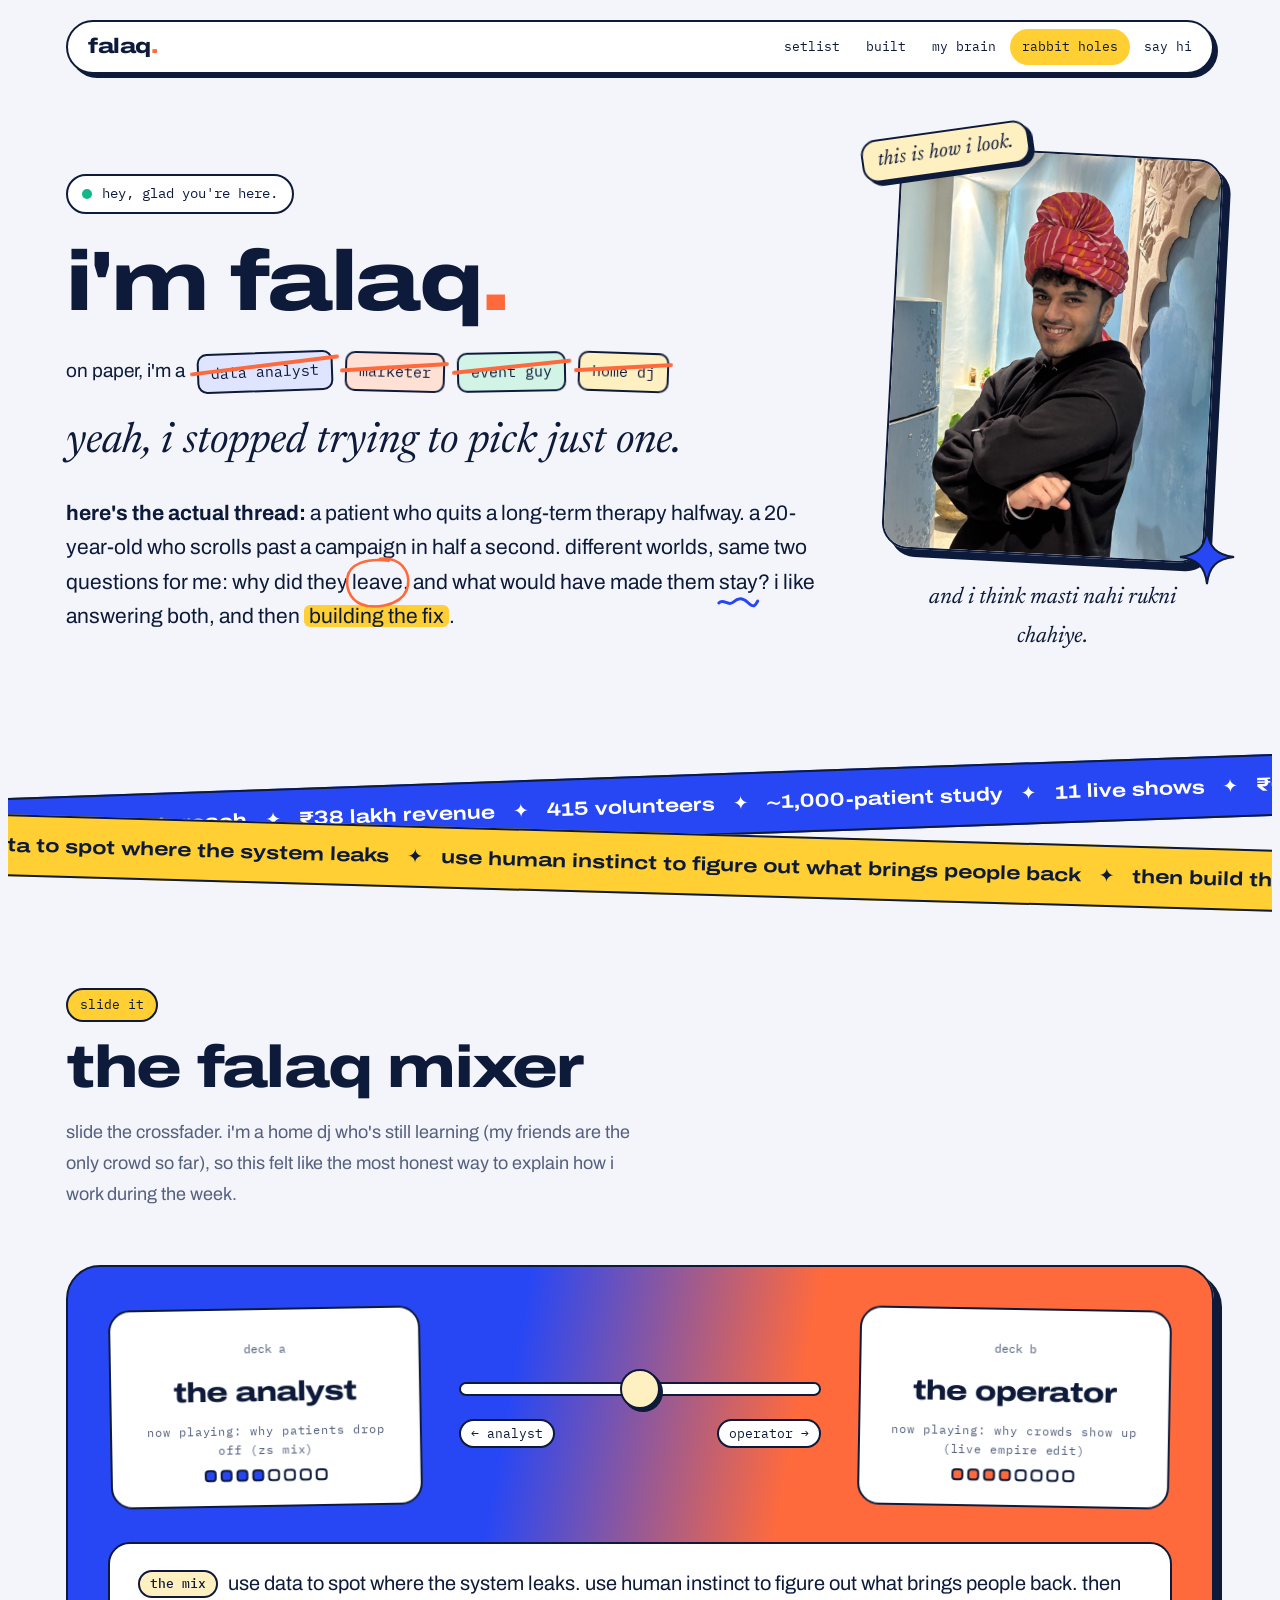
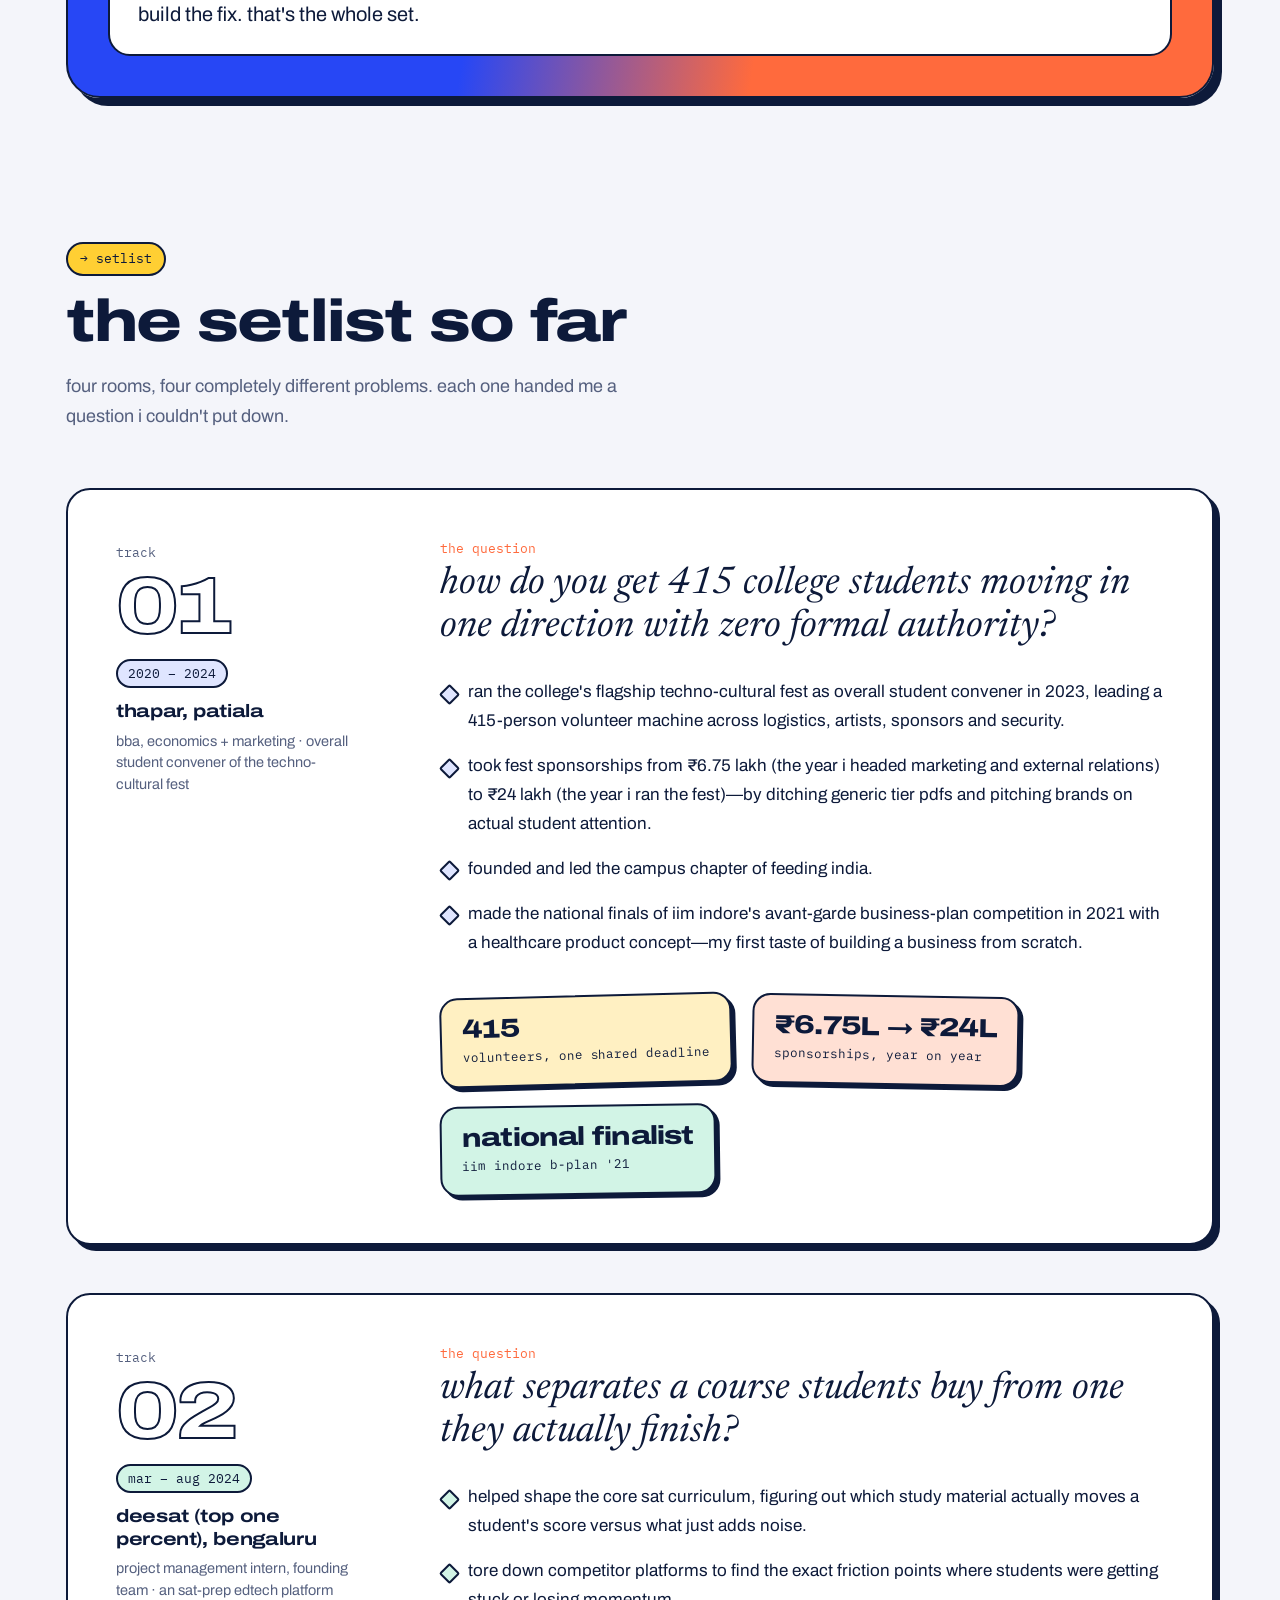
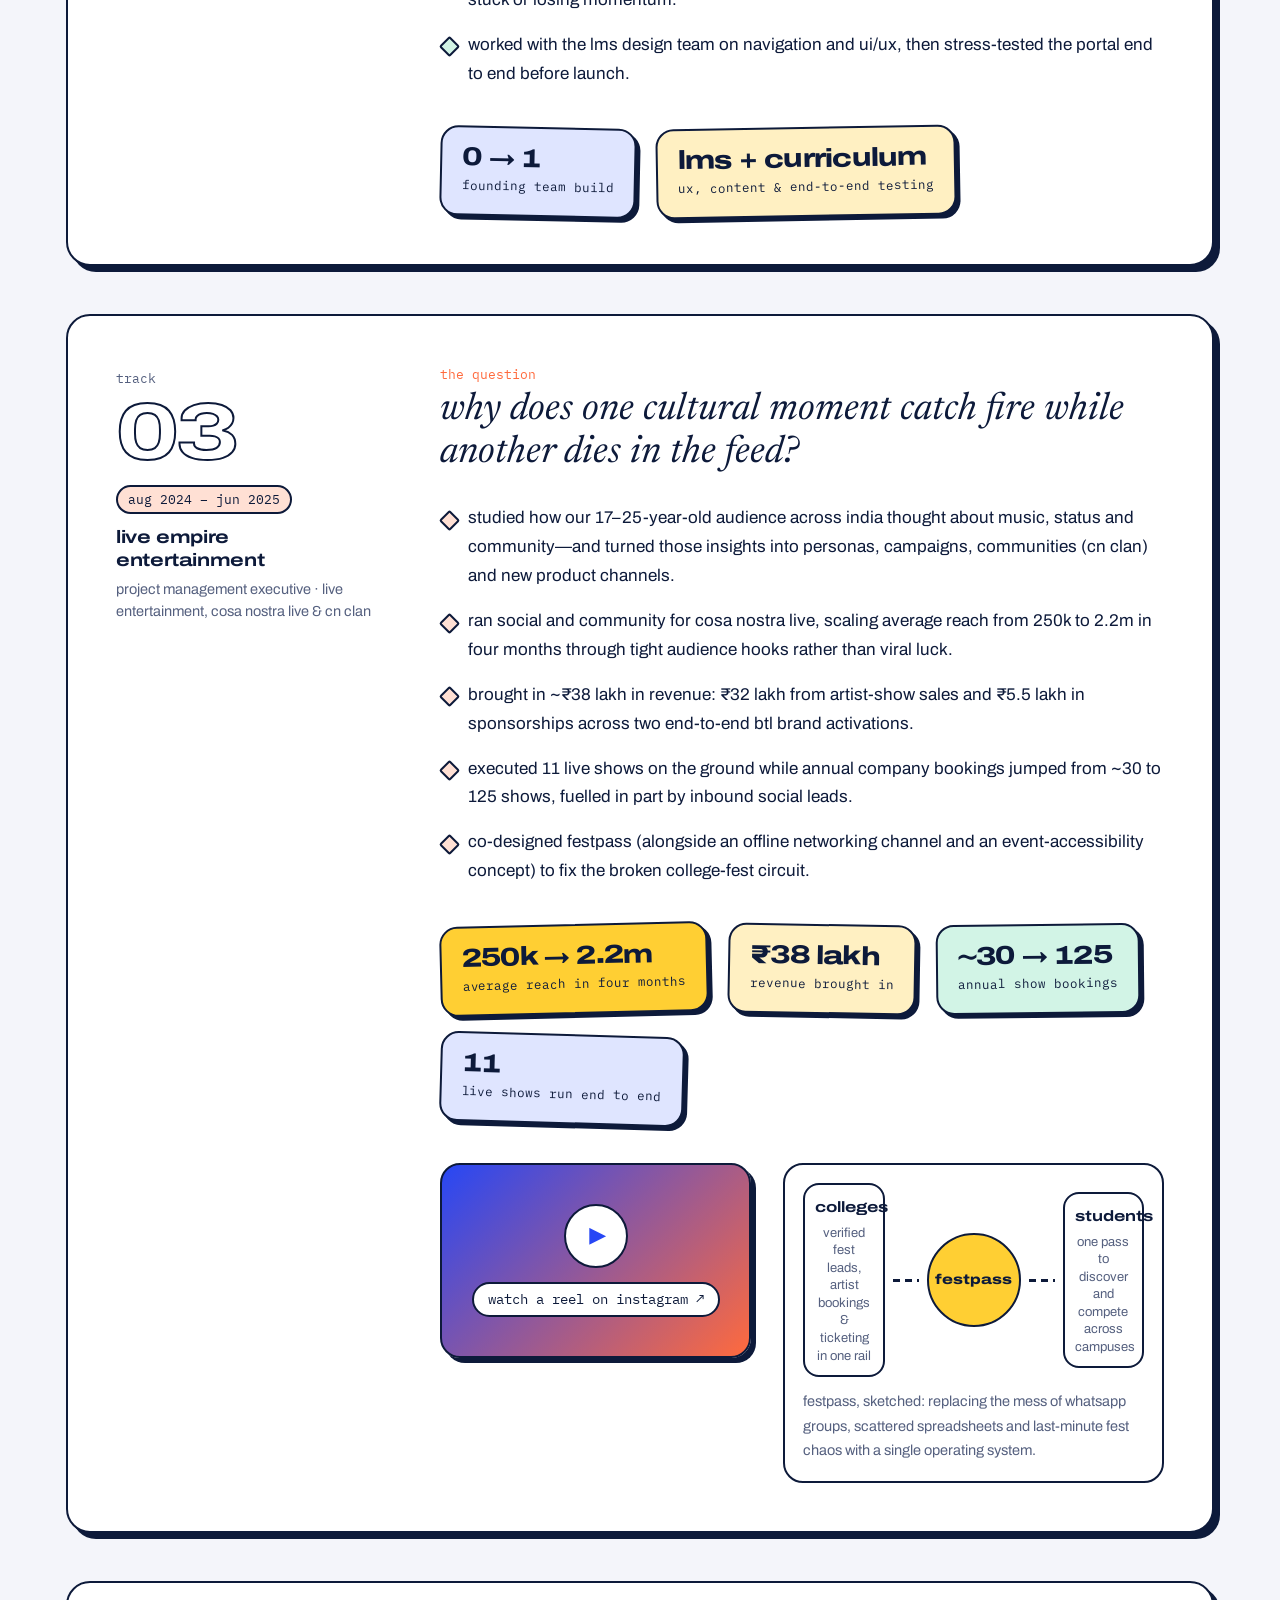
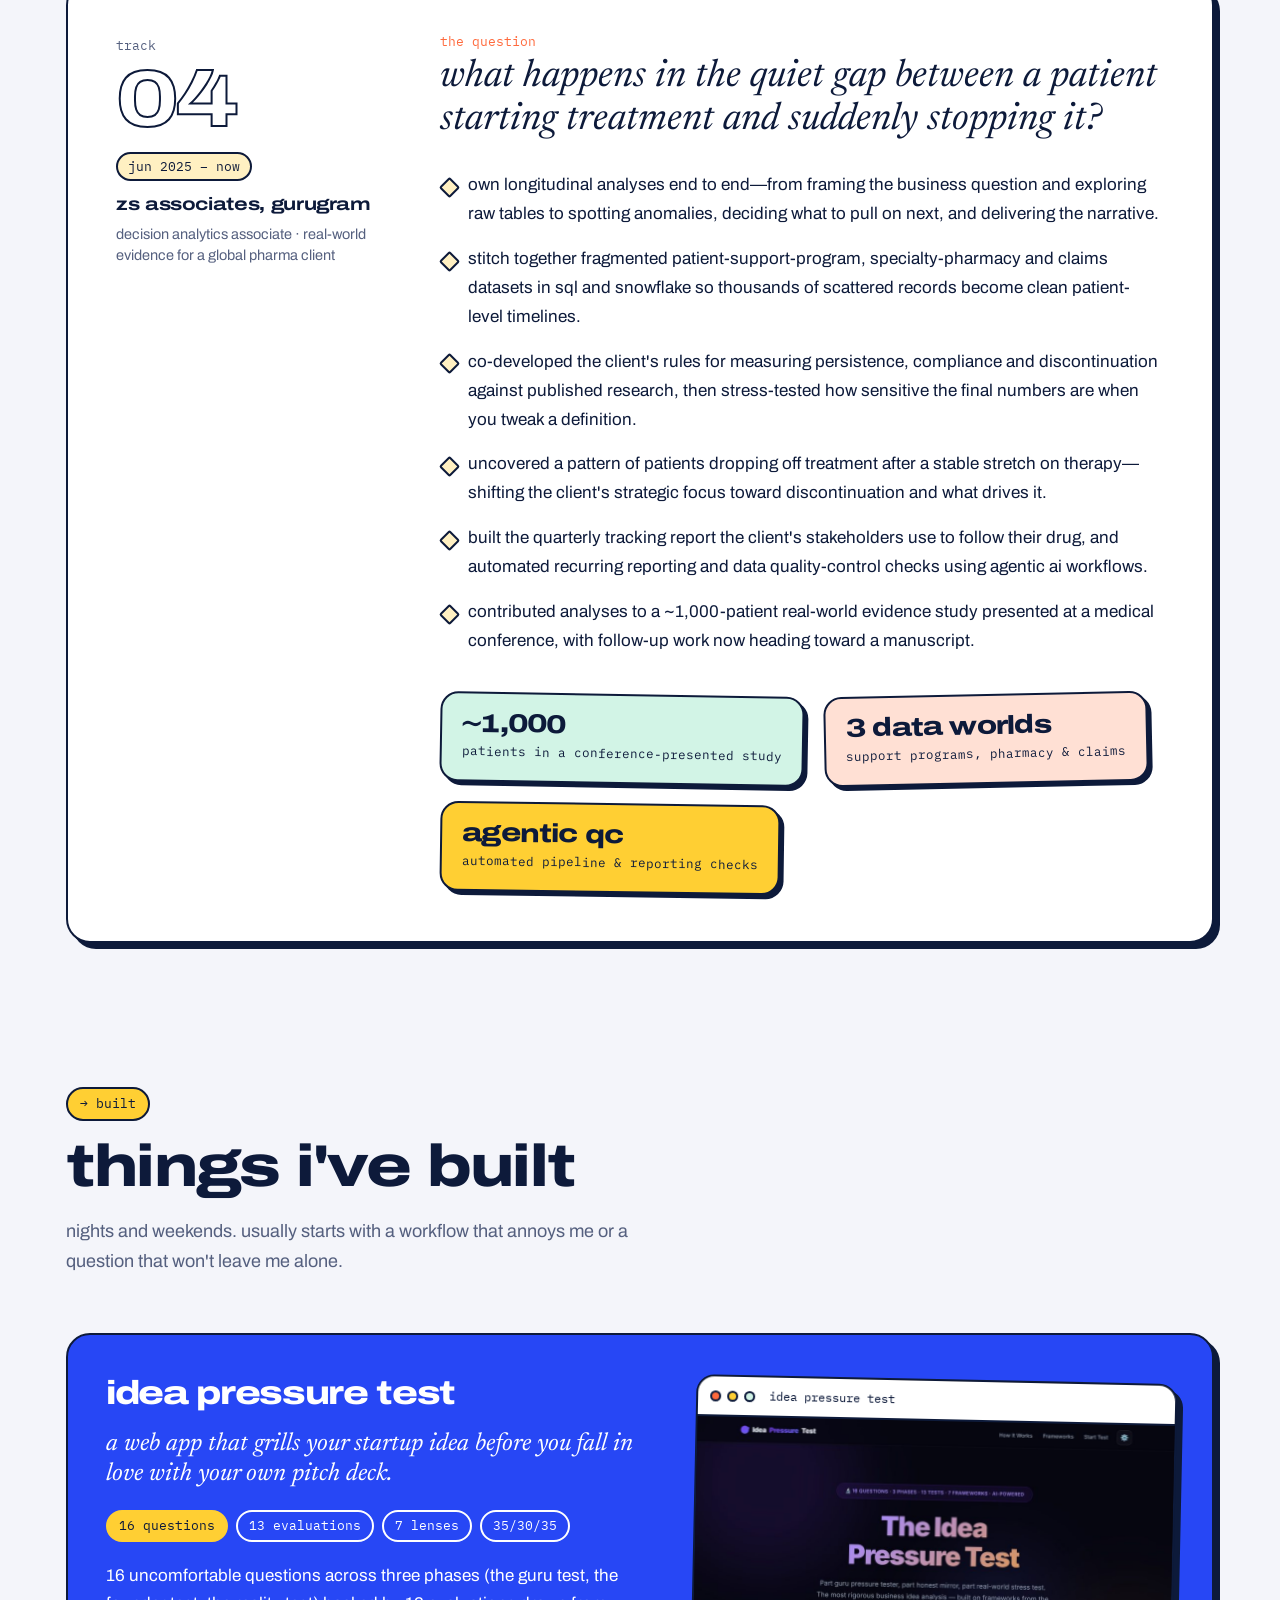
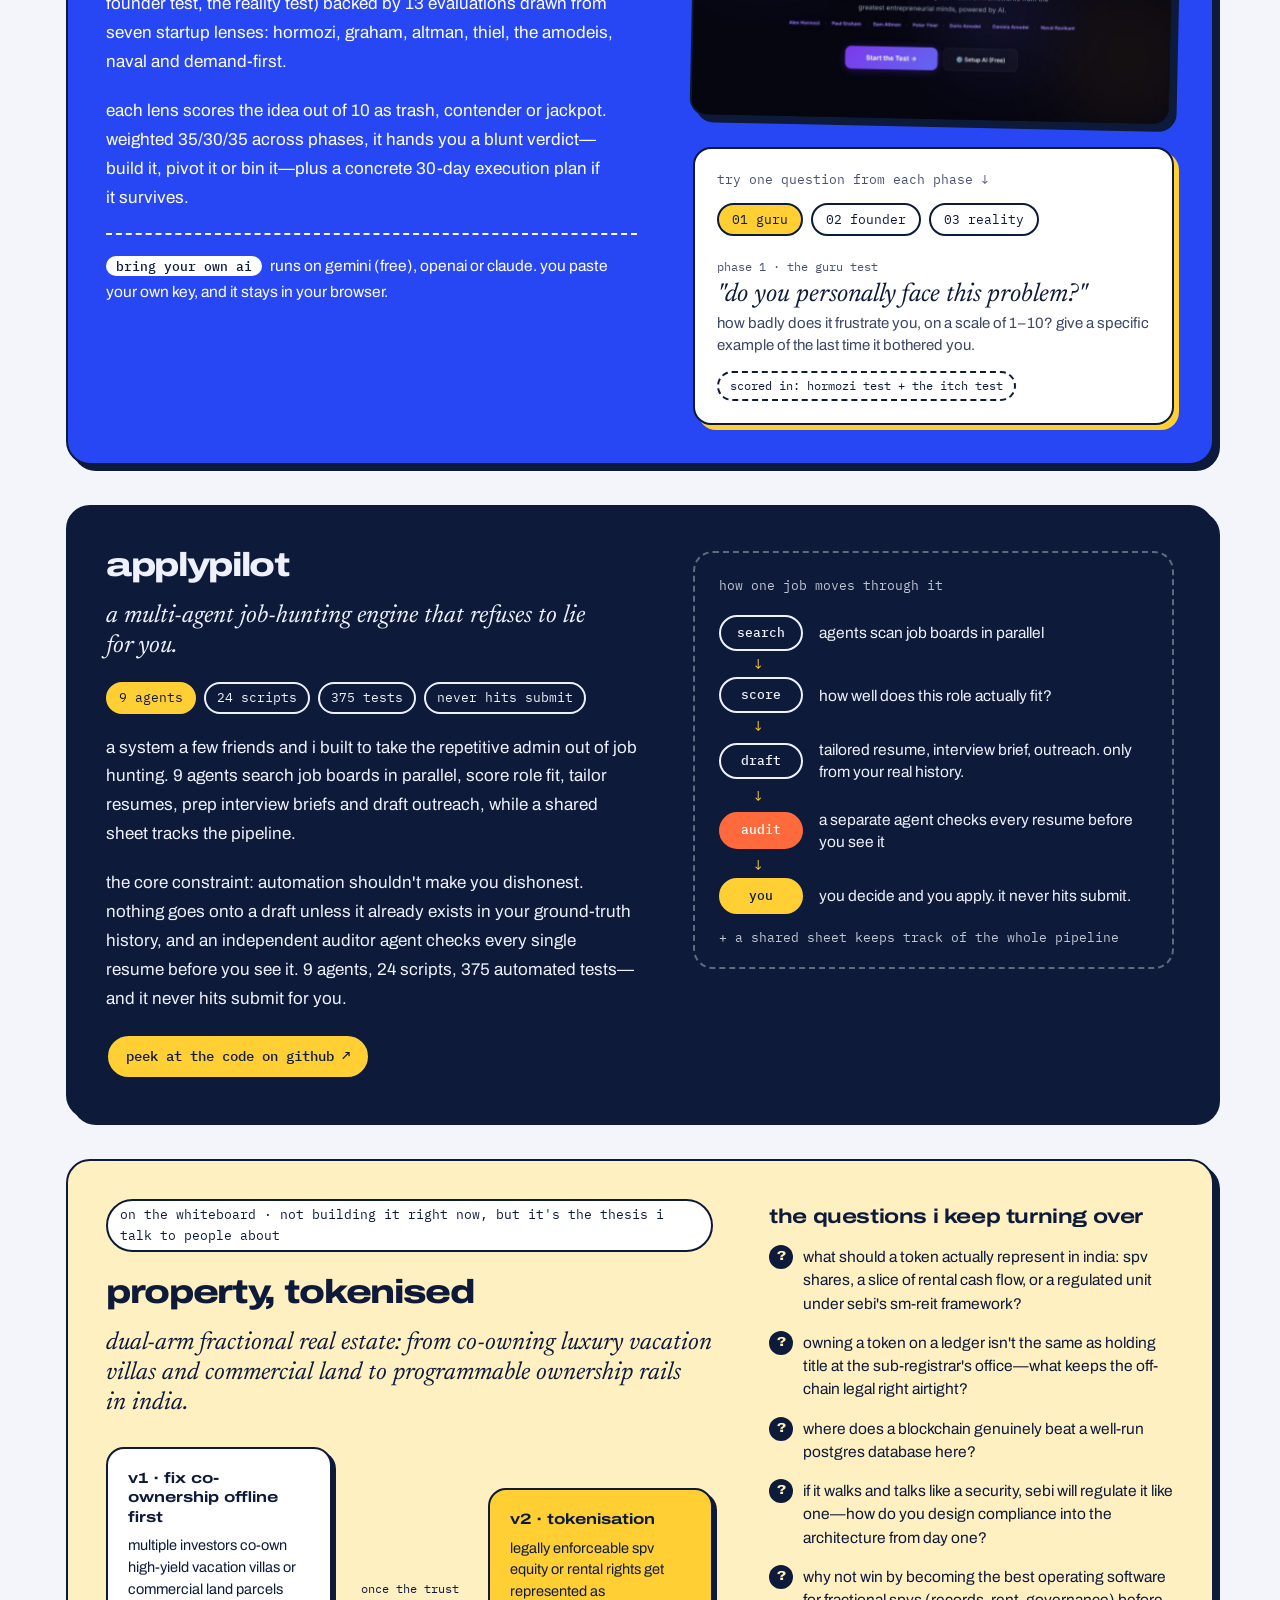
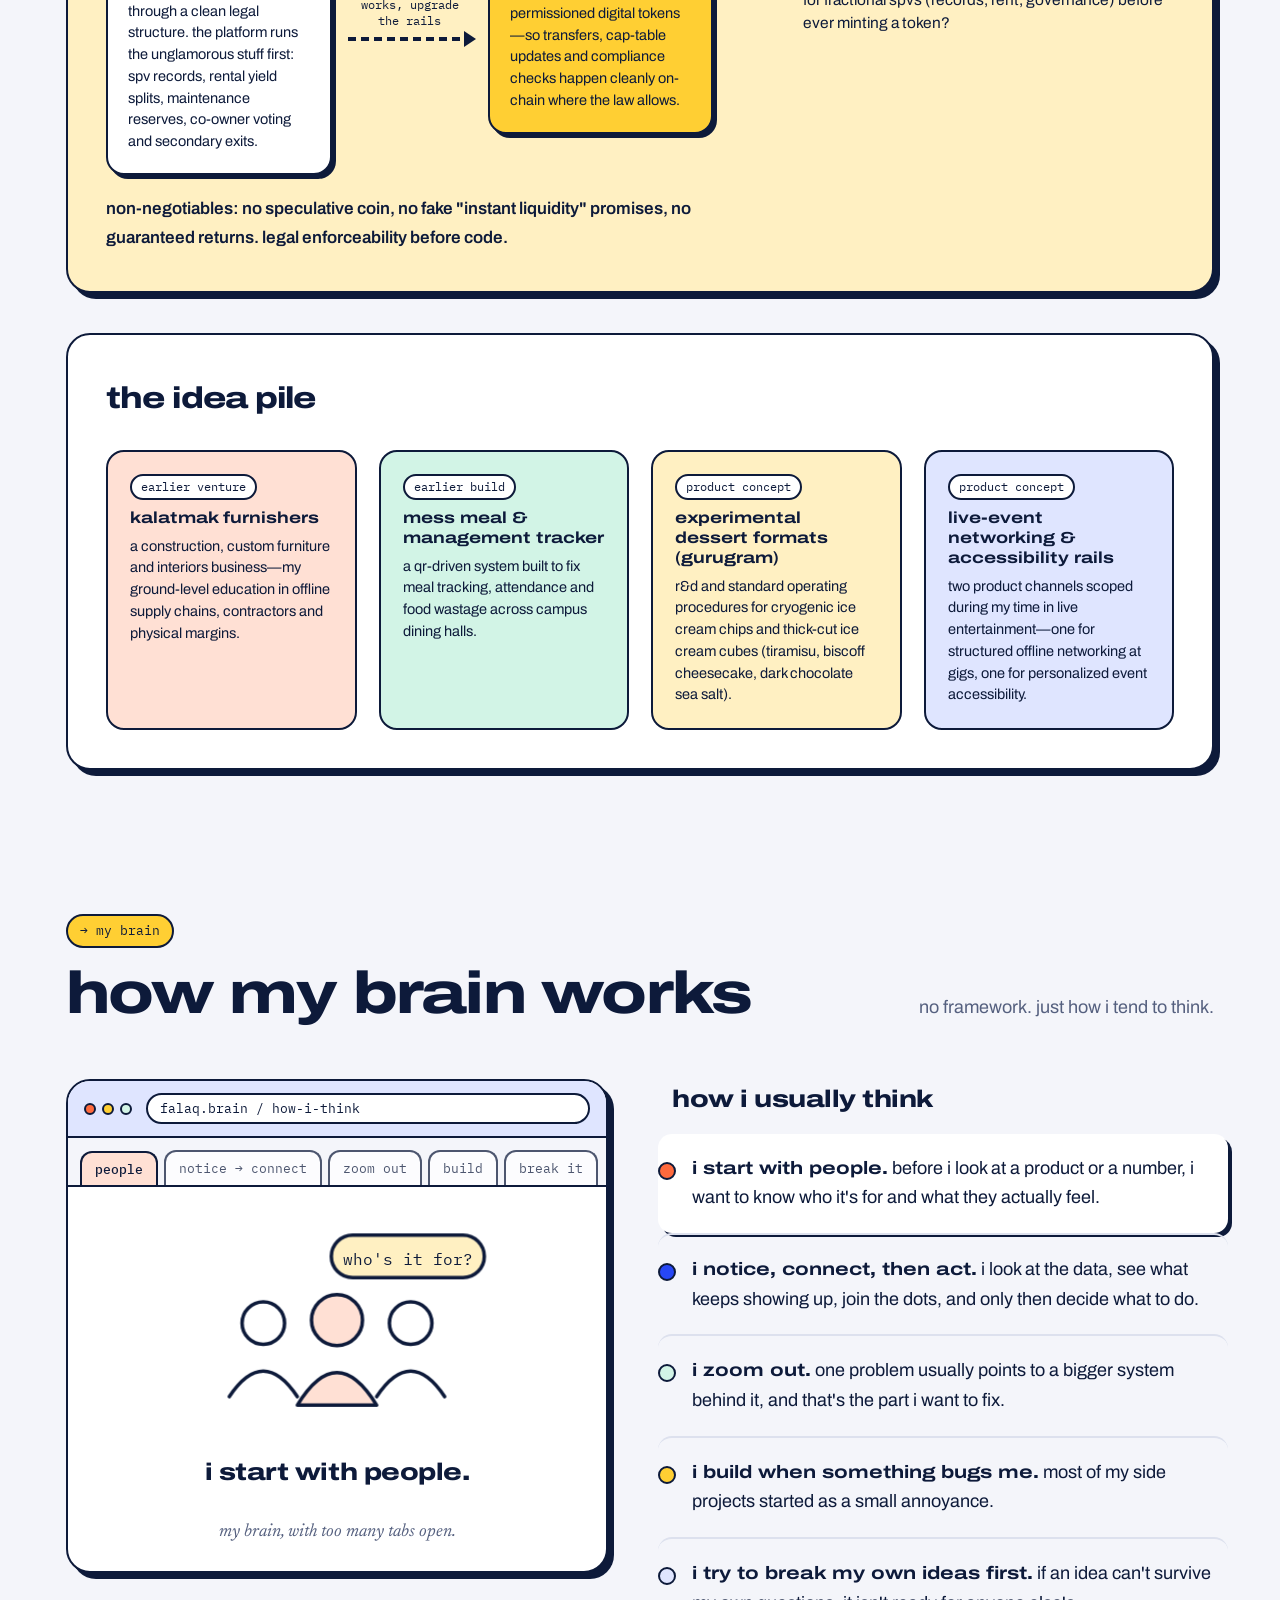
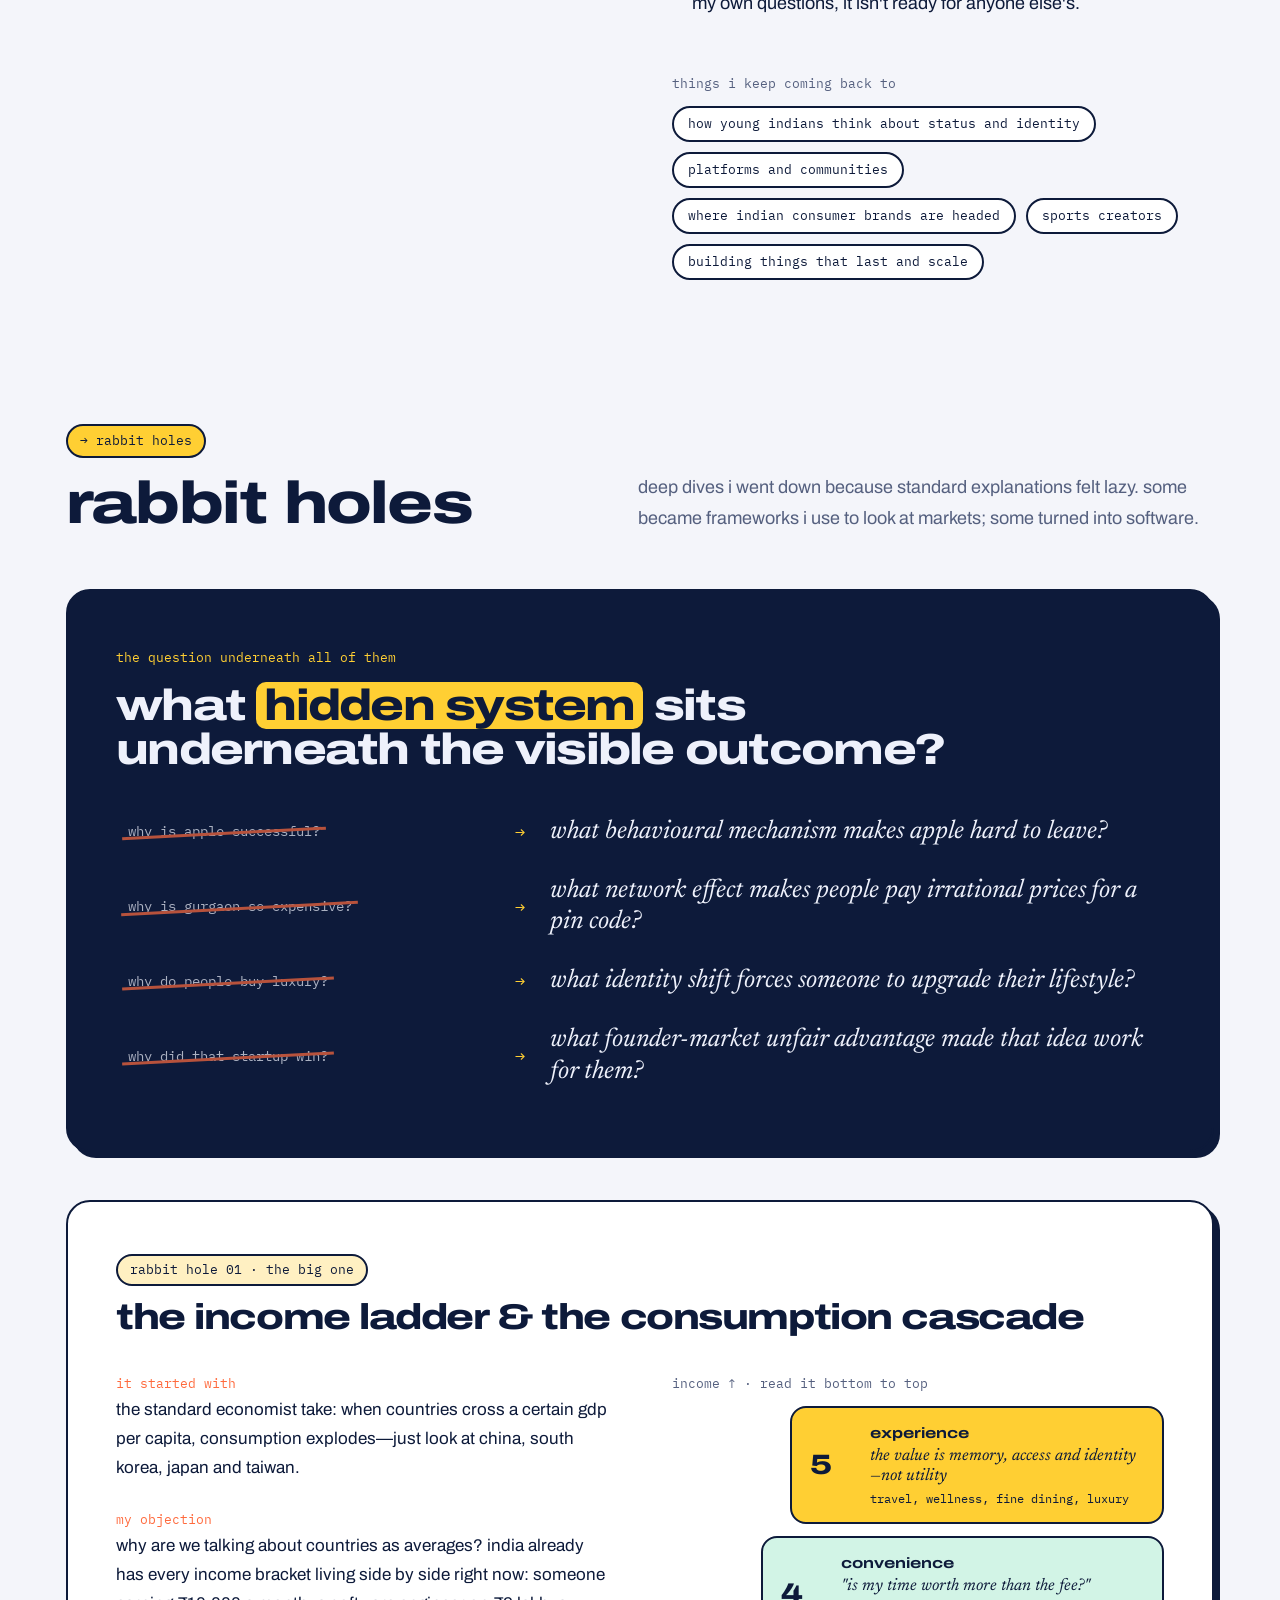
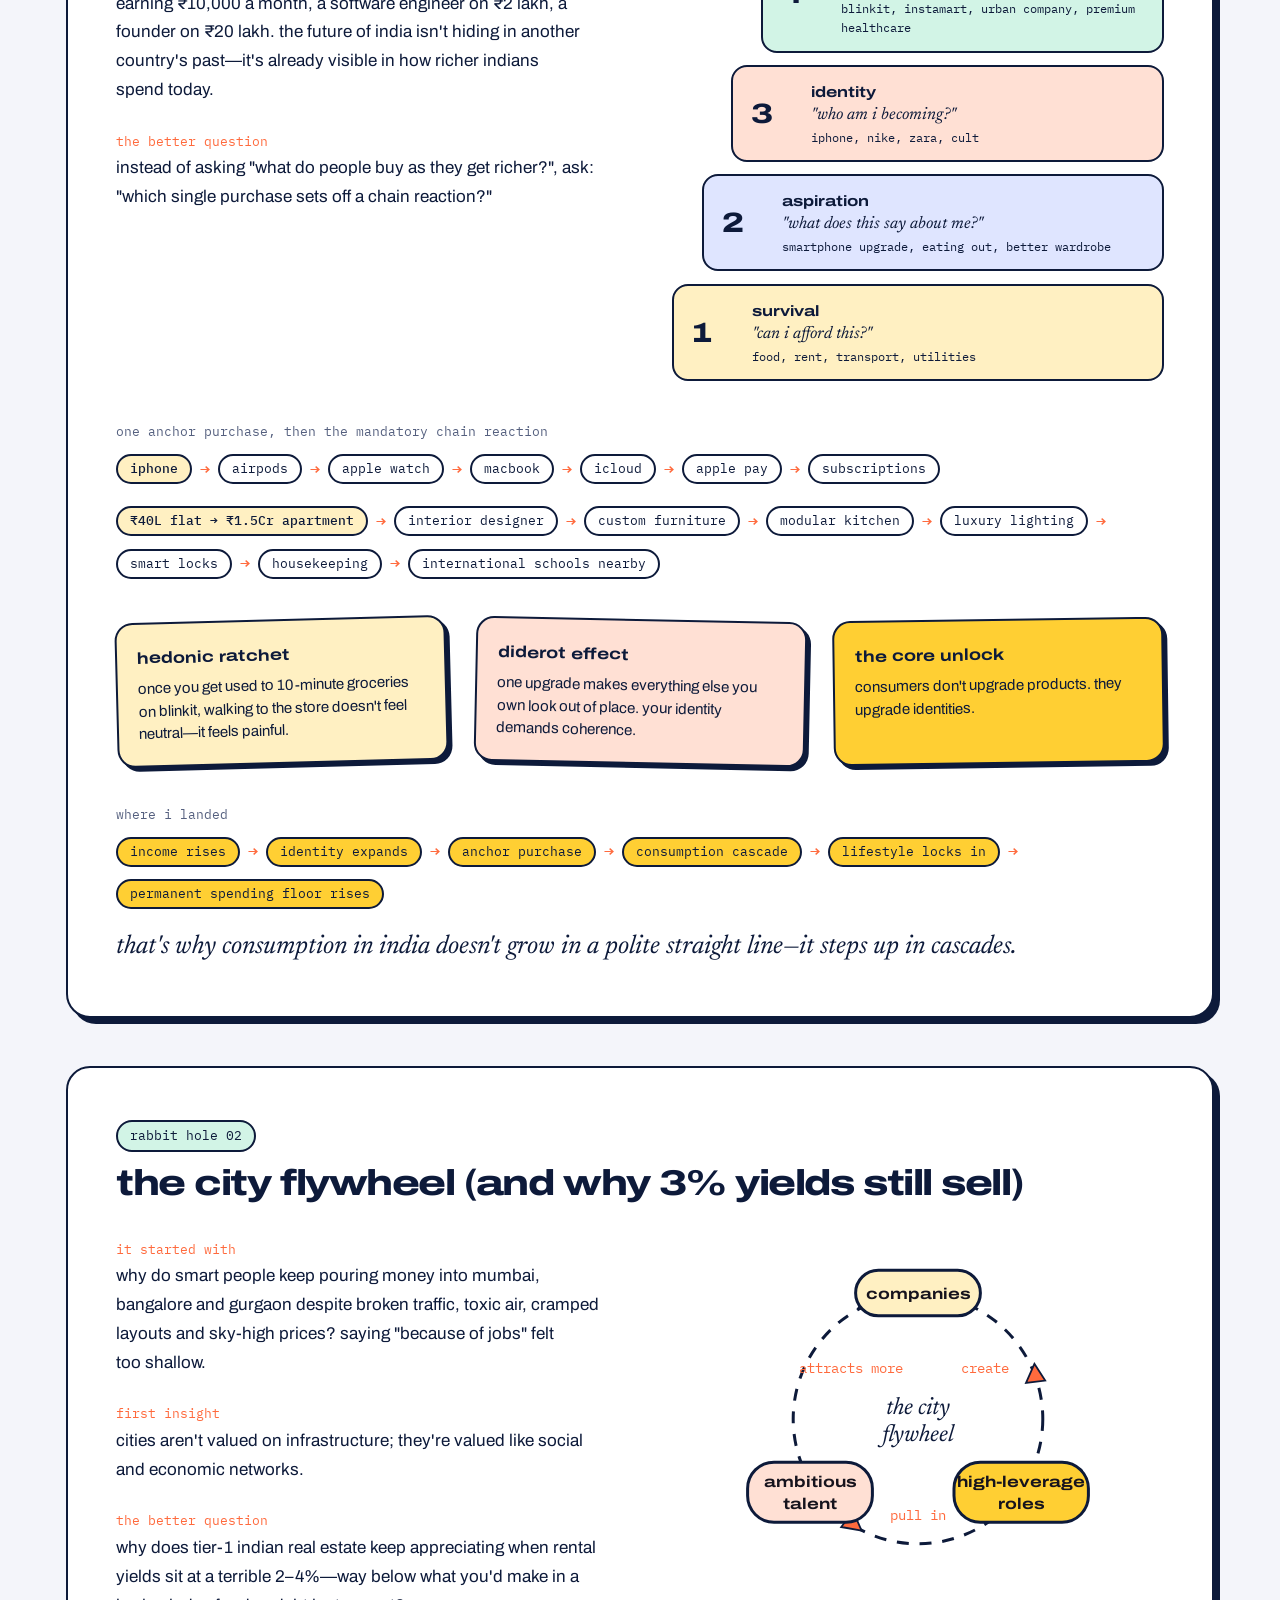
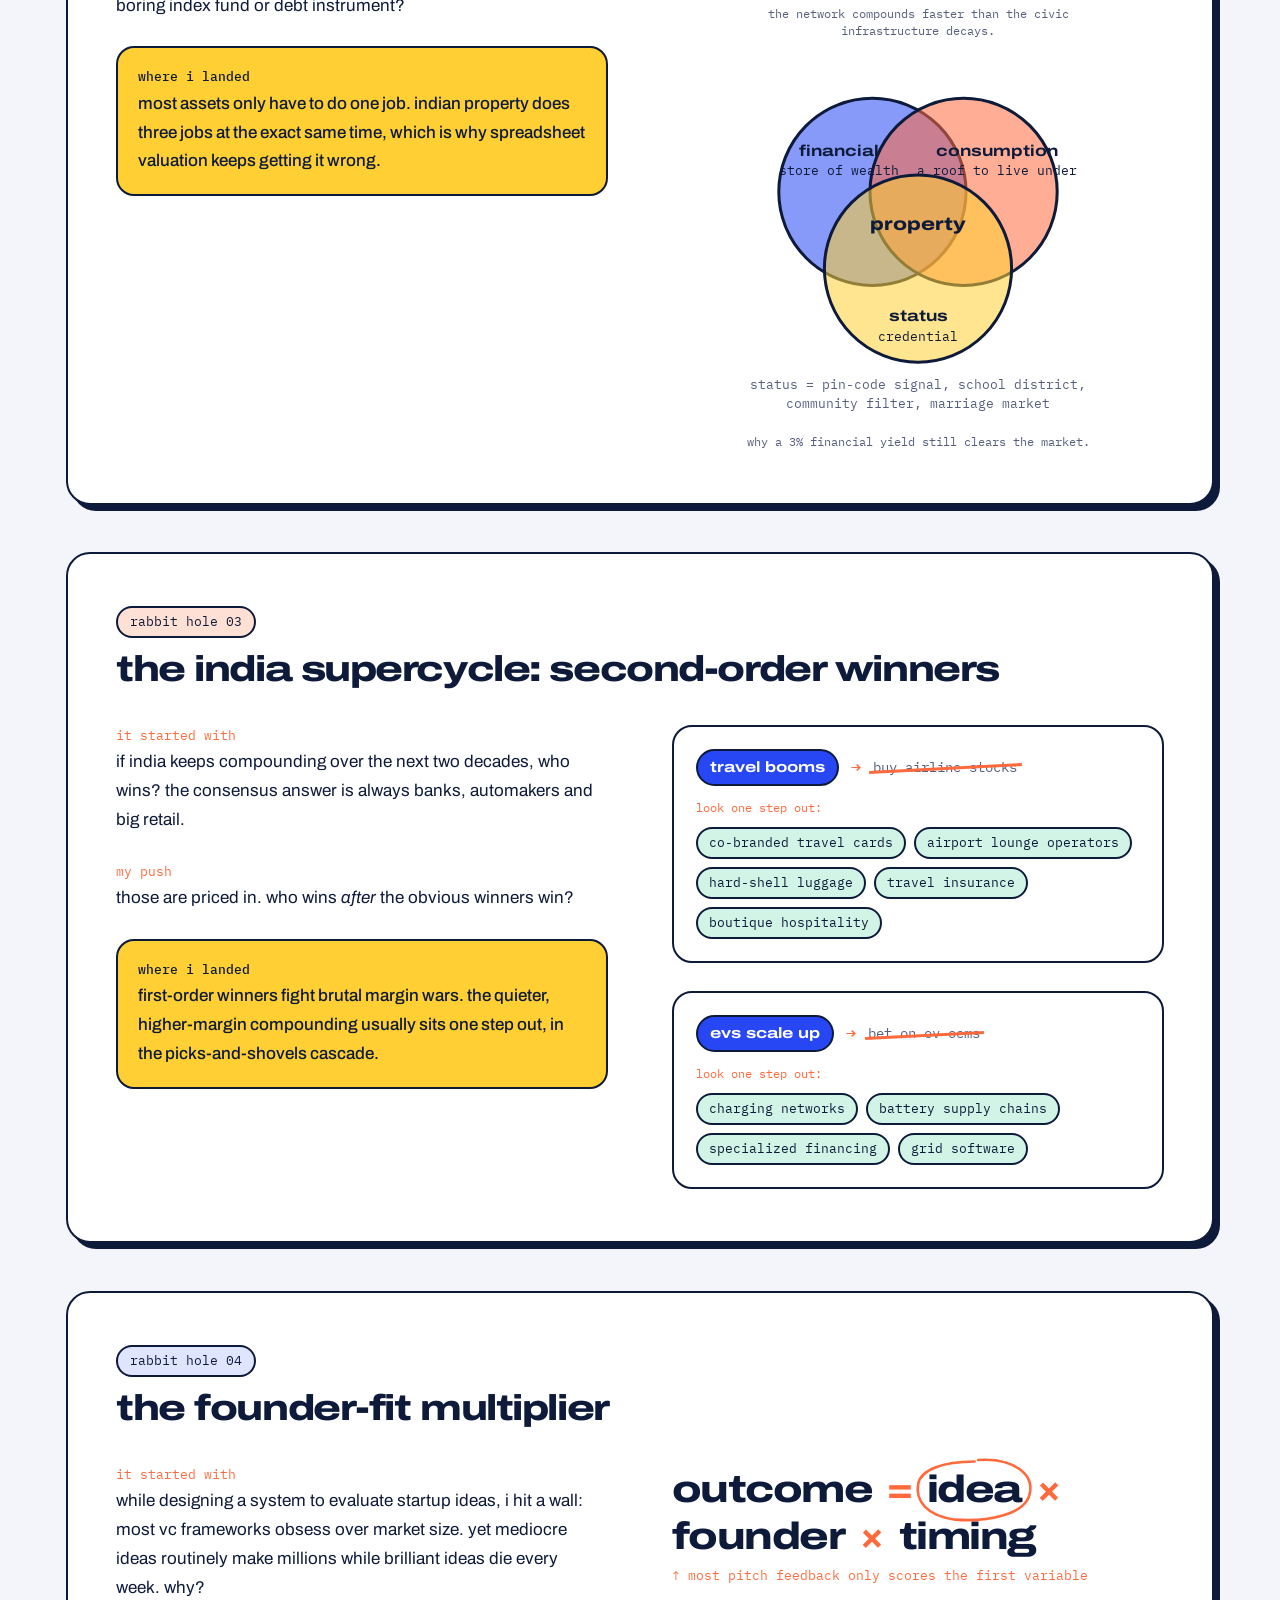
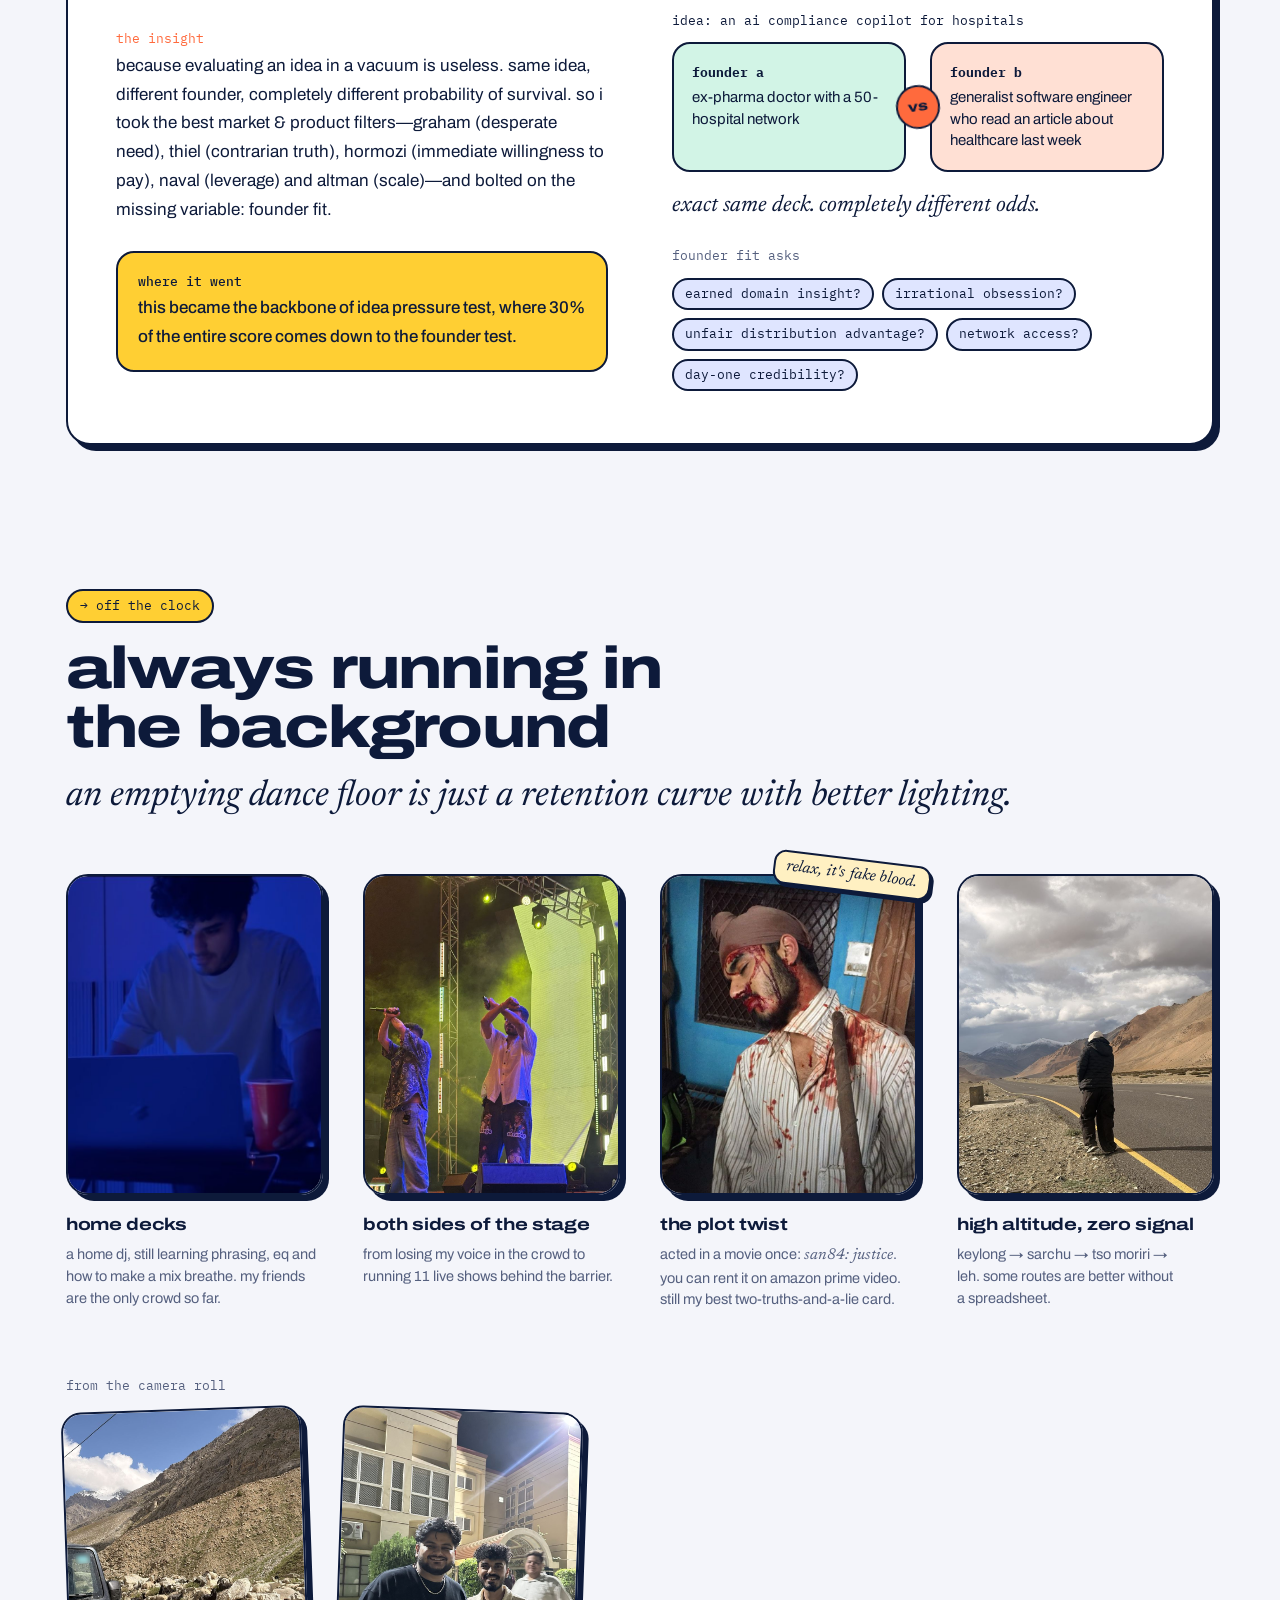
==== index.html @ 51daafb6 "Publish personal website Co-Authored-By: Claude Opus 5.5 <noreply@anthropic.com> Claude-Session: htt" ====
<!doctype html>
<html lang="en">
<meta charset="utf-8">
<meta name="viewport" content="width=device-width, initial-scale=1, viewport-fit=cover">
<meta property="og:type" content="website">
<meta property="og:title" content="Falaq Chopra">
<meta property="og:description" content="analyst, operator and builder from gurgaon. the things i've done, built, and keep thinking about.">
<meta property="og:image" content="https://falaq18.github.io/img/me2.jpg">
<meta name="twitter:card" content="summary_large_image">
<link rel="icon" href="data:image/svg+xml,%3Csvg xmlns='http://www.w3.org/2000/svg' viewBox='0 0 64 64'%3E%3Crect width='64' height='64' rx='16' fill='%232747f5'/%3E%3Ctext x='15' y='46' font-family='Arial,sans-serif' font-weight='900' font-size='40' fill='%23fff'%3Ef%3C/text%3E%3Ccircle cx='46' cy='42' r='6' fill='%23ff6a3d'/%3E%3C/svg%3E">
<title>Falaq Chopra</title>
<meta name="description" content="Falaq Chopra: analyst, operator and builder from Gurgaon. Experience, things he has built, how he thinks, and the rabbit holes he goes down.">
<link rel="preconnect" href="https://fonts.googleapis.com">
<link rel="preconnect" href="https://fonts.gstatic.com" crossorigin>
<link rel="stylesheet" href="https://fonts.googleapis.com/css2?family=Archivo:wdth,wght@62..125,400..900&family=Newsreader:ital,opsz,wght@0,6..72,400;1,6..72,400;1,6..72,500&family=IBM+Plex+Mono:wght@400;500&display=swap">
<style>
/* layout: a loud, colour-blocked feed of chunky cards with hard shadows.
   hero (crossed-out job titles, circled "leave", portrait sticker) → two crossing ticker strips of receipts →
   analyst/operator slider → setlist cards → built bento → brain pipeline with a travelling thought →
   rabbit holes with live diagrams → background tabs → contact block. */
:root {
  /* palette: midnight = reliability, cobalt = confidence, sun = potential, tangerine = the quirk.
     soft tints of each fill the cards so the loud colours stay special. */
  --bg: #f4f5fa;
  --dot: #dde1ee;
  --card: #ffffff;
  --ink: #0d1a3a;
  --ink-soft: #55607f;
  --line: #0d1a3a;
  --shadow: #0d1a3a;
  --midnight: #0d1a3a;
  --on-night: #eef1fb;
  --cobalt: #2747f5;
  --on-cobalt: #ffffff;
  --tang: #ff6a3d;
  --sun: #ffcf33;
  --sun-soft: #fff0c2;
  --tang-soft: #ffe0d4;
  --mint-soft: #d2f4e6;
  --sky: #dfe5ff;
  --pop-ink: #0d1a3a;
  --pop-card: #ffffff;
  --ph-1: #e6e9f4;
  --ph-2: #dce1f0;
  --go: #12b886;

  --display: "Archivo", "Arial Black", "Helvetica Neue", system-ui, sans-serif;
  --serif: "Newsreader", Georgia, "Times New Roman", serif;
  --body: "Archivo", "Helvetica Neue", Arial, system-ui, sans-serif;
  --mono: "IBM Plex Mono", ui-monospace, "SFMono-Regular", Menlo, monospace;
  --bw: 2.5px;
  --r: 24px;
}
@media (prefers-color-scheme: dark) {
  :root:not([data-theme="light"]) {
    --bg: #0a1024; --dot: #18203d; --card: #121a36; --ink: #eef1fb; --ink-soft: #a5aed0;
    --line: #eef1fb; --shadow: #3f5cff; --midnight: #1b2654; --on-night: #eef1fb;
    --cobalt: #3f5cff; --on-cobalt: #ffffff;
    --sun-soft: #f3e2a6; --tang-soft: #f6cdbd; --mint-soft: #bfe9d8; --sky: #c7d0fb;
    --ph-1: #18203d; --ph-2: #1e2748;
    color-scheme: dark;
  }
}
:root[data-theme="dark"] {
  --bg: #0a1024; --dot: #18203d; --card: #121a36; --ink: #eef1fb; --ink-soft: #a5aed0;
  --line: #eef1fb; --shadow: #3f5cff; --midnight: #1b2654; --on-night: #eef1fb;
  --cobalt: #3f5cff; --on-cobalt: #ffffff;
  --sun-soft: #f3e2a6; --tang-soft: #f6cdbd; --mint-soft: #bfe9d8; --sky: #c7d0fb;
  --ph-1: #18203d; --ph-2: #1e2748;
  color-scheme: dark;
}

* { box-sizing: border-box; }
html { scroll-behavior: smooth; }
@media (prefers-reduced-motion: reduce) { html { scroll-behavior: auto; } }
body {
  background-color: var(--bg);
  color: var(--ink);
  font-family: var(--body);
  font-size: 17px;
  line-height: 1.7;
  overflow-x: clip;
}
body::before { content: ""; position: fixed; inset: 0 0 auto; height: env(safe-area-inset-top, 0px); z-index: 40; background: var(--bg); }
::selection { background: var(--sun); color: var(--pop-ink); }
.wrap {
  max-width: 1180px; margin-inline: auto;
  padding-left: max(16px, env(safe-area-inset-left, 0px));
  padding-right: max(16px, env(safe-area-inset-right, 0px));
}
a { color: inherit; }
:focus-visible { outline: 3px solid var(--tang); outline-offset: 3px; border-radius: 8px; }
h1, h2, h3, h4 { text-wrap: balance; }
p { text-wrap: pretty; }
section { scroll-margin-top: 90px; }

.card { background: var(--card); border: var(--bw) solid var(--line); border-radius: var(--r); box-shadow: 6px 6px 0 var(--shadow); }
.lift { transition: transform .22s ease, box-shadow .22s ease; }
.lift:hover { transform: translate(-3px, -3px); box-shadow: 9px 9px 0 var(--shadow); }
.kick { display: inline-block; font-family: var(--mono); font-size: 13px; padding: 4px 12px; border: 2px solid var(--line); border-radius: 999px; background: var(--sun); color: var(--pop-ink); margin-bottom: 16px; }

/* reveal: always visible, gets a little pop when it scrolls in */
@media (prefers-reduced-motion: no-preference) {
  [data-pop].in { animation: pop .6s cubic-bezier(.2,.9,.3,1.2) both; }
}
@keyframes pop { from { transform: translateY(14px) rotate(-.6deg) scale(.985); } to { transform: none; } }

/* nav */
.top { position: sticky; top: calc(env(safe-area-inset-top, 0px) + 10px); z-index: 30; padding-top: 10px; }
.pill { display: flex; align-items: center; justify-content: space-between; gap: 10px; background: var(--card); border: var(--bw) solid var(--line); border-radius: 999px; padding: 7px 8px 7px 20px; box-shadow: 4px 4px 0 var(--shadow); min-width: 0; }
.logo { font-family: var(--display); font-stretch: 125%; font-weight: 800; font-size: 21px; text-decoration: none; letter-spacing: -0.02em; flex: none; }
.logo span { color: var(--tang); }
.links { display: flex; gap: 2px; overflow-x: auto; scrollbar-width: none; min-width: 0; }
.links::-webkit-scrollbar { display: none; }
.links a { font-family: var(--mono); font-size: 13px; padding: 7px 12px; border-radius: 999px; text-decoration: none; white-space: nowrap; transition: background .2s; }
.links a:hover, .links a[aria-current="true"] { background: var(--sun); color: var(--pop-ink); }

/* hero */
.hero { display: grid; grid-template-columns: minmax(0, 1.4fr) minmax(0, 0.6fr); gap: 72px; align-items: center; padding-block: 80px 64px; }
.hello { display: inline-flex; align-items: center; gap: 10px; font-family: var(--mono); font-size: 14px; border: 2px solid var(--line); border-radius: 999px; padding: 6px 14px; background: var(--card); margin: 0; }
.live { width: 10px; height: 10px; border-radius: 50%; background: var(--go); position: relative; }
.live::after { content: ""; position: absolute; inset: -4px; border-radius: 50%; border: 2px solid var(--go); opacity: 0; }
@media (prefers-reduced-motion: no-preference) { .live::after { animation: ping 1.8s ease-out infinite; } }
@keyframes ping { 0% { transform: scale(.6); opacity: .9; } 100% { transform: scale(1.8); opacity: 0; } }
h1 { font-family: var(--display); font-stretch: 125%; font-weight: 800; font-size: clamp(42px, 6.6vw, 92px); line-height: .95; letter-spacing: -0.03em; margin: 28px 0 30px; }
h1 span { color: var(--tang); }
.roles { display: flex; flex-wrap: wrap; align-items: center; gap: 10px 12px; margin: 0; font-size: 19px; }
.role { position: relative; display: inline-block; font-family: var(--mono); font-size: 15px; padding: 5px 12px; border: 2px solid var(--line); border-radius: 10px; color: var(--pop-ink); transform: rotate(var(--rot, 0deg)); }
.role::after { content: ""; position: absolute; left: -7%; right: -7%; top: 50%; height: 3.5px; margin-top: -2px; border-radius: 3px; background: var(--tang); transform: rotate(-5deg); transform-origin: left center; }
@media (prefers-reduced-motion: no-preference) { .role::after { animation: strike .5s cubic-bezier(.7,0,.3,1) both; animation-delay: var(--d); } }
@keyframes strike { from { transform: rotate(-5deg) scaleX(0); } to { transform: rotate(-5deg) scaleX(1); } }
.shrug { font-family: var(--serif); font-style: italic; font-size: clamp(28px, 3.4vw, 42px); line-height: 1.1; margin: 28px 0 30px; }
@media (prefers-reduced-motion: no-preference) { .shrug { animation: rise .6s ease both 1.9s; } }
@keyframes rise { from { transform: translateY(10px); opacity: .2; } to { transform: none; opacity: 1; } }
.thesis { font-size: clamp(18px, 1.8vw, 21px); line-height: 1.65; max-width: 36em; margin: 0; }
.thesis b { font-weight: 700; }
.circ, .uline { position: relative; display: inline-block; white-space: nowrap; }
.circ svg { position: absolute; left: -16%; top: -32%; width: 132%; height: 164%; overflow: visible; pointer-events: none; }
.uline svg { position: absolute; left: -2%; bottom: -9px; width: 104%; height: 12px; overflow: visible; pointer-events: none; }
.circ path, .uline path { fill: none; stroke-width: 2.6; stroke-linecap: round; vector-effect: non-scaling-stroke; stroke-dasharray: 1; stroke-dashoffset: 0; }
.circ path { stroke: var(--tang); }
.uline path { stroke: var(--cobalt); stroke-width: 3; }
@media (prefers-reduced-motion: no-preference) {
  .hero .circ path { animation: draw .8s ease both 2.3s; }
  .hero .uline path { animation: draw .7s ease both 2.8s; }
}
@keyframes draw { from { stroke-dashoffset: 1; } to { stroke-dashoffset: 0; } }
.hl { color: var(--pop-ink); padding: 0 5px; border-radius: 6px; background: linear-gradient(var(--sun), var(--sun)) no-repeat 0 50% / 100% 100%; }
@media (prefers-reduced-motion: no-preference) { .hl { animation: swipe .6s ease both 3.2s; } }
@keyframes swipe { from { background-size: 0% 100%; } to { background-size: 100% 100%; } }

.me { position: relative; justify-self: center; width: min(100%, 330px); }
.photo {
  position: relative; aspect-ratio: 4 / 5; max-width: 100%; border-radius: 26px; border: var(--bw) solid var(--line);
  box-shadow: 8px 8px 0 var(--shadow); overflow: hidden; display: grid; place-items: center;
  background: repeating-linear-gradient(135deg, var(--ph-1) 0 14px, var(--ph-2) 14px 28px);
}
.photo img { width: 100%; height: 100%; object-fit: cover; display: block; }
.ph-l { font-family: var(--mono); font-size: 12.5px; line-height: 1.4; text-align: center; background: var(--card); border: 2px solid var(--line); border-radius: 12px; padding: 8px 12px; max-width: 80%; }
.ph-l small { display: block; color: var(--ink-soft); }
.me .photo { transform: rotate(3deg); }
.sticker { position: absolute; z-index: 2; background: var(--sun-soft); color: var(--pop-ink); border: 2px solid var(--line); border-radius: 16px; padding: 8px 14px; font-family: var(--serif); font-style: italic; font-size: 21px; line-height: 1.1; box-shadow: 4px 4px 0 var(--shadow); }
.me .sticker { top: -22px; left: -30px; transform: rotate(-8deg); max-width: 230px; }
@media (prefers-reduced-motion: no-preference) { .me .sticker { animation: bob 4.5s ease-in-out infinite; } }
@keyframes bob { 0%, 100% { translate: 0 0; } 50% { translate: 0 -6px; } }
.cap { font-family: var(--serif); font-style: italic; font-size: 23px; text-align: center; margin: 22px 0 0; }
.spark { position: absolute; right: -22px; bottom: 70px; width: 58px; height: 58px; z-index: 2; }
.spark path { fill: var(--cobalt); stroke: var(--line); stroke-width: 2; }
@media (prefers-reduced-motion: no-preference) { .spark { animation: spin 10s linear infinite; } }
@keyframes spin { to { transform: rotate(360deg); } }

/* ticker strips */
.strips { position: relative; overflow: hidden; padding-block: 56px 64px; }
.strip { width: 112%; margin-left: -6%; border-block: var(--bw) solid var(--line); overflow: hidden; color: var(--pop-ink); }
.strip.a { background: var(--cobalt); color: var(--on-cobalt); transform: rotate(-2deg); }
.strip.b { background: var(--sun); transform: rotate(1.6deg); margin-top: -6px; }
.tick { display: flex; width: max-content; }
@media (prefers-reduced-motion: no-preference) {
  .strip.a .tick { animation: marquee 38s linear infinite; }
  .strip.b .tick { animation: marquee 46s linear infinite reverse; }
  .strip:hover .tick { animation-play-state: paused; }
}
.tick span { font-family: var(--display); font-stretch: 125%; font-weight: 700; font-size: clamp(15px, 1.6vw, 19px); padding: 13px 0; white-space: nowrap; }
.tick i { font-style: normal; padding-inline: 18px; }
@keyframes marquee { to { transform: translateX(-50%); } }

/* section heads */
.sec { padding-block: 120px 24px; }
.sec-h { display: flex; flex-wrap: wrap; align-items: flex-end; justify-content: space-between; gap: 20px 64px; margin-bottom: 56px; }
.sec-h h2 { font-family: var(--display); font-stretch: 125%; font-weight: 800; font-size: clamp(30px, 4.6vw, 60px); line-height: 1; letter-spacing: -0.03em; margin: 0; }
.sec-h p { max-width: 32em; margin: 0; font-size: 18px; color: var(--ink-soft); }

/* mixer */
.mixbox {
  --m: 50; padding: 40px; border-radius: 34px; border: var(--bw) solid var(--line); box-shadow: 8px 8px 0 var(--shadow);
  background: var(--cobalt);
  background: linear-gradient(100deg, var(--cobalt) calc(100% - var(--m) * 1% - 12%), var(--tang) calc(100% - var(--m) * 1% + 12%));
}
.mix-grid { display: grid; grid-template-columns: minmax(0, 1fr) minmax(0, 1.15fr) minmax(0, 1fr); gap: 36px; align-items: center; }
.deck { background: var(--card); border: var(--bw) solid var(--line); border-radius: 22px; padding: 24px 20px; text-align: center; transition: transform .25s ease; min-width: 0; }
.deck .tag { font-family: var(--mono); font-size: 12px; color: var(--ink-soft); }
.deck h3 { font-family: var(--display); font-stretch: 125%; font-weight: 800; font-size: clamp(20px, 2.2vw, 28px); letter-spacing: -0.03em; margin: 6px 0 6px; }
.deck .np { font-family: var(--mono); font-size: 12.5px; color: var(--ink-soft); line-height: 1.45; margin: 0; }
.meter { display: flex; justify-content: center; gap: 4px; margin-top: 12px; }
.meter i { width: 12px; height: 12px; border-radius: 4px; border: 2px solid var(--line); transition: background .2s; }
.deck.a .meter i.lit { background: var(--cobalt); }
.deck.b .meter i.lit { background: var(--tang); }
.fader { display: grid; gap: 8px; }
.fl { display: flex; justify-content: space-between; gap: 8px; }
.fl span { font-family: var(--mono); font-size: 12.5px; background: var(--card); border: 2px solid var(--line); border-radius: 999px; padding: 2px 10px; }
#xf { -webkit-appearance: none; appearance: none; width: 100%; height: 44px; background: transparent; cursor: grab; margin: 0; }
#xf:active { cursor: grabbing; }
#xf::-webkit-slider-runnable-track { height: 14px; background: var(--card); border: var(--bw) solid var(--line); border-radius: 999px; }
#xf::-webkit-slider-thumb { -webkit-appearance: none; appearance: none; width: 40px; height: 40px; margin-top: -15px; border-radius: 50%; background: var(--sun-soft); border: var(--bw) solid var(--line); box-shadow: 3px 3px 0 var(--shadow); }
#xf::-moz-range-track { height: 14px; background: var(--card); border: var(--bw) solid var(--line); border-radius: 999px; }
#xf::-moz-range-thumb { width: 36px; height: 36px; border-radius: 50%; background: var(--sun-soft); border: var(--bw) solid var(--line); box-shadow: 3px 3px 0 var(--shadow); }
.readout { margin: 34px 0 0; background: var(--card); border: var(--bw) solid var(--line); border-radius: 22px; padding: 24px 28px; font-size: clamp(17px, 1.8vw, 20px); line-height: 1.55; min-height: 5.2em; }
.readout b { display: inline-block; font-family: var(--mono); font-weight: 500; font-size: 13px; background: var(--sun-soft); color: var(--pop-ink); border: 2px solid var(--line); border-radius: 999px; padding: 2px 10px; margin-right: 10px; vertical-align: 2px; }

/* setlist */
.tracks { display: grid; gap: 48px; }
.trk { display: grid; grid-template-columns: 260px minmax(0, 1fr); gap: 28px 64px; padding: 48px 48px; }
.trk-meta { min-width: 0; }
.trk-meta .lbl { font-family: var(--mono); font-size: 12.5px; color: var(--ink-soft); }
.no { display: block; font-family: var(--display); font-stretch: 125%; font-weight: 800; font-size: 80px; line-height: .9; letter-spacing: -0.04em; color: transparent; -webkit-text-stroke: 2px var(--ink); margin: 4px 0 16px; transition: color .3s; }
.trk:hover .no { color: var(--nc); }
.when { display: inline-block; font-family: var(--mono); font-size: 12.5px; border: 2px solid var(--line); border-radius: 999px; padding: 2px 10px; background: var(--nc); color: var(--pop-ink); }
.where { display: block; font-family: var(--display); font-stretch: 125%; font-weight: 700; font-size: 18px; line-height: 1.25; letter-spacing: -0.02em; margin: 12px 0 8px; }
.trk-meta .role-l { font-size: 14.5px; color: var(--ink-soft); line-height: 1.5; margin: 0; }
.trk-main { min-width: 0; }
.qk { display: block; font-family: var(--mono); font-size: 12.5px; color: var(--tang); margin-bottom: 4px; }
.q { font-family: var(--serif); font-style: italic; font-size: clamp(27px, 3.1vw, 38px); line-height: 1.12; margin: 0 0 30px; }
.blist { list-style: none; margin: 0; padding: 0; display: grid; gap: 16px; }
.blist li { position: relative; padding-left: 28px; }
.blist li::before { content: ""; position: absolute; left: 2px; top: .5em; width: 11px; height: 11px; border: 2px solid var(--line); background: var(--nc, var(--sun)); transform: rotate(45deg); border-radius: 2px; }
.stats { display: flex; flex-wrap: wrap; gap: 20px; margin-top: 38px; }
.stat { background: var(--sc); color: var(--pop-ink); border: 2px solid var(--line); border-radius: 18px; padding: 16px 20px 17px; min-width: 150px; box-shadow: 4px 4px 0 var(--shadow); transform: rotate(var(--rot, 0deg)); transition: transform .2s; }
.stat:hover { transform: rotate(0deg) translateY(-3px); }
.stat .n { display: block; font-family: var(--display); font-stretch: 125%; font-weight: 800; font-size: 26px; line-height: 1.05; letter-spacing: -0.03em; font-variant-numeric: tabular-nums; }
.stat .l { display: block; font-family: var(--mono); font-size: 12.5px; margin-top: 4px; }
.extra { display: grid; grid-template-columns: minmax(0, .9fr) minmax(0, 1.1fr); gap: 32px; margin-top: 40px; align-items: start; }
.shot { position: relative; aspect-ratio: 16 / 10; max-width: 100%; border-radius: 20px; border: var(--bw) solid var(--line); overflow: hidden; display: grid; place-items: center; background: repeating-linear-gradient(135deg, var(--ph-1) 0 14px, var(--ph-2) 14px 28px); }
.shot img { width: 100%; height: 100%; object-fit: cover; display: block; }
.fp { padding: 18px; border: var(--bw) solid var(--line); border-radius: 20px; background: var(--card); }
.fp-row { display: flex; align-items: center; gap: 8px; }
.fp-node { flex: 1 1 0; min-width: 0; border: 2px solid var(--line); border-radius: 16px; padding: 10px; text-align: center; background: var(--card); }
.fp-node b { display: block; font-family: var(--display); font-stretch: 125%; font-weight: 700; font-size: 15px; }
.fp-node span { display: block; font-size: 13px; line-height: 1.35; color: var(--ink-soft); margin-top: 4px; }
.fp-hub { flex: none; width: 94px; height: 94px; border-radius: 50%; border: var(--bw) solid var(--line); background: var(--sun); color: var(--pop-ink); display: grid; place-items: center; font-family: var(--display); font-stretch: 125%; font-weight: 800; font-size: 14px; }
.fp-link { flex: 0 0 26px; height: 3px; background: repeating-linear-gradient(90deg, var(--ink) 0 7px, transparent 7px 12px); background-size: 24px 3px; }
@media (prefers-reduced-motion: no-preference) {
  .fp-link { animation: dash .8s linear infinite; }
  .fp-link.r { animation-direction: reverse; }
}
@keyframes dash { to { background-position: 24px 0; } }
.fp-cap { font-size: 14.5px; color: var(--ink-soft); margin: 12px 0 0; }

/* built */
.bento { display: grid; grid-template-columns: repeat(12, minmax(0, 1fr)); gap: 40px; }
.proj { padding: 38px; display: flex; flex-direction: column; gap: 20px; min-width: 0; }
.b-ipt { grid-column: span 12; background: var(--cobalt); color: var(--on-cobalt); }
.b-ap { grid-column: span 12; background: var(--midnight); color: var(--on-night); }
.feat { display: grid; grid-template-columns: minmax(0, 1.05fr) minmax(0, .95fr); gap: 56px; align-items: start; }
.feat-txt, .feat-vis { display: flex; flex-direction: column; gap: 20px; min-width: 0; }
.feat-vis { gap: 26px; padding-top: 6px; }
.ipt-shot { margin: 0; border: var(--bw) solid var(--pop-ink); border-radius: 18px; overflow: hidden; background: #060611; box-shadow: 6px 6px 0 var(--pop-ink); transform: rotate(1.2deg); transition: transform .3s ease; }
.b-ipt:hover .ipt-shot { transform: rotate(0deg); }
.ipt-bar { display: flex; align-items: center; gap: 6px; padding: 9px 12px; background: var(--pop-card); color: var(--pop-ink); border-bottom: var(--bw) solid var(--pop-ink); font-family: var(--mono); font-size: 12px; }
.ipt-bar i { width: 11px; height: 11px; border-radius: 50%; border: 2px solid var(--pop-ink); }
.ipt-bar i:nth-child(1) { background: var(--tang); } .ipt-bar i:nth-child(2) { background: var(--sun); } .ipt-bar i:nth-child(3) { background: var(--mint-soft); }
.ipt-bar span { margin-left: 8px; }
.ipt-shot img { display: block; width: 100%; height: auto; }
.grill { background: var(--pop-card); color: var(--pop-ink); border: var(--bw) solid var(--pop-ink); border-radius: 18px; padding: 20px 22px 22px; box-shadow: 5px 5px 0 var(--sun); }
.grill-h { display: block; font-family: var(--mono); font-size: 12.5px; color: #4a5272; margin-bottom: 12px; }
.grill-tabs { display: flex; flex-wrap: wrap; gap: 8px; margin-bottom: 16px; }
.grill-tabs button { font-family: var(--mono); font-size: 13px; padding: 6px 13px; border-radius: 999px; border: 2px solid var(--pop-ink); background: transparent; color: var(--pop-ink); cursor: pointer; transition: transform .15s; }
.grill-tabs button:hover { transform: translateY(-2px); }
.grill-tabs button[aria-pressed="true"] { background: var(--sun); }
.grill-tabs button[data-g="1"][aria-pressed="true"] { background: var(--tang-soft); }
.grill-tabs button[data-g="2"][aria-pressed="true"] { background: var(--mint-soft); }
.grill-k { font-family: var(--mono); font-size: 12px; color: #4a5272; }
.grill-text { font-family: var(--serif); font-style: italic; font-size: clamp(21px, 2.1vw, 26px); line-height: 1.2; margin: 6px 0 10px; }
.grill-sub { display: block; font-size: 15px; line-height: 1.5; color: #3d4566; }
.grill-feeds { display: inline-block; margin-top: 14px; font-family: var(--mono); font-size: 12px; border: 2px dashed var(--pop-ink); border-radius: 999px; padding: 3px 11px; }
@media (prefers-reduced-motion: no-preference) { .grill-q.swap { animation: grillIn .35s ease both; } }
@keyframes grillIn { from { opacity: 0; transform: translateY(8px); } }
.byok { font-size: 15.5px; border-top: 2px dashed currentColor; padding-top: 18px; }
.byok b { font-family: var(--mono); font-weight: 500; font-size: 12.5px; background: var(--pop-card); color: var(--pop-ink); border-radius: 999px; padding: 2px 10px; margin-right: 8px; white-space: nowrap; }
.apf-box { border: 2px dashed #ffffff59; border-radius: 20px; padding: 22px 24px 18px; }
.apf-h { display: block; font-family: var(--mono); font-size: 12.5px; opacity: .8; margin-bottom: 6px; }
.apf { list-style: none; margin: 0; padding: 0; }
.apf li { position: relative; display: grid; grid-template-columns: 84px minmax(0, 1fr); gap: 16px; align-items: center; padding: 13px 0; }
.apf li + li::before { content: "↓"; position: absolute; top: -11px; left: 35px; font-family: var(--mono); font-size: 14px; color: var(--sun); }
.apf b { font-family: var(--mono); font-weight: 500; font-size: 13px; text-align: center; border: 2px solid currentColor; border-radius: 999px; padding: 5px 0; }
.apf span { font-size: 15.5px; line-height: 1.4; }
.apf .audit b { background: var(--tang); color: #ffffff; border-color: var(--tang); }
.apf .you b { background: var(--sun); color: var(--pop-ink); border-color: var(--sun); }
.apf-foot { margin: 8px 0 0; font-family: var(--mono); font-size: 12.5px; opacity: .8; }
.b-prop { grid-column: span 12; background: var(--sun-soft); color: var(--pop-ink); }
.b-pile { grid-column: span 12; padding: 38px; }
.b-ipt .shot, .b-ap .shot { --ph-1: #ffffff2e; --ph-2: #ffffff14; border-color: currentColor; }
.b-ipt .ph-l, .b-ap .ph-l { background: var(--pop-card); color: var(--pop-ink); border-color: var(--pop-ink); }
.b-ipt .ph-l small, .b-ap .ph-l small { color: #5d5770; }
.proj h3 { font-family: var(--display); font-stretch: 125%; font-weight: 800; font-size: clamp(24px, 2.6vw, 34px); line-height: 1; letter-spacing: -0.04em; margin: 4px 0 0; }
.one { font-family: var(--serif); font-style: italic; font-size: clamp(21px, 2vw, 25px); line-height: 1.2; margin: 0; }
.proj p { margin: 0; }
.minis { display: flex; flex-wrap: wrap; gap: 8px; }
.minis span { font-family: var(--mono); font-size: 12.5px; border: 2px solid currentColor; border-radius: 999px; padding: 3px 11px; }
.b-ap .minis span:first-child, .b-ipt .minis span:first-child { background: var(--sun); color: var(--pop-ink); border-color: var(--sun); }
.btn-link { align-self: flex-start; display: inline-flex; align-items: center; gap: 8px; background: var(--sun); color: var(--pop-ink); border: 2px solid var(--pop-ink); border-radius: 999px; padding: 9px 18px; font-family: var(--mono); font-size: 14px; font-weight: 500; text-decoration: none; transition: transform .2s; }
.btn-link:hover { transform: translateY(-2px) rotate(-1deg); }
.prop-grid { display: grid; grid-template-columns: minmax(0, 1.2fr) minmax(0, .8fr); gap: 56px; }
.prop-main { display: flex; flex-direction: column; gap: 20px; min-width: 0; }
.wb-k { align-self: flex-start; font-family: var(--mono); font-size: 12.5px; background: var(--pop-card); border: 2px solid var(--pop-ink); border-radius: 999px; padding: 3px 12px; }
.pivot { display: grid; grid-template-columns: minmax(0, 1fr) 124px minmax(0, 1fr); gap: 16px; align-items: center; margin-top: 8px; }
.pv { background: var(--pop-card); border: 2px solid var(--pop-ink); border-radius: 18px; padding: 20px; box-shadow: 4px 4px 0 var(--pop-ink); min-width: 0; }
.pv b { display: block; font-family: var(--display); font-stretch: 125%; font-weight: 700; font-size: 15px; line-height: 1.3; margin-bottom: 8px; }
.pv p { font-size: 14.5px; line-height: 1.5; margin: 0; }
.pv.v2 { background: var(--sun); }
.pv-arrow { display: grid; justify-items: center; gap: 8px; text-align: center; font-family: var(--mono); font-size: 12px; line-height: 1.35; }
.pv-arrow .shaft { width: 100%; height: 4px; position: relative; background: repeating-linear-gradient(90deg, var(--pop-ink) 0 8px, transparent 8px 13px); background-size: 26px 4px; }
.pv-arrow .shaft::after { content: ""; position: absolute; right: -4px; top: -6px; border-left: 12px solid var(--pop-ink); border-top: 8px solid transparent; border-bottom: 8px solid transparent; }
@media (prefers-reduced-motion: no-preference) { .pv-arrow .shaft { animation: dash .9s linear infinite; } }
.rules { font-weight: 600; margin: 0; }
.qs h4 { font-family: var(--display); font-stretch: 125%; font-weight: 700; font-size: 20px; letter-spacing: -0.02em; margin: 0 0 12px; }
.qs ul { list-style: none; margin: 0; padding: 0; display: grid; gap: 16px; }
.qs li { position: relative; padding-left: 34px; font-size: 15.5px; line-height: 1.5; }
.qs li::before { content: "?"; position: absolute; left: 0; top: 0; width: 24px; height: 24px; border-radius: 50%; background: var(--pop-ink); color: var(--sun-soft); font-family: var(--display); font-stretch: 125%; font-weight: 800; font-size: 13px; display: grid; place-items: center; }
.pile-h h3 { font-family: var(--display); font-stretch: 125%; font-weight: 800; font-size: 30px; letter-spacing: -0.03em; margin: 0 0 26px; }
.pile-grid { display: grid; grid-template-columns: repeat(4, minmax(0, 1fr)); gap: 22px; }
.idea { border: 2px solid var(--line); border-radius: 18px; padding: 22px; background: var(--ic); color: var(--pop-ink); display: flex; flex-direction: column; gap: 8px; min-width: 0; transition: transform .2s; }
.idea:hover { transform: rotate(-1deg) translateY(-3px); }
.idea .lab { align-self: flex-start; font-family: var(--mono); font-size: 11.5px; background: var(--pop-card); border: 2px solid var(--pop-ink); border-radius: 999px; padding: 1px 9px; }
.idea b { font-family: var(--display); font-stretch: 125%; font-weight: 700; font-size: 16px; line-height: 1.25; }
.idea p { margin: 0; font-size: 14.5px; line-height: 1.5; }

/* brain */
.pipe-card { padding: 48px 40px 36px; }
.pipe { position: relative; display: grid; grid-template-columns: minmax(84px, auto) repeat(6, minmax(0, 1fr)) minmax(84px, auto); gap: 10px; align-items: start; }
.rail { position: absolute; left: 4%; right: 4%; top: 31px; height: 3px; background: repeating-linear-gradient(90deg, var(--ink) 0 10px, transparent 10px 17px); }
.io { position: relative; z-index: 1; align-self: start; margin-top: 12px; font-family: var(--mono); font-size: 12.5px; line-height: 1.3; text-align: center; border: 2px solid var(--line); border-radius: 16px; padding: 7px 10px; color: var(--pop-ink); transition: transform .3s; max-width: 150px; }
.io.in { background: var(--tang-soft); }
.io.out { background: var(--sun); }
.io.flash { transform: scale(1.12) rotate(-3deg); }
.node { position: relative; z-index: 1; display: grid; justify-items: center; gap: 10px; background: none; border: 0; cursor: pointer; color: inherit; font: inherit; padding: 0; }
.node .c { width: 62px; height: 62px; border-radius: 50%; border: var(--bw) solid var(--line); background: var(--card); display: grid; place-items: center; font-family: var(--display); font-stretch: 125%; font-weight: 800; font-size: 21px; box-shadow: 4px 4px 0 var(--shadow); transition: transform .3s cubic-bezier(.2,.9,.3,1.3), background .3s; }
.node .t { font-family: var(--mono); font-size: 12.5px; line-height: 1.3; text-align: center; }
.node:hover .c { transform: translateY(-3px); }
.node.on .c { background: var(--sc); color: var(--pop-ink); transform: scale(1.16) rotate(-8deg); }
.loop { grid-column: 2 / 8; position: relative; height: 26px; margin: 6px 6% 0; border: 2px dashed var(--ink-soft); border-top: 0; border-radius: 0 0 22px 22px; }
.loop::before { content: ""; position: absolute; left: -7px; top: -8px; border-bottom: 10px solid var(--ink-soft); border-left: 6px solid transparent; border-right: 6px solid transparent; }
.loop span { position: absolute; left: 50%; bottom: -12px; transform: translateX(-50%); font-family: var(--mono); font-size: 12.5px; background: var(--card); padding: 0 10px; white-space: nowrap; color: var(--ink-soft); }
.tdot { position: absolute; z-index: 3; top: 22px; left: 0; width: 20px; height: 20px; border-radius: 50%; background: var(--tang); border: 2px solid var(--line); opacity: 0; transition: left .65s cubic-bezier(.6,0,.3,1), opacity .3s; pointer-events: none; }
.tdot.show { opacity: 1; }
.pipe-foot { display: flex; flex-wrap: wrap; align-items: center; justify-content: space-between; gap: 12px 20px; margin-top: 44px; }
.pipe-foot p { margin: 0; font-family: var(--serif); font-style: italic; font-size: 19px; color: var(--ink-soft); }
.play { font-family: var(--mono); font-size: 14px; background: var(--tang); color: var(--pop-ink); border: 2px solid var(--line); border-radius: 999px; padding: 9px 18px; cursor: pointer; box-shadow: 3px 3px 0 var(--shadow); transition: transform .2s; }
.play:hover { transform: translate(-2px, -2px); }
.play[disabled] { opacity: .6; cursor: default; transform: none; }
.stops { display: grid; grid-template-columns: repeat(3, minmax(0, 1fr)); gap: 32px; margin-top: 44px; list-style: none; padding: 0; }
.stop { padding: 30px 28px 32px; transition: background .3s, transform .3s, box-shadow .3s, color .3s; cursor: pointer; min-width: 0; }
.stop.on { background: var(--sc); color: var(--pop-ink); transform: translate(-3px, -3px); box-shadow: 9px 9px 0 var(--shadow); }
.stop-h { display: flex; align-items: center; gap: 10px; }
.stop-n { flex: none; width: 32px; height: 32px; border-radius: 50%; border: 2px solid var(--line); background: var(--sc); color: var(--pop-ink); display: grid; place-items: center; font-family: var(--display); font-stretch: 125%; font-weight: 800; font-size: 14px; }
.stop.on .stop-n { border-color: var(--pop-ink); background: var(--pop-card); }
.stop h3 { font-family: var(--display); font-stretch: 125%; font-weight: 800; font-size: 20px; letter-spacing: -0.03em; margin: 0; }
.does { font-family: var(--serif); font-style: italic; font-size: 21px; line-height: 1.2; margin: 10px 0 12px; }
.ex { list-style: none; margin: 0; padding: 0; display: grid; gap: 12px; font-size: 15.5px; line-height: 1.6; }
.ex li { position: relative; padding-left: 18px; }
.ex li::before { content: "→"; position: absolute; left: 0; top: 0; font-family: var(--mono); color: var(--tang); }
.stop.on .ex li::before { color: var(--pop-ink); }
.closing { font-family: var(--display); font-stretch: 125%; font-weight: 700; font-size: clamp(20px, 2.6vw, 32px); letter-spacing: -0.03em; text-align: center; margin: 64px 0 0; line-height: 1.3; }
.closing .y { background: var(--sun); color: var(--pop-ink); padding: 0 8px; border-radius: 8px; }
.closing .n { background: var(--tang); color: var(--pop-ink); padding: 0 8px; border-radius: 8px; }

/* brain: a browser window with too many tabs open */
.mind { display: grid; grid-template-columns: minmax(0, 1fr) minmax(0, 1fr); gap: 64px; align-items: start; }
.browser { margin: 0; padding: 0; overflow: hidden; }
.b-bar { display: flex; align-items: center; gap: 14px; padding: 12px 16px; background: var(--sky); color: var(--pop-ink); border-bottom: var(--bw) solid var(--line); }
.b-dots { display: flex; gap: 6px; flex: none; }
.b-dots i { width: 12px; height: 12px; border-radius: 50%; border: 2px solid var(--pop-ink); background: var(--tang); }
.b-dots i:nth-child(2) { background: var(--sun); }
.b-dots i:nth-child(3) { background: var(--mint-soft); }
.b-url { flex: 1; min-width: 0; font-family: var(--mono); font-size: 12.5px; background: var(--pop-card); border: 2px solid var(--pop-ink); border-radius: 999px; padding: 3px 12px; white-space: nowrap; overflow: hidden; text-overflow: ellipsis; }
.b-tabs { display: flex; align-items: flex-end; gap: 6px; padding: 12px 12px 0; background: var(--bg); border-bottom: var(--bw) solid var(--line); overflow-x: auto; scrollbar-width: none; }
.b-tabs::-webkit-scrollbar { display: none; }
.b-tabs [role="tab"] { flex: none; font-family: var(--mono); font-size: 12.5px; color: var(--ink); background: var(--card); border: 2px solid var(--line); border-bottom: 0; border-radius: 12px 12px 0 0; padding: 8px 13px 9px; cursor: pointer; white-space: nowrap; opacity: .72; transition: opacity .2s, background .2s, transform .2s; }
.b-tabs [role="tab"]:hover { opacity: 1; }
.b-tabs [role="tab"][aria-selected="true"] { background: var(--tc); color: var(--pop-ink); opacity: 1; transform: translateY(1px); font-weight: 500; }
.b-more { flex: none; align-self: center; font-family: var(--mono); font-size: 12px; color: var(--ink-soft); padding: 0 8px 6px; white-space: nowrap; }
.b-view { display: grid; justify-items: center; gap: 18px; padding: 34px 24px 24px; min-height: 300px; }
.b-art { width: min(100%, 340px); height: auto; overflow: visible; }
.b-art[hidden] { display: none; }
.b-cap { font-family: var(--display); font-stretch: 125%; font-weight: 800; font-size: clamp(19px, 2vw, 24px); letter-spacing: -0.02em; text-align: center; margin: 0; }
.browser figcaption { font-family: var(--serif); font-style: italic; font-size: 18px; color: var(--ink-soft); text-align: center; padding: 0 20px 24px; }
.ln { fill: none; stroke: var(--ink); stroke-width: 2.5; stroke-linecap: round; stroke-linejoin: round; }
.f-t { fill: var(--tang-soft); }
.f-s { fill: var(--sun-soft); }
.b-txt { font-family: var(--mono); font-size: 11px; fill: var(--pop-ink); text-anchor: middle; }
.dt { fill: var(--cobalt); stroke: var(--line); stroke-width: 2; }
.draw, .draw2 { stroke-dasharray: 1; stroke-dashoffset: 0; }
.crack { fill: none; stroke: var(--tang); stroke-width: 3.5; stroke-linecap: round; stroke-linejoin: round; stroke-dasharray: 1; }
.teeth { fill: none; stroke: var(--ink); stroke-width: 12; stroke-dasharray: 7 7; }
.gear { transform-box: fill-box; transform-origin: center; }
@media (prefers-reduced-motion: no-preference) {
  .b-art.on .draw { animation: draw 1.3s ease both .1s; }
  .b-art.on .draw2 { animation: draw .5s ease both 1.3s; }
  .b-art.on .crack { animation: draw .8s ease both .3s; }
  .b-art.on .pop1 { animation: rise .5s ease both .3s; }
  .b-art.on .zr { animation: zoomout 2.8s ease-in-out infinite; transform-box: fill-box; transform-origin: center; }
  .b-art.on .z2 { animation-delay: .25s; }
  .b-art.on .z3 { animation-delay: .5s; }
  .b-art.on .gear.cw { animation: spin 7s linear infinite; }
  .b-art.on .gear.ccw { animation: spin 5s linear infinite reverse; }
}
@keyframes zoomout { 0%, 100% { transform: scale(1); } 50% { transform: scale(1.05); } }
.blf li { padding-inline: 14px; margin-inline: -14px; border-top: 0; border-radius: 14px; transition: background .25s, box-shadow .25s; cursor: default; }
.blf li.on { background: var(--card); box-shadow: 4px 4px 0 var(--shadow); }
@media (max-width: 860px) {
  .mind { grid-template-columns: minmax(0, 1fr); gap: 44px; }
}
@media (max-width: 560px) {
  .b-view { padding: 26px 16px 18px; min-height: 0; }
  .blf p { font-size: 16.5px; }
}
.beliefs { min-width: 0; }
.beliefs h3 { font-family: var(--display); font-stretch: 125%; font-weight: 800; font-size: 24px; letter-spacing: -0.02em; margin: 0 0 14px; }
.blf { list-style: none; margin: 0; padding: 0; }
.blf li { display: grid; grid-template-columns: 16px minmax(0, 1fr); gap: 18px; padding: 20px 0; border-top: 2px solid var(--dot); }
.blf li:first-child { border-top: 0; }
.blf li::before { content: ""; width: 14px; height: 14px; border-radius: 50%; border: 2px solid var(--line); background: var(--c); margin-top: 8px; }
.blf p { margin: 0; font-size: 18px; line-height: 1.65; }
.blf b { font-family: var(--display); font-stretch: 125%; font-weight: 700; }
.curious { margin-top: 34px; }
.chips { list-style: none; margin: 0; padding: 0; display: flex; flex-wrap: wrap; gap: 10px; }
.chips li { font-family: var(--mono); font-size: 13px; border: 2px solid var(--line); border-radius: 999px; padding: 5px 14px; background: var(--card); }
@media (max-width: 860px) {
  .mind { grid-template-columns: minmax(0, 1fr); gap: 44px; }
  .venn { max-width: 480px; justify-self: center; width: 100%; }
}
@media (max-width: 560px) {
  .venn { padding: 24px 16px 20px; }
  .blf p { font-size: 16.5px; }
}

/* rabbit holes */
.under { padding: 52px 48px; background: var(--midnight); color: var(--on-night); }
.under .k { font-family: var(--mono); font-size: 13px; color: var(--sun); }
.under h3 { font-family: var(--display); font-stretch: 125%; font-weight: 800; font-size: clamp(25px, 3.4vw, 44px); line-height: 1.02; letter-spacing: -0.04em; margin: 12px 0 34px; }
.under h3 mark { background: var(--sun); color: var(--pop-ink); padding: 0 8px; border-radius: 10px; }
.swaps { list-style: none; margin: 0; padding: 0; display: grid; gap: 8px; }
.swaps li { display: grid; grid-template-columns: minmax(0, .75fr) 36px minmax(0, 1.25fr); gap: 12px; align-items: center; padding: 10px 12px; border-radius: 14px; transition: background .2s; }
.swaps li:hover { background: #ffffff14; }
.old { position: relative; justify-self: start; font-family: var(--mono); font-size: 14px; opacity: .7; }
.old::after { content: ""; position: absolute; left: -3%; right: -3%; top: 50%; height: 2.5px; background: var(--tang); transform: rotate(-3deg); }
.swaps .arr { font-family: var(--mono); color: var(--sun); text-align: center; }
.new { font-family: var(--serif); font-style: italic; font-size: clamp(20px, 2.1vw, 26px); line-height: 1.2; }
.hole { padding: 52px 48px; margin-top: 48px; }
.hole-no { display: inline-block; font-family: var(--mono); font-size: 13px; border: 2px solid var(--line); border-radius: 999px; padding: 3px 12px; background: var(--hc); color: var(--pop-ink); }
.hole h3 { font-family: var(--display); font-stretch: 125%; font-weight: 800; font-size: clamp(23px, 2.8vw, 36px); line-height: 1.02; letter-spacing: -0.04em; margin: 14px 0 0; }
.hole-grid { display: grid; grid-template-columns: minmax(0, 1fr) minmax(0, 1fr); gap: 40px 64px; margin-top: 36px; align-items: start; }
.hole-grid > div { min-width: 0; }
.hq { margin: 0 0 26px; }
.hq .k { display: block; font-family: var(--mono); font-size: 12.5px; color: var(--tang); margin-bottom: 2px; }
.landed { background: var(--sun); color: var(--pop-ink); border: 2px solid var(--line); border-radius: 18px; padding: 18px 20px; margin: 4px 0 0; font-weight: 500; }
.landed .k { display: block; font-family: var(--mono); font-size: 12.5px; margin-bottom: 2px; }
.wide { grid-column: 1 / -1; }
.art-k { font-family: var(--mono); font-size: 12.5px; color: var(--ink-soft); margin: 0 0 12px; }
.ladder { display: grid; gap: 12px; }
.rung { display: grid; grid-template-columns: 46px minmax(0, 1fr); gap: 14px; align-items: center; padding: 13px 18px; border: 2px solid var(--line); border-radius: 16px; background: var(--rc); color: var(--pop-ink); margin-left: var(--off); transform-origin: left center; }
.rung .lv { font-family: var(--display); font-stretch: 125%; font-weight: 800; font-size: 28px; line-height: 1; }
.rung .nm { display: block; font-family: var(--display); font-stretch: 125%; font-weight: 700; font-size: 15px; }
.rung .qq { display: block; font-family: var(--serif); font-style: italic; font-size: 17px; line-height: 1.2; }
.rung .eg { display: block; font-family: var(--mono); font-size: 11.5px; margin-top: 2px; }
@media (prefers-reduced-motion: no-preference) {
  .ladder.in .rung { animation: rungIn .55s cubic-bezier(.2,.9,.3,1.2) both; animation-delay: calc(var(--i) * 90ms); }
  .chain.in > * { animation: pillIn .35s ease both; animation-delay: calc(var(--i) * 45ms); }
}
@keyframes rungIn { from { transform: translateX(-18px) scaleX(.92); } to { transform: none; } }
@keyframes pillIn { from { transform: translateY(8px) scale(.9); } to { transform: none; } }
.chain { display: flex; flex-wrap: wrap; align-items: center; gap: 12px 8px; margin: 0 0 22px; }
.chain .p { font-family: var(--mono); font-size: 13px; line-height: 1.4; border: 2px solid var(--line); border-radius: 999px; padding: 4px 12px; background: var(--card); white-space: nowrap; }
.chain .p.anc { background: var(--sun-soft); color: var(--pop-ink); font-weight: 500; }
.chain.land .p { background: var(--sun); color: var(--pop-ink); }
.chain .ar, .so-top .ar { font-family: var(--mono); color: var(--tang); font-weight: 500; }
.notes { display: grid; grid-template-columns: repeat(3, minmax(0, 1fr)); gap: 28px; margin: 40px 0; }
.nt { border: 2px solid var(--line); border-radius: 18px; padding: 20px; background: var(--nc); color: var(--pop-ink); transform: rotate(var(--rot)); box-shadow: 4px 4px 0 var(--shadow); transition: transform .2s; }
.nt:hover { transform: rotate(0deg) translateY(-3px); }
.nt b { display: block; font-family: var(--display); font-stretch: 125%; font-weight: 700; font-size: 16px; margin-bottom: 6px; }
.nt p { margin: 0; font-size: 15px; line-height: 1.5; }
.closer { font-family: var(--serif); font-style: italic; font-size: clamp(21px, 2.2vw, 26px); line-height: 1.25; margin: 6px 0 0; }
.figs { display: grid; grid-template-columns: minmax(0, 1fr); gap: 28px; justify-items: center; }
.figs .fig { width: min(100%, 360px); }
.fig { margin: 0; min-width: 0; }
.fig svg { width: 100%; height: auto; display: block; overflow: visible; }
.fig figcaption { font-family: var(--mono); font-size: 12px; color: var(--ink-soft); text-align: center; margin-top: 6px; line-height: 1.45; }
.fw-ring { fill: none; stroke: var(--ink); stroke-width: 2.5; stroke-dasharray: 10 9; }
.fw-head { fill: var(--tang); stroke: var(--line); stroke-width: 1.5; }
.fw-spin { transform-box: view-box; transform-origin: 150px 150px; }
@media (prefers-reduced-motion: no-preference) { .fw-spin { animation: spin 16s linear infinite; } }
.fw-node { stroke: var(--line); stroke-width: 2.5; }
.fw-t { font-family: var(--display); font-stretch: 125%; font-weight: 700; font-size: 13px; fill: #16131d; text-anchor: middle; }
.fw-e { font-family: var(--mono); font-size: 11.5px; fill: var(--tang); text-anchor: middle; }
.fw-c { font-family: var(--serif); font-style: italic; font-size: 20px; fill: var(--ink); text-anchor: middle; }
.vn { stroke: var(--line); stroke-width: 2.5; fill-opacity: .55; }
.vn-t { font-family: var(--display); font-stretch: 125%; font-weight: 700; font-size: 13px; fill: var(--ink); text-anchor: middle; }
.vn-s { font-family: var(--mono); font-size: 10.5px; fill: var(--ink); text-anchor: middle; }
.vn-c { font-family: var(--display); font-stretch: 125%; font-weight: 800; font-size: 15px; fill: var(--ink); text-anchor: middle; }
.vn-f { font-family: var(--mono); font-size: 10.5px; fill: var(--ink-soft); text-anchor: middle; }
.so { display: grid; gap: 28px; }
.so-row { border: 2px solid var(--line); border-radius: 20px; padding: 22px; background: var(--card); }
.so-top { display: flex; flex-wrap: wrap; align-items: center; gap: 8px 12px; margin-bottom: 12px; }
.so-a { font-family: var(--display); font-stretch: 125%; font-weight: 700; font-size: 15px; background: var(--cobalt); color: var(--on-cobalt); border: 2px solid var(--line); border-radius: 999px; padding: 4px 12px; }
.so-x { position: relative; font-family: var(--mono); font-size: 13.5px; color: var(--ink-soft); }
.so-x::after { content: ""; position: absolute; left: -3%; right: -3%; top: 50%; height: 2.5px; background: var(--tang); transform: rotate(-3deg); }
.so-k { display: block; font-family: var(--mono); font-size: 12px; color: var(--tang); margin-bottom: 8px; }
.so-b { list-style: none; margin: 0; padding: 0; display: flex; flex-wrap: wrap; gap: 8px; }
.so-b li { font-family: var(--mono); font-size: 13px; border: 2px solid var(--line); border-radius: 999px; padding: 3px 11px; background: var(--mint-soft); color: var(--pop-ink); }
.eq { display: flex; flex-wrap: wrap; align-items: baseline; gap: 4px 14px; font-family: var(--display); font-stretch: 125%; font-weight: 800; font-size: clamp(22px, 3vw, 38px); letter-spacing: -0.04em; line-height: 1.15; margin: 4px 0 6px; }
.eq .op { color: var(--tang); }
.eq-note { font-family: var(--mono); font-size: 12.5px; color: var(--tang); margin: 6px 0 24px; }
.vs { position: relative; display: grid; grid-template-columns: minmax(0, 1fr) minmax(0, 1fr); gap: 24px; }
.fd { border: 2px solid var(--line); border-radius: 18px; padding: 18px; background: var(--fc); color: var(--pop-ink); }
.fd b { display: block; font-family: var(--mono); font-size: 12.5px; margin-bottom: 4px; }
.fd p { margin: 0; font-size: 15px; line-height: 1.45; }
.vs-badge { position: absolute; left: 50%; top: 50%; transform: translate(-50%, -50%) rotate(-8deg); z-index: 2; width: 44px; height: 44px; border-radius: 50%; background: var(--tang); color: var(--pop-ink); border: 2px solid var(--line); display: grid; place-items: center; font-family: var(--display); font-stretch: 125%; font-weight: 800; font-size: 14px; }
.idea-k { font-family: var(--mono); font-size: 12.5px; margin: 0 0 10px; }
.odds { font-family: var(--serif); font-style: italic; font-size: 23px; margin: 14px 0 20px; }
.asks { display: flex; flex-wrap: wrap; gap: 8px; list-style: none; margin: 0; padding: 0; }
.asks li { font-family: var(--mono); font-size: 13px; border: 2px solid var(--line); border-radius: 999px; padding: 3px 11px; background: var(--sky); color: var(--pop-ink); }

/* background */
.bg-q { font-family: var(--serif); font-style: italic; font-size: clamp(24px, 3vw, 36px) !important; line-height: 1.15; color: var(--ink) !important; max-width: 22em; }
.pgrid { display: grid; grid-template-columns: repeat(4, minmax(0, 1fr)); gap: 40px; list-style: none; margin: 0; padding: 0; }
.pc { position: relative; transform: rotate(var(--rot)); transition: transform .25s; }
.pc .sticker { top: -16px; right: -14px; font-size: 16px; padding: 6px 11px; border-radius: 12px; transform: rotate(7deg); box-shadow: 3px 3px 0 var(--shadow); }
.pc p em { font-family: var(--serif); font-size: 1.08em; }
.pc:hover { transform: rotate(0deg) translateY(-4px); }
.pc .photo { box-shadow: 6px 6px 0 var(--shadow); border-radius: 22px; }
.pc h3 { font-family: var(--display); font-stretch: 125%; font-weight: 700; font-size: 17px; letter-spacing: -0.02em; margin: 16px 0 4px; }
.pc p { margin: 0; font-size: 14.5px; line-height: 1.5; color: var(--ink-soft); }
.likes { display: grid; grid-template-columns: repeat(5, minmax(0, 1fr)); gap: 24px; list-style: none; margin: 64px 0 0; padding: 0; }
.like { border: 2px solid var(--line); border-radius: 20px; padding: 22px; background: var(--lc); color: var(--pop-ink); transition: transform .2s; min-width: 0; }
.like:hover { transform: translateY(-4px) rotate(1deg); }
.like svg { width: 40px; height: 40px; fill: none; stroke: currentColor; stroke-width: 2; stroke-linecap: round; stroke-linejoin: round; display: block; margin-bottom: 10px; }
.like b { display: block; font-family: var(--display); font-stretch: 125%; font-weight: 700; font-size: 14.5px; line-height: 1.3; }
.like p { margin: 6px 0 0; font-size: 14px; line-height: 1.45; }

/* photos, reel link, camera roll */
.photo.art { background: var(--ac); }
.photo.art svg { width: 48%; height: auto; fill: none; stroke: var(--pop-ink); stroke-width: 3; stroke-linecap: round; stroke-linejoin: round; }
.reel { position: relative; display: grid; place-items: center; align-content: center; gap: 14px; aspect-ratio: 16 / 10; max-width: 100%; border-radius: 20px; border: var(--bw) solid var(--line); background: linear-gradient(135deg, var(--cobalt), var(--tang)); color: #ffffff; text-decoration: none; box-shadow: 5px 5px 0 var(--shadow); transition: transform .2s, box-shadow .2s; }
.reel:hover { transform: translate(-3px, -3px); box-shadow: 8px 8px 0 var(--shadow); }
.reel-play { width: 64px; height: 64px; border-radius: 50%; background: #ffffff; color: var(--cobalt); border: var(--bw) solid var(--line); display: grid; place-items: center; font-size: 22px; padding-left: 4px; }
.reel-t { font-family: var(--mono); font-size: 14px; background: #ffffff; color: #0d1a3a; border: 2px solid var(--line); border-radius: 999px; padding: 4px 14px; }
.roll { margin-top: 64px; }
.roll-g { list-style: none; margin: 0; padding: 0; display: grid; grid-template-columns: repeat(2, minmax(0, 240px)); gap: 32px; }
.roll-g li { transform: rotate(var(--rot)); transition: transform .25s; }
.roll-g li:hover { transform: rotate(0deg) translateY(-4px); }
.roll-g img { display: block; width: 100%; max-width: 100%; aspect-ratio: 3 / 4; object-fit: cover; border-radius: 20px; border: var(--bw) solid var(--line); box-shadow: 6px 6px 0 var(--shadow); }
@media (max-width: 560px) { .roll-g { gap: 18px; grid-template-columns: repeat(2, minmax(0, 1fr)); } }

/* contact */
.contact { position: relative; padding: 68px 60px; background: var(--cobalt); color: var(--on-cobalt); border-radius: 36px; overflow: hidden; }
.contact h2 { font-family: var(--display); font-stretch: 125%; font-weight: 800; font-size: clamp(28px, 4.4vw, 58px); line-height: .98; letter-spacing: -0.04em; margin: 0 0 16px; max-width: 13em; }
.contact > p { font-size: 18px; max-width: 36em; margin: 0 0 28px; }
.mail-row { display: flex; flex-wrap: wrap; align-items: center; gap: 14px 18px; }
.addr { font-family: var(--display); font-stretch: 125%; font-weight: 700; font-size: clamp(17px, 3.4vw, 40px); letter-spacing: -0.03em; overflow-wrap: anywhere; min-width: 0; user-select: all; }
.copy { font-family: var(--mono); font-size: 14px; background: var(--sun-soft); color: var(--pop-ink); border: 2px solid var(--pop-ink); border-radius: 999px; padding: 9px 18px; cursor: pointer; transition: transform .2s; }
.copy:hover { transform: rotate(-3deg) scale(1.04); }
.copied { font-family: var(--mono); font-size: 13px; min-height: 1.6em; margin: 10px 0 18px; }
.c-links { display: flex; flex-wrap: wrap; gap: 12px; }
.c-links a { font-family: var(--mono); font-size: 14px; text-decoration: none; background: var(--pop-card); color: var(--pop-ink); border: 2px solid var(--pop-ink); border-radius: 999px; padding: 8px 16px; transition: transform .2s; }
.c-links a:hover { transform: translateY(-2px); }
.contact .spark { right: 30px; top: 26px; bottom: auto; width: 74px; height: 74px; }
.contact .spark path { fill: var(--sun); stroke: var(--pop-ink); }
footer .wrap { display: flex; flex-wrap: wrap; justify-content: space-between; gap: 8px 20px; padding-block: 34px 44px; font-family: var(--mono); font-size: 13px; color: var(--ink-soft); }

/* responsive */
@media (max-width: 1000px) {
  .stops { grid-template-columns: repeat(2, minmax(0, 1fr)); }
  .pile-grid { grid-template-columns: repeat(2, minmax(0, 1fr)); }
  .pgrid { grid-template-columns: repeat(2, minmax(0, 1fr)); }
  .likes { grid-template-columns: repeat(3, minmax(0, 1fr)); }
  .b-ipt, .b-ap { grid-column: span 12; }
}
@media (max-width: 860px) {
  .hero { grid-template-columns: minmax(0, 1fr); gap: 56px; padding-block: 36px 24px; }
  .me { width: min(82%, 300px); }
  .trk { grid-template-columns: minmax(0, 1fr); padding: 32px 26px; }
  .sec { padding-block: 96px 20px; }
  .bento { grid-template-columns: minmax(0, 1fr); gap: 32px; }
  .bento > * { grid-column: auto; }
  .hole, .under { padding: 36px 28px; }
  .proj, .b-pile { padding: 30px; }
  .feat { grid-template-columns: minmax(0, 1fr); gap: 40px; }
  .ipt-shot { transform: rotate(0.8deg); }
  .no { font-size: 72px; }
  .extra, .prop-grid, .hole-grid { grid-template-columns: minmax(0, 1fr); }
  .mix-grid { grid-template-columns: repeat(2, minmax(0, 1fr)); }
  .fader { grid-column: 1 / -1; grid-row: 2; }
  .pipe { grid-template-columns: repeat(3, minmax(0, 1fr)); row-gap: 18px; }
  .pipe .io { grid-column: 1 / -1; justify-self: center; margin-top: 0; max-width: none; }
  .rail, .tdot, .loop { display: none; }
  .notes { grid-template-columns: minmax(0, 1fr); }
}
@media (max-width: 560px) {
  body { font-size: 16px; }
  .stops, .pile-grid { grid-template-columns: minmax(0, 1fr); }
  .likes { grid-template-columns: repeat(2, minmax(0, 1fr)); }
  .pgrid { gap: 22px 16px; }
  .pivot { grid-template-columns: minmax(0, 1fr); }
  .pv-arrow .shaft { width: 4px; height: 40px; background: repeating-linear-gradient(180deg, var(--pop-ink) 0 8px, transparent 8px 13px); }
  .pv-arrow .shaft::after { right: -6px; top: auto; bottom: -6px; border-left: 8px solid transparent; border-right: 8px solid transparent; border-top: 12px solid var(--pop-ink); border-bottom: 0; }
  .swaps li { grid-template-columns: minmax(0, 1fr); gap: 2px; }
  .swaps .arr { text-align: left; }
  .figs, .vs { grid-template-columns: minmax(0, 1fr); }
  .fp-row { flex-direction: column; }
  .fp-link { flex-basis: 20px; width: 3px; height: 20px; background: repeating-linear-gradient(180deg, var(--ink) 0 7px, transparent 7px 12px); }
  .fp-node { width: 100%; }
  .chain .p { white-space: normal; }
  .contact { padding: 44px 22px; border-radius: 28px; }
  .sec { padding-block: 80px 16px; }
  .trk { padding: 28px 20px; }
  .proj, .b-pile { padding: 24px 20px; }
  .stop { padding: 24px 20px; }
  .contact .spark { width: 52px; height: 52px; right: 16px; top: 16px; }
  .mixbox { padding: 22px 16px; }
  .deck { padding: 14px 10px; }
  .hole, .under, .pipe-card { padding: 30px 20px; }
  .me .sticker { left: -10px; font-size: 18px; }
}
</style>

<header class="top">
  <div class="wrap">
    <nav class="pill" aria-label="sections">
      <a class="logo" href="#top">falaq<span>.</span></a>
      <div class="links">
        <a href="#setlist">setlist</a><a href="#built">built</a><a href="#brain">my brain</a><a href="#holes">rabbit holes</a><a href="#hi">say hi</a>
      </div>
    </nav>
  </div>
</header>

<main id="top">
  <!-- hero -->
  <div class="wrap hero">
    <div>
      <p class="hello"><span class="live" aria-hidden="true"></span>hey, glad you're here.</p>
      <h1>i'm falaq<span>.</span></h1>
      <p class="roles">on paper, i'm a
        <span class="role" style="--rot:-2deg; --d:.4s; background: var(--sky)">data analyst</span>
        <span class="role" style="--rot:1.5deg; --d:.75s; background: var(--tang-soft)">marketer</span>
        <span class="role" style="--rot:-1deg; --d:1.1s; background: var(--mint-soft)">event guy</span>
        <span class="role" style="--rot:2deg; --d:1.45s; background: var(--sun-soft)">home dj</span>
      </p>
      <p class="shrug">yeah, i stopped trying to pick just one.</p>
      <p class="thesis"><b>here's the actual thread:</b> a patient who quits a long-term therapy halfway. a 20-year-old who scrolls past a campaign in half a second. different worlds, same two questions for me: why did they <span class="circ">leave<svg viewBox="0 0 120 60" preserveAspectRatio="none" aria-hidden="true"><path pathLength="1" d="M64 5 C100 3 118 18 114 33 C110 51 72 57 42 55 C14 52 3 39 6 25 C9 11 38 4 80 7"></path></svg></span>, and what would have made them <span class="uline">stay<svg viewBox="0 0 100 12" preserveAspectRatio="none" aria-hidden="true"><path pathLength="1" d="M2 7 C14 2 25 11 38 6 S62 2 75 7 S91 10 98 5"></path></svg></span>? i like answering both, and then <span class="hl">building the fix</span>.</p>
    </div>

    <div class="me">
      <div class="sticker">this is how i look.</div>
      <figure style="margin:0">
        <div class="photo" data-slot="portrait"><img src="img/me2.jpg" alt="falaq grinning with arms crossed, wearing a pink and orange rajasthani turban and a black hoodie, against a blue wall" style="object-position: 50% 30%"></div>
        <figcaption class="cap">and i think masti nahi rukni chahiye.</figcaption>
      </figure>
      <svg class="spark" viewBox="0 0 60 60" aria-hidden="true"><path d="M30 2 C32 20 40 28 58 30 C40 32 32 40 30 58 C28 40 20 32 2 30 C20 28 28 20 30 2 Z"></path></svg>
    </div>
  </div>

  <!-- ticker strips -->
  <div class="strips">
    <div class="strip a"><div class="tick">
      <span>250k → 2.2m average reach<i>✦</i>₹38 lakh revenue<i>✦</i>415 volunteers<i>✦</i>~1,000-patient study<i>✦</i>11 live shows<i>✦</i>₹6.75L → ₹24L sponsorships<i>✦</i>9 agents · 375 tests<i>✦</i></span>
      <span aria-hidden="true">250k → 2.2m average reach<i>✦</i>₹38 lakh revenue<i>✦</i>415 volunteers<i>✦</i>~1,000-patient study<i>✦</i>11 live shows<i>✦</i>₹6.75L → ₹24L sponsorships<i>✦</i>9 agents · 375 tests<i>✦</i></span>
    </div></div>
    <div class="strip b" aria-hidden="true"><div class="tick">
      <span>use data to spot where the system leaks<i>✦</i>use human instinct to figure out what brings people back<i>✦</i>then build the fix<i>✦</i></span>
      <span>use data to spot where the system leaks<i>✦</i>use human instinct to figure out what brings people back<i>✦</i>then build the fix<i>✦</i></span>
    </div></div>
  </div>

  <!-- mixer -->
  <section class="sec" id="mixer" aria-labelledby="mix-h" style="padding-top: 30px">
    <div class="wrap">
      <div class="sec-h">
        <div><span class="kick">slide it</span><h2 id="mix-h">the falaq mixer</h2></div>
        <p>slide the crossfader. i'm a home dj who's still learning (my friends are the only crowd so far), so this felt like the most honest way to explain how i work during the week.</p>
      </div>
      <div class="mixbox" id="mixbox" data-pop>
        <div class="mix-grid">
          <div class="deck a" id="deckA">
            <span class="tag">deck a</span>
            <h3>the analyst</h3>
            <p class="np">now playing: why patients drop off (zs mix)</p>
            <div class="meter" id="mA" aria-hidden="true"><i></i><i></i><i></i><i></i><i></i><i></i><i></i><i></i></div>
          </div>
          <div class="fader">
            <input type="range" id="xf" min="0" max="100" value="50" step="1" aria-label="slide between the analyst and the operator" aria-valuetext="the mix">
            <div class="fl"><span>← analyst</span><span>operator →</span></div>
          </div>
          <div class="deck b" id="deckB">
            <span class="tag">deck b</span>
            <h3>the operator</h3>
            <p class="np">now playing: why crowds show up (live empire edit)</p>
            <div class="meter" id="mB" aria-hidden="true"><i></i><i></i><i></i><i></i><i></i><i></i><i></i><i></i></div>
          </div>
        </div>
        <p class="readout" id="mixout" aria-live="polite"><b>the mix</b>use data to spot where the system leaks. use human instinct to figure out what brings people back. then build the fix. that's the whole set.</p>
      </div>
    </div>
  </section>

  <!-- setlist -->
  <section class="sec" id="setlist" aria-labelledby="set-h">
    <div class="wrap">
      <div class="sec-h">
        <div><span class="kick">→ setlist</span><h2 id="set-h">the setlist so far</h2></div>
        <p>four rooms, four completely different problems. each one handed me a question i couldn't put down.</p>
      </div>

      <div class="tracks">
        <article class="card trk lift" data-pop style="--nc: var(--sky)">
          <div class="trk-meta">
            <span class="lbl">track</span>
            <span class="no">01</span>
            <span class="when">2020 – 2024</span>
            <span class="where">thapar, patiala</span>
            <p class="role-l">bba, economics + marketing · overall student convener of the techno-cultural fest</p>
          </div>
          <div class="trk-main">
            <span class="qk">the question</span>
            <p class="q">how do you get 415 college students moving in one direction with zero formal authority?</p>
            <ul class="blist">
              <li>ran the college's flagship techno-cultural fest as overall student convener in 2023, leading a 415-person volunteer machine across logistics, artists, sponsors and security.</li>
              <li>took fest sponsorships from ₹6.75 lakh (the year i headed marketing and external relations) to ₹24 lakh (the year i ran the fest)—by ditching generic tier pdfs and pitching brands on actual student attention.</li>
              <li>founded and led the campus chapter of feeding india.</li>
              <li>made the national finals of iim indore's avant-garde business-plan competition in 2021 with a healthcare product concept—my first taste of building a business from scratch.</li>
            </ul>
            <div class="stats">
              <div class="stat" style="--sc: var(--sun-soft); --rot:-1.5deg"><span class="n" data-count="415">415</span><span class="l">volunteers, one shared deadline</span></div>
              <div class="stat" style="--sc: var(--tang-soft); --rot:1deg"><span class="n">₹6.75L → ₹24L</span><span class="l">sponsorships, year on year</span></div>
              <div class="stat" style="--sc: var(--mint-soft); --rot:-.8deg"><span class="n">national finalist</span><span class="l">iim indore b-plan '21</span></div>
            </div>
          </div>
        </article>

        <article class="card trk lift" data-pop style="--nc: var(--mint-soft)">
          <div class="trk-meta">
            <span class="lbl">track</span>
            <span class="no">02</span>
            <span class="when">mar – aug 2024</span>
            <span class="where">deesat (top one percent), bengaluru</span>
            <p class="role-l">project management intern, founding team · an sat-prep edtech platform</p>
          </div>
          <div class="trk-main">
            <span class="qk">the question</span>
            <p class="q">what separates a course students buy from one they actually finish?</p>
            <ul class="blist">
              <li>helped shape the core sat curriculum, figuring out which study material actually moves a student's score versus what just adds noise.</li>
              <li>tore down competitor platforms to find the exact friction points where students were getting stuck or losing momentum.</li>
              <li>worked with the lms design team on navigation and ui/ux, then stress-tested the portal end to end before launch.</li>
            </ul>
            <div class="stats">
              <div class="stat" style="--sc: var(--sky); --rot:1.2deg"><span class="n">0 → 1</span><span class="l">founding team build</span></div>
              <div class="stat" style="--sc: var(--sun-soft); --rot:-1deg"><span class="n">lms + curriculum</span><span class="l">ux, content &amp; end-to-end testing</span></div>
            </div>
          </div>
        </article>

        <article class="card trk lift" data-pop style="--nc: var(--tang-soft)">
          <div class="trk-meta">
            <span class="lbl">track</span>
            <span class="no">03</span>
            <span class="when">aug 2024 – jun 2025</span>
            <span class="where">live empire entertainment</span>
            <p class="role-l">project management executive · live entertainment, cosa nostra live &amp; cn clan</p>
          </div>
          <div class="trk-main">
            <span class="qk">the question</span>
            <p class="q">why does one cultural moment catch fire while another dies in the feed?</p>
            <ul class="blist">
              <li>studied how our 17–25-year-old audience across india thought about music, status and community—and turned those insights into personas, campaigns, communities (cn clan) and new product channels.</li>
              <li>ran social and community for cosa nostra live, scaling average reach from 250k to 2.2m in four months through tight audience hooks rather than viral luck.</li>
              <li>brought in ~₹38 lakh in revenue: ₹32 lakh from artist-show sales and ₹5.5 lakh in sponsorships across two end-to-end btl brand activations.</li>
              <li>executed 11 live shows on the ground while annual company bookings jumped from ~30 to 125 shows, fuelled in part by inbound social leads.</li>
              <li>co-designed festpass (alongside an offline networking channel and an event-accessibility concept) to fix the broken college-fest circuit.</li>
            </ul>
            <div class="stats">
              <div class="stat" style="--sc: var(--sun); --rot:-1.4deg"><span class="n">250k → 2.2m</span><span class="l">average reach in four months</span></div>
              <div class="stat" style="--sc: var(--sun-soft); --rot:1deg"><span class="n" data-count="38" data-pre="₹" data-suf=" lakh">₹38 lakh</span><span class="l">revenue brought in</span></div>
              <div class="stat" style="--sc: var(--mint-soft); --rot:-.6deg"><span class="n">~30 → 125</span><span class="l">annual show bookings</span></div>
              <div class="stat" style="--sc: var(--sky); --rot:1.6deg"><span class="n" data-count="11">11</span><span class="l">live shows run end to end</span></div>
            </div>
            <div class="extra">
              <a class="reel" href="https://www.instagram.com/reel/DG974eTR_wG/" target="_blank" rel="noopener"><span class="reel-play" aria-hidden="true">▶</span><span class="reel-t">watch a reel on instagram ↗</span></a>
              <div class="fp">
                <div class="fp-row" aria-label="festpass connects colleges and students on one rail">
                  <div class="fp-node"><b>colleges</b><span>verified fest leads, artist bookings &amp; ticketing in one rail</span></div>
                  <span class="fp-link" aria-hidden="true"></span>
                  <div class="fp-hub">festpass</div>
                  <span class="fp-link r" aria-hidden="true"></span>
                  <div class="fp-node"><b>students</b><span>one pass to discover and compete across campuses</span></div>
                </div>
                <p class="fp-cap">festpass, sketched: replacing the mess of whatsapp groups, scattered spreadsheets and last-minute fest chaos with a single operating system.</p>
              </div>
            </div>
          </div>
        </article>

        <article class="card trk lift" data-pop style="--nc: var(--sun-soft)">
          <div class="trk-meta">
            <span class="lbl">track</span>
            <span class="no">04</span>
            <span class="when">jun 2025 – now</span>
            <span class="where">zs associates, gurugram</span>
            <p class="role-l">decision analytics associate · real-world evidence for a global pharma client</p>
          </div>
          <div class="trk-main">
            <span class="qk">the question</span>
            <p class="q">what happens in the quiet gap between a patient starting treatment and suddenly stopping it?</p>
            <ul class="blist">
              <li>own longitudinal analyses end to end—from framing the business question and exploring raw tables to spotting anomalies, deciding what to pull on next, and delivering the narrative.</li>
              <li>stitch together fragmented patient-support-program, specialty-pharmacy and claims datasets in sql and snowflake so thousands of scattered records become clean patient-level timelines.</li>
              <li>co-developed the client's rules for measuring persistence, compliance and discontinuation against published research, then stress-tested how sensitive the final numbers are when you tweak a definition.</li>
              <li>uncovered a pattern of patients dropping off treatment after a stable stretch on therapy—shifting the client's strategic focus toward discontinuation and what drives it.</li>
              <li>built the quarterly tracking report the client's stakeholders use to follow their drug, and automated recurring reporting and data quality-control checks using agentic ai workflows.</li>
              <li>contributed analyses to a ~1,000-patient real-world evidence study presented at a medical conference, with follow-up work now heading toward a manuscript.</li>
            </ul>
            <div class="stats">
              <div class="stat" style="--sc: var(--mint-soft); --rot:1deg"><span class="n" data-count="1000" data-pre="~">~1,000</span><span class="l">patients in a conference-presented study</span></div>
              <div class="stat" style="--sc: var(--tang-soft); --rot:-1.2deg"><span class="n">3 data worlds</span><span class="l">support programs, pharmacy &amp; claims</span></div>
              <div class="stat" style="--sc: var(--sun); --rot:.8deg"><span class="n">agentic qc</span><span class="l">automated pipeline &amp; reporting checks</span></div>
            </div>
          </div>
        </article>
      </div>
    </div>
  </section>

  <!-- built -->
  <section class="sec" id="built" aria-labelledby="built-h">
    <div class="wrap">
      <div class="sec-h">
        <div><span class="kick">→ built</span><h2 id="built-h">things i've built</h2></div>
        <p>nights and weekends. usually starts with a workflow that annoys me or a question that won't leave me alone.</p>
      </div>
      <div class="bento">
        <article class="card proj b-ipt lift" data-pop>
          <div class="feat">
            <div class="feat-txt">
              <h3>idea pressure test</h3>
              <p class="one">a web app that grills your startup idea before you fall in love with your own pitch deck.</p>
              <div class="minis"><span>16 questions</span><span>13 evaluations</span><span>7 lenses</span><span>35/30/35</span></div>
              <p>16 uncomfortable questions across three phases (the guru test, the founder test, the reality test) backed by 13 evaluations drawn from seven startup lenses: hormozi, graham, altman, thiel, the amodeis, naval and demand-first.</p>
              <p>each lens scores the idea out of 10 as trash, contender or jackpot. weighted 35/30/35 across phases, it hands you a blunt verdict—build it, pivot it or bin it—plus a concrete 30-day execution plan if it survives.</p>
              <p class="byok"><b>bring your own ai</b>runs on gemini (free), openai or claude. you paste your own key, and it stays in your browser.</p>
            </div>
            <div class="feat-vis">
              <figure class="ipt-shot">
                <div class="ipt-bar" aria-hidden="true"><i></i><i></i><i></i><span>idea pressure test</span></div>
                <img src="img/ipt.jpg" alt="the idea pressure test start screen: 16 questions, 3 phases, 7 frameworks, and a start the test button" width="960" height="600" loading="lazy">
              </figure>
              <div class="grill" data-grill>
                <span class="grill-h">try one question from each phase ↓</span>
                <div class="grill-tabs">
                  <button type="button" data-g="0" aria-pressed="true">01 guru</button>
                  <button type="button" data-g="1" aria-pressed="false">02 founder</button>
                  <button type="button" data-g="2" aria-pressed="false">03 reality</button>
                </div>
                <div class="grill-q" aria-live="polite">
                  <span class="grill-k">phase 1 · the guru test</span>
                  <p class="grill-text">"do you personally face this problem?"</p>
                  <span class="grill-sub">how badly does it frustrate you, on a scale of 1–10? give a specific example of the last time it bothered you.</span>
                  <span class="grill-feeds">scored in: hormozi test + the itch test</span>
                </div>
              </div>
            </div>
          </div>
        </article>

        <article class="card proj b-ap lift" data-pop>
          <div class="feat">
            <div class="feat-txt">
              <h3>applypilot</h3>
              <p class="one">a multi-agent job-hunting engine that refuses to lie for you.</p>
              <div class="minis"><span>9 agents</span><span>24 scripts</span><span>375 tests</span><span>never hits submit</span></div>
              <p>a system a few friends and i built to take the repetitive admin out of job hunting. 9 agents search job boards in parallel, score role fit, tailor resumes, prep interview briefs and draft outreach, while a shared sheet tracks the pipeline.</p>
              <p>the core constraint: automation shouldn't make you dishonest. nothing goes onto a draft unless it already exists in your ground-truth history, and an independent auditor agent checks every single resume before you see it. 9 agents, 24 scripts, 375 automated tests—and it never hits submit for you.</p>
              <a class="btn-link" href="https://github.com/falaq18/Claude-JobAI" target="_blank" rel="noopener">peek at the code on github ↗</a>
            </div>
            <div class="feat-vis">
              <div class="apf-box">
                <span class="apf-h">how one job moves through it</span>
                <ol class="apf">
                  <li><b>search</b><span>agents scan job boards in parallel</span></li>
                  <li><b>score</b><span>how well does this role actually fit?</span></li>
                  <li><b>draft</b><span>tailored resume, interview brief, outreach. only from your real history.</span></li>
                  <li class="audit"><b>audit</b><span>a separate agent checks every resume before you see it</span></li>
                  <li class="you"><b>you</b><span>you decide and you apply. it never hits submit.</span></li>
                </ol>
                <p class="apf-foot">+ a shared sheet keeps track of the whole pipeline</p>
              </div>
            </div>
          </div>
        </article>

        <article class="card proj b-prop" data-pop>
          <div class="prop-grid">
            <div class="prop-main">
              <span class="wb-k">on the whiteboard · not building it right now, but it's the thesis i talk to people about</span>
              <h3>property, tokenised</h3>
              <p class="one">dual-arm fractional real estate: from co-owning luxury vacation villas and commercial land to programmable ownership rails in india.</p>
              <div class="pivot">
                <div class="pv"><b>v1 · fix co-ownership offline first</b><p>multiple investors co-own high-yield vacation villas or commercial land parcels through a clean legal structure. the platform runs the unglamorous stuff first: spv records, rental yield splits, maintenance reserves, co-owner voting and secondary exits.</p></div>
                <div class="pv-arrow"><span>once the trust works, upgrade the rails</span><span class="shaft" aria-hidden="true"></span></div>
                <div class="pv v2"><b>v2 · tokenisation</b><p>legally enforceable spv equity or rental rights get represented as permissioned digital tokens—so transfers, cap-table updates and compliance checks happen cleanly on-chain where the law allows.</p></div>
              </div>
              <p class="rules">non-negotiables: no speculative coin, no fake "instant liquidity" promises, no guaranteed returns. legal enforceability before code.</p>
            </div>
            <div class="qs">
              <h4>the questions i keep turning over</h4>
              <ul>
                <li>what should a token actually represent in india: spv shares, a slice of rental cash flow, or a regulated unit under sebi's sm-reit framework?</li>
                <li>owning a token on a ledger isn't the same as holding title at the sub-registrar's office—what keeps the off-chain legal right airtight?</li>
                <li>where does a blockchain genuinely beat a well-run postgres database here?</li>
                <li>if it walks and talks like a security, sebi will regulate it like one—how do you design compliance into the architecture from day one?</li>
                <li>why not win by becoming the best operating software for fractional spvs (records, rent, governance) before ever minting a token?</li>
              </ul>
            </div>
          </div>
        </article>

        <div class="card b-pile" data-pop>
          <div class="pile-h"><h3>the idea pile</h3></div>
          <div class="pile-grid">
            <div class="idea" style="--ic: var(--tang-soft)"><span class="lab">earlier venture</span><b>kalatmak furnishers</b><p>a construction, custom furniture and interiors business—my ground-level education in offline supply chains, contractors and physical margins.</p></div>
            <div class="idea" style="--ic: var(--mint-soft)"><span class="lab">earlier build</span><b>mess meal &amp; management tracker</b><p>a qr-driven system built to fix meal tracking, attendance and food wastage across campus dining halls.</p></div>
            <div class="idea" style="--ic: var(--sun-soft)"><span class="lab">product concept</span><b>experimental dessert formats (gurugram)</b><p>r&amp;d and standard operating procedures for cryogenic ice cream chips and thick-cut ice cream cubes (tiramisu, biscoff cheesecake, dark chocolate sea salt).</p></div>
            <div class="idea" style="--ic: var(--sky)"><span class="lab">product concept</span><b>live-event networking &amp; accessibility rails</b><p>two product channels scoped during my time in live entertainment—one for structured offline networking at gigs, one for personalized event accessibility.</p></div>
          </div>
        </div>
      </div>
    </div>
  </section>

  <!-- brain -->
  <section class="sec" id="brain" aria-labelledby="brain-h">
    <div class="wrap">
      <div class="sec-h">
        <div><span class="kick">→ my brain</span><h2 id="brain-h">how my brain works</h2></div>
        <p>no framework. just how i tend to think.</p>
      </div>

      <div class="mind">
        <figure class="card browser" data-pop>
          <div class="b-bar"><span class="b-dots" aria-hidden="true"><i></i><i></i><i></i></span><span class="b-url">falaq.brain / how-i-think</span></div>
          <div class="b-tabs" role="tablist" aria-label="how i usually think">
            <button type="button" role="tab" id="bt1" data-k="1" aria-selected="true" style="--tc: var(--tang-soft)">people</button>
            <button type="button" role="tab" id="bt2" data-k="2" aria-selected="false" tabindex="-1" style="--tc: var(--sky)">notice → connect</button>
            <button type="button" role="tab" id="bt3" data-k="3" aria-selected="false" tabindex="-1" style="--tc: var(--mint-soft)">zoom out</button>
            <button type="button" role="tab" id="bt4" data-k="4" aria-selected="false" tabindex="-1" style="--tc: var(--sun-soft)">build</button>
            <button type="button" role="tab" id="bt5" data-k="5" aria-selected="false" tabindex="-1" style="--tc: var(--sky)">break it</button>
            <span class="b-more" aria-hidden="true">+ too many tabs</span>
          </div>
          <div class="b-view" role="tabpanel" aria-labelledby="bt1" id="bview">
            <svg class="b-art on" data-k="1" viewBox="0 0 240 150" aria-hidden="true">
              <path class="ln" d="M44 124 Q68 88 92 124"></path><circle class="ln" cx="68" cy="72" r="15"></circle>
              <path class="ln" d="M148 124 Q172 88 196 124"></path><circle class="ln" cx="172" cy="72" r="15"></circle>
              <path class="ln f-t" d="M92 130 Q120 84 148 130 Z"></path><circle class="ln f-t" cx="120" cy="70" r="18"></circle>
              <rect class="ln f-s pop1" x="116" y="10" width="108" height="30" rx="15"></rect>
              <text class="b-txt pop1" x="170" y="31">who's it for?</text>
            </svg>
            <svg class="b-art" data-k="2" viewBox="0 0 240 150" aria-hidden="true" hidden>
              <path class="ln draw" pathLength="1" d="M30 110 L70 50 L108 96 L146 40 L182 84"></path>
              <circle class="dt" cx="30" cy="110" r="7"></circle><circle class="dt" cx="70" cy="50" r="7"></circle><circle class="dt" cx="108" cy="96" r="7"></circle><circle class="dt" cx="146" cy="40" r="7"></circle><circle class="dt" cx="182" cy="84" r="7"></circle>
              <path class="ln draw2" pathLength="1" d="M190 84 L222 84 M212 74 L223 84 L212 94"></path>
            </svg>
            <svg class="b-art" data-k="3" viewBox="0 0 240 150" aria-hidden="true" hidden>
              <rect class="ln zr z3" x="20" y="10" width="200" height="130" rx="18"></rect>
              <rect class="ln zr z2" x="62" y="38" width="116" height="74" rx="14"></rect>
              <rect class="ln f-s zr z1" x="98" y="60" width="44" height="30" rx="9"></rect>
              <circle class="ln" cx="196" cy="34" r="12"></circle><path class="ln" d="M205 43 L216 54 M190 34 L202 34"></path>
            </svg>
            <svg class="b-art" data-k="4" viewBox="0 0 240 150" aria-hidden="true" hidden>
              <g class="gear cw"><circle class="teeth" cx="96" cy="78" r="38"></circle><circle class="ln f-s" cx="96" cy="78" r="26"></circle><circle class="ln" cx="96" cy="78" r="8"></circle></g>
              <g class="gear ccw"><circle class="teeth" cx="160" cy="58" r="26"></circle><circle class="ln f-t" cx="160" cy="58" r="17"></circle><circle class="ln" cx="160" cy="58" r="6"></circle></g>
            </svg>
            <svg class="b-art" data-k="5" viewBox="0 0 240 150" aria-hidden="true" hidden>
              <path class="ln f-s" d="M120 18 C90 18 72 40 72 64 C72 82 84 92 92 104 L148 104 C156 92 168 82 168 64 C168 40 150 18 120 18 Z"></path>
              <path class="ln" d="M96 114 L144 114 M100 124 L140 124 M108 134 L132 134"></path>
              <path class="crack draw" pathLength="1" d="M112 22 L124 44 L110 58 L128 76 L116 96"></path>
              <path class="ln shard" d="M178 40 L190 32 M184 60 L198 62 M56 46 L44 38"></path>
            </svg>
            <p class="b-cap" id="bcap">i start with people.</p>
          </div>
          <figcaption>my brain, with too many tabs open.</figcaption>
        </figure>

        <div class="beliefs">
          <h3>how i usually think</h3>
          <ul class="blf">
            <li data-k="1" style="--c: var(--tang)"><p><b>i start with people.</b> before i look at a product or a number, i want to know who it's for and what they actually feel.</p></li>
            <li data-k="2" style="--c: var(--cobalt)"><p><b>i notice, connect, then act.</b> i look at the data, see what keeps showing up, join the dots, and only then decide what to do.</p></li>
            <li data-k="3" style="--c: var(--mint-soft)"><p><b>i zoom out.</b> one problem usually points to a bigger system behind it, and that's the part i want to fix.</p></li>
            <li data-k="4" style="--c: var(--sun)"><p><b>i build when something bugs me.</b> most of my side projects started as a small annoyance.</p></li>
            <li data-k="5" style="--c: var(--sky)"><p><b>i try to break my own ideas first.</b> if an idea can't survive my own questions, it isn't ready for anyone else's.</p></li>
          </ul>
          <div class="curious">
            <p class="art-k">things i keep coming back to</p>
            <ul class="chips">
              <li>how young indians think about status and identity</li>
              <li>platforms and communities</li>
              <li>where indian consumer brands are headed</li>
              <li>sports creators</li>
              <li>building things that last and scale</li>
            </ul>
          </div>
        </div>
      </div>
    </div>
  </section>

  <!-- rabbit holes -->
  <section class="sec" id="holes" aria-labelledby="holes-h">
    <div class="wrap">
      <div class="sec-h">
        <div><span class="kick">→ rabbit holes</span><h2 id="holes-h">rabbit holes</h2></div>
        <p>deep dives i went down because standard explanations felt lazy. some became frameworks i use to look at markets; some turned into software.</p>
      </div>

      <div class="card under" data-pop>
        <span class="k">the question underneath all of them</span>
        <h3>what <mark>hidden system</mark> sits underneath the visible outcome?</h3>
        <ul class="swaps">
          <li><span class="old">why is apple successful?</span><span class="arr">→</span><span class="new">what behavioural mechanism makes apple hard to leave?</span></li>
          <li><span class="old">why is gurgaon so expensive?</span><span class="arr">→</span><span class="new">what network effect makes people pay irrational prices for a pin code?</span></li>
          <li><span class="old">why do people buy luxury?</span><span class="arr">→</span><span class="new">what identity shift forces someone to upgrade their lifestyle?</span></li>
          <li><span class="old">why did that startup win?</span><span class="arr">→</span><span class="new">what founder-market unfair advantage made that idea work for them?</span></li>
        </ul>
      </div>

      <article class="card hole" data-pop style="--hc: var(--sun-soft)">
        <span class="hole-no">rabbit hole 01 · the big one</span>
        <h3>the income ladder &amp; the consumption cascade</h3>
        <div class="hole-grid">
          <div>
            <p class="hq"><span class="k">it started with</span>the standard economist take: when countries cross a certain gdp per capita, consumption explodes—just look at china, south korea, japan and taiwan.</p>
            <p class="hq"><span class="k">my objection</span>why are we talking about countries as averages? india already has every income bracket living side by side right now: someone earning ₹10,000 a month, a software engineer on ₹2 lakh, a founder on ₹20 lakh. the future of india isn't hiding in another country's past—it's already visible in how richer indians spend today.</p>
            <p class="hq"><span class="k">the better question</span>instead of asking "what do people buy as they get richer?", ask: "which single purchase sets off a chain reaction?"</p>
          </div>
          <div>
            <p class="art-k">income ↑ · read it bottom to top</p>
            <div class="ladder">
              <div class="rung" style="--rc: var(--sun); --off: 24%"><span class="lv">5</span><span><span class="nm">experience</span><span class="qq">the value is memory, access and identity—not utility</span><span class="eg">travel, wellness, fine dining, luxury</span></span></div>
              <div class="rung" style="--rc: var(--mint-soft); --off: 18%"><span class="lv">4</span><span><span class="nm">convenience</span><span class="qq">"is my time worth more than the fee?"</span><span class="eg">blinkit, instamart, urban company, premium healthcare</span></span></div>
              <div class="rung" style="--rc: var(--tang-soft); --off: 12%"><span class="lv">3</span><span><span class="nm">identity</span><span class="qq">"who am i becoming?"</span><span class="eg">iphone, nike, zara, cult</span></span></div>
              <div class="rung" style="--rc: var(--sky); --off: 6%"><span class="lv">2</span><span><span class="nm">aspiration</span><span class="qq">"what does this say about me?"</span><span class="eg">smartphone upgrade, eating out, better wardrobe</span></span></div>
              <div class="rung" style="--rc: var(--sun-soft); --off: 0%"><span class="lv">1</span><span><span class="nm">survival</span><span class="qq">"can i afford this?"</span><span class="eg">food, rent, transport, utilities</span></span></div>
            </div>
          </div>
          <div class="wide">
            <p class="art-k">one anchor purchase, then the mandatory chain reaction</p>
            <div class="chain" aria-label="iphone, then airpods, apple watch, macbook, icloud, apple pay, subscriptions"><span class="p anc">iphone</span><span class="ar">→</span><span class="p">airpods</span><span class="ar">→</span><span class="p">apple watch</span><span class="ar">→</span><span class="p">macbook</span><span class="ar">→</span><span class="p">icloud</span><span class="ar">→</span><span class="p">apple pay</span><span class="ar">→</span><span class="p">subscriptions</span></div>
            <div class="chain" aria-label="a 40 lakh flat to a 1.5 crore apartment, then interior designer, custom furniture, modular kitchen, luxury lighting, smart locks, housekeeping, international schools nearby"><span class="p anc">₹40L flat → ₹1.5Cr apartment</span><span class="ar">→</span><span class="p">interior designer</span><span class="ar">→</span><span class="p">custom furniture</span><span class="ar">→</span><span class="p">modular kitchen</span><span class="ar">→</span><span class="p">luxury lighting</span><span class="ar">→</span><span class="p">smart locks</span><span class="ar">→</span><span class="p">housekeeping</span><span class="ar">→</span><span class="p">international schools nearby</span></div>
            <div class="notes">
              <div class="nt" style="--nc: var(--sun-soft); --rot:-1.5deg"><b>hedonic ratchet</b><p>once you get used to 10-minute groceries on blinkit, walking to the store doesn't feel neutral—it feels painful.</p></div>
              <div class="nt" style="--nc: var(--tang-soft); --rot:1.2deg"><b>diderot effect</b><p>one upgrade makes everything else you own look out of place. your identity demands coherence.</p></div>
              <div class="nt" style="--nc: var(--sun); --rot:-.8deg"><b>the core unlock</b><p>consumers don't upgrade products. they upgrade identities.</p></div>
            </div>
            <p class="art-k">where i landed</p>
            <div class="chain land" aria-label="income rises, identity expands, anchor purchase, consumption cascade, lifestyle locks in, permanent spending floor rises"><span class="p">income rises</span><span class="ar">→</span><span class="p">identity expands</span><span class="ar">→</span><span class="p">anchor purchase</span><span class="ar">→</span><span class="p">consumption cascade</span><span class="ar">→</span><span class="p">lifestyle locks in</span><span class="ar">→</span><span class="p">permanent spending floor rises</span></div>
            <p class="closer">that's why consumption in india doesn't grow in a polite straight line—it steps up in cascades.</p>
          </div>
        </div>
      </article>

      <article class="card hole" data-pop style="--hc: var(--mint-soft)">
        <span class="hole-no">rabbit hole 02</span>
        <h3>the city flywheel (and why 3% yields still sell)</h3>
        <div class="hole-grid">
          <div>
            <p class="hq"><span class="k">it started with</span>why do smart people keep pouring money into mumbai, bangalore and gurgaon despite broken traffic, toxic air, cramped layouts and sky-high prices? saying "because of jobs" felt too shallow.</p>
            <p class="hq"><span class="k">first insight</span>cities aren't valued on infrastructure; they're valued like social and economic networks.</p>
            <p class="hq"><span class="k">the better question</span>why does tier-1 indian real estate keep appreciating when rental yields sit at a terrible 2–4%—way below what you'd make in a boring index fund or debt instrument?</p>
            <p class="landed"><span class="k">where i landed</span>most assets only have to do one job. indian property does three jobs at the exact same time, which is why spreadsheet valuation keeps getting it wrong.</p>
          </div>
          <div class="figs">
            <figure class="fig">
              <svg viewBox="0 0 300 300" role="img" aria-label="the city flywheel: companies create high-leverage roles, those roles pull in ambitious talent, and talent attracts more companies">
                <g class="fw-spin">
                  <circle class="fw-ring" cx="150" cy="150" r="104"></circle>
                  <path class="fw-head" d="M247 104 l9 14 l-16 2 z"></path>
                  <path class="fw-head" d="M103 243 l-17 -3 l10 -13 z"></path>
                  <path class="fw-head" d="M100 58 l9 -14 l7 15 z"></path>
                </g>
                <rect class="fw-node" x="98" y="26" width="104" height="38" rx="19" style="fill: var(--sun-soft)"></rect>
                <text class="fw-t" x="150" y="50">companies</text>
                <rect class="fw-node" x="180" y="186" width="112" height="50" rx="22" style="fill: var(--sun)"></rect>
                <text class="fw-t" x="236" y="207">high-leverage</text><text class="fw-t" x="236" y="225">roles</text>
                <rect class="fw-node" x="8" y="186" width="104" height="50" rx="22" style="fill: var(--tang-soft)"></rect>
                <text class="fw-t" x="60" y="207">ambitious</text><text class="fw-t" x="60" y="225">talent</text>
                <text class="fw-e" x="206" y="112">create</text>
                <text class="fw-e" x="150" y="234">pull in</text>
                <text class="fw-e" x="94" y="112">attracts more</text>
                <text class="fw-c" x="150" y="146">the city</text>
                <text class="fw-c" x="150" y="168">flywheel</text>
              </svg>
              <figcaption>the network compounds faster than the civic infrastructure decays.</figcaption>
            </figure>
            <figure class="fig">
              <svg viewBox="0 0 300 300" role="img" aria-label="three overlapping circles: financial asset, consumption good and status credential. indian real estate sits in the overlap.">
                <circle class="vn" cx="112" cy="104" r="78" style="fill: var(--cobalt)"></circle>
                <circle class="vn" cx="188" cy="104" r="78" style="fill: var(--tang)"></circle>
                <circle class="vn" cx="150" cy="168" r="78" style="fill: var(--sun)"></circle>
                <text class="vn-t" x="84" y="74">financial</text><text class="vn-s" x="84" y="90">store of wealth</text>
                <text class="vn-t" x="216" y="74">consumption</text><text class="vn-s" x="216" y="90">a roof to live under</text>
                <text class="vn-t" x="150" y="212">status</text><text class="vn-s" x="150" y="228">credential</text>
                <text class="vn-c" x="150" y="136">property</text>
                <text class="vn-f" x="150" y="268">status = pin-code signal, school district,</text>
                <text class="vn-f" x="150" y="284">community filter, marriage market</text>
              </svg>
              <figcaption>why a 3% financial yield still clears the market.</figcaption>
            </figure>
          </div>
        </div>
      </article>

      <article class="card hole" data-pop style="--hc: var(--tang-soft)">
        <span class="hole-no">rabbit hole 03</span>
        <h3>the india supercycle: second-order winners</h3>
        <div class="hole-grid">
          <div>
            <p class="hq"><span class="k">it started with</span>if india keeps compounding over the next two decades, who wins? the consensus answer is always banks, automakers and big retail.</p>
            <p class="hq"><span class="k">my push</span>those are priced in. who wins <em>after</em> the obvious winners win?</p>
            <p class="landed"><span class="k">where i landed</span>first-order winners fight brutal margin wars. the quieter, higher-margin compounding usually sits one step out, in the picks-and-shovels cascade.</p>
          </div>
          <div class="so">
            <div class="so-row">
              <div class="so-top"><span class="so-a">travel booms</span><span class="ar" aria-hidden="true">→</span><span class="so-x">buy airline stocks</span></div>
              <span class="so-k">look one step out:</span>
              <ul class="so-b"><li>co-branded travel cards</li><li>airport lounge operators</li><li>hard-shell luggage</li><li>travel insurance</li><li>boutique hospitality</li></ul>
            </div>
            <div class="so-row">
              <div class="so-top"><span class="so-a">evs scale up</span><span class="ar" aria-hidden="true">→</span><span class="so-x">bet on ev oems</span></div>
              <span class="so-k">look one step out:</span>
              <ul class="so-b"><li>charging networks</li><li>battery supply chains</li><li>specialized financing</li><li>grid software</li></ul>
            </div>
          </div>
        </div>
      </article>

      <article class="card hole" data-pop style="--hc: var(--sky)">
        <span class="hole-no">rabbit hole 04</span>
        <h3>the founder-fit multiplier</h3>
        <div class="hole-grid">
          <div>
            <p class="hq"><span class="k">it started with</span>while designing a system to evaluate startup ideas, i hit a wall: most vc frameworks obsess over market size. yet mediocre ideas routinely make millions while brilliant ideas die every week. why?</p>
            <p class="hq"><span class="k">the insight</span>because evaluating an idea in a vacuum is useless. same idea, different founder, completely different probability of survival. so i took the best market &amp; product filters—graham (desperate need), thiel (contrarian truth), hormozi (immediate willingness to pay), naval (leverage) and altman (scale)—and bolted on the missing variable: founder fit.</p>
            <p class="landed"><span class="k">where it went</span>this became the backbone of idea pressure test, where 30% of the entire score comes down to the founder test.</p>
          </div>
          <div>
            <p class="eq"><span>outcome</span><span class="op">=</span><span class="circ">idea<svg viewBox="0 0 120 60" preserveAspectRatio="none" aria-hidden="true"><path pathLength="1" d="M64 5 C100 3 118 18 114 33 C110 51 72 57 42 55 C14 52 3 39 6 25 C9 11 38 4 80 7"></path></svg></span><span class="op">×</span><span>founder</span><span class="op">×</span><span>timing</span></p>
            <p class="eq-note">↑ most pitch feedback only scores the first variable</p>
            <p class="idea-k">idea: an ai compliance copilot for hospitals</p>
            <div class="vs">
              <div class="fd" style="--fc: var(--mint-soft)"><b>founder a</b><p>ex-pharma doctor with a 50-hospital network</p></div>
              <div class="fd" style="--fc: var(--tang-soft)"><b>founder b</b><p>generalist software engineer who read an article about healthcare last week</p></div>
              <span class="vs-badge" aria-hidden="true">vs</span>
            </div>
            <p class="odds">exact same deck. completely different odds.</p>
            <p class="art-k">founder fit asks</p>
            <ul class="asks"><li>earned domain insight?</li><li>irrational obsession?</li><li>unfair distribution advantage?</li><li>network access?</li><li>day-one credibility?</li></ul>
          </div>
        </div>
      </article>
    </div>
  </section>

  <!-- background -->
  <section class="sec" id="background" aria-labelledby="bg-h">
    <div class="wrap">
      <div class="sec-h">
        <div><span class="kick">→ off the clock</span><h2 id="bg-h">always running in the background</h2></div>
        <p class="bg-q">an emptying dance floor is just a retention curve with better lighting.</p>
      </div>
      <ul class="pgrid">
        <li class="pc" data-pop style="--rot:-2.5deg">
          <div class="photo" data-slot="dj"><img src="img/dj.jpg" alt="falaq at his home dj setup with a laptop and a red cup, lit in blue" loading="lazy"></div>
          <h3>home decks</h3><p>a home dj, still learning phrasing, eq and how to make a mix breathe. my friends are the only crowd so far.</p>
        </li>
        <li class="pc" data-pop style="--rot:2deg">
          <div class="photo" data-slot="concerts"><img src="img/concert.jpg" alt="two artists on stage under green and purple lights" loading="lazy"></div>
          <h3>both sides of the stage</h3><p>from losing my voice in the crowd to running 11 live shows behind the barrier.</p>
        </li>
        <li class="pc" data-pop style="--rot:-1.5deg">
          <span class="sticker">relax, it's fake blood.</span>
          <div class="photo" data-slot="movie"><img src="img/movie.jpg" alt="falaq on set of san84: justice, in a turban with fake blood makeup" loading="lazy"></div>
          <h3>the plot twist</h3><p>acted in a movie once: <em>san84: justice</em>. you can rent it on amazon prime video. still my best two-truths-and-a-lie card.</p>
        </li>
        <li class="pc" data-pop style="--rot:2.5deg">
          <div class="photo" data-slot="ladakh"><img src="img/ladakh.jpg" alt="falaq standing by an empty mountain road in ladakh under heavy clouds" loading="lazy"></div>
          <h3>high altitude, zero signal</h3><p>keylong → sarchu → tso moriri → leh. some routes are better without a spreadsheet.</p>
        </li>
      </ul>
      <div class="roll">
        <p class="art-k">from the camera roll</p>
        <ul class="roll-g">
          <li style="--rot:-2deg"><img src="img/thar.jpg" alt="falaq's thar parked beside a herd of goats on a rocky mountain slope" loading="lazy"></li>
          <li style="--rot:2deg"><img src="img/friends.jpg" alt="falaq smiling with friends outside a building at night" loading="lazy"></li>
        </ul>
      </div>
      <ul class="likes">
        <li class="like" style="--lc: var(--sun)">
          <svg viewBox="0 0 60 60" aria-hidden="true"><path d="M12 24 C12 18 17 16 23 17 L37 17 C43 16 48 18 48 24 L51 37 C52 44 45 46 41 41 L38 36 L22 36 L19 41 C15 46 8 44 9 37 Z"></path><path d="M19 23 V31 M15 27 H23"></path><circle cx="39" cy="24" r="1.8"></circle><circle cx="43" cy="29" r="1.8"></circle></svg>
          <b>fc / fifa, high line only</b><p>attacking football on xbox, usually real madrid or man city.</p>
        </li>
        <li class="like" style="--lc: var(--tang-soft)">
          <svg viewBox="0 0 60 60" aria-hidden="true"><path d="M18 36 C10 36 7 46 13 51 C19 56 31 55 35 48 C38 43 37 37 32 35 C34 29 29 25 24 27 C19 29 21 34 18 36 Z"></path><path d="M30 34 L50 12"></path><path d="M48 9 L54 5 L57 9 L52 14 Z"></path><circle cx="23" cy="43" r="3.5"></circle></svg>
          <b>acoustic strings</b><p>figuring out guitar progressions (currently stuck on mere humnava and local train chords).</p>
        </li>
        <li class="like" style="--lc: var(--mint-soft)">
          <svg viewBox="0 0 60 60" aria-hidden="true"><path d="M14 50 L36 20 L42 24.5 L21 54 Z"></path><path d="M36 20 L41 12 L46 15.5 L42 24.5"></path><circle cx="47" cy="44" r="6"></circle><path d="M42.5 41 C45 43 46 46 45.5 49.5"></path></svg>
          <b>cricket</b><p>always ready to debate a test match collapse or a questionable selection call.</p>
        </li>
        <li class="like" style="--lc: var(--sun-soft)">
          <svg viewBox="0 0 60 60" aria-hidden="true"><circle cx="24" cy="36" r="14"></circle><path d="M38 36 L56 34"></path><path d="M18 16 C16 12 20 10 18 5 M26 16 C24 12 28 10 26 5"></path></svg>
          <b>the kitchen lab</b><p>treating recipes like r&amp;d—dialling in lemon malai chicken or testing parle-g tiramisu ratios.</p>
        </li>
        <li class="like" style="--lc: var(--sky)">
          <svg viewBox="0 0 60 60" aria-hidden="true"><path d="M4 48 L22 20 L32 34 L40 24 L56 48 Z"></path><circle cx="44" cy="12" r="5"></circle></svg>
          <b>mythology, history &amp; two wheels</b><p>old empires, recurring human patterns, and mountain corners in himachal.</p>
        </li>
      </ul>
    </div>
  </section>

  <!-- contact -->
  <section class="sec" id="hi" aria-labelledby="hi-h" style="padding-bottom: 10px">
    <div class="wrap">
      <div class="contact card" data-pop>
        <svg class="spark" viewBox="0 0 60 60" aria-hidden="true"><path d="M30 2 C32 20 40 28 58 30 C40 32 32 40 30 58 C28 40 20 32 2 30 C20 28 28 20 30 2 Z"></path></svg>
        <span class="kick">→ say hi</span>
        <h2 id="hi-h">pull up a chair (or send a track)</h2>
        <p>happy to talk 0-to-1 products, consumer behaviour in india, data puzzles, music transitions, or whatever rabbit hole you're currently down.</p>
        <div class="mail-row">
          <span class="addr" id="addr">falaqchopra18@gmail.com</span>
          <button class="copy" id="copy" type="button">copy email</button>
        </div>
        <p class="copied" id="copied" aria-live="polite"></p>
        <div class="c-links">
          <a href="https://www.linkedin.com/in/falaq-chopra/" target="_blank" rel="noopener">linkedin ↗</a>
          <a href="https://github.com/falaq18/Claude-JobAI" target="_blank" rel="noopener">applypilot on github ↗</a>
        </div>
      </div>
    </div>
  </section>
</main>

<footer>
  <div class="wrap"><span>falaq chopra · gurgaon · 2026</span><span>sketched in code · built with curiosity &amp; too many open tabs</span></div>
</footer>

<script>
(function () {
  var reduce = false;
  try { reduce = window.matchMedia('(prefers-reduced-motion: reduce)').matches; } catch (e) {}

  /* stagger indexes for chained animations */
  document.querySelectorAll('.chain, .ladder').forEach(function (g) {
    Array.prototype.forEach.call(g.children, function (c, i) { c.style.setProperty('--i', i); });
  });

  /* count-up numbers (final values are already in the html) */
  function countUp(el) {
    if (reduce || el.dataset.done) return;
    el.dataset.done = '1';
    var to = parseFloat(el.getAttribute('data-count')), pre = el.getAttribute('data-pre') || '', suf = el.getAttribute('data-suf') || '';
    var fin = el.textContent, t0 = null, dur = 1100;
    function step(ts) {
      if (t0 === null) t0 = ts;
      var p = Math.min(1, (ts - t0) / dur), v = Math.round(to * (1 - Math.pow(1 - p, 3)));
      el.textContent = pre + (to >= 1000 ? v.toLocaleString('en-IN') : v) + suf;
      if (p < 1) requestAnimationFrame(step); else el.textContent = fin;
    }
    requestAnimationFrame(step);
  }

  /* a little pop when things scroll in; they are visible either way */
  if ('IntersectionObserver' in window) {
    var io = new IntersectionObserver(function (entries) {
      entries.forEach(function (e) {
        if (!e.isIntersecting) return;
        e.target.classList.add('in');
        if (e.target.hasAttribute('data-count')) countUp(e.target);
        io.unobserve(e.target);
      });
    }, { threshold: 0.2 });
    document.querySelectorAll('[data-pop], .ladder, .chain, [data-count]').forEach(function (el) { io.observe(el); });

    /* highlight the nav link for the section on screen */
    var links = {};
    document.querySelectorAll('.links a').forEach(function (a) { links[a.getAttribute('href').slice(1)] = a; });
    var navIO = new IntersectionObserver(function (entries) {
      entries.forEach(function (e) {
        var a = links[e.target.id];
        if (!a || !e.isIntersecting) return;
        Object.keys(links).forEach(function (k) { links[k].removeAttribute('aria-current'); });
        a.setAttribute('aria-current', 'true');
      });
    }, { rootMargin: '-45% 0px -50% 0px' });
    Object.keys(links).forEach(function (id) { var s = document.getElementById(id); if (s) navIO.observe(s); });
  }

  /* the falaq mixer */
  var xf = document.getElementById('xf'), box = document.getElementById('mixbox');
  var dA = document.getElementById('deckA'), dB = document.getElementById('deckB'), out = document.getElementById('mixout');
  var mixes = [
    [15, 'full analyst', 'sql, snowflake, longitudinal timelines and cohort logic. give me three messy healthcare databases and a quiet afternoon, and i\'ll find where the story breaks.'],
    [40, 'mostly analyst', 'numbers tell you where people drop off, never why. a retention curve is just hundreds of human decisions stacked on top of each other.'],
    [60, 'the mix', 'use data to spot where the system leaks. use human instinct to figure out what brings people back. then build the fix. that\'s the whole set.'],
    [85, 'mostly operator', 'audience personas, community building with cn clan, and scaling cosa nostra live\'s average reach from 250k to 2.2m in four months.'],
    [101, 'full operator', 'artists, sponsors, unit economics and crowds: 11 live shows on the ground and ₹38 lakh in revenue, run end to end.']
  ];
  function lights(id, n) {
    var cells = document.querySelectorAll('#' + id + ' i');
    for (var c = 0; c < cells.length; c++) cells[c].classList.toggle('lit', c < n);
  }
  var lastName = '';
  function mix(v) {
    box.style.setProperty('--m', v);
    var a = (100 - v) / 100, b = v / 100;
    dA.style.transform = 'scale(' + (0.94 + a * 0.1) + ') rotate(' + (-2 * a) + 'deg)';
    dB.style.transform = 'scale(' + (0.94 + b * 0.1) + ') rotate(' + (2 * b) + 'deg)';
    lights('mA', Math.round(a * 8));
    lights('mB', Math.round(b * 8));
    var m = mixes[mixes.length - 1];
    for (var k = 0; k < mixes.length; k++) { if (v < mixes[k][0]) { m = mixes[k]; break; } }
    if (m[1] !== lastName) {
      lastName = m[1];
      out.innerHTML = '';
      var tag = document.createElement('b'); tag.textContent = m[1];
      out.appendChild(tag);
      out.appendChild(document.createTextNode(m[2]));
      xf.setAttribute('aria-valuetext', m[1]);
    }
  }
  if (xf) { xf.addEventListener('input', function () { mix(+xf.value); }); mix(+xf.value); }

  /* brain: tabs in the browser window, synced with the list */
  var btabs = Array.prototype.slice.call(document.querySelectorAll('.b-tabs [role="tab"]'));
  var barts = Array.prototype.slice.call(document.querySelectorAll('.b-art'));
  var blis = Array.prototype.slice.call(document.querySelectorAll('.blf li'));
  var bcap = document.getElementById('bcap'), bview = document.getElementById('bview');
  var bcaps = ['i start with people.', 'i notice, connect, then act.', 'i zoom out.', 'i build when something bugs me.', 'i try to break my own ideas first.'];
  var bcur = 1, bauto = null;
  function bshow(k, focus) {
    bcur = k;
    btabs.forEach(function (t) {
      var on = +t.dataset.k === k;
      t.setAttribute('aria-selected', on ? 'true' : 'false');
      t.tabIndex = on ? 0 : -1;
      if (on && focus) t.focus();
    });
    barts.forEach(function (a) {
      var on = +a.dataset.k === k;
      a.hidden = !on;
      a.classList.remove('on');
      if (on) { void a.getBoundingClientRect(); a.classList.add('on'); }
    });
    blis.forEach(function (l) { l.classList.toggle('on', +l.dataset.k === k); });
    bcap.textContent = bcaps[k - 1];
    bview.setAttribute('aria-labelledby', 'bt' + k);
  }
  function bstop() { if (bauto) { clearInterval(bauto); bauto = null; } }
  btabs.forEach(function (t) {
    t.addEventListener('click', function () { bstop(); bshow(+t.dataset.k); });
    t.addEventListener('keydown', function (e) {
      if (e.key !== 'ArrowRight' && e.key !== 'ArrowLeft') return;
      e.preventDefault(); bstop();
      var n = bcur + (e.key === 'ArrowRight' ? 1 : -1);
      if (n < 1) n = 5; if (n > 5) n = 1;
      bshow(n, true);
    });
  });
  blis.forEach(function (l) { l.addEventListener('mouseenter', function () { bstop(); bshow(+l.dataset.k); }); });
  if (blis.length) blis[0].classList.add('on');
  if (!reduce && 'IntersectionObserver' in window && bview) {
    var bio = new IntersectionObserver(function (es) {
      if (!es[0].isIntersecting) return;
      bio.disconnect();
      bauto = setInterval(function () { bshow(bcur % 5 + 1); }, 3200);
    }, { threshold: 0.5 });
    bio.observe(bview);
  }

  /* idea pressure test: one real question per phase */
  var grill = document.querySelector('[data-grill]');
  if (grill) {
    var GQ = [
      ['phase 1 · the guru test', '"do you personally face this problem?"', 'how badly does it frustrate you, on a scale of 1–10? give a specific example of the last time it bothered you.', 'scored in: hormozi test + the itch test'],
      ['phase 2 · the founder test', '"if you could not make any money from this for 2 years but could keep building it, would you?"', 'why or why not?', 'scored in: the obsession test'],
      ['phase 3 · the reality test', '"how will your first 100 customers find you?"', 'be specific. don\'t say "social media" or "word of mouth". tell me the actual channel, and the actual thing you\'d do in week one.', 'scored in: the distribution test']
    ];
    var gbtns = Array.prototype.slice.call(grill.querySelectorAll('[data-g]'));
    var gq = grill.querySelector('.grill-q');
    gbtns.forEach(function (b) {
      b.addEventListener('click', function () {
        var i = +b.dataset.g;
        gbtns.forEach(function (x) { x.setAttribute('aria-pressed', x === b ? 'true' : 'false'); });
        gq.querySelector('.grill-k').textContent = GQ[i][0];
        gq.querySelector('.grill-text').textContent = GQ[i][1];
        gq.querySelector('.grill-sub').textContent = GQ[i][2];
        gq.querySelector('.grill-feeds').textContent = GQ[i][3];
        gq.classList.remove('swap'); void gq.offsetWidth; gq.classList.add('swap');
      });
    });
  }

  /* copy email */
  var btn = document.getElementById('copy'), addr = document.getElementById('addr'), msg = document.getElementById('copied');
  function selectAddr() {
    try { var rg = document.createRange(); rg.selectNodeContents(addr); var s = window.getSelection(); s.removeAllRanges(); s.addRange(rg); } catch (e) {}
  }
  btn.addEventListener('click', function () {
    var text = addr.textContent.trim();
    try {
      navigator.clipboard.writeText(text).then(function () { msg.textContent = 'copied. talk soon.'; },
        function () { selectAddr(); msg.textContent = 'selected. press copy on your keyboard.'; });
    } catch (e) { selectAddr(); msg.textContent = 'selected. press copy on your keyboard.'; }
  });
})();
</script>
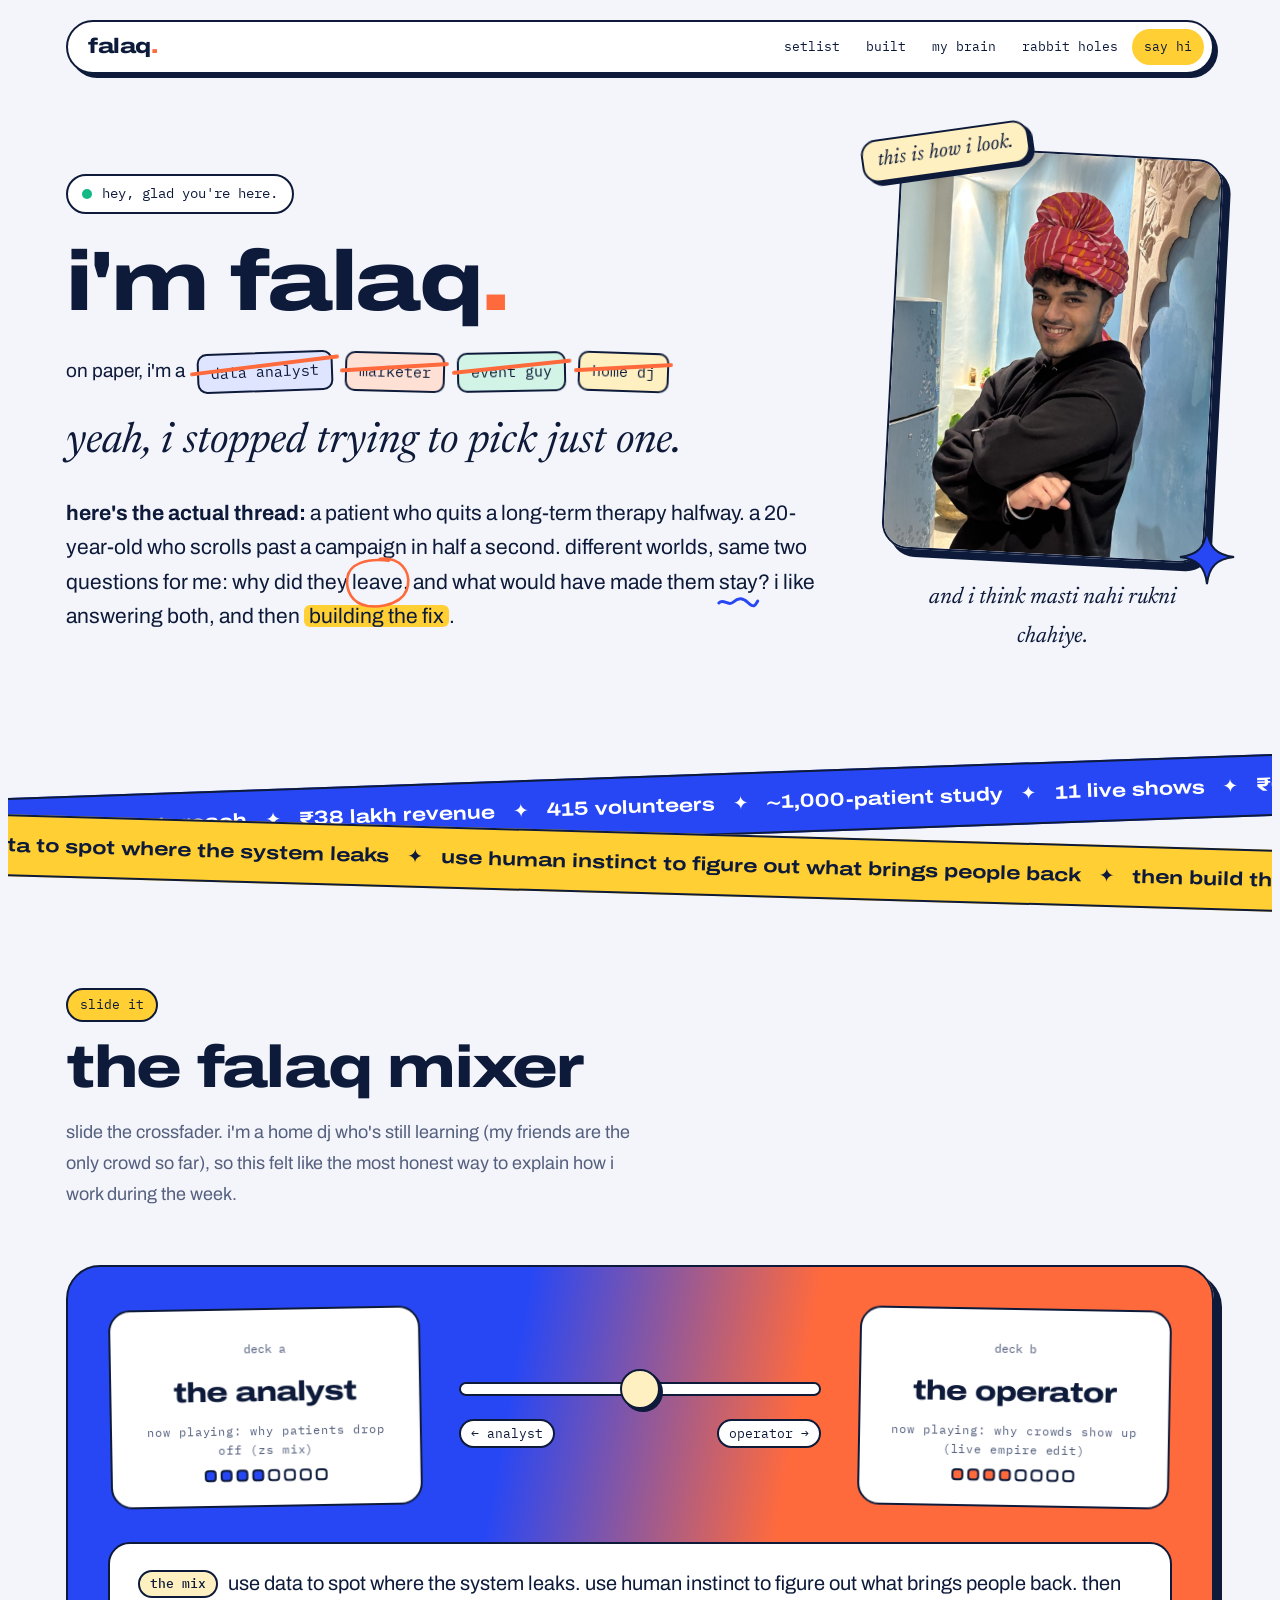
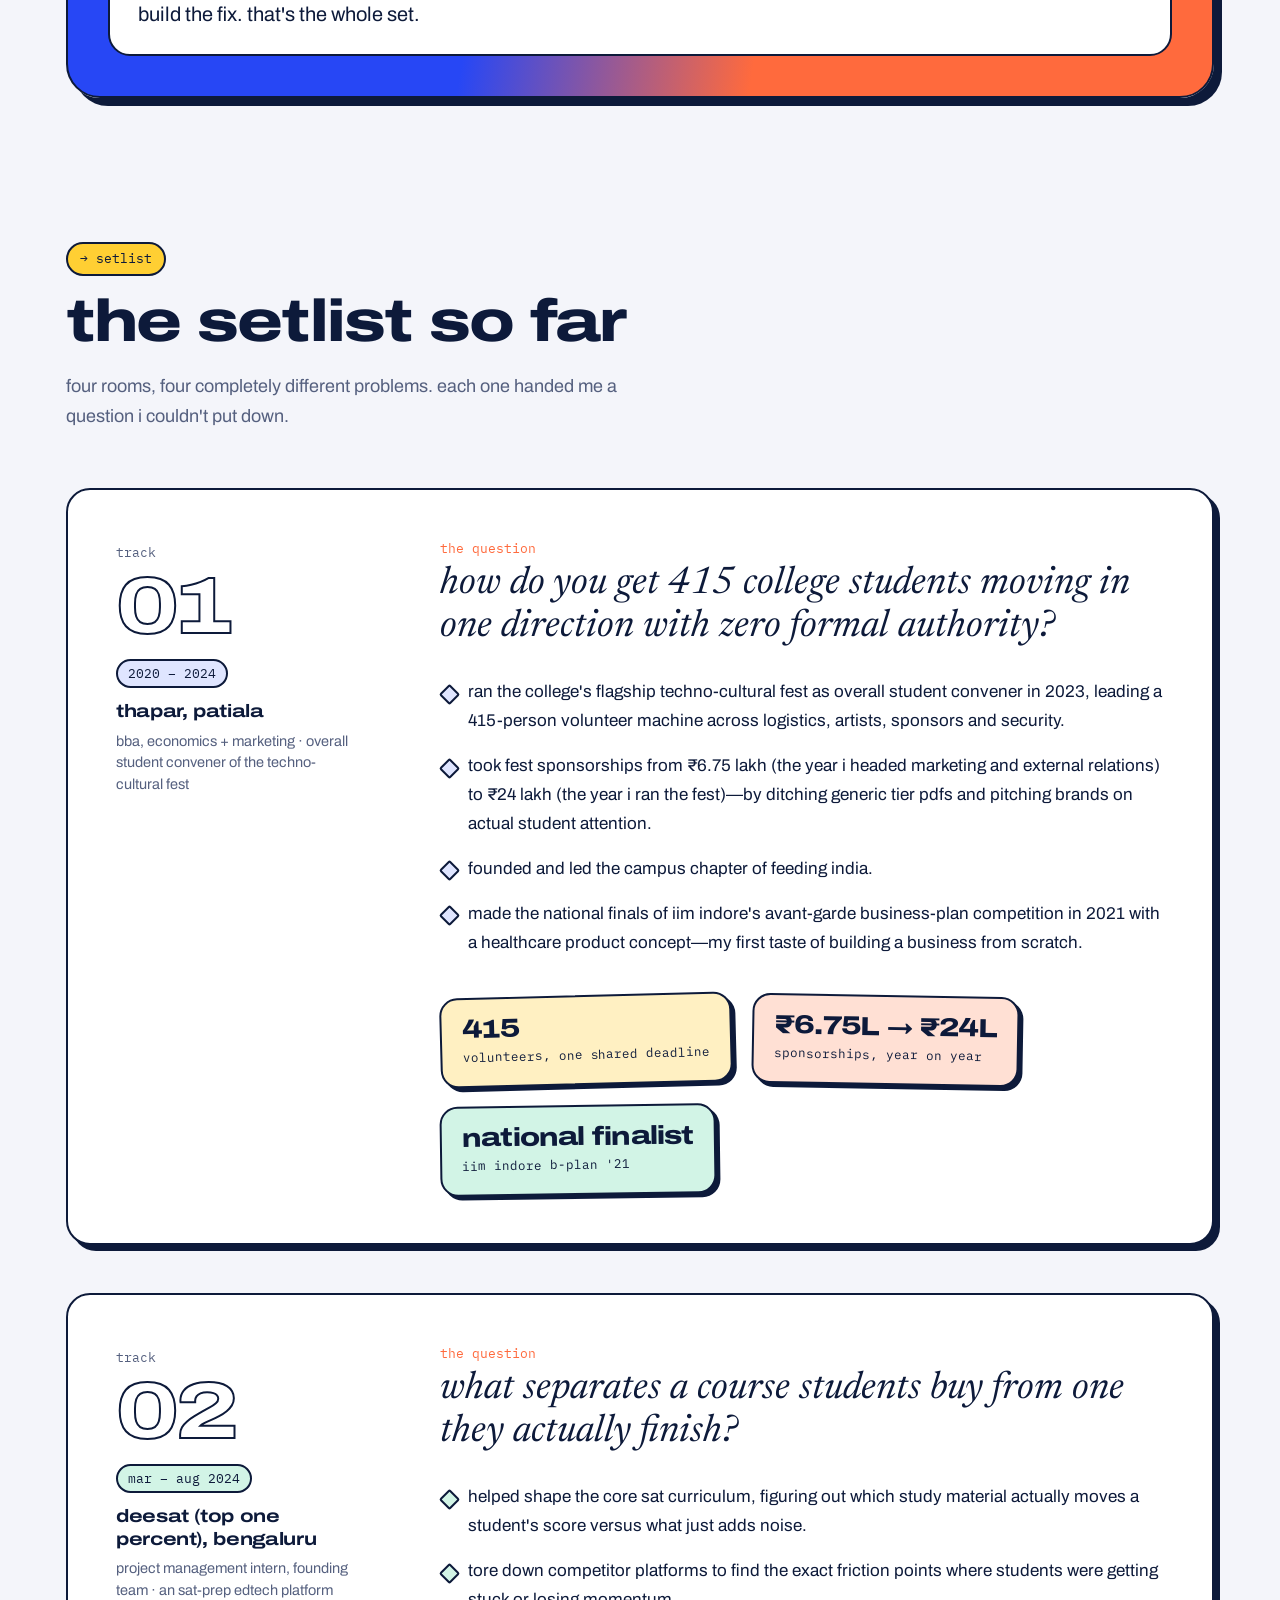
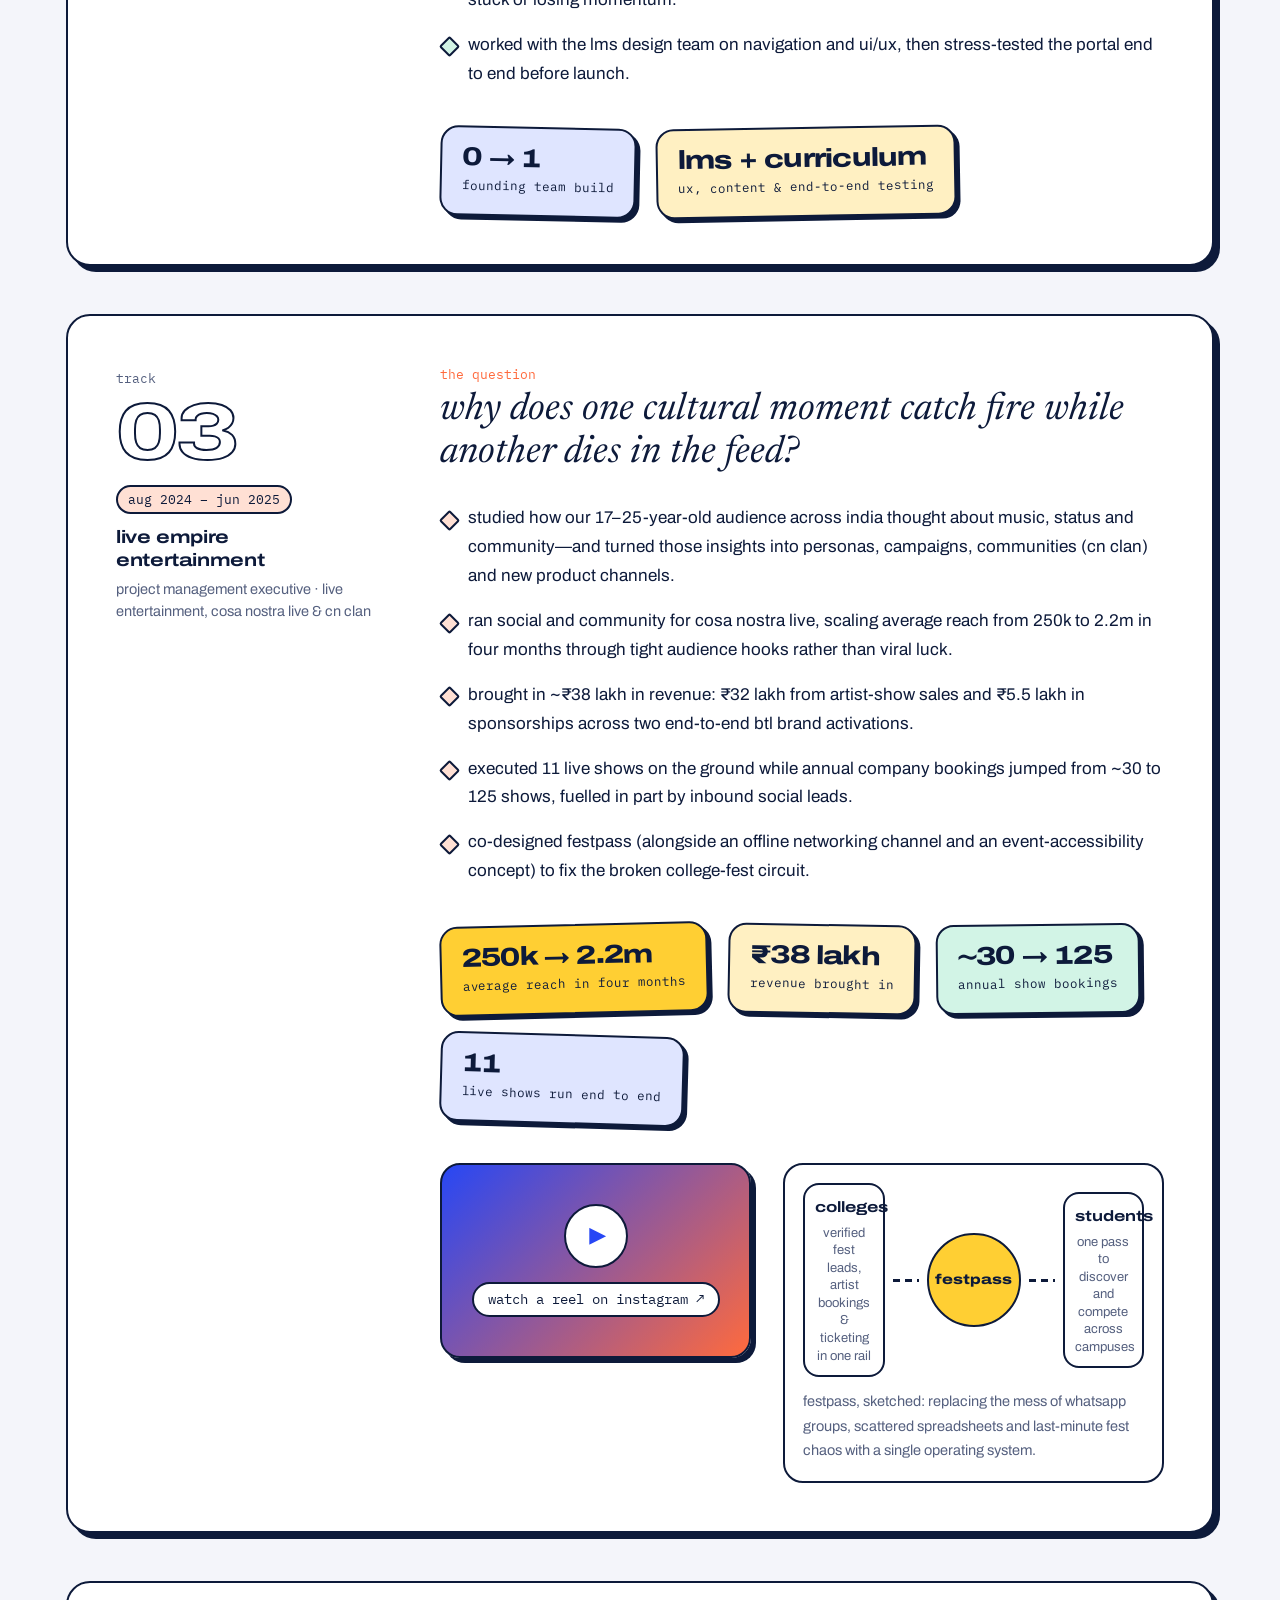
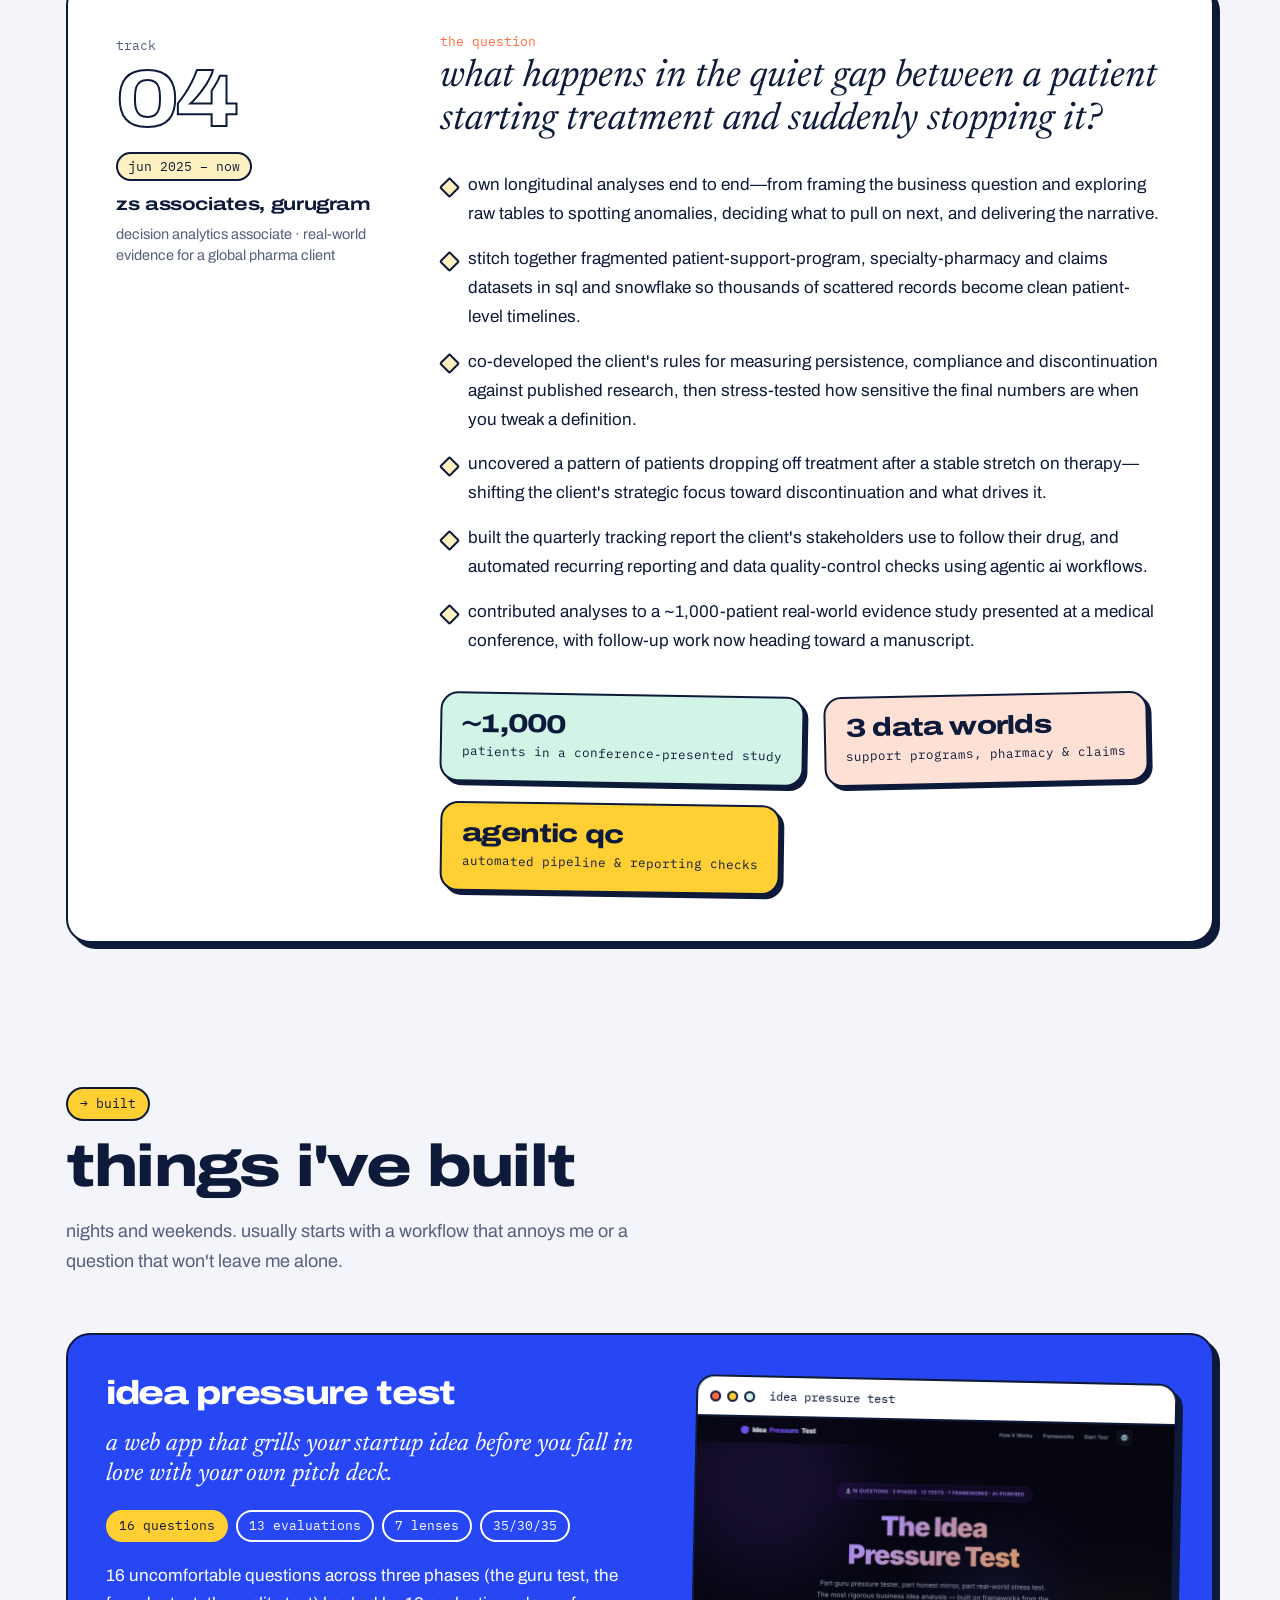
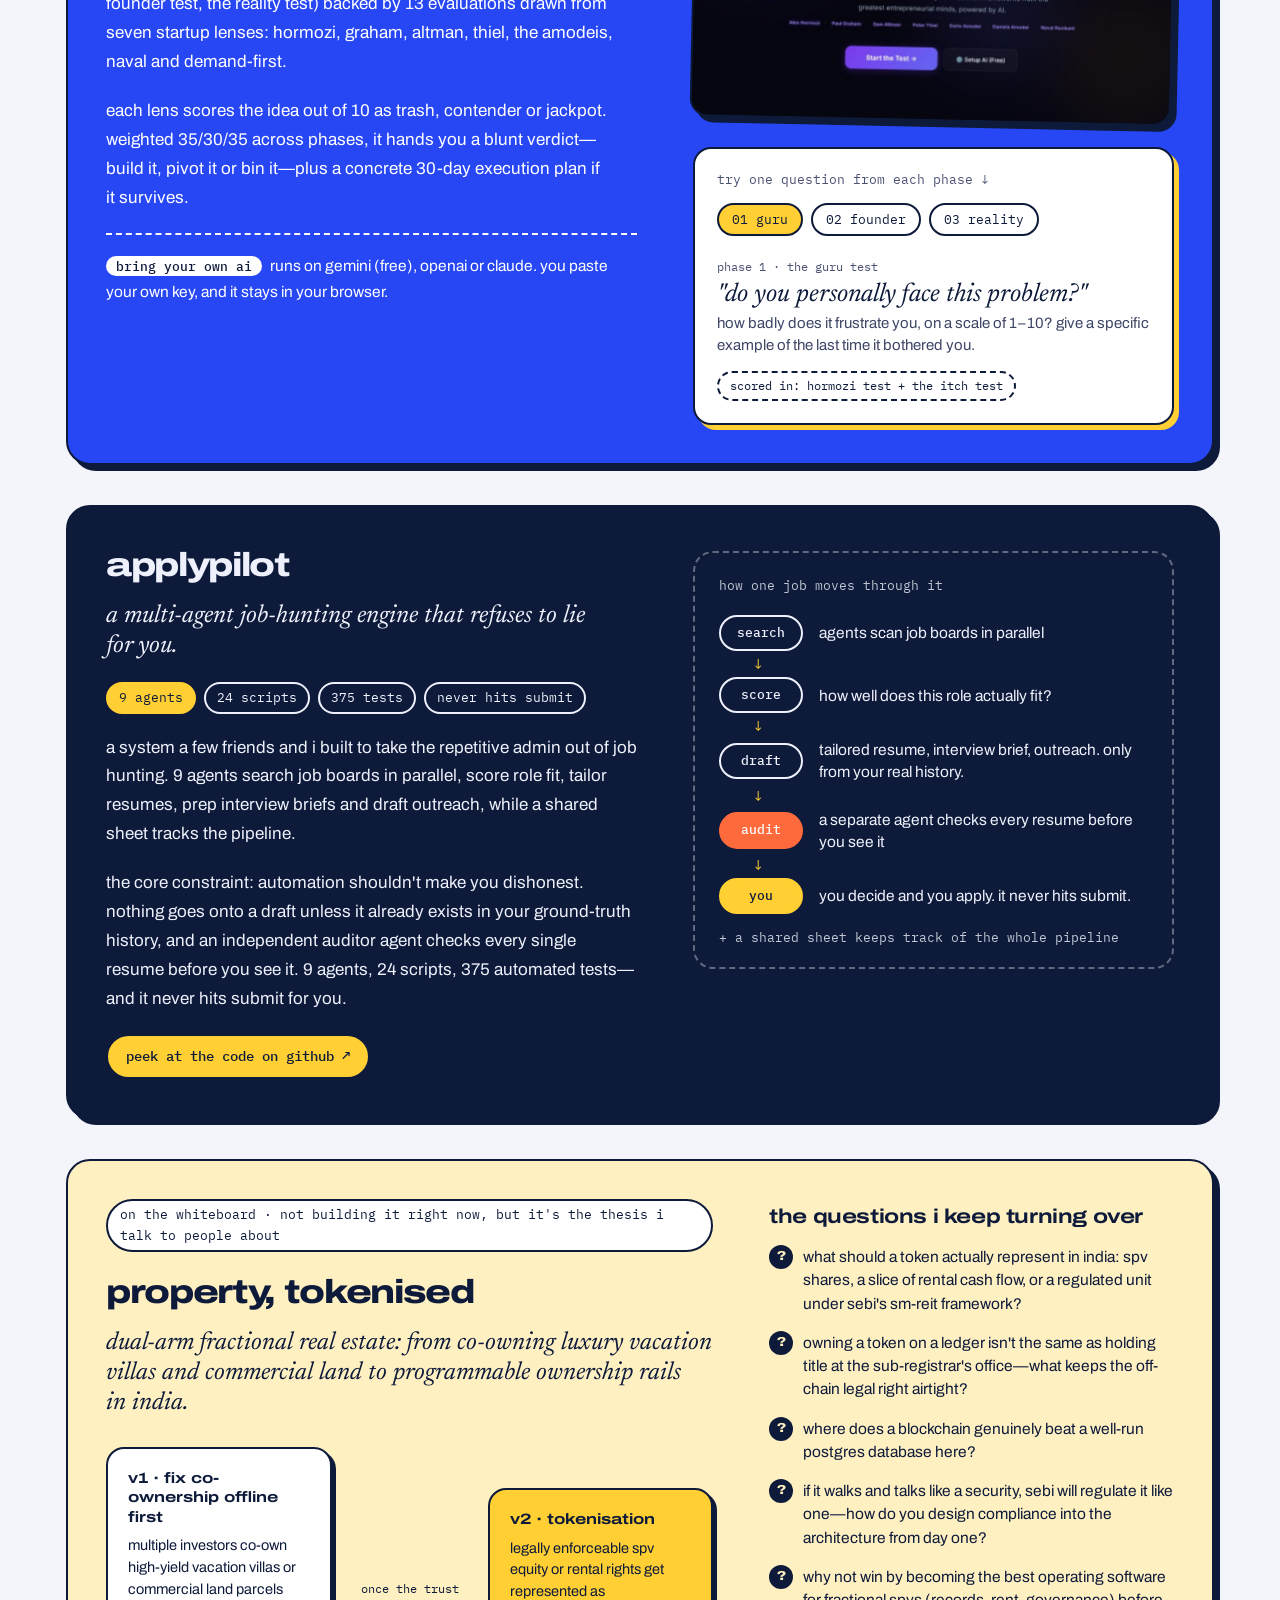
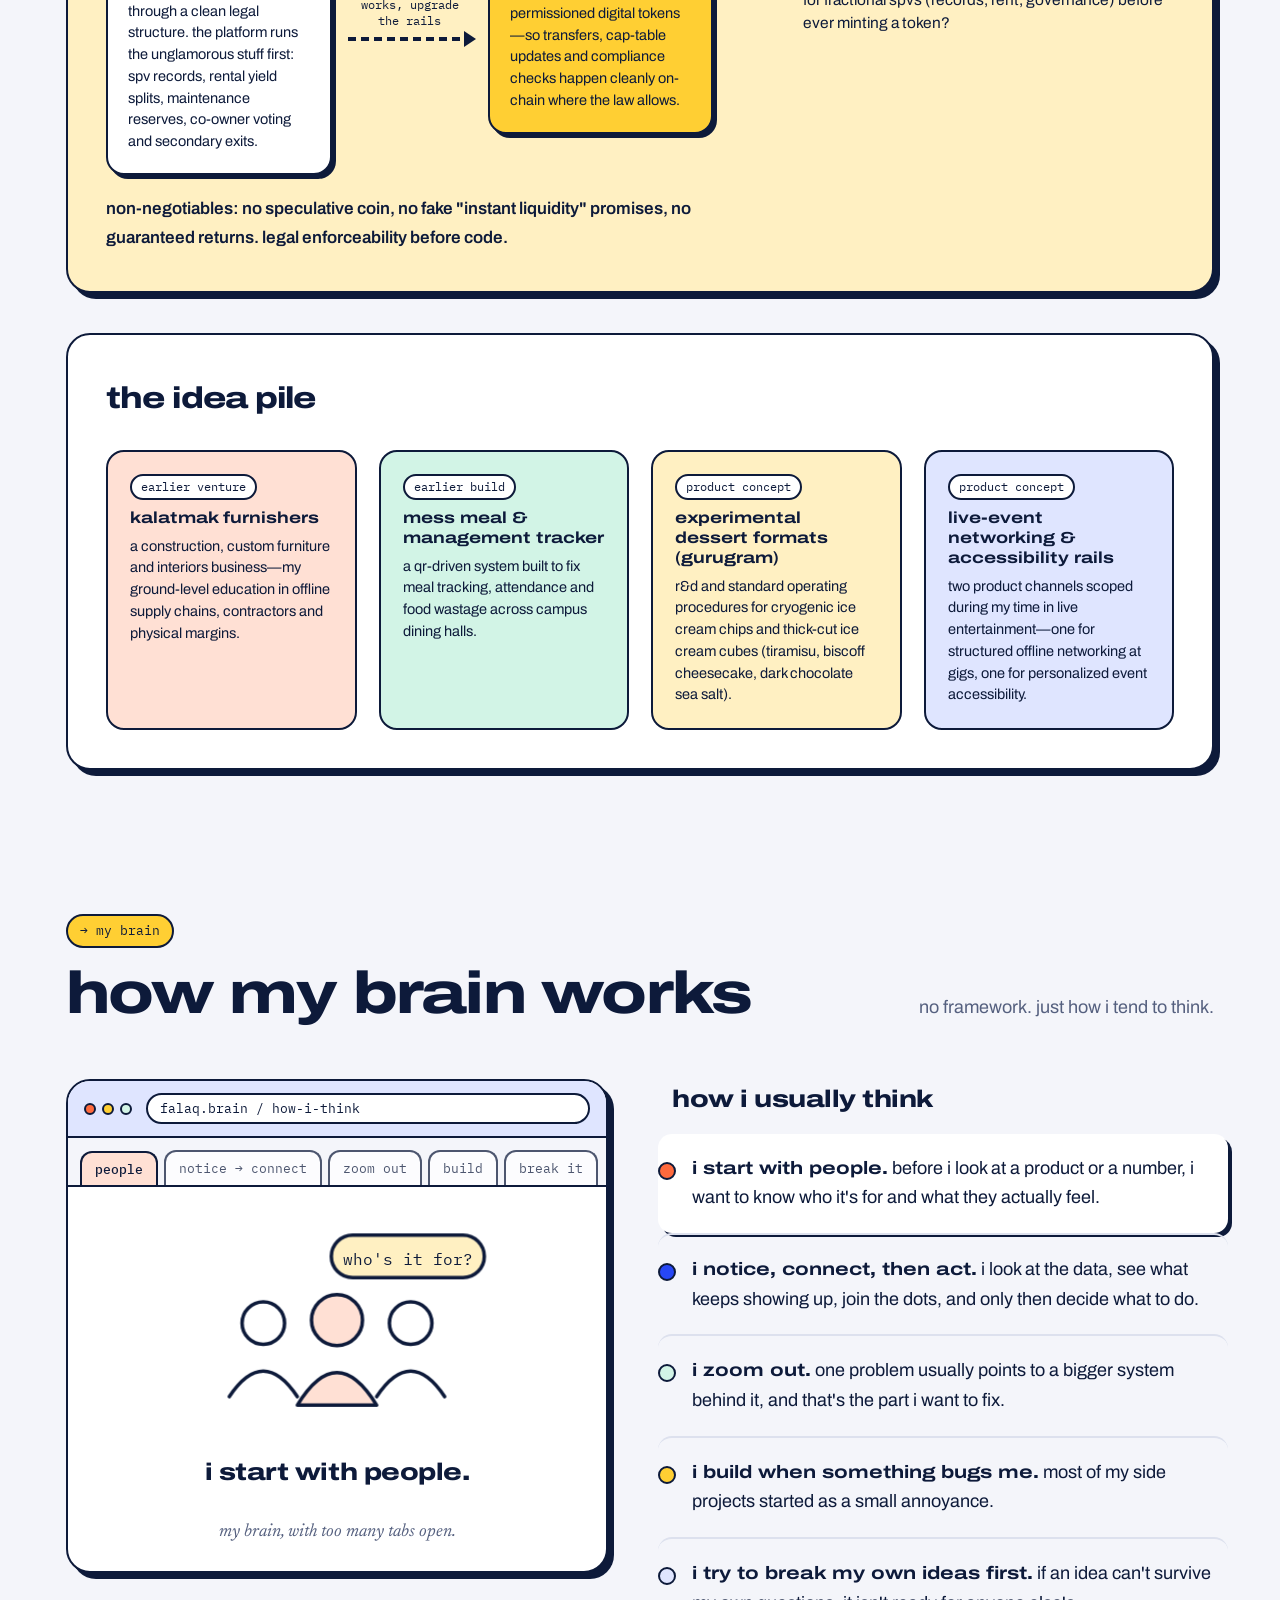
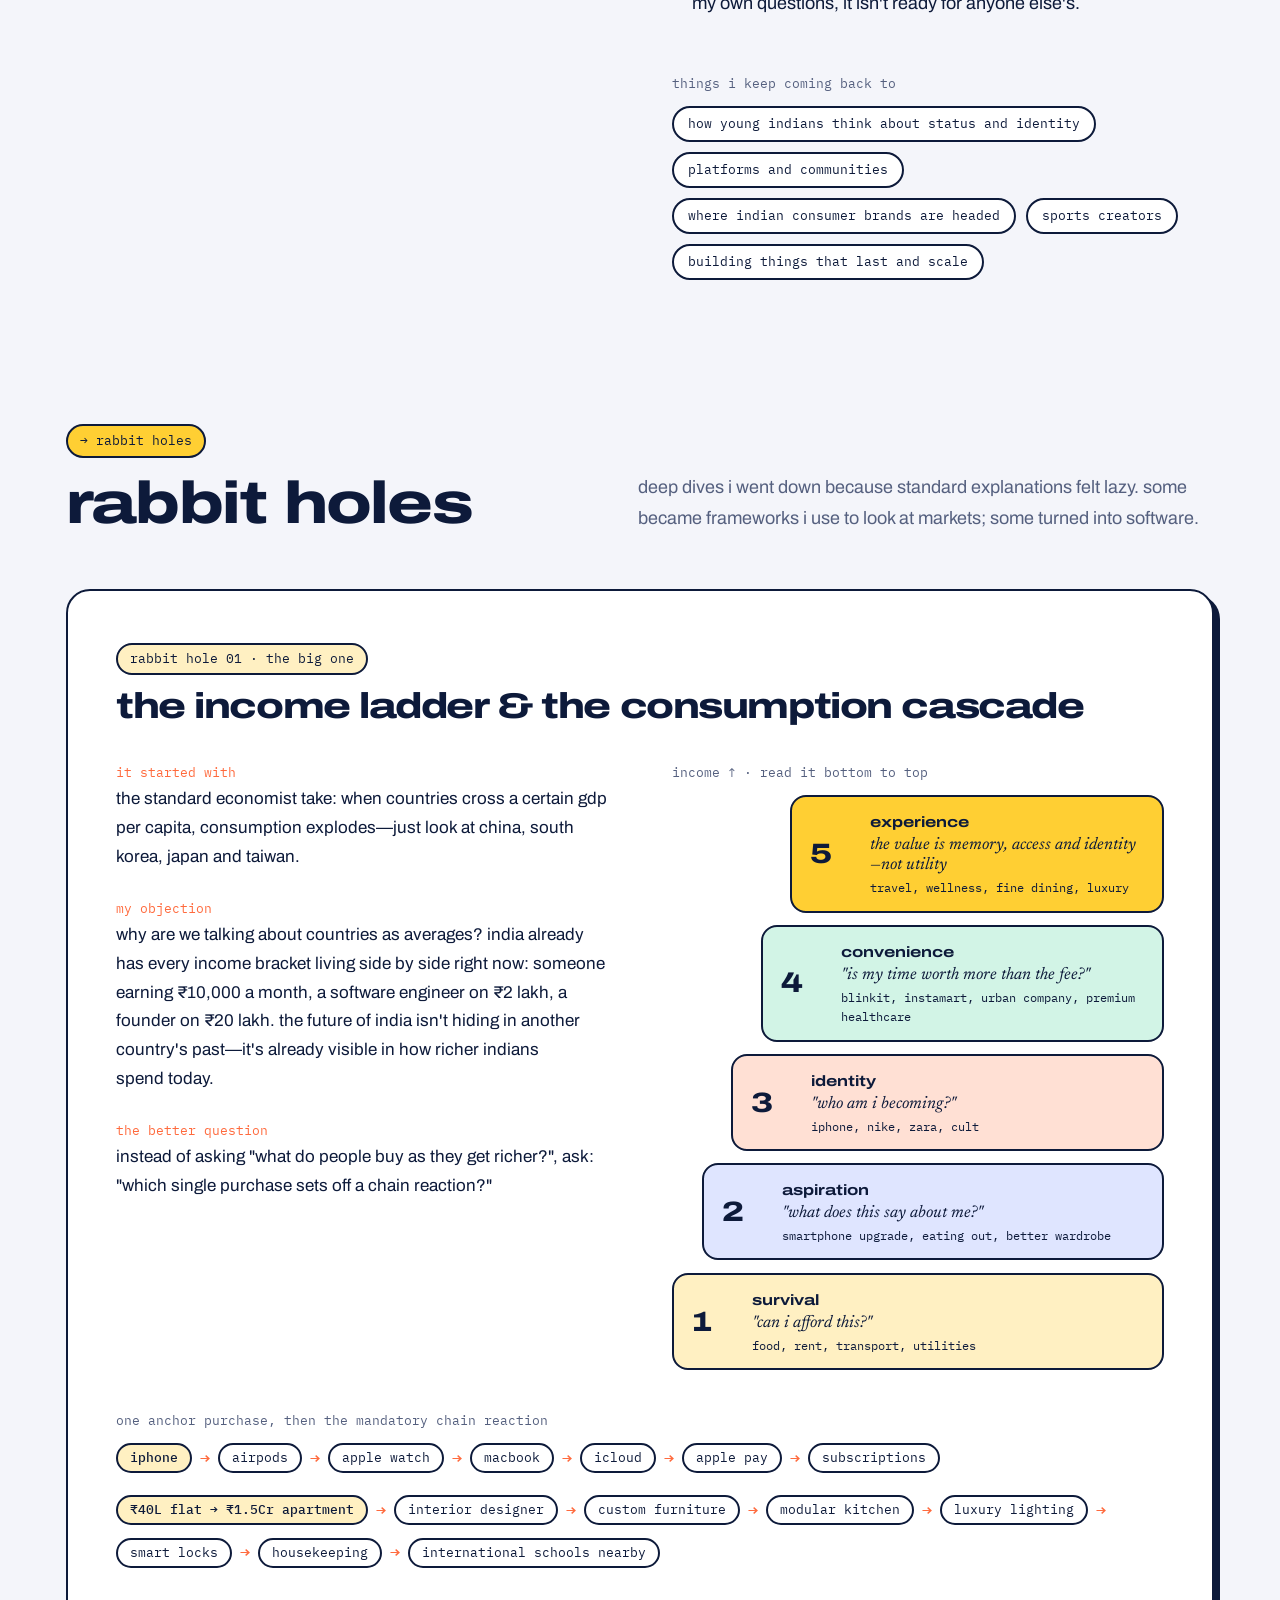
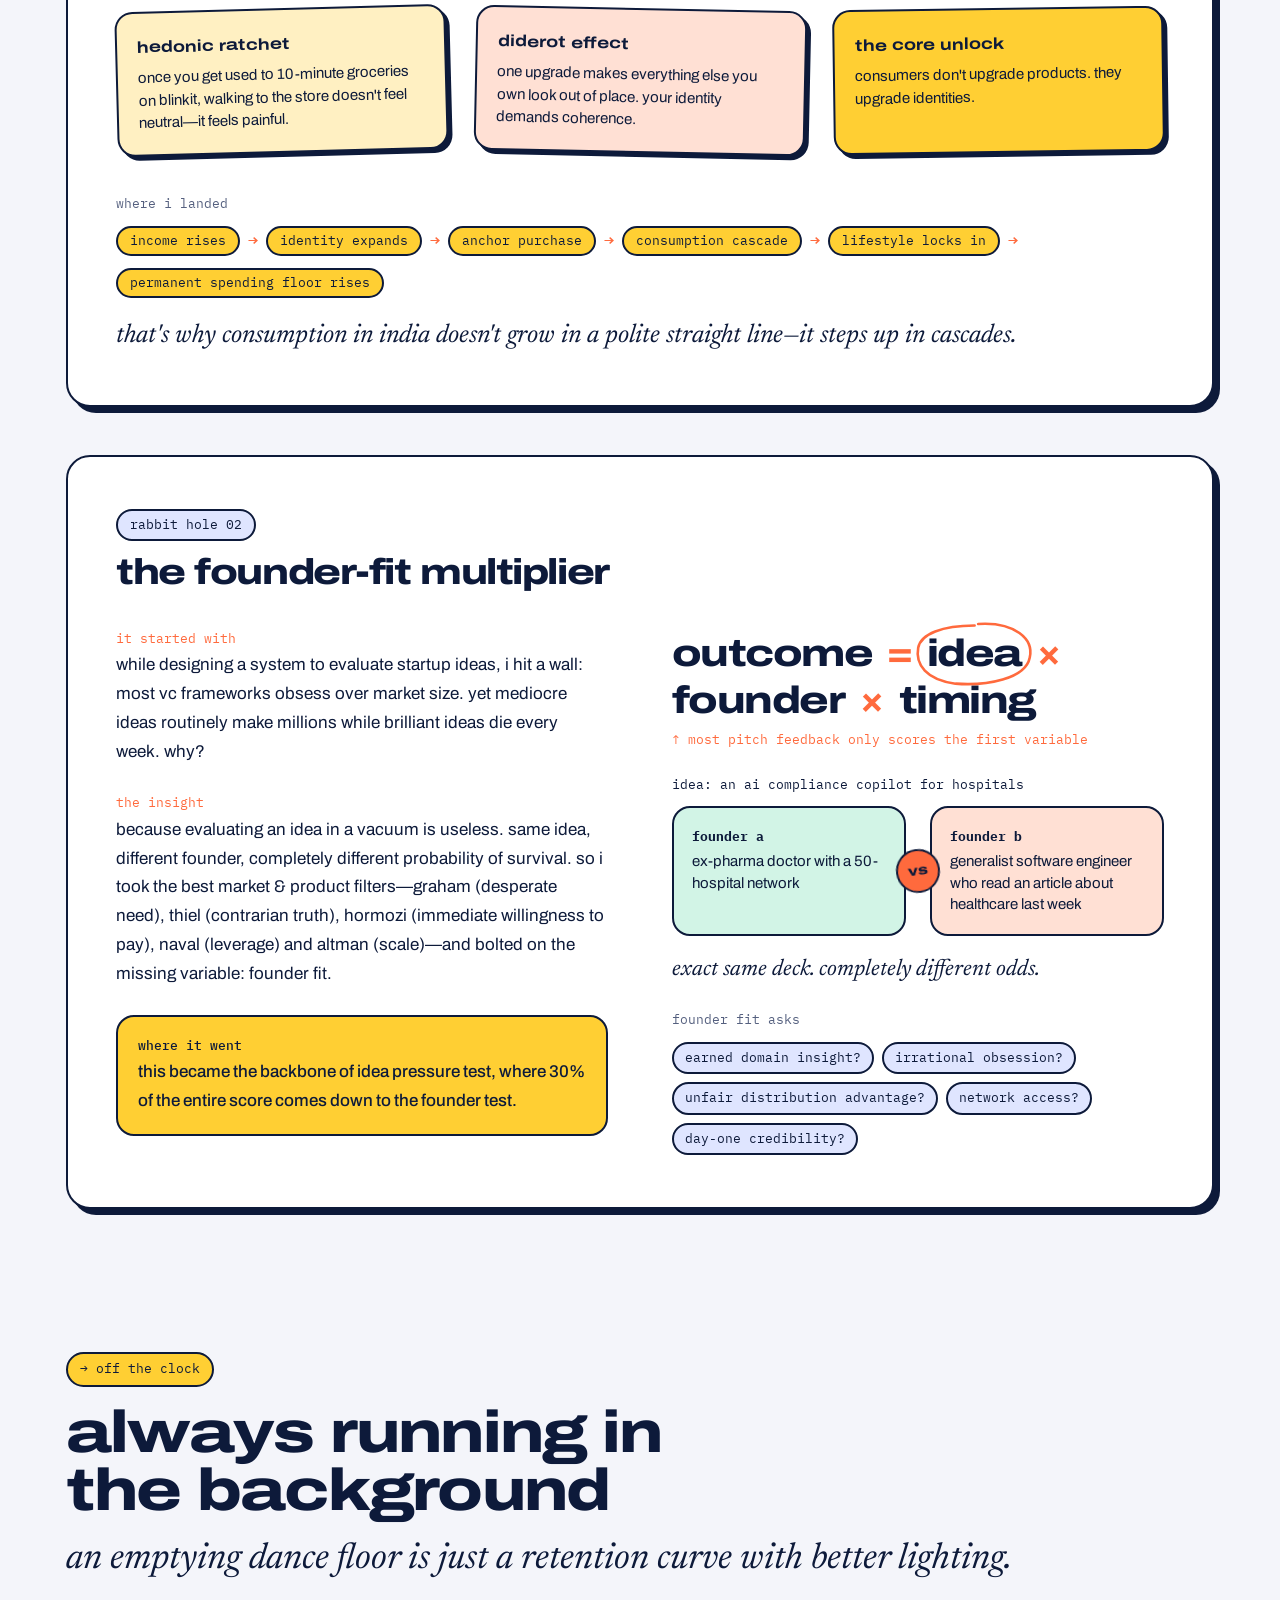
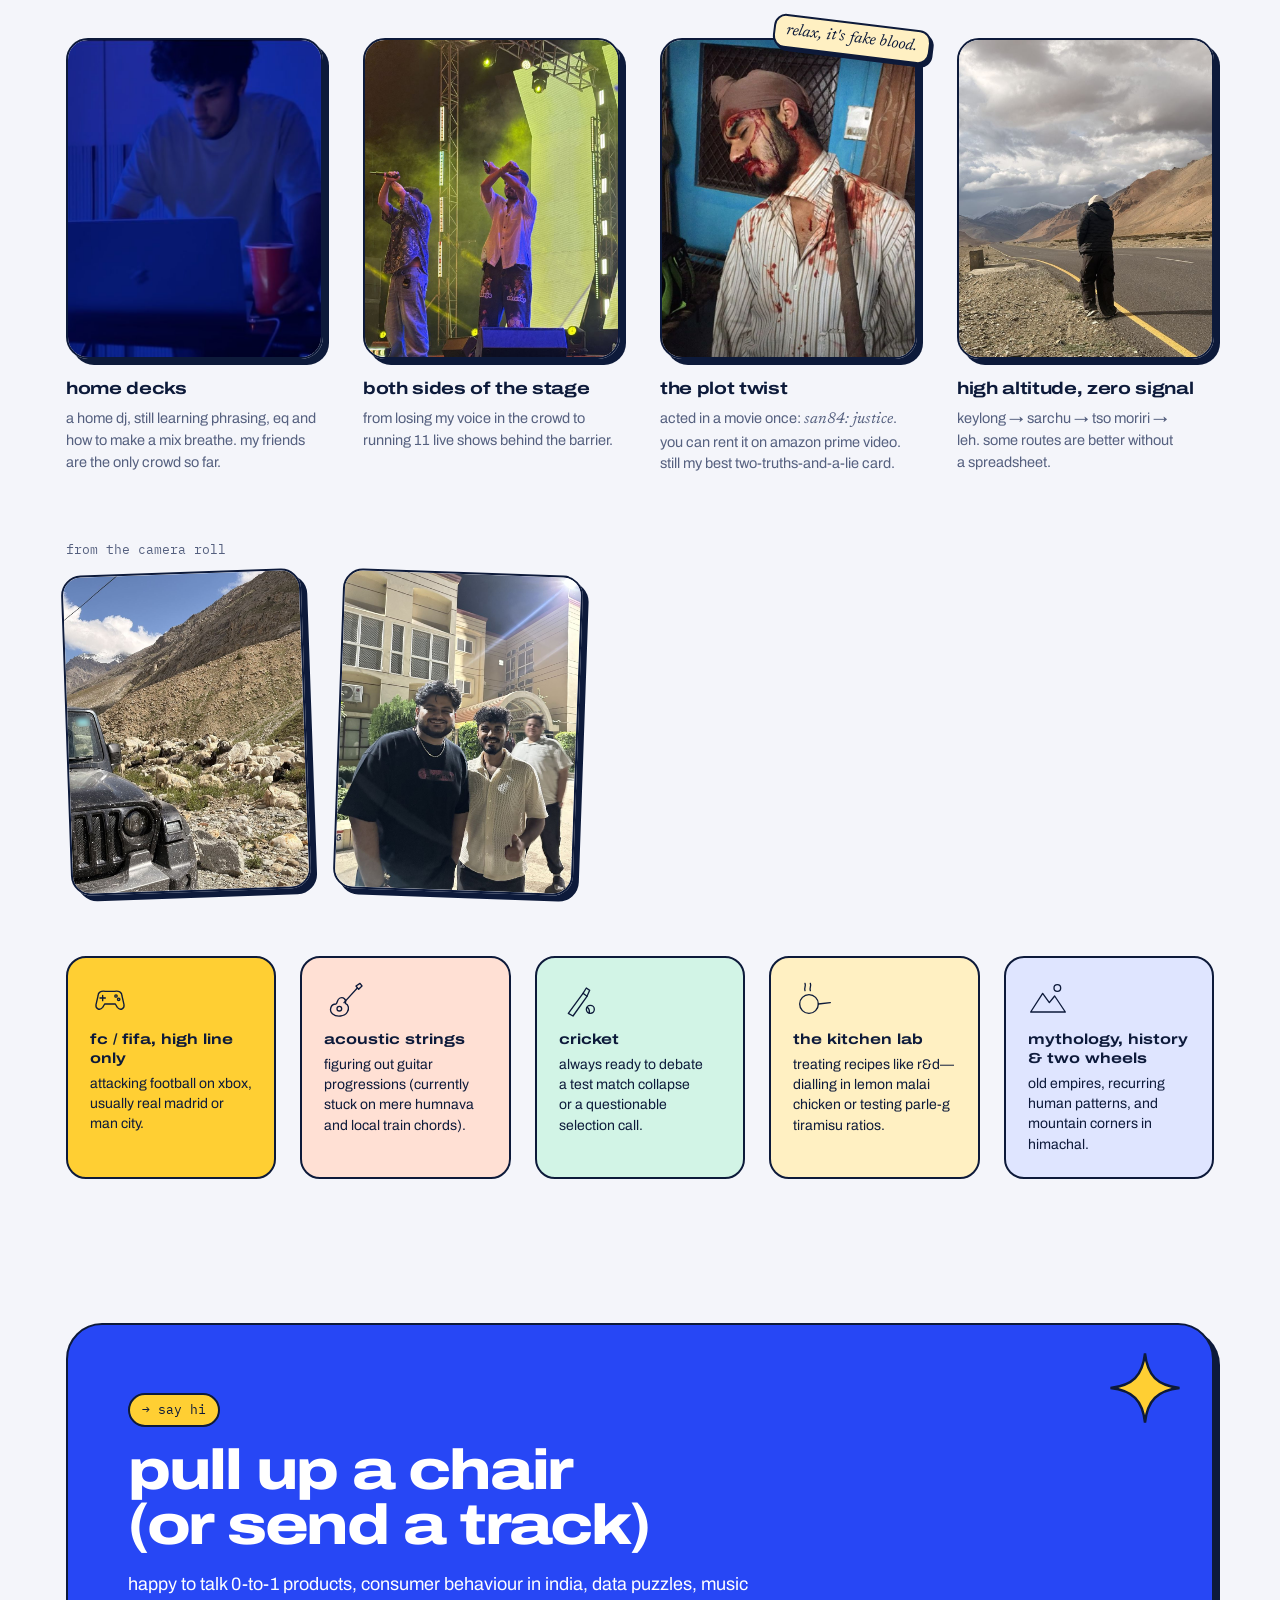
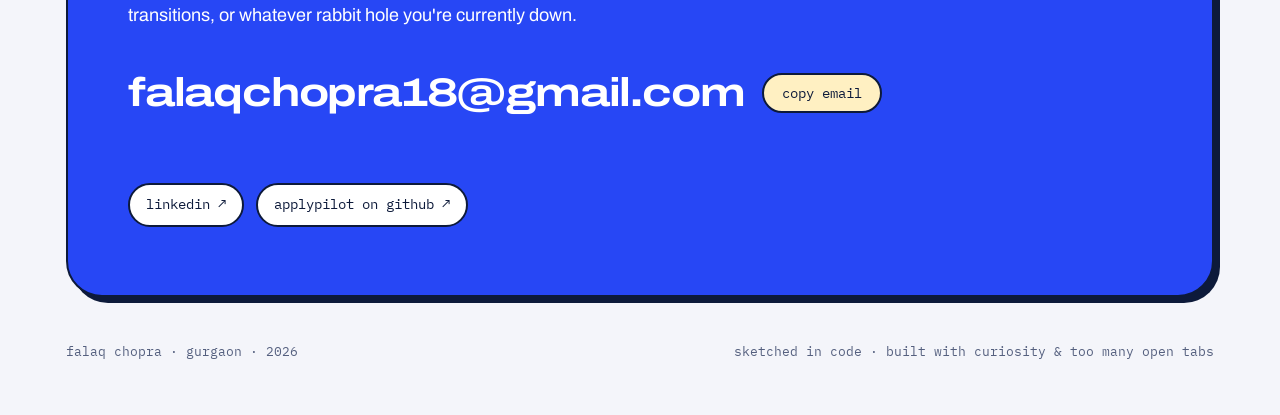
==== commit a5a92b9f: "Archive rabbit holes without hard evidence; keep income ladder and founder-fit Co-Authored-By: Claud" ====
--- a/index.html
+++ b/index.html
@@ -1030,17 +1030,6 @@
         <p>deep dives i went down because standard explanations felt lazy. some became frameworks i use to look at markets; some turned into software.</p>
       </div>
 
-      <div class="card under" data-pop>
-        <span class="k">the question underneath all of them</span>
-        <h3>what <mark>hidden system</mark> sits underneath the visible outcome?</h3>
-        <ul class="swaps">
-          <li><span class="old">why is apple successful?</span><span class="arr">→</span><span class="new">what behavioural mechanism makes apple hard to leave?</span></li>
-          <li><span class="old">why is gurgaon so expensive?</span><span class="arr">→</span><span class="new">what network effect makes people pay irrational prices for a pin code?</span></li>
-          <li><span class="old">why do people buy luxury?</span><span class="arr">→</span><span class="new">what identity shift forces someone to upgrade their lifestyle?</span></li>
-          <li><span class="old">why did that startup win?</span><span class="arr">→</span><span class="new">what founder-market unfair advantage made that idea work for them?</span></li>
-        </ul>
-      </div>
-
       <article class="card hole" data-pop style="--hc: var(--sun-soft)">
         <span class="hole-no">rabbit hole 01 · the big one</span>
         <h3>the income ladder &amp; the consumption cascade</h3>
@@ -1076,83 +1065,8 @@
         </div>
       </article>
 
-      <article class="card hole" data-pop style="--hc: var(--mint-soft)">
+      <article class="card hole" data-pop style="--hc: var(--sky)">
         <span class="hole-no">rabbit hole 02</span>
-        <h3>the city flywheel (and why 3% yields still sell)</h3>
-        <div class="hole-grid">
-          <div>
-            <p class="hq"><span class="k">it started with</span>why do smart people keep pouring money into mumbai, bangalore and gurgaon despite broken traffic, toxic air, cramped layouts and sky-high prices? saying "because of jobs" felt too shallow.</p>
-            <p class="hq"><span class="k">first insight</span>cities aren't valued on infrastructure; they're valued like social and economic networks.</p>
-            <p class="hq"><span class="k">the better question</span>why does tier-1 indian real estate keep appreciating when rental yields sit at a terrible 2–4%—way below what you'd make in a boring index fund or debt instrument?</p>
-            <p class="landed"><span class="k">where i landed</span>most assets only have to do one job. indian property does three jobs at the exact same time, which is why spreadsheet valuation keeps getting it wrong.</p>
-          </div>
-          <div class="figs">
-            <figure class="fig">
-              <svg viewBox="0 0 300 300" role="img" aria-label="the city flywheel: companies create high-leverage roles, those roles pull in ambitious talent, and talent attracts more companies">
-                <g class="fw-spin">
-                  <circle class="fw-ring" cx="150" cy="150" r="104"></circle>
-                  <path class="fw-head" d="M247 104 l9 14 l-16 2 z"></path>
-                  <path class="fw-head" d="M103 243 l-17 -3 l10 -13 z"></path>
-                  <path class="fw-head" d="M100 58 l9 -14 l7 15 z"></path>
-                </g>
-                <rect class="fw-node" x="98" y="26" width="104" height="38" rx="19" style="fill: var(--sun-soft)"></rect>
-                <text class="fw-t" x="150" y="50">companies</text>
-                <rect class="fw-node" x="180" y="186" width="112" height="50" rx="22" style="fill: var(--sun)"></rect>
-                <text class="fw-t" x="236" y="207">high-leverage</text><text class="fw-t" x="236" y="225">roles</text>
-                <rect class="fw-node" x="8" y="186" width="104" height="50" rx="22" style="fill: var(--tang-soft)"></rect>
-                <text class="fw-t" x="60" y="207">ambitious</text><text class="fw-t" x="60" y="225">talent</text>
-                <text class="fw-e" x="206" y="112">create</text>
-                <text class="fw-e" x="150" y="234">pull in</text>
-                <text class="fw-e" x="94" y="112">attracts more</text>
-                <text class="fw-c" x="150" y="146">the city</text>
-                <text class="fw-c" x="150" y="168">flywheel</text>
-              </svg>
-              <figcaption>the network compounds faster than the civic infrastructure decays.</figcaption>
-            </figure>
-            <figure class="fig">
-              <svg viewBox="0 0 300 300" role="img" aria-label="three overlapping circles: financial asset, consumption good and status credential. indian real estate sits in the overlap.">
-                <circle class="vn" cx="112" cy="104" r="78" style="fill: var(--cobalt)"></circle>
-                <circle class="vn" cx="188" cy="104" r="78" style="fill: var(--tang)"></circle>
-                <circle class="vn" cx="150" cy="168" r="78" style="fill: var(--sun)"></circle>
-                <text class="vn-t" x="84" y="74">financial</text><text class="vn-s" x="84" y="90">store of wealth</text>
-                <text class="vn-t" x="216" y="74">consumption</text><text class="vn-s" x="216" y="90">a roof to live under</text>
-                <text class="vn-t" x="150" y="212">status</text><text class="vn-s" x="150" y="228">credential</text>
-                <text class="vn-c" x="150" y="136">property</text>
-                <text class="vn-f" x="150" y="268">status = pin-code signal, school district,</text>
-                <text class="vn-f" x="150" y="284">community filter, marriage market</text>
-              </svg>
-              <figcaption>why a 3% financial yield still clears the market.</figcaption>
-            </figure>
-          </div>
-        </div>
-      </article>
-
-      <article class="card hole" data-pop style="--hc: var(--tang-soft)">
-        <span class="hole-no">rabbit hole 03</span>
-        <h3>the india supercycle: second-order winners</h3>
-        <div class="hole-grid">
-          <div>
-            <p class="hq"><span class="k">it started with</span>if india keeps compounding over the next two decades, who wins? the consensus answer is always banks, automakers and big retail.</p>
-            <p class="hq"><span class="k">my push</span>those are priced in. who wins <em>after</em> the obvious winners win?</p>
-            <p class="landed"><span class="k">where i landed</span>first-order winners fight brutal margin wars. the quieter, higher-margin compounding usually sits one step out, in the picks-and-shovels cascade.</p>
-          </div>
-          <div class="so">
-            <div class="so-row">
-              <div class="so-top"><span class="so-a">travel booms</span><span class="ar" aria-hidden="true">→</span><span class="so-x">buy airline stocks</span></div>
-              <span class="so-k">look one step out:</span>
-              <ul class="so-b"><li>co-branded travel cards</li><li>airport lounge operators</li><li>hard-shell luggage</li><li>travel insurance</li><li>boutique hospitality</li></ul>
-            </div>
-            <div class="so-row">
-              <div class="so-top"><span class="so-a">evs scale up</span><span class="ar" aria-hidden="true">→</span><span class="so-x">bet on ev oems</span></div>
-              <span class="so-k">look one step out:</span>
-              <ul class="so-b"><li>charging networks</li><li>battery supply chains</li><li>specialized financing</li><li>grid software</li></ul>
-            </div>
-          </div>
-        </div>
-      </article>
-
-      <article class="card hole" data-pop style="--hc: var(--sky)">
-        <span class="hole-no">rabbit hole 04</span>
         <h3>the founder-fit multiplier</h3>
         <div class="hole-grid">
           <div>
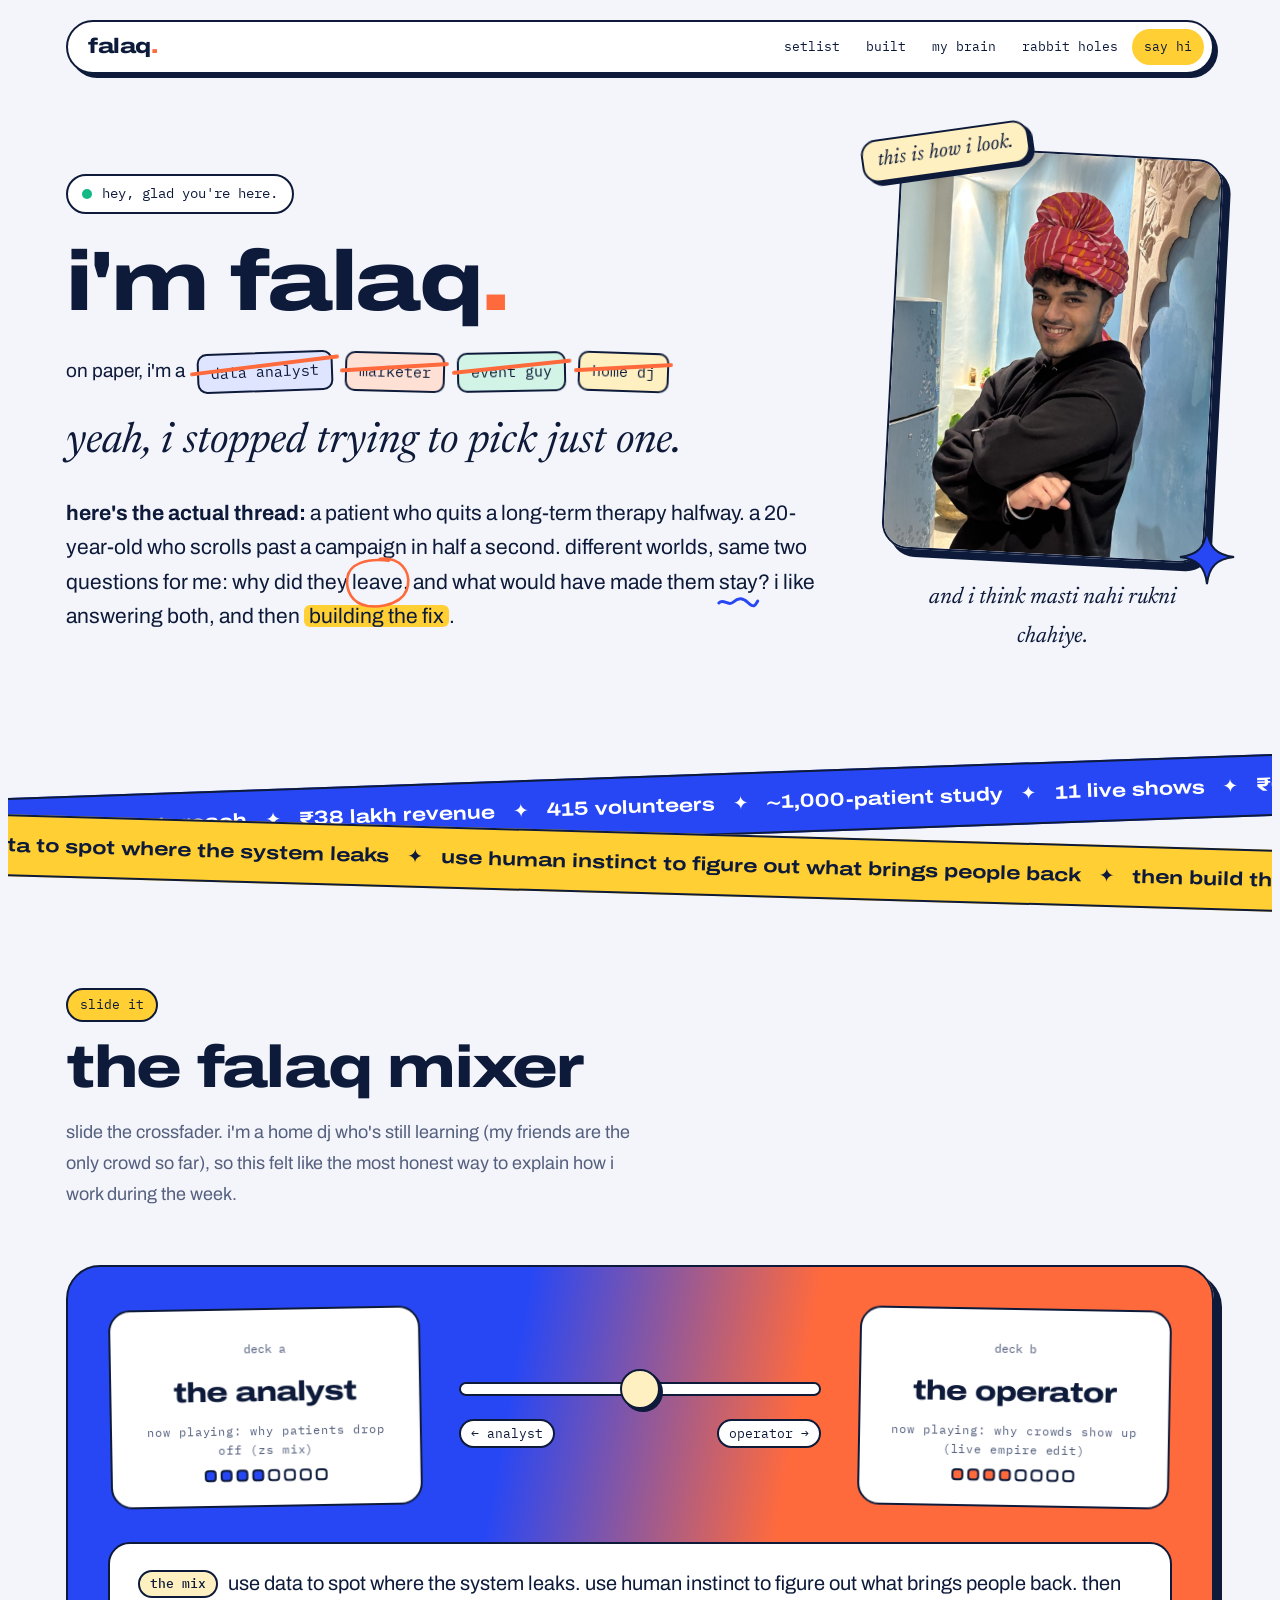
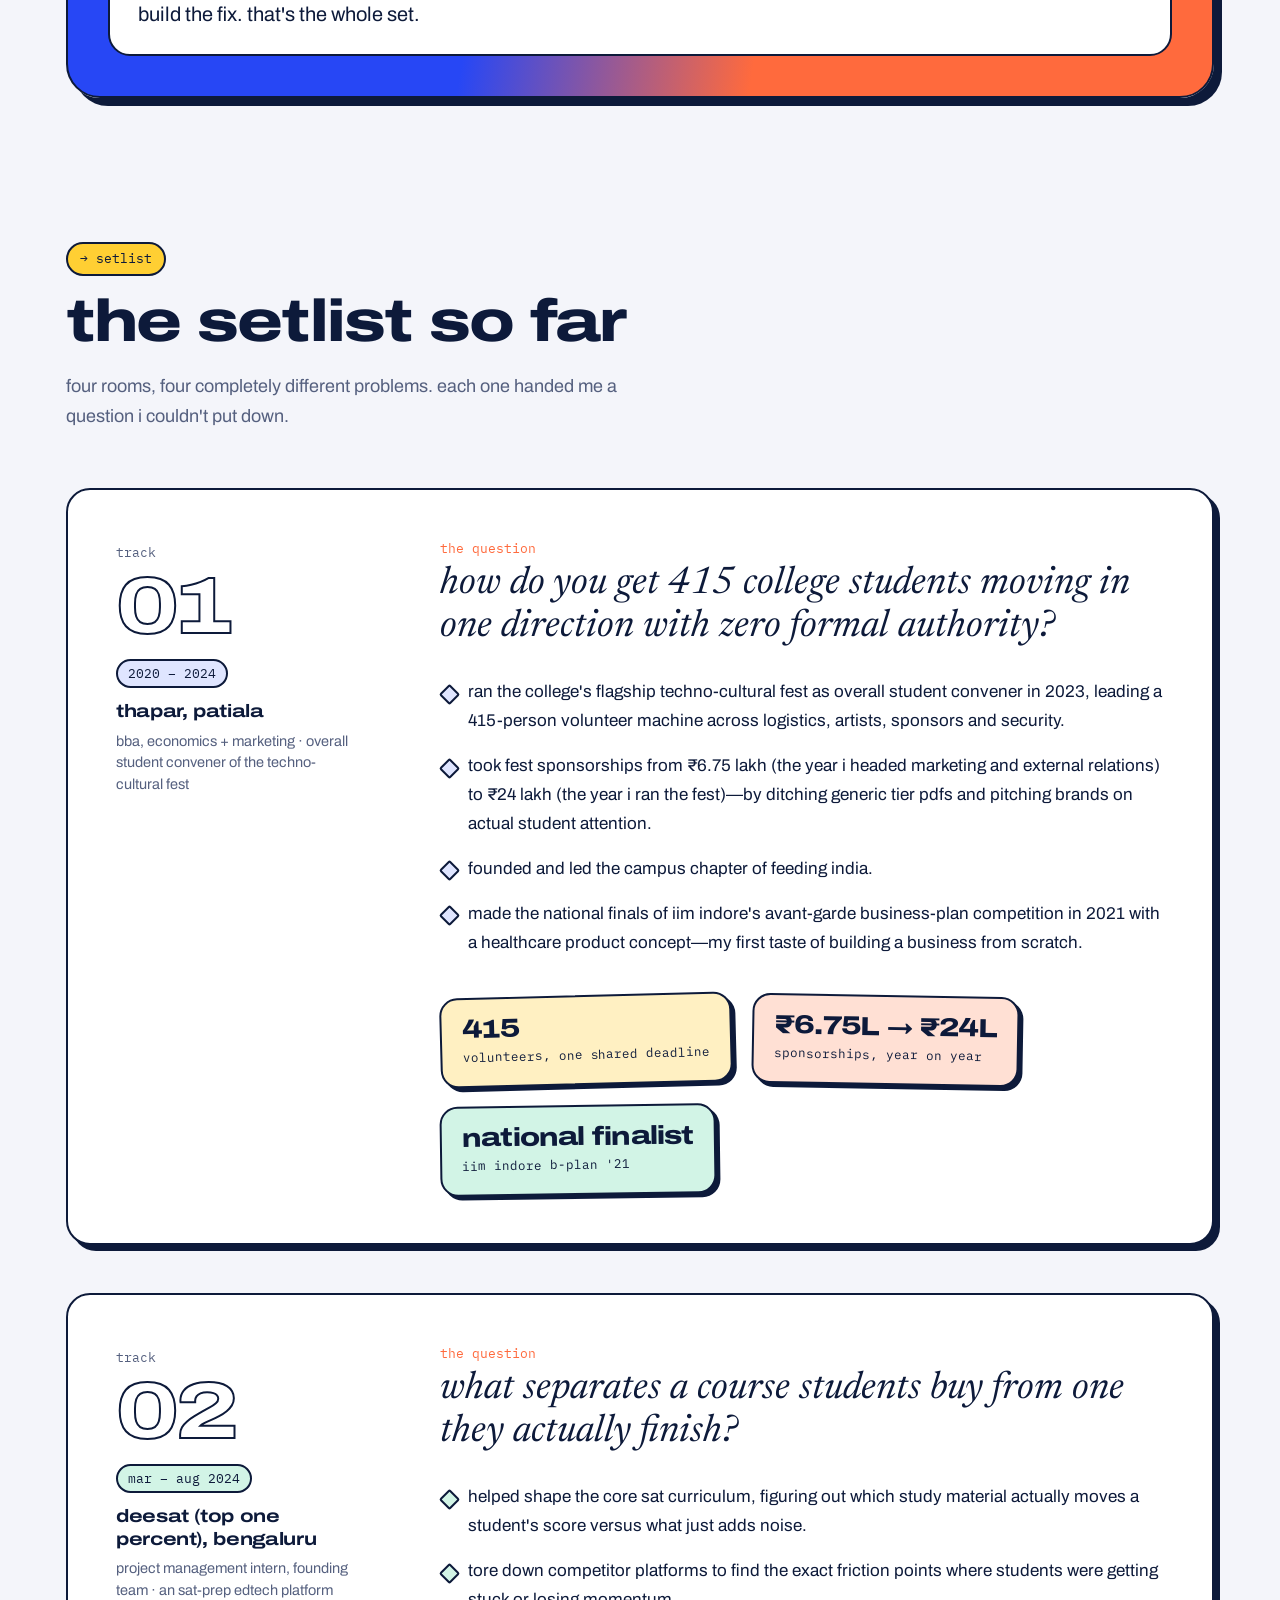
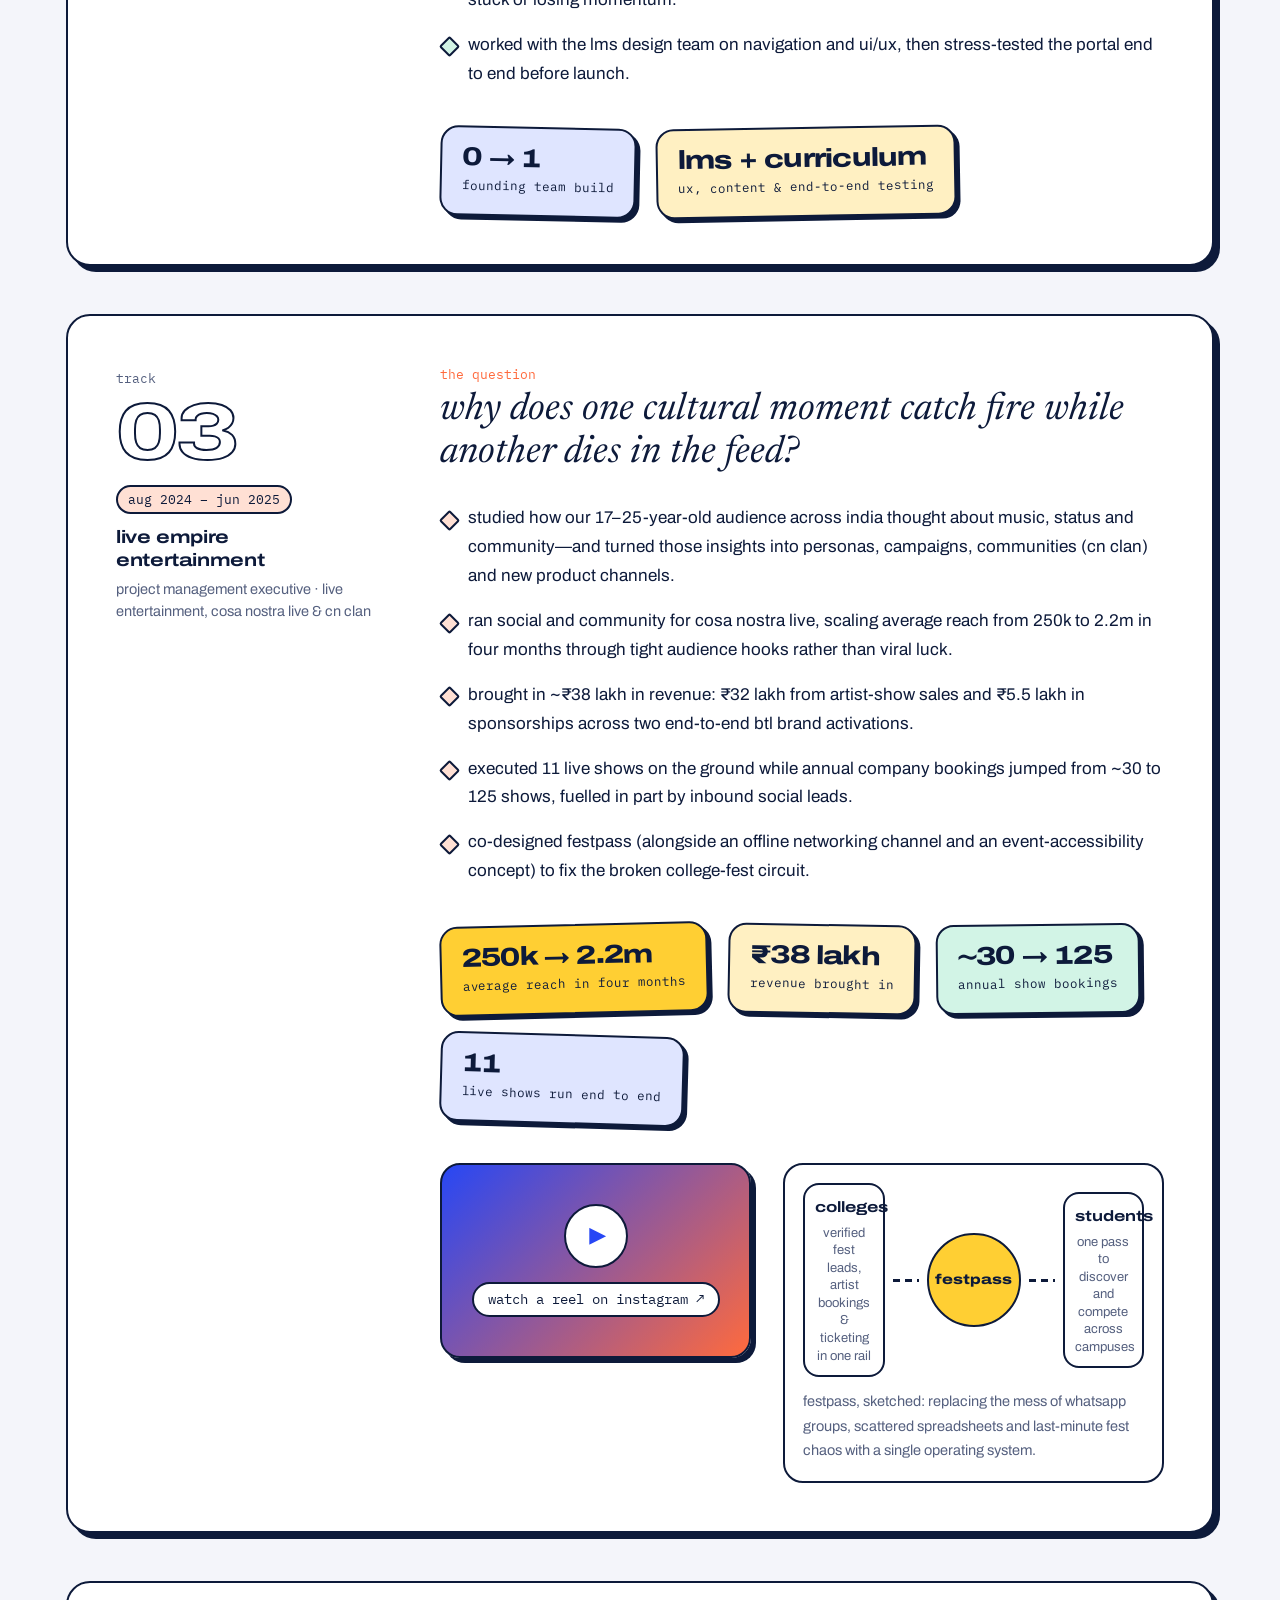
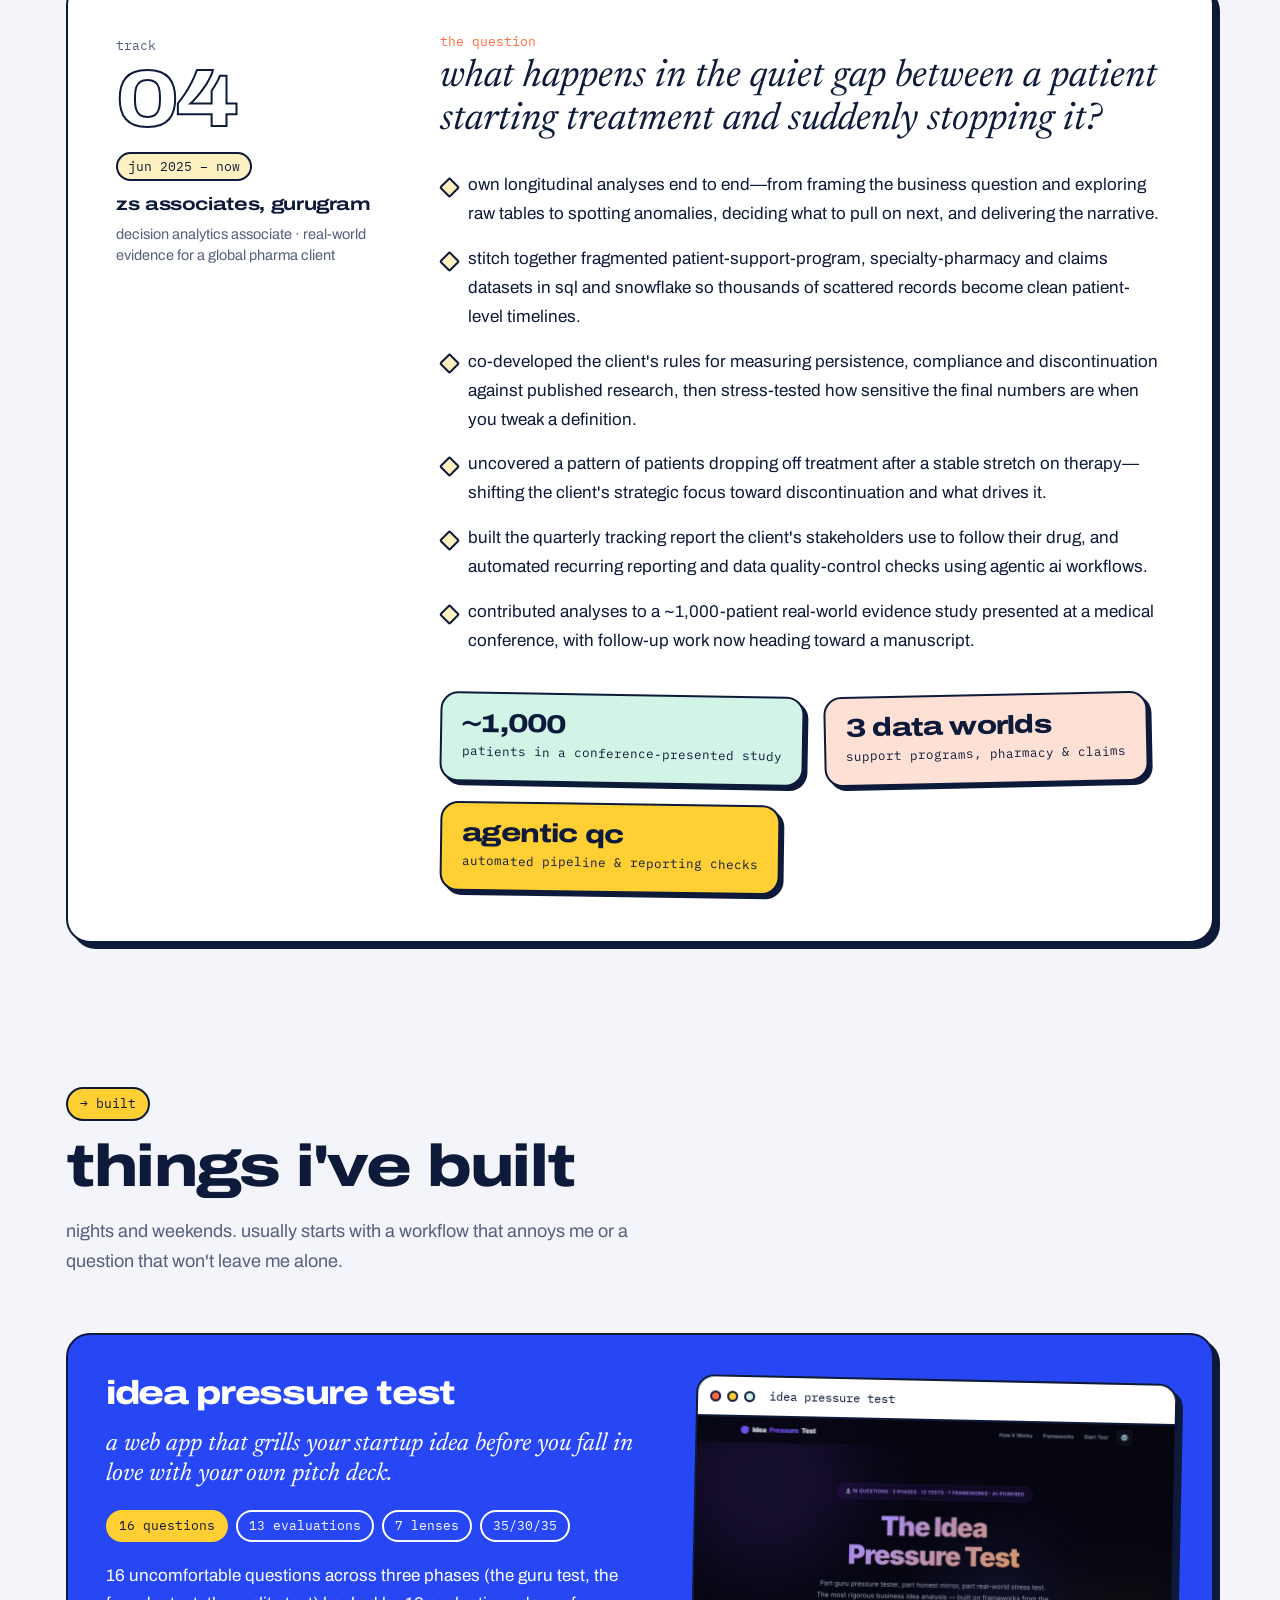
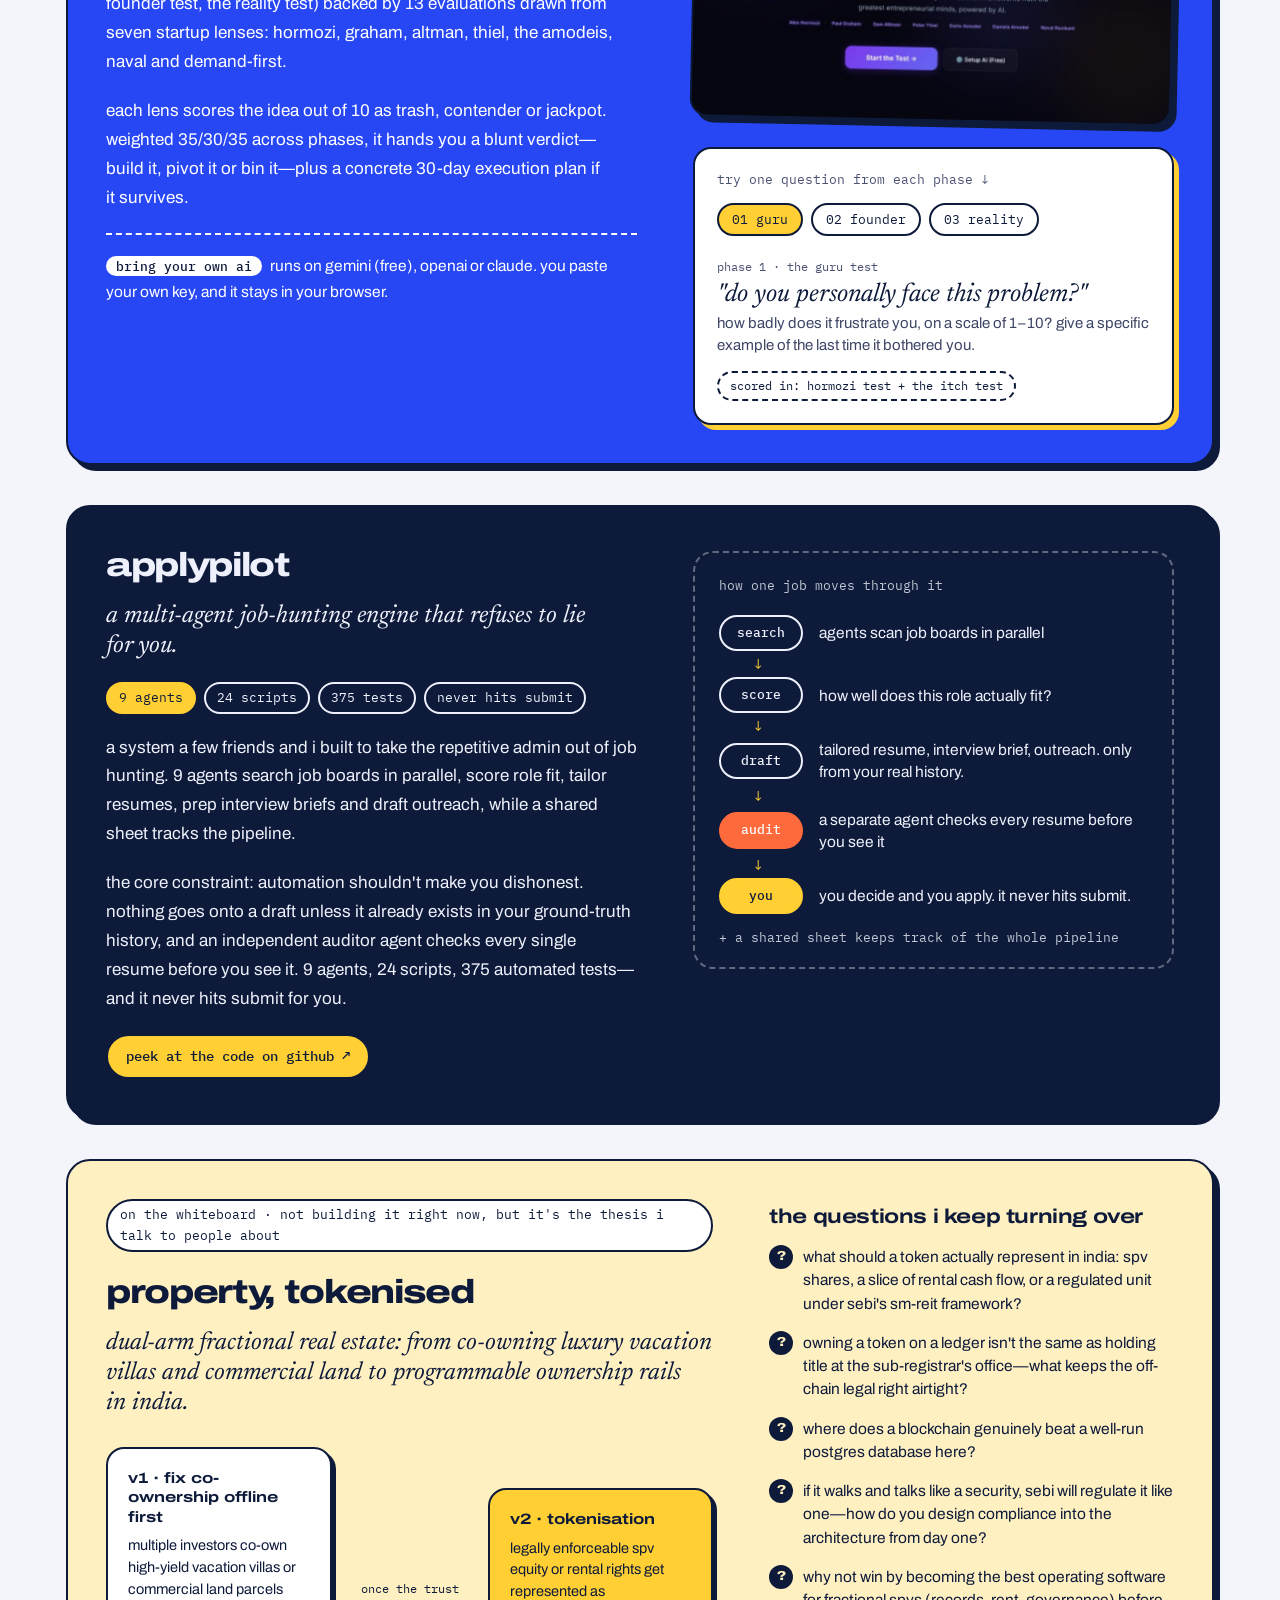
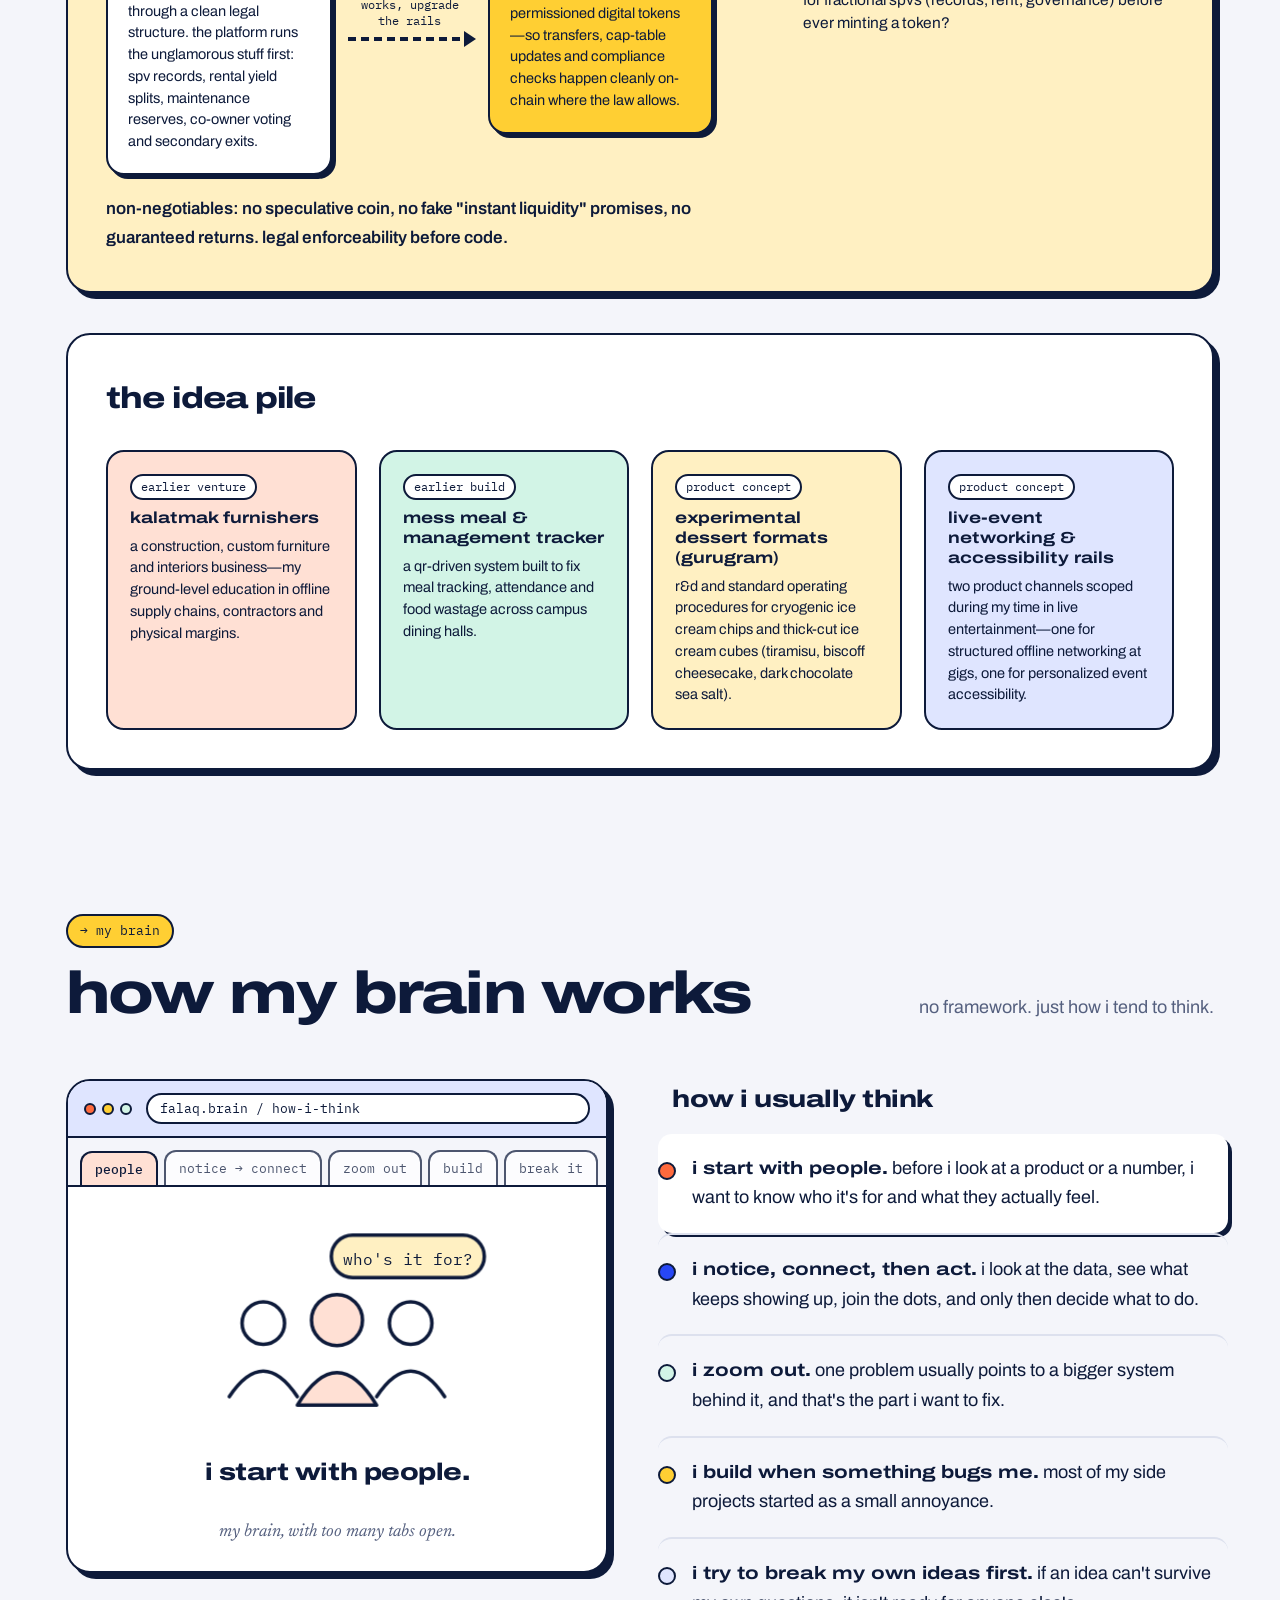
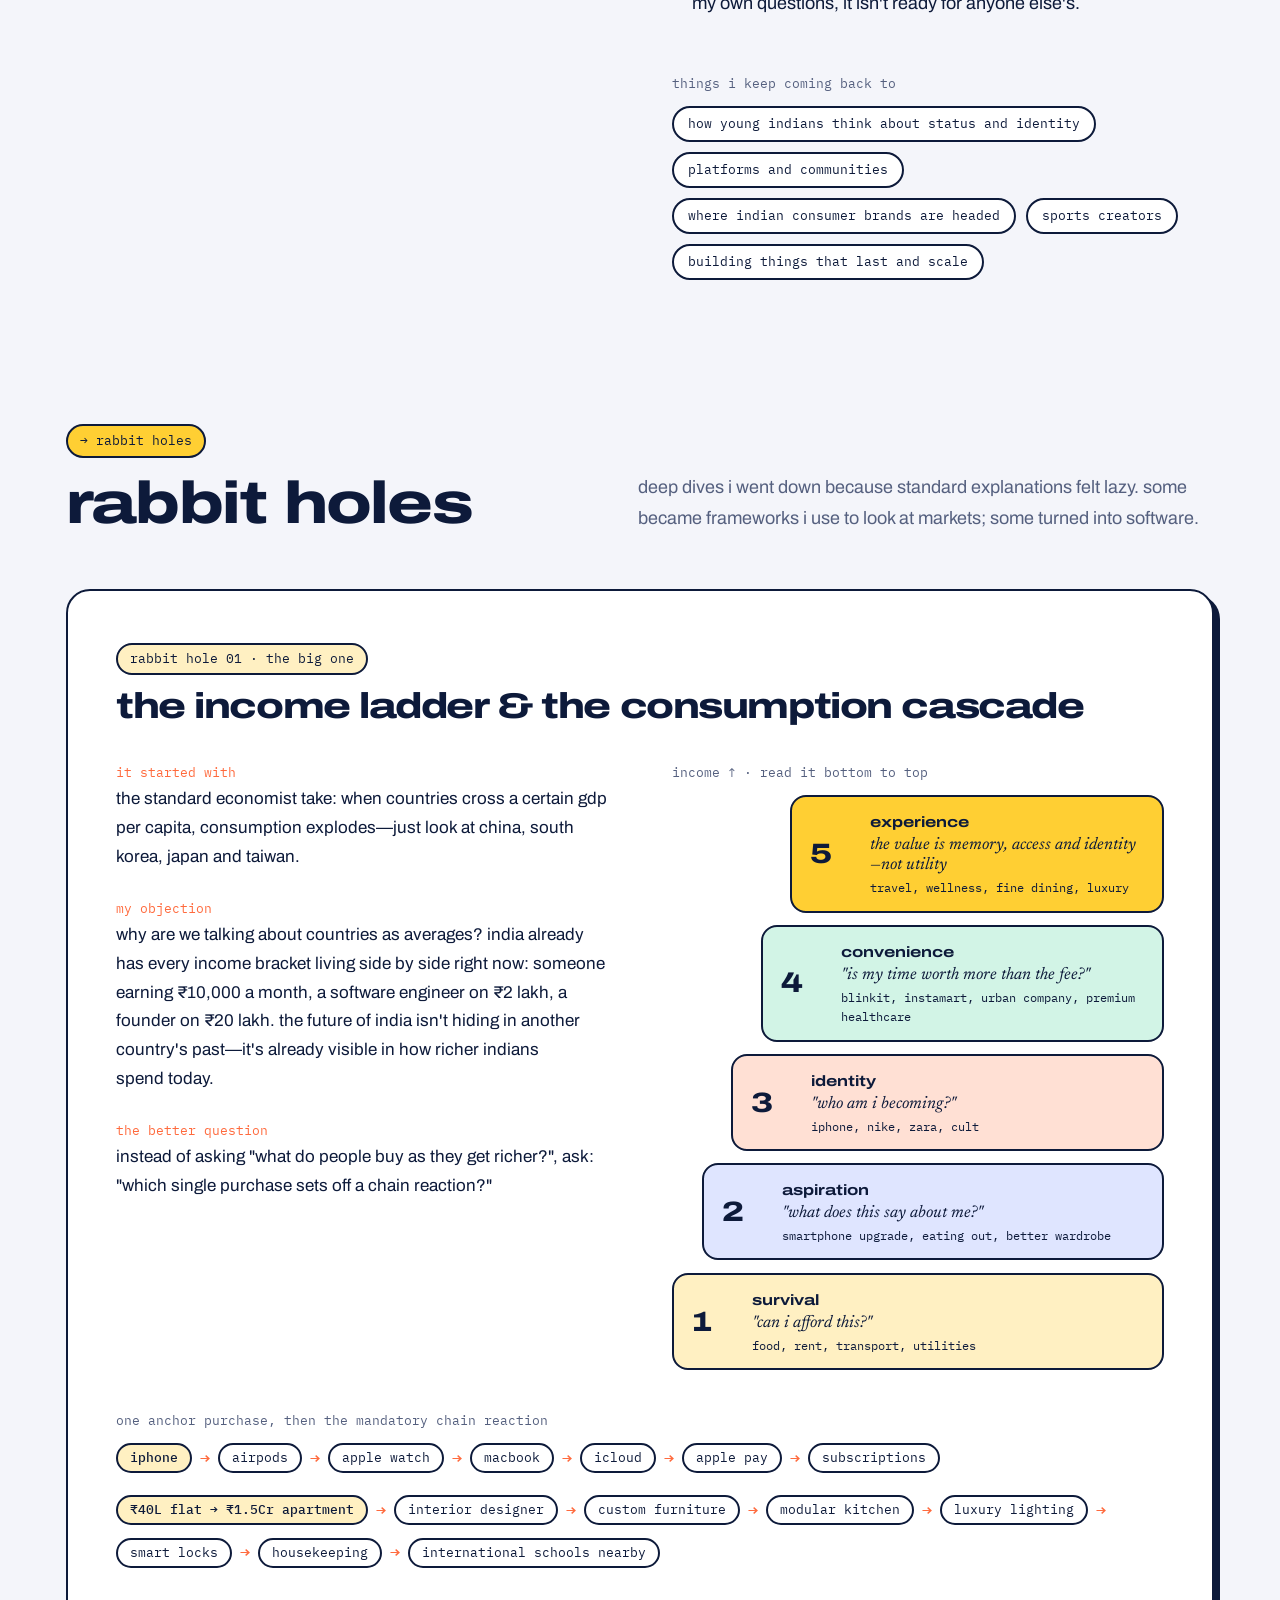
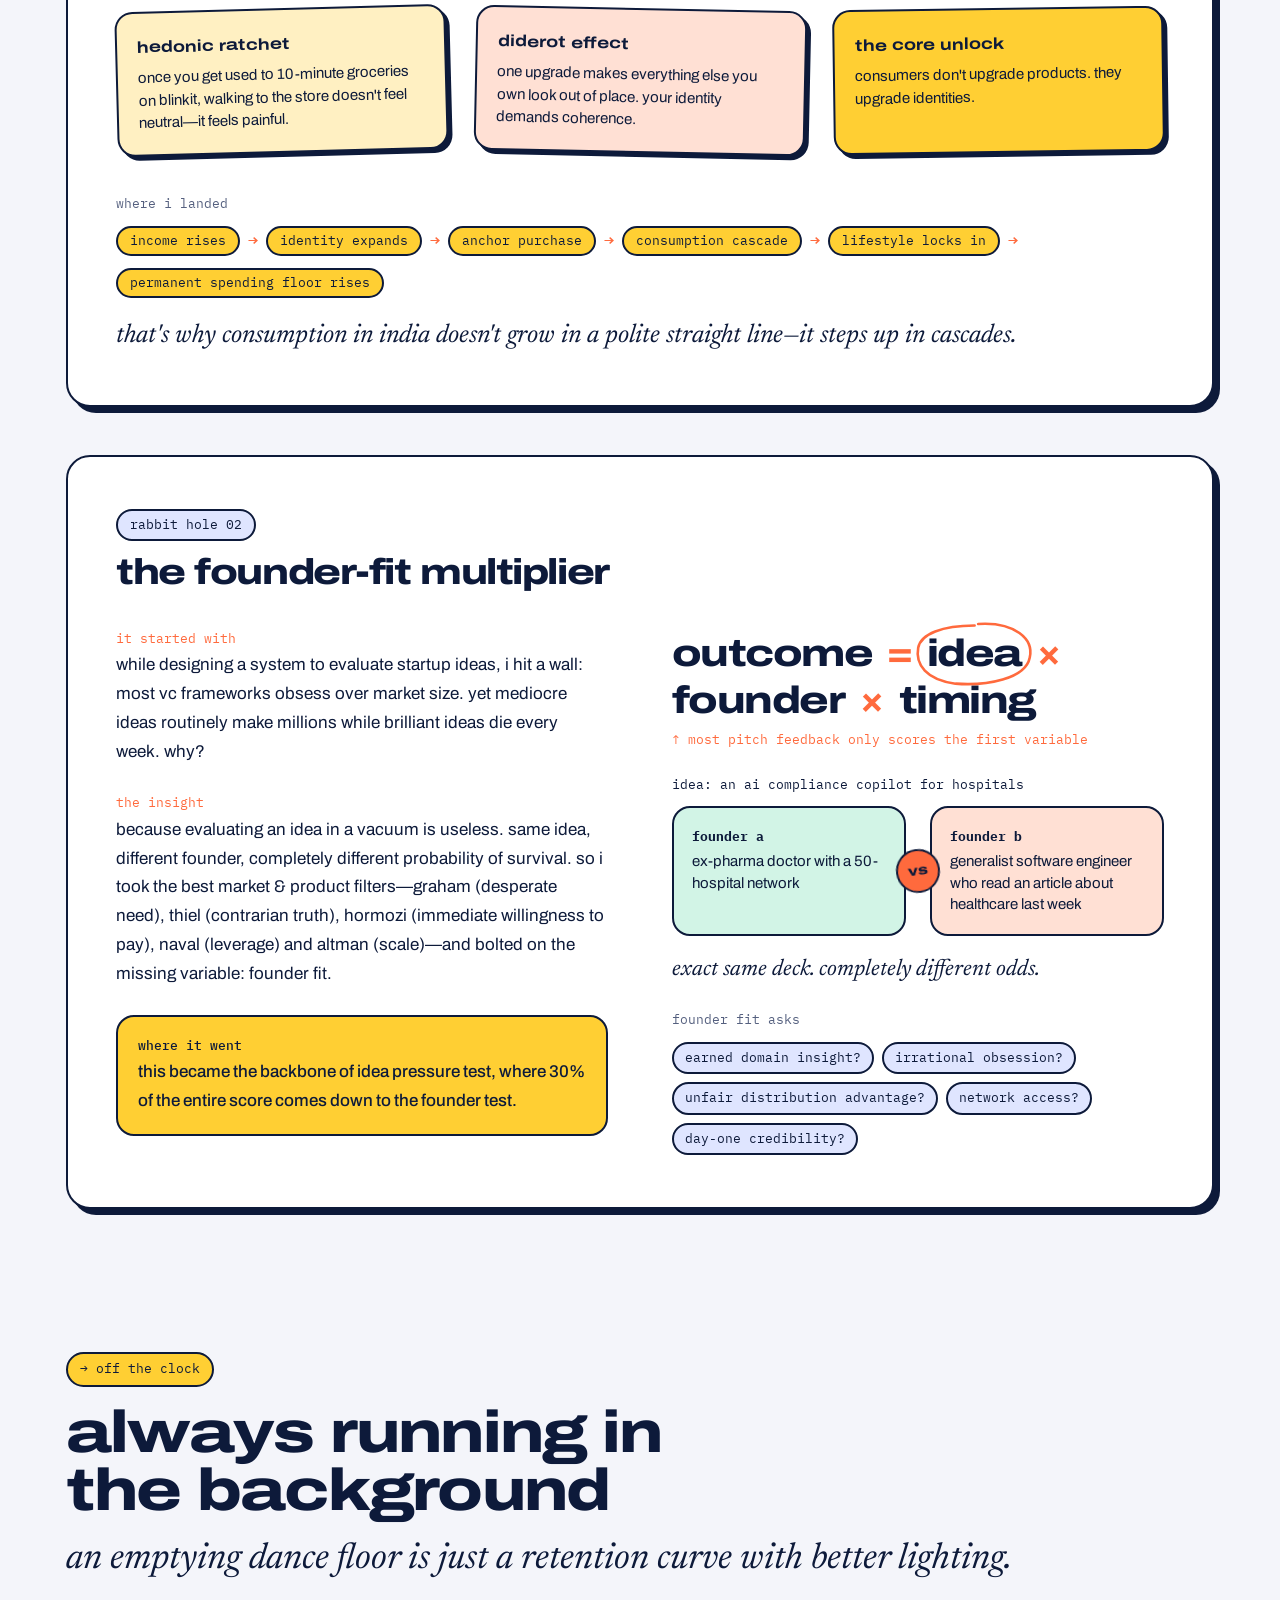
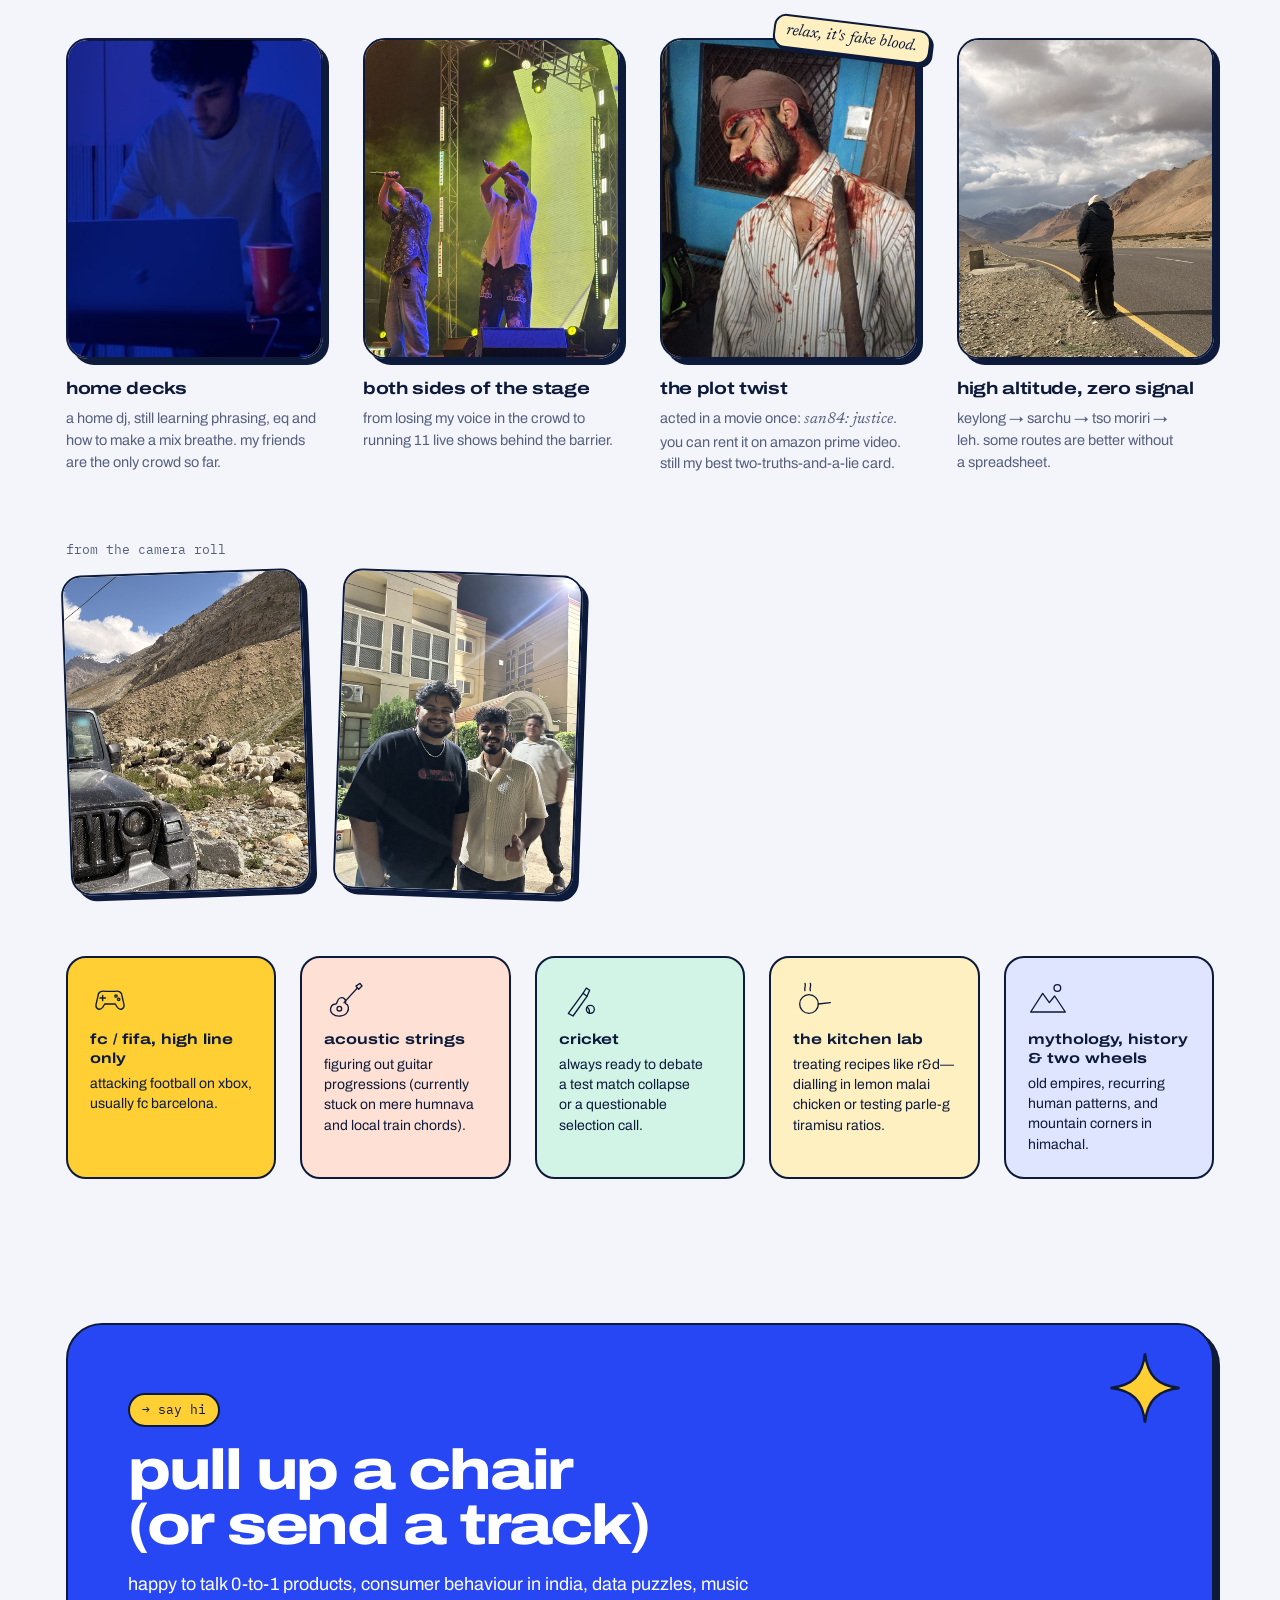
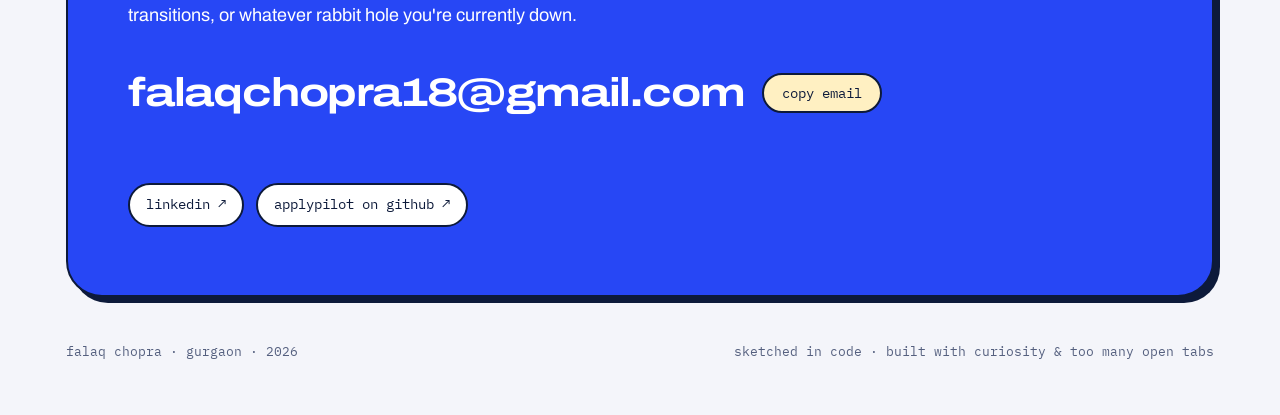
==== commit ad0bb00c: "Change favourite team to FC Barcelona Co-Authored-By: Claude Opus 5.5 <noreply@anthropic.com> Claude" ====
--- a/index.html
+++ b/index.html
@@ -1128,7 +1128,7 @@
       <ul class="likes">
         <li class="like" style="--lc: var(--sun)">
           <svg viewBox="0 0 60 60" aria-hidden="true"><path d="M12 24 C12 18 17 16 23 17 L37 17 C43 16 48 18 48 24 L51 37 C52 44 45 46 41 41 L38 36 L22 36 L19 41 C15 46 8 44 9 37 Z"></path><path d="M19 23 V31 M15 27 H23"></path><circle cx="39" cy="24" r="1.8"></circle><circle cx="43" cy="29" r="1.8"></circle></svg>
-          <b>fc / fifa, high line only</b><p>attacking football on xbox, usually real madrid or man city.</p>
+          <b>fc / fifa, high line only</b><p>attacking football on xbox, usually fc barcelona.</p>
         </li>
         <li class="like" style="--lc: var(--tang-soft)">
           <svg viewBox="0 0 60 60" aria-hidden="true"><path d="M18 36 C10 36 7 46 13 51 C19 56 31 55 35 48 C38 43 37 37 32 35 C34 29 29 25 24 27 C19 29 21 34 18 36 Z"></path><path d="M30 34 L50 12"></path><path d="M48 9 L54 5 L57 9 L52 14 Z"></path><circle cx="23" cy="43" r="3.5"></circle></svg>
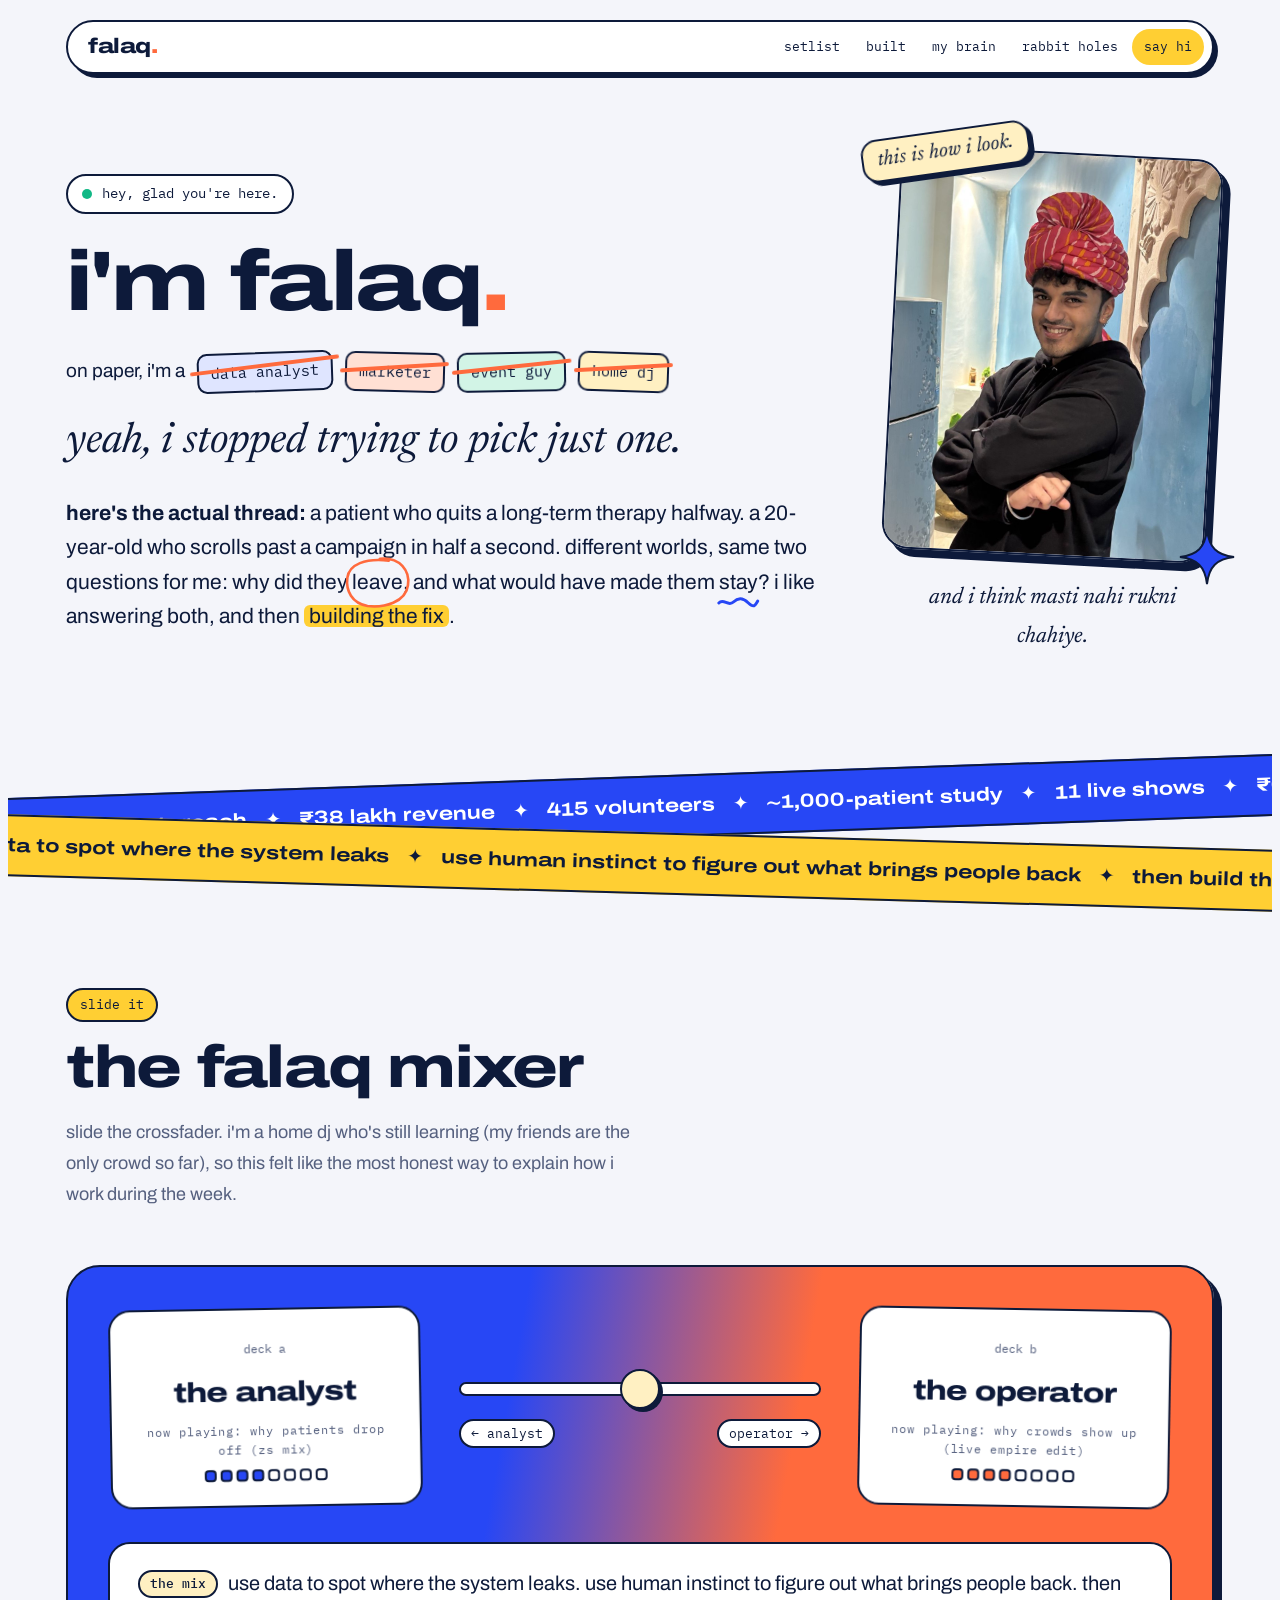
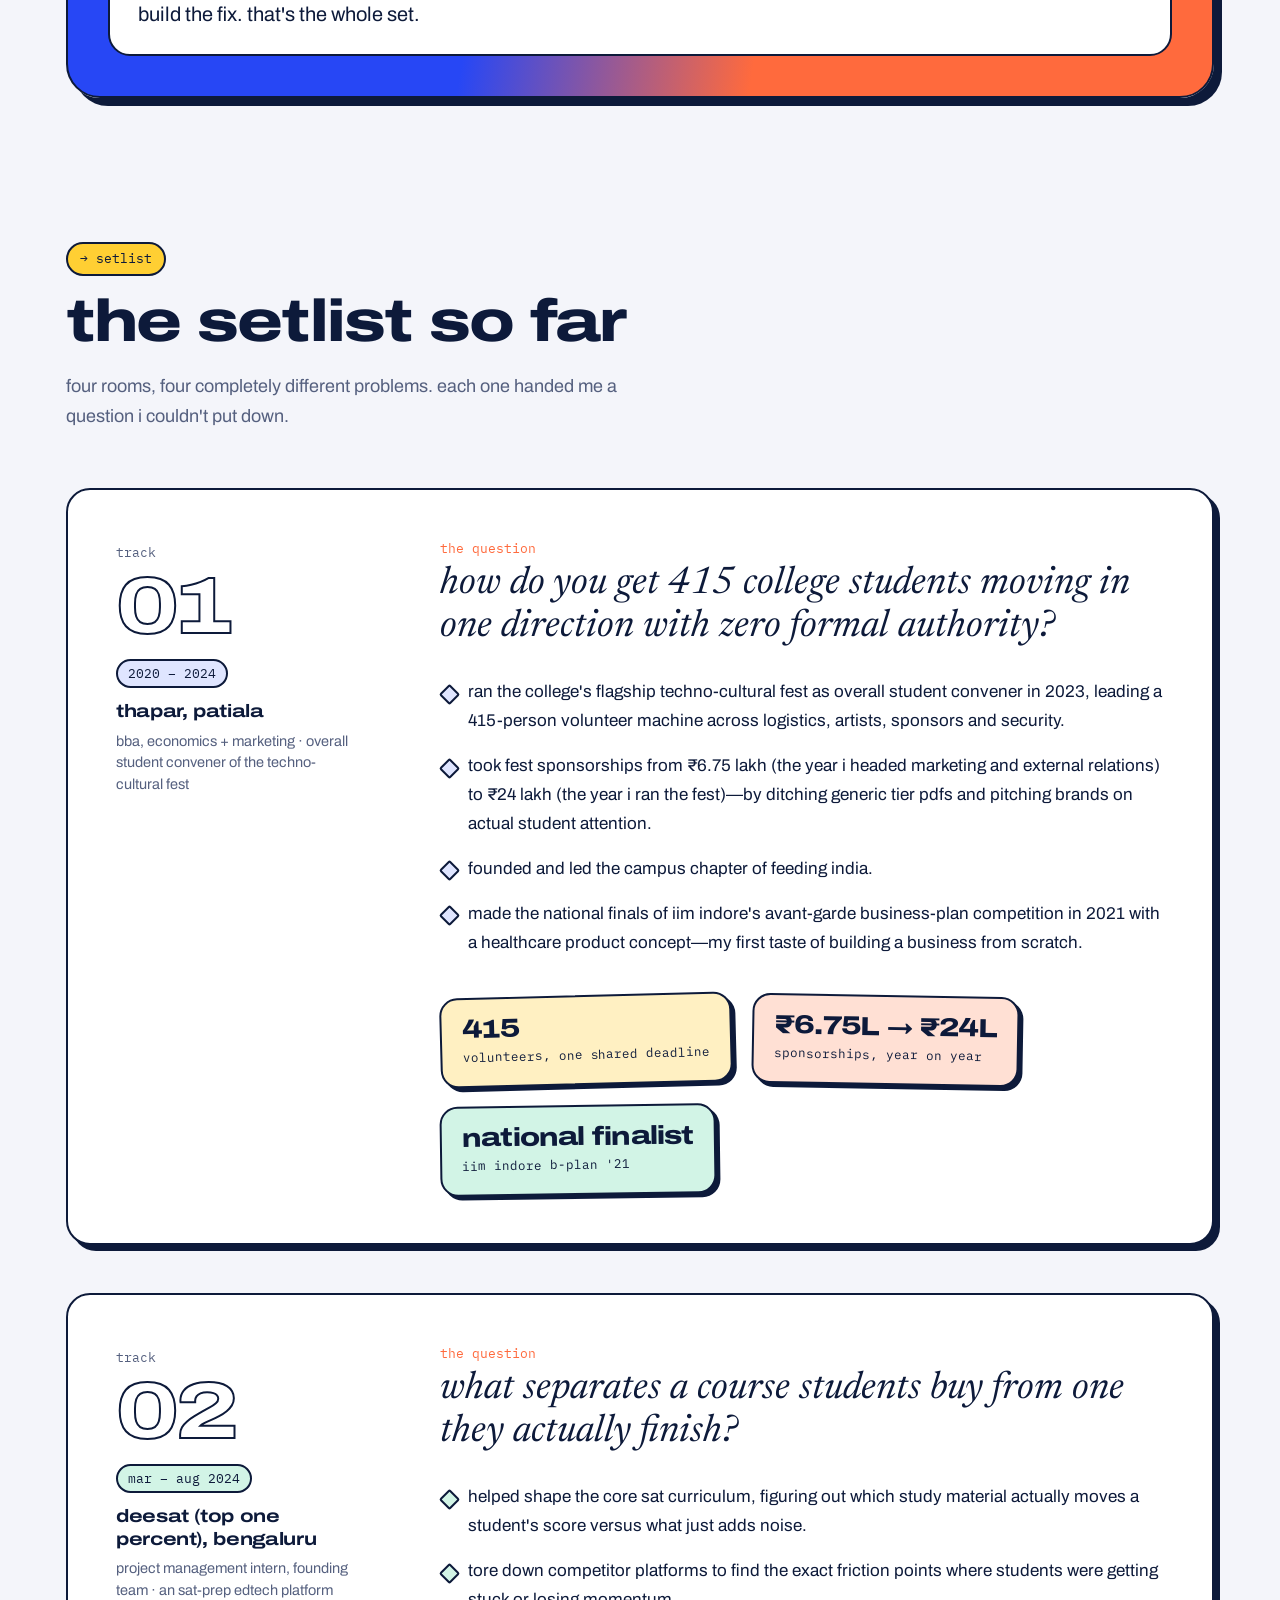
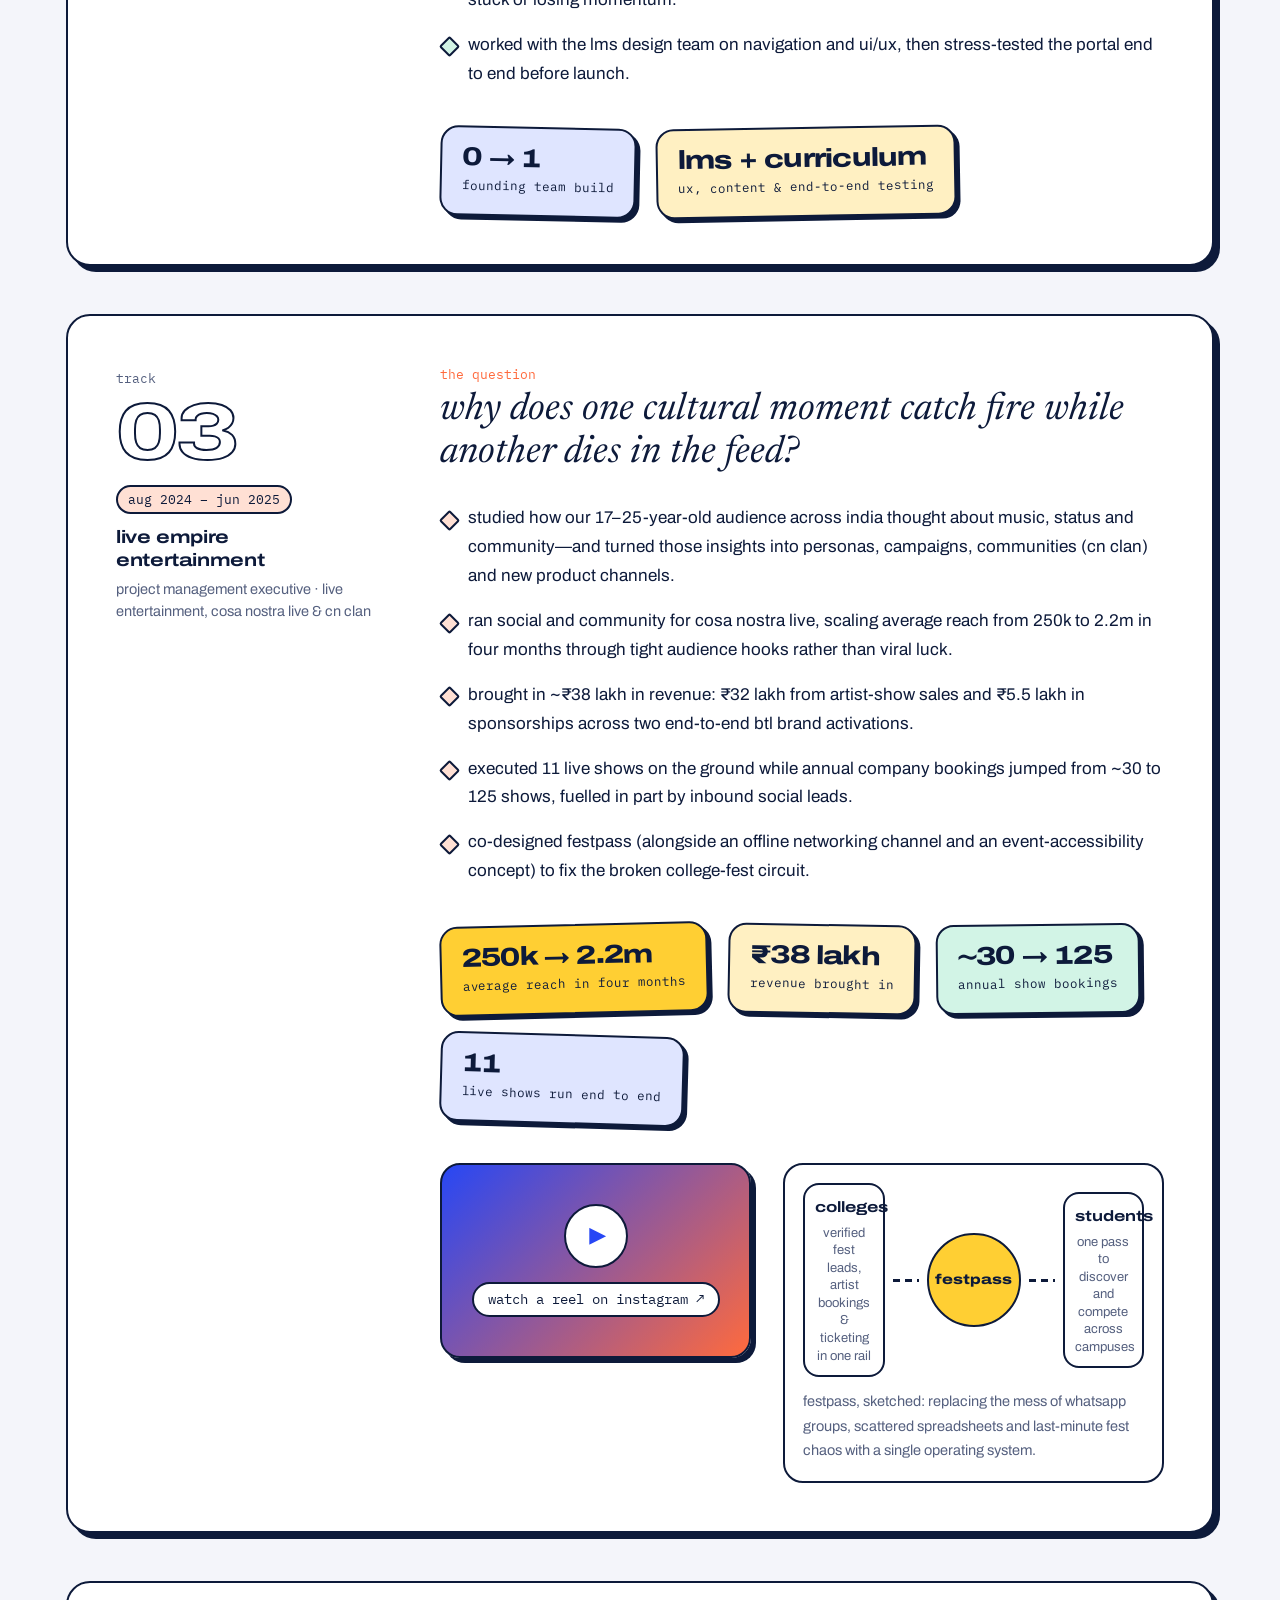
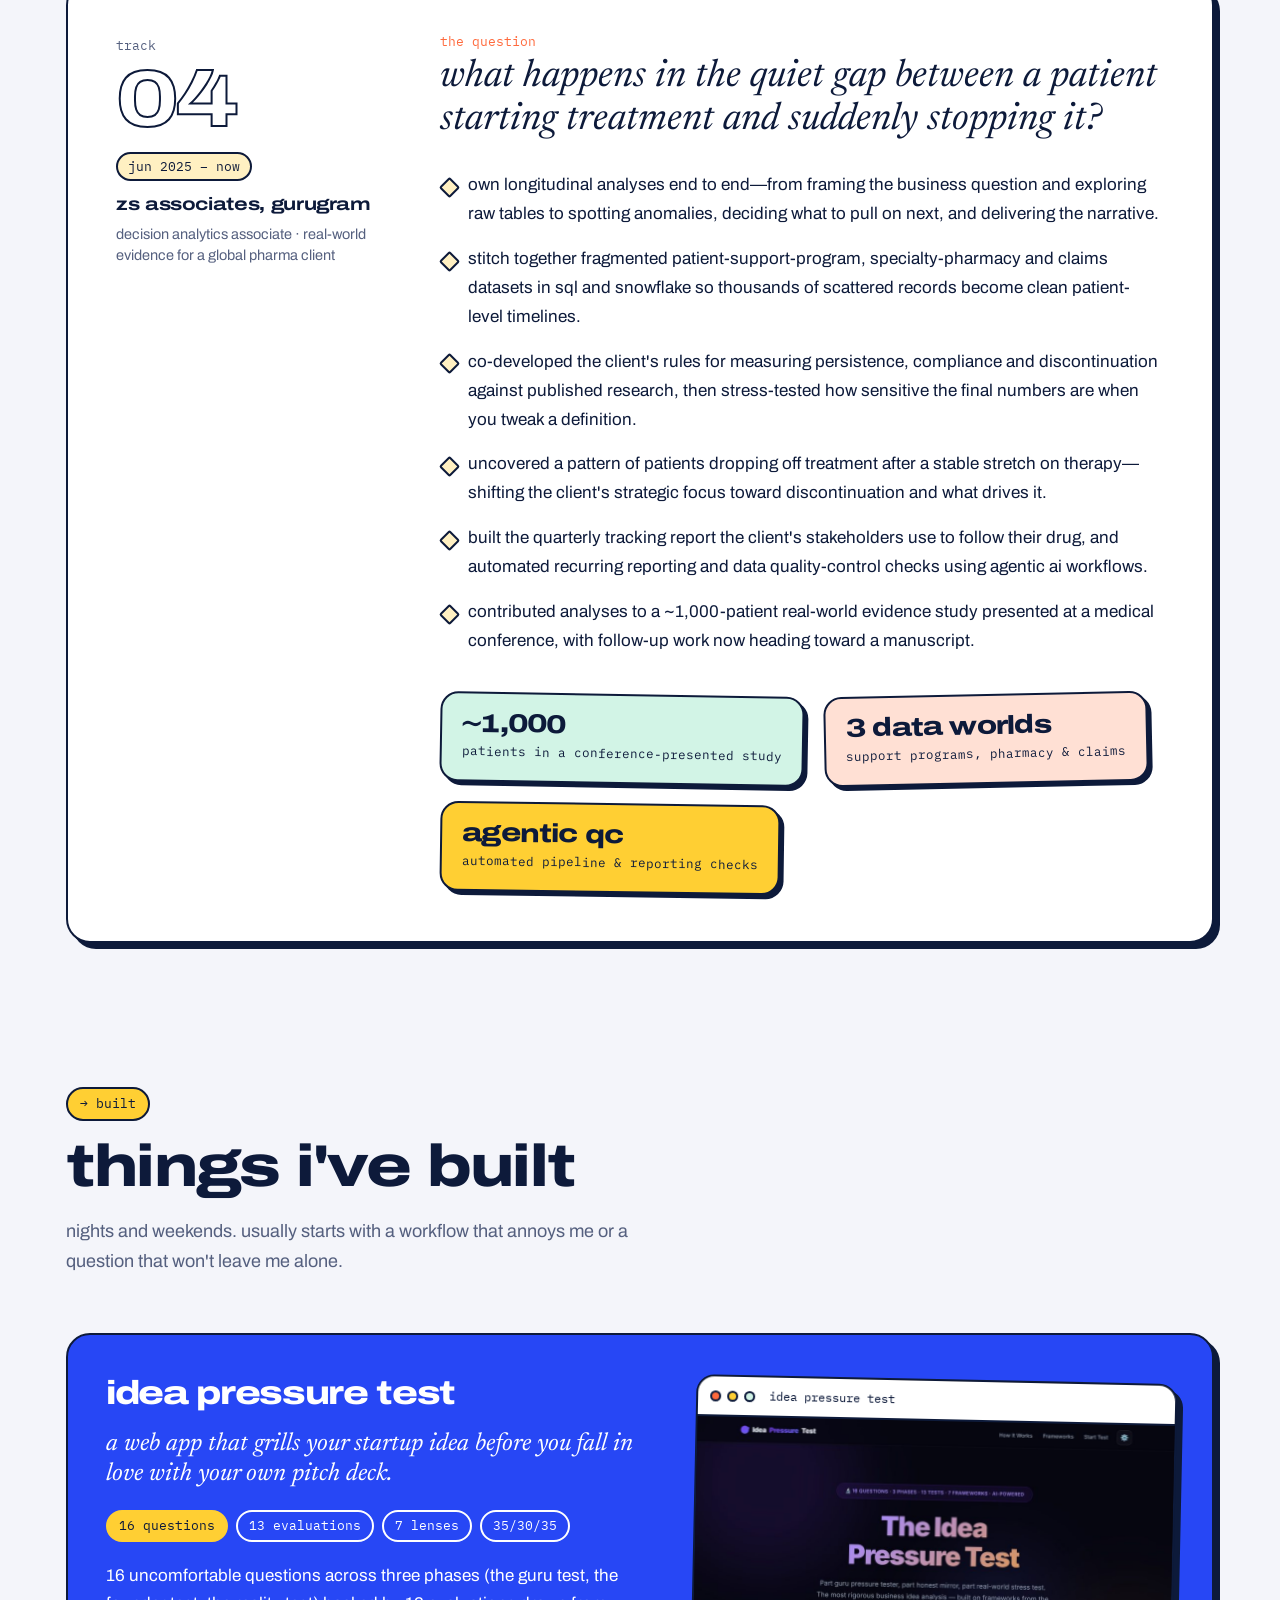
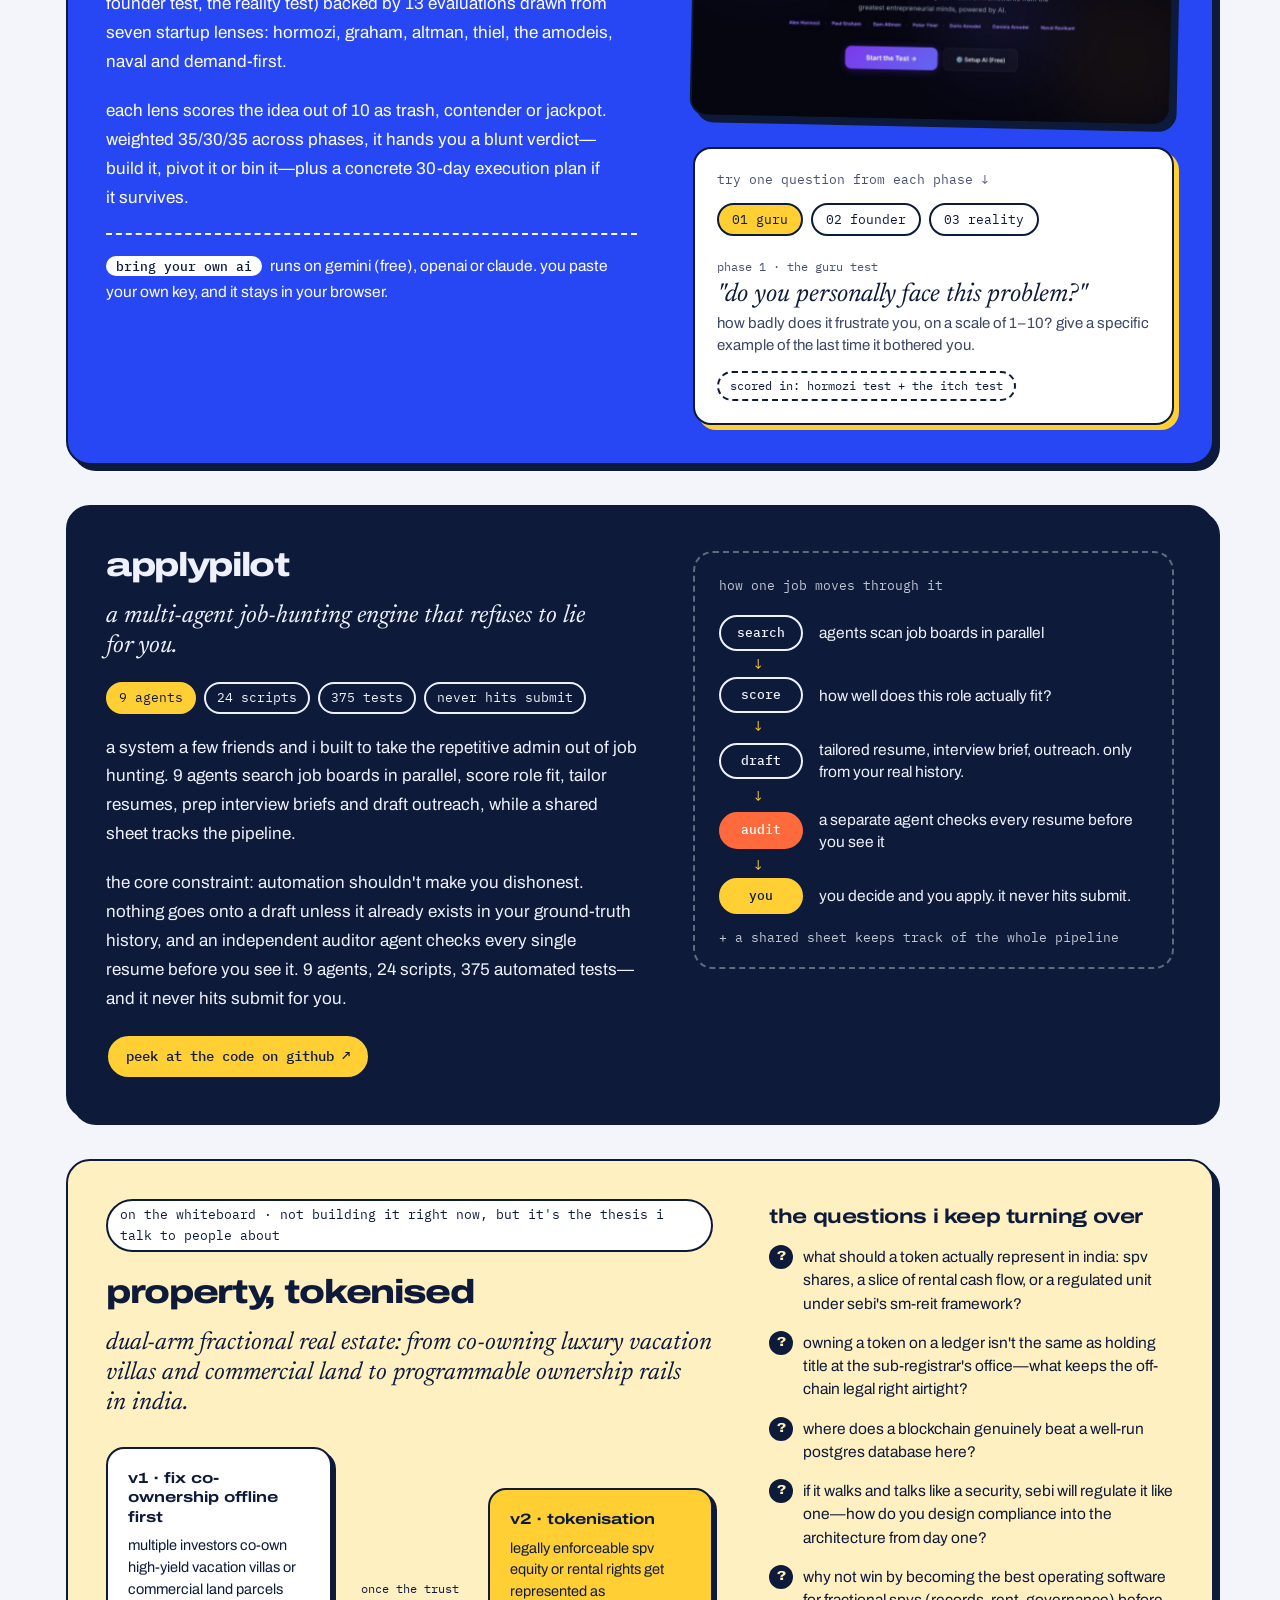
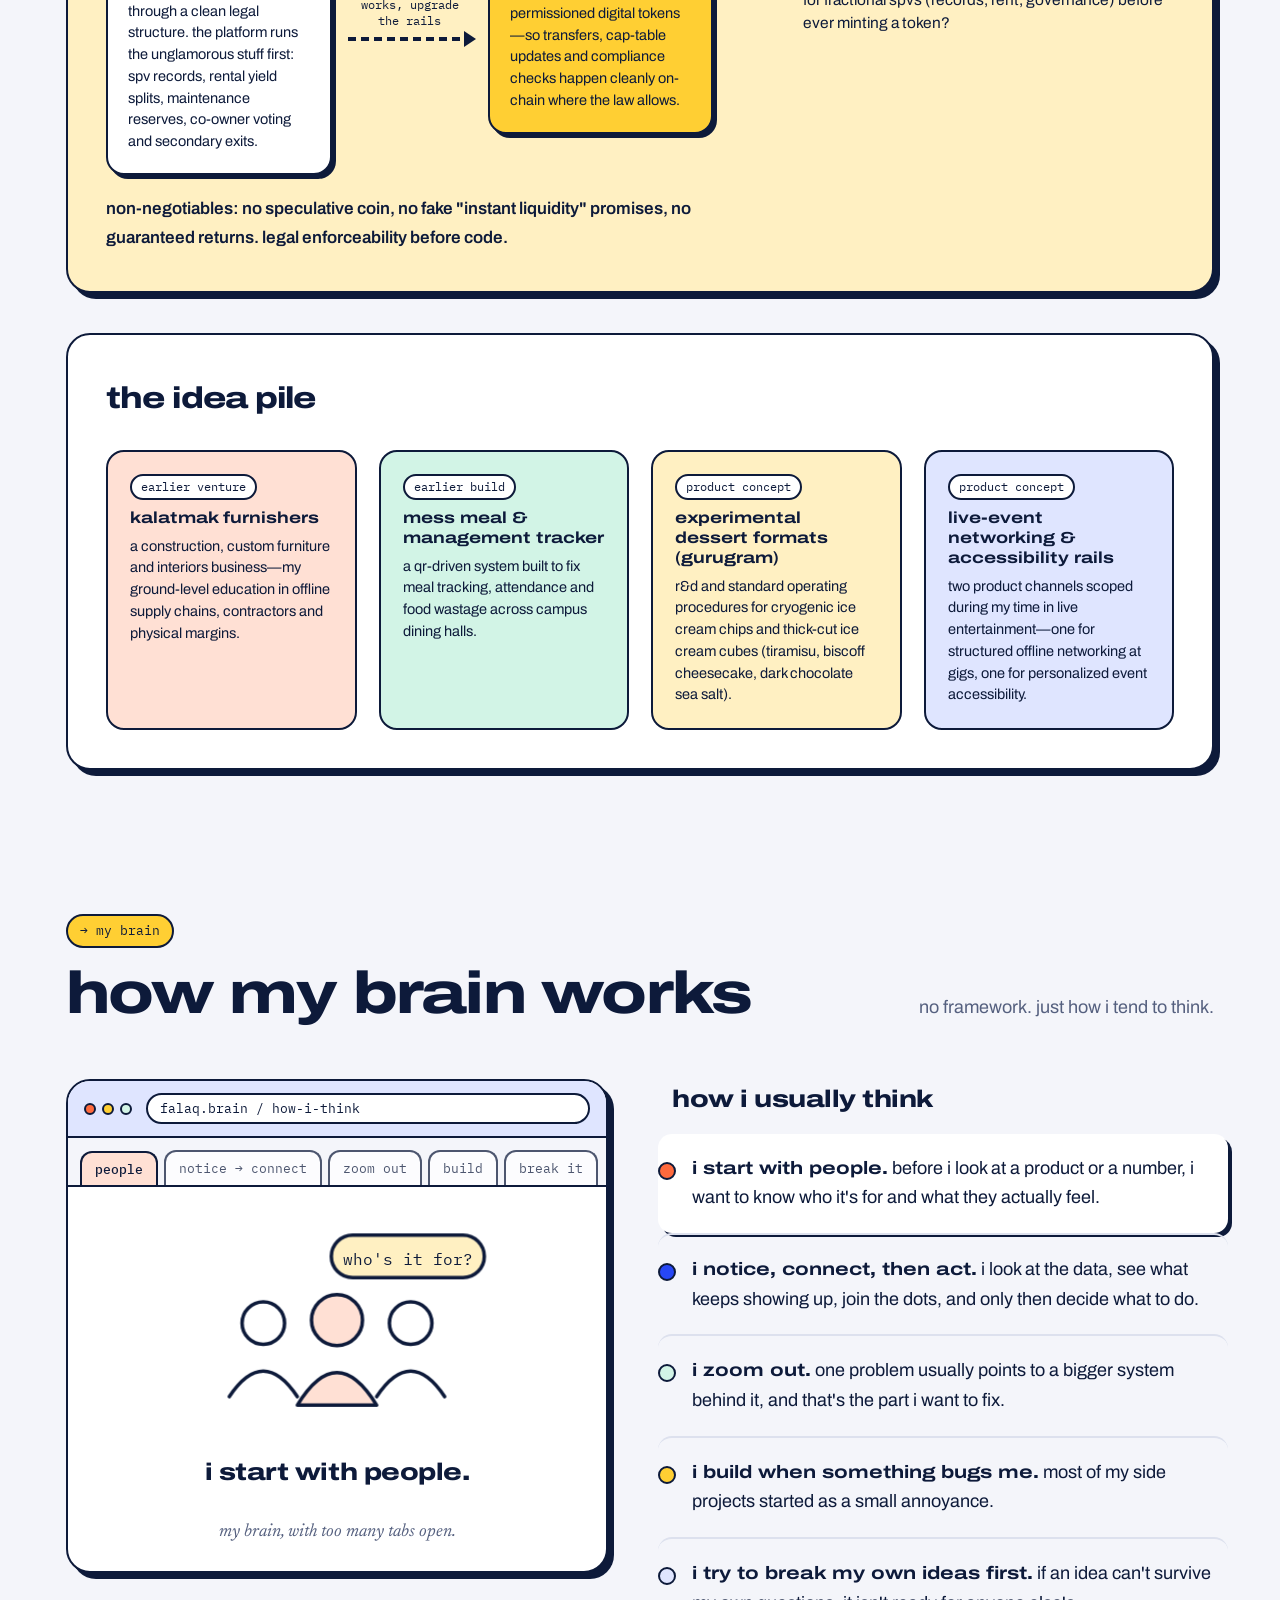
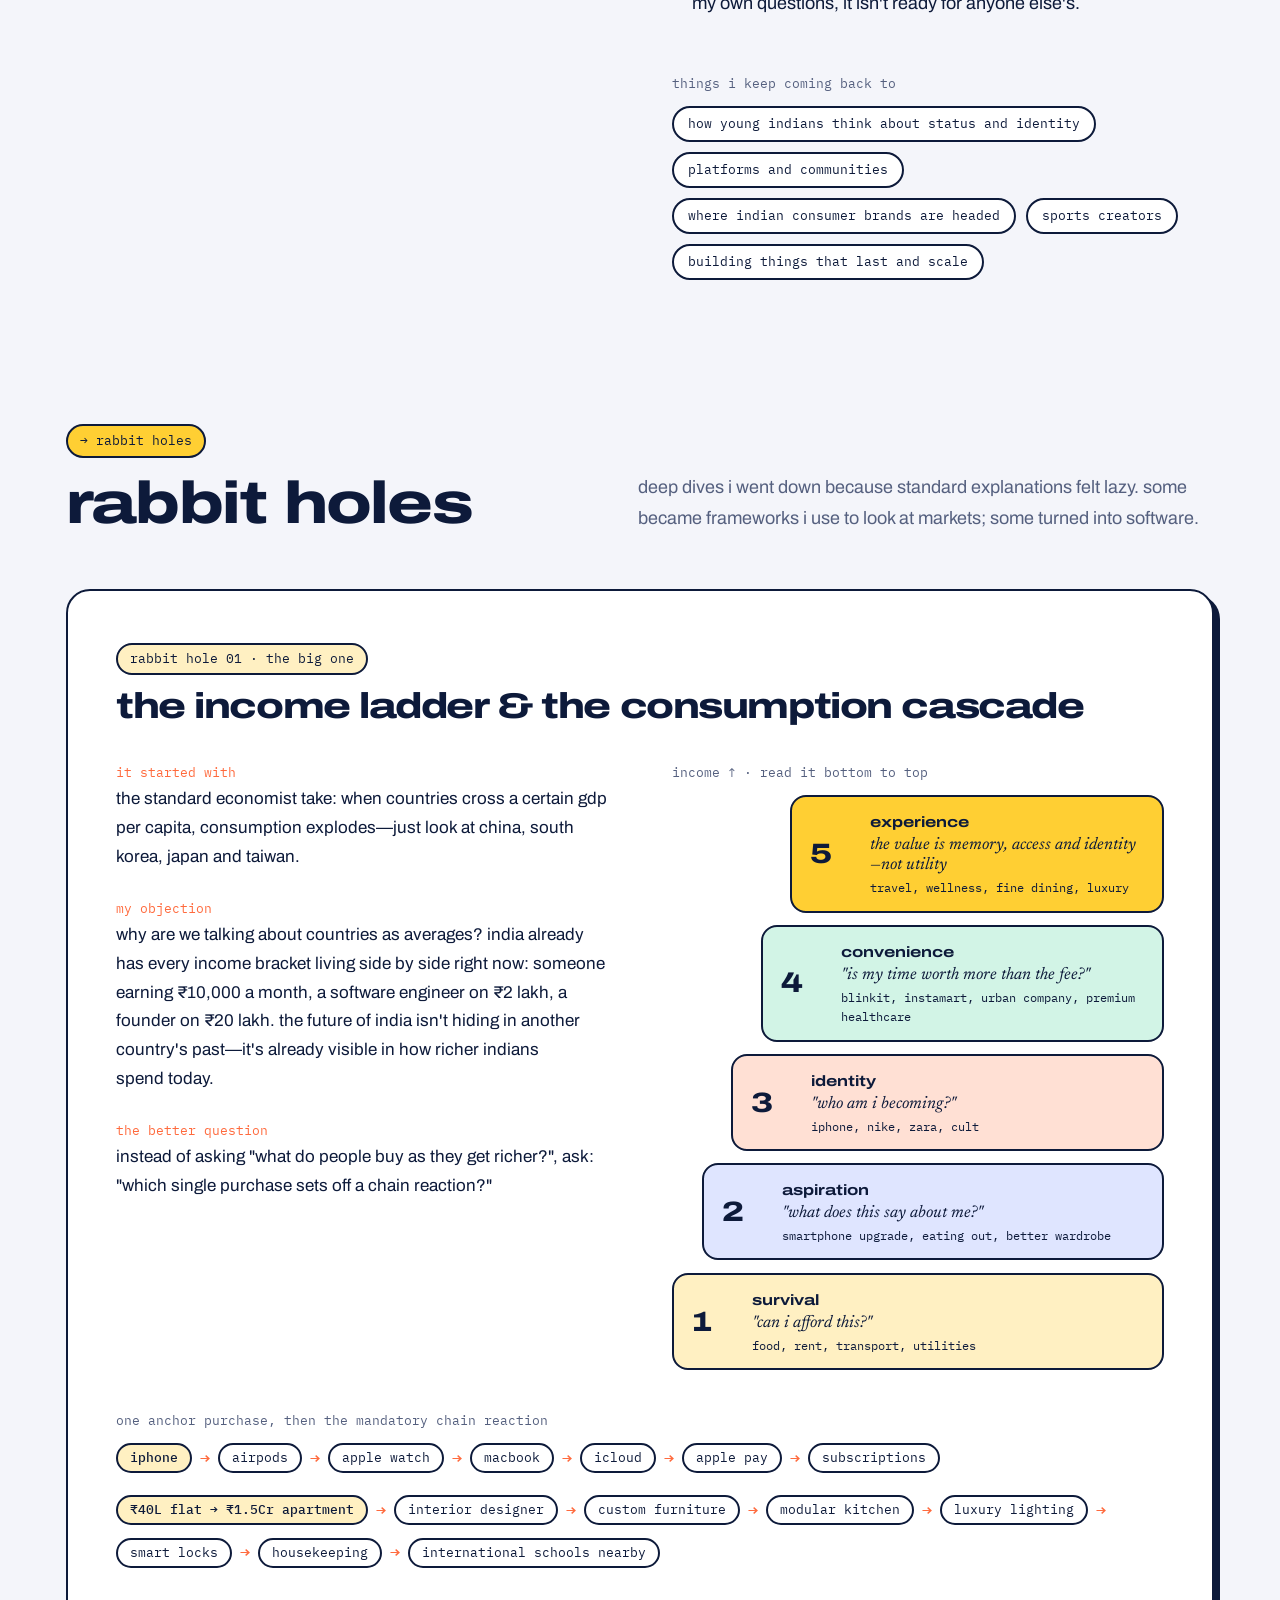
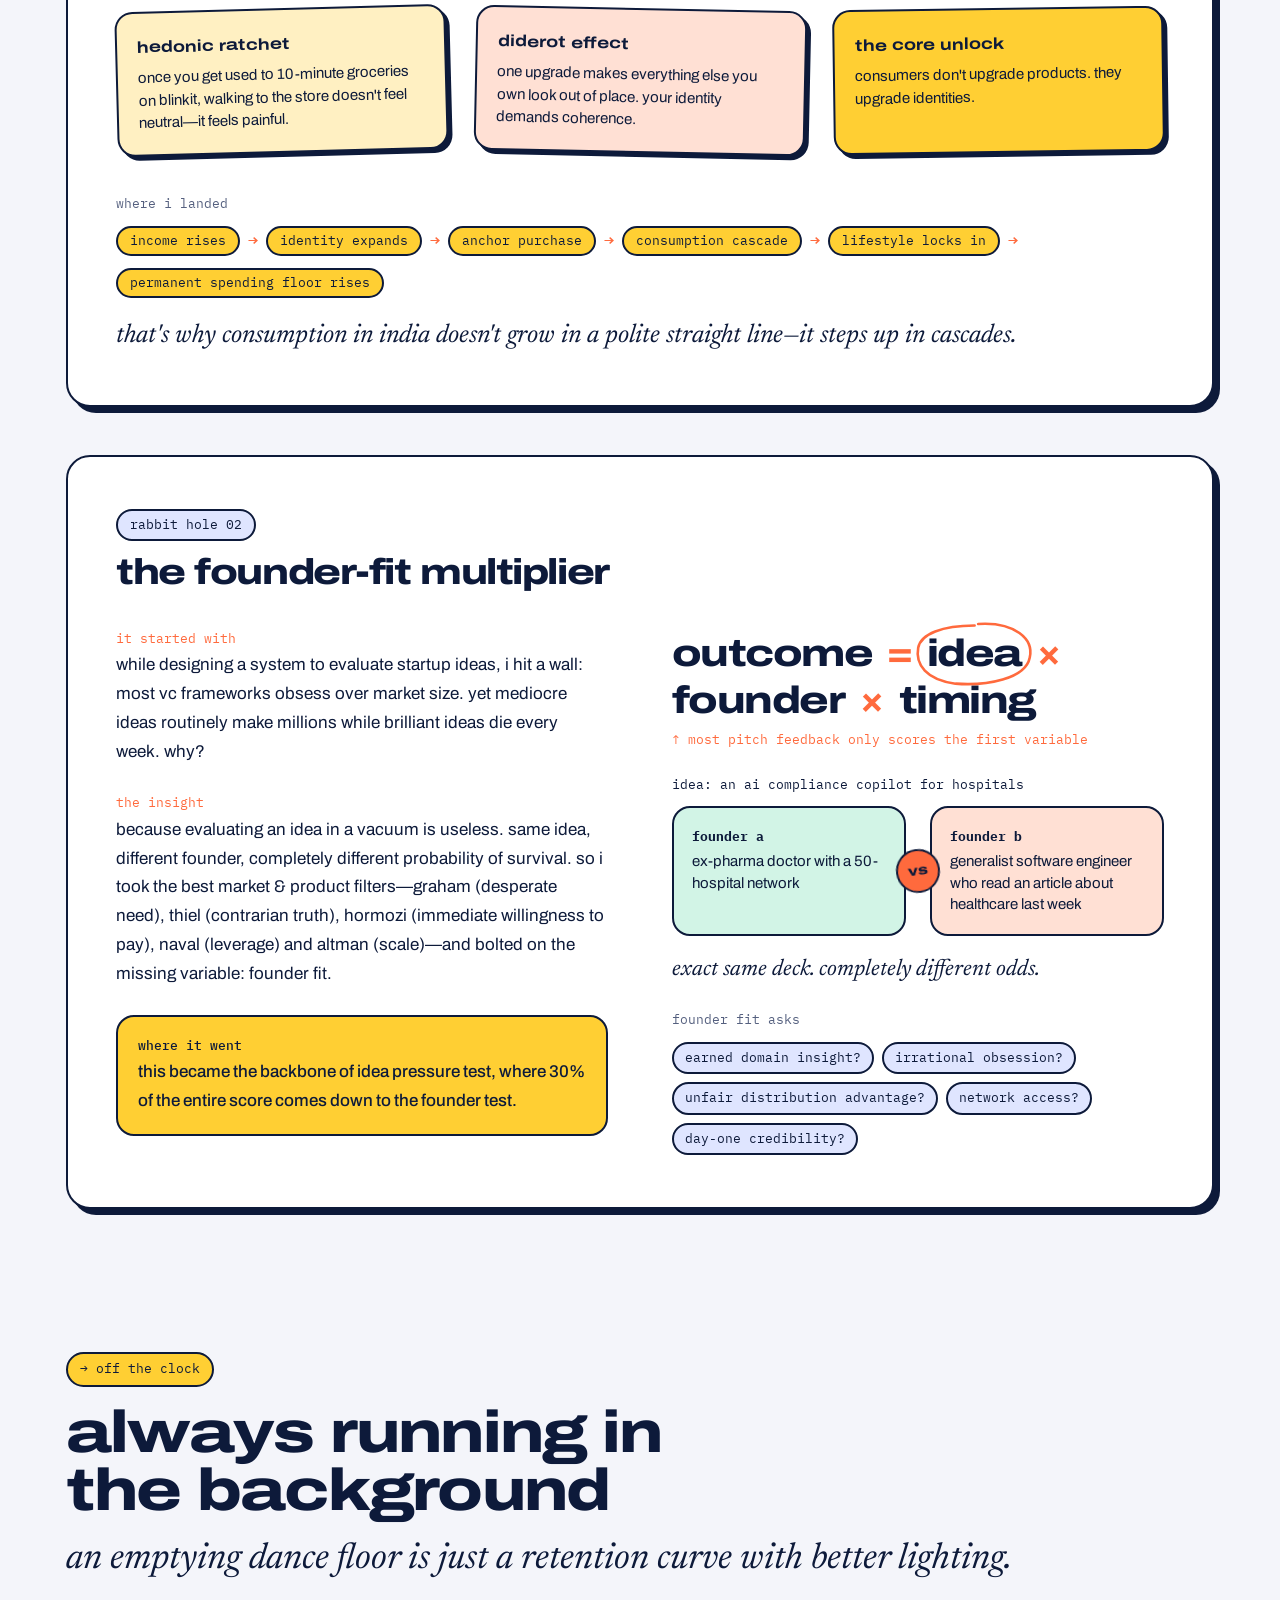
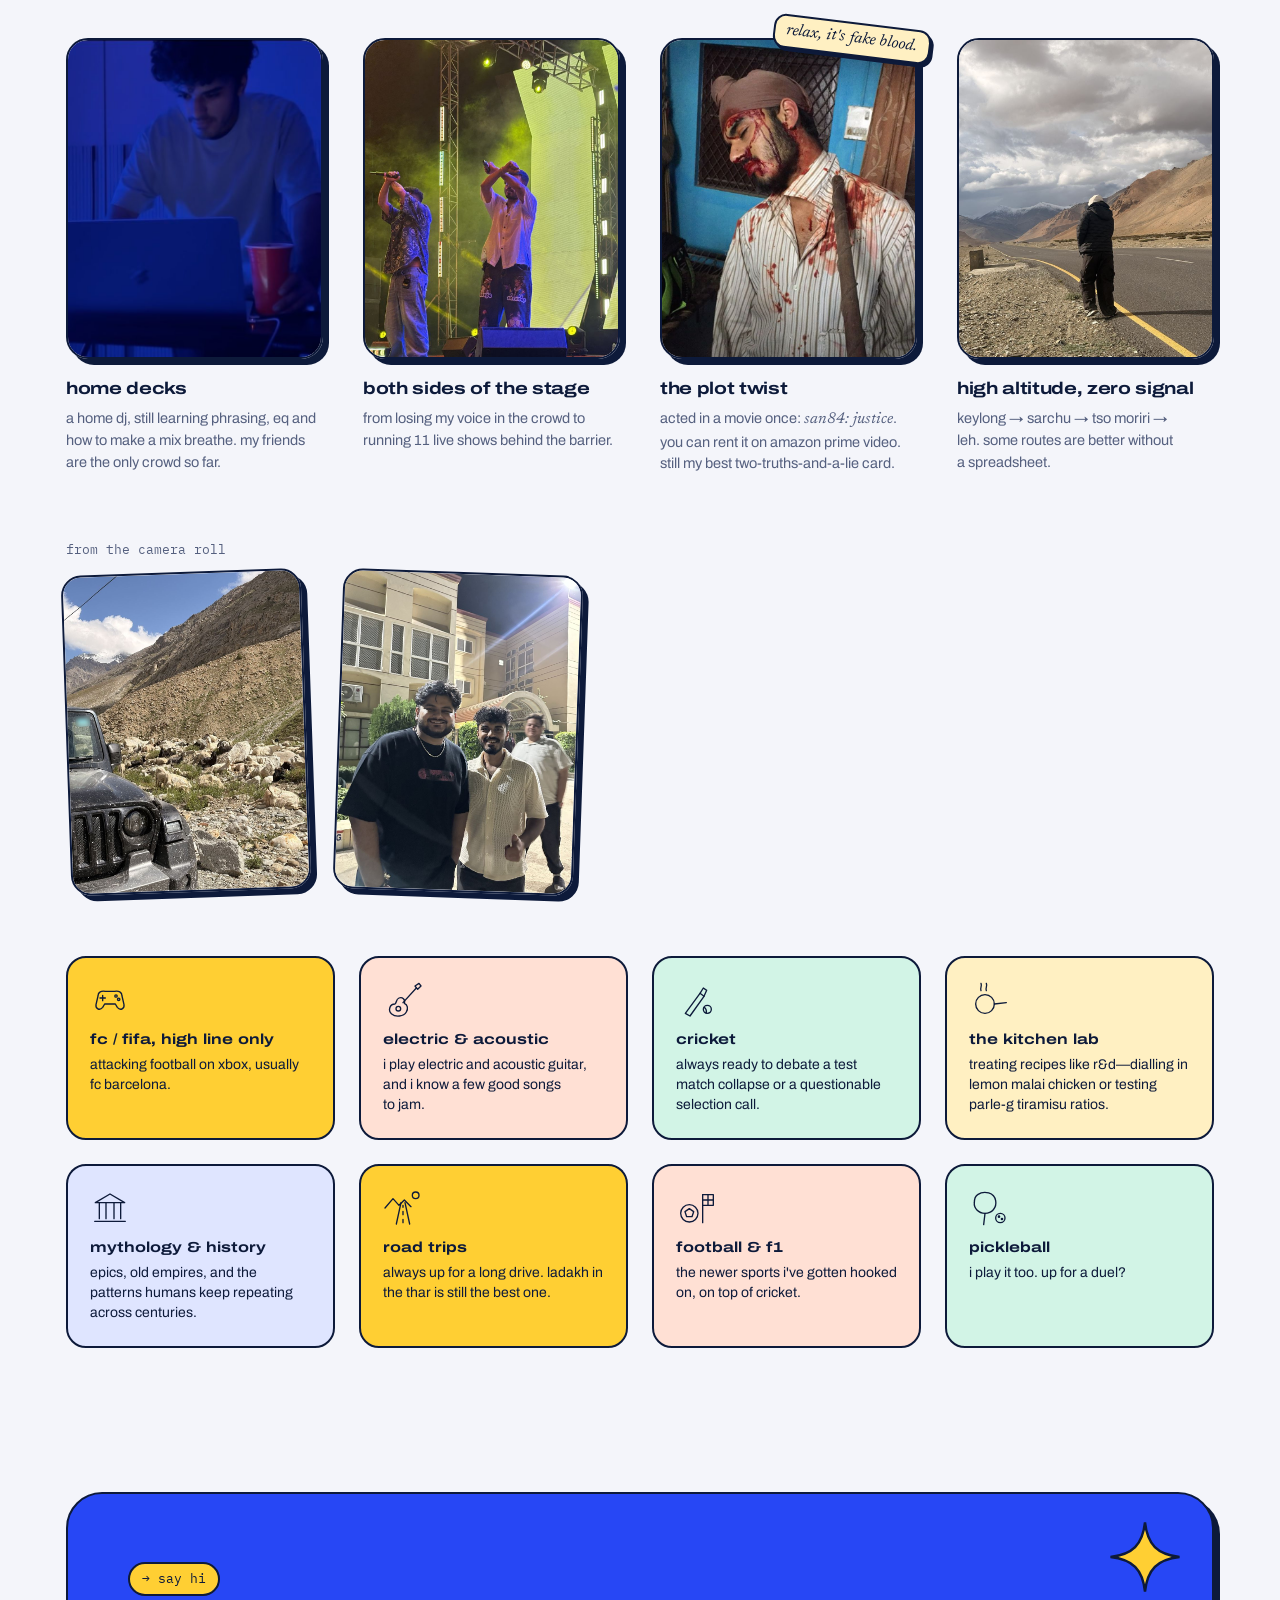
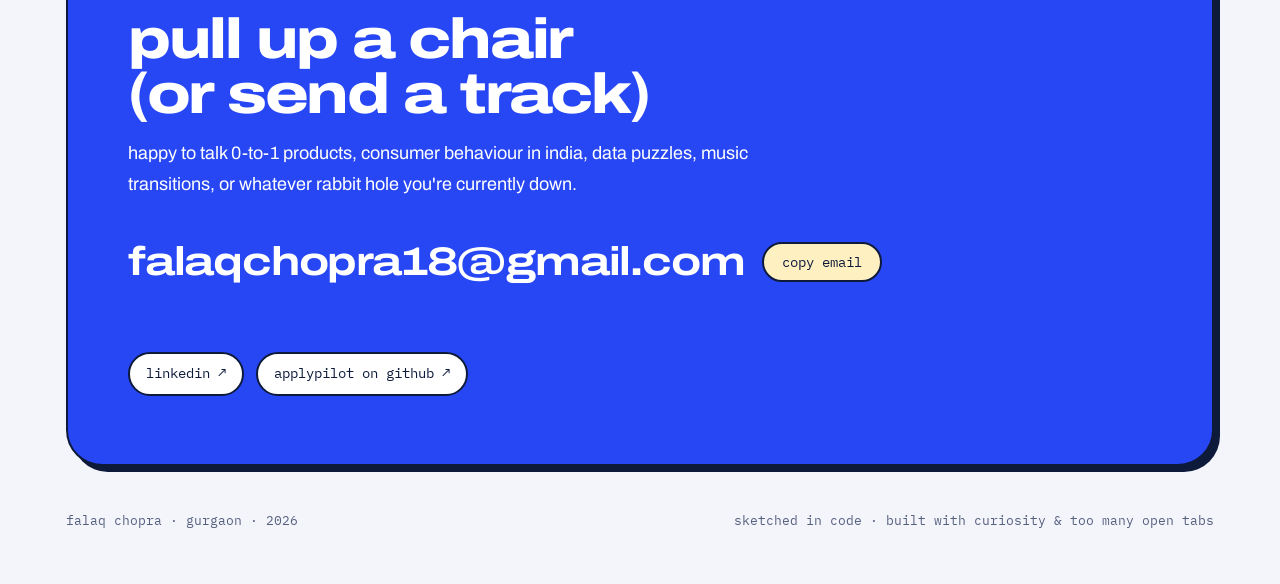
==== commit 5474bc33: "Update interests: guitar, mythology & history, road trips, football & F1, pickleball Co-Authored-By:" ====
--- a/index.html
+++ b/index.html
@@ -539,7 +539,7 @@
 .pc .photo { box-shadow: 6px 6px 0 var(--shadow); border-radius: 22px; }
 .pc h3 { font-family: var(--display); font-stretch: 125%; font-weight: 700; font-size: 17px; letter-spacing: -0.02em; margin: 16px 0 4px; }
 .pc p { margin: 0; font-size: 14.5px; line-height: 1.5; color: var(--ink-soft); }
-.likes { display: grid; grid-template-columns: repeat(5, minmax(0, 1fr)); gap: 24px; list-style: none; margin: 64px 0 0; padding: 0; }
+.likes { display: grid; grid-template-columns: repeat(4, minmax(0, 1fr)); gap: 24px; list-style: none; margin: 64px 0 0; padding: 0; }
 .like { border: 2px solid var(--line); border-radius: 20px; padding: 22px; background: var(--lc); color: var(--pop-ink); transition: transform .2s; min-width: 0; }
 .like:hover { transform: translateY(-4px) rotate(1deg); }
 .like svg { width: 40px; height: 40px; fill: none; stroke: currentColor; stroke-width: 2; stroke-linecap: round; stroke-linejoin: round; display: block; margin-bottom: 10px; }
@@ -581,7 +581,7 @@
   .stops { grid-template-columns: repeat(2, minmax(0, 1fr)); }
   .pile-grid { grid-template-columns: repeat(2, minmax(0, 1fr)); }
   .pgrid { grid-template-columns: repeat(2, minmax(0, 1fr)); }
-  .likes { grid-template-columns: repeat(3, minmax(0, 1fr)); }
+  .likes { grid-template-columns: repeat(4, minmax(0, 1fr)); }
   .b-ipt, .b-ap { grid-column: span 12; }
 }
 @media (max-width: 860px) {
@@ -603,6 +603,7 @@
   .pipe .io { grid-column: 1 / -1; justify-self: center; margin-top: 0; max-width: none; }
   .rail, .tdot, .loop { display: none; }
   .notes { grid-template-columns: minmax(0, 1fr); }
+  .likes { grid-template-columns: repeat(2, minmax(0, 1fr)); }
 }
 @media (max-width: 560px) {
   body { font-size: 16px; }
@@ -1132,7 +1133,7 @@
         </li>
         <li class="like" style="--lc: var(--tang-soft)">
           <svg viewBox="0 0 60 60" aria-hidden="true"><path d="M18 36 C10 36 7 46 13 51 C19 56 31 55 35 48 C38 43 37 37 32 35 C34 29 29 25 24 27 C19 29 21 34 18 36 Z"></path><path d="M30 34 L50 12"></path><path d="M48 9 L54 5 L57 9 L52 14 Z"></path><circle cx="23" cy="43" r="3.5"></circle></svg>
-          <b>acoustic strings</b><p>figuring out guitar progressions (currently stuck on mere humnava and local train chords).</p>
+          <b>electric &amp; acoustic</b><p>i play electric and acoustic guitar, and i know a few good songs to jam.</p>
         </li>
         <li class="like" style="--lc: var(--mint-soft)">
           <svg viewBox="0 0 60 60" aria-hidden="true"><path d="M14 50 L36 20 L42 24.5 L21 54 Z"></path><path d="M36 20 L41 12 L46 15.5 L42 24.5"></path><circle cx="47" cy="44" r="6"></circle><path d="M42.5 41 C45 43 46 46 45.5 49.5"></path></svg>
@@ -1143,8 +1144,20 @@
           <b>the kitchen lab</b><p>treating recipes like r&amp;d—dialling in lemon malai chicken or testing parle-g tiramisu ratios.</p>
         </li>
         <li class="like" style="--lc: var(--sky)">
-          <svg viewBox="0 0 60 60" aria-hidden="true"><path d="M4 48 L22 20 L32 34 L40 24 L56 48 Z"></path><circle cx="44" cy="12" r="5"></circle></svg>
-          <b>mythology, history &amp; two wheels</b><p>old empires, recurring human patterns, and mountain corners in himachal.</p>
+          <svg viewBox="0 0 60 60" aria-hidden="true"><path d="M8 22 L30 9 L52 22 Z"></path><path d="M14 22 V46 M24 22 V46 M36 22 V46 M46 22 V46"></path><path d="M7 50 H53"></path></svg>
+          <b>mythology &amp; history</b><p>epics, old empires, and the patterns humans keep repeating across centuries.</p>
+        </li>
+        <li class="like" style="--lc: var(--sun)">
+          <svg viewBox="0 0 60 60" aria-hidden="true"><path d="M20 54 L27 22 M40 54 L33 22"></path><path d="M30 52 V47 M30 40 V35 M30 29 V26"></path><path d="M3 30 L15 16 L24 26 L32 18 L42 28"></path><circle cx="49" cy="11" r="5"></circle></svg>
+          <b>road trips</b><p>always up for a long drive. ladakh in the thar is still the best one.</p>
+        </li>
+        <li class="like" style="--lc: var(--tang-soft)">
+          <svg viewBox="0 0 60 60" aria-hidden="true"><circle cx="20" cy="38" r="13"></circle><path d="M20 31 L26.5 35.5 L24 43 L16 43 L13.5 35.5 Z"></path><path d="M40 52 V10"></path><path d="M40 10 H56 V26 H40"></path><path d="M48 10 V26 M40 18 H56"></path></svg>
+          <b>football &amp; f1</b><p>the newer sports i've gotten hooked on, on top of cricket.</p>
+        </li>
+        <li class="like" style="--lc: var(--mint-soft)">
+          <svg viewBox="0 0 60 60" aria-hidden="true"><path d="M13 10 C23 3 38 7 40 19 C42 30 34 38 24 38 C14 38 7 30 8 22 C8 16 10 12 13 10 Z"></path><path d="M24 38 L22 55"></path><circle cx="47" cy="45" r="7"></circle><circle cx="45" cy="43" r="1"></circle><circle cx="49.5" cy="46.5" r="1"></circle></svg>
+          <b>pickleball</b><p>i play it too. up for a duel?</p>
         </li>
       </ul>
     </div>
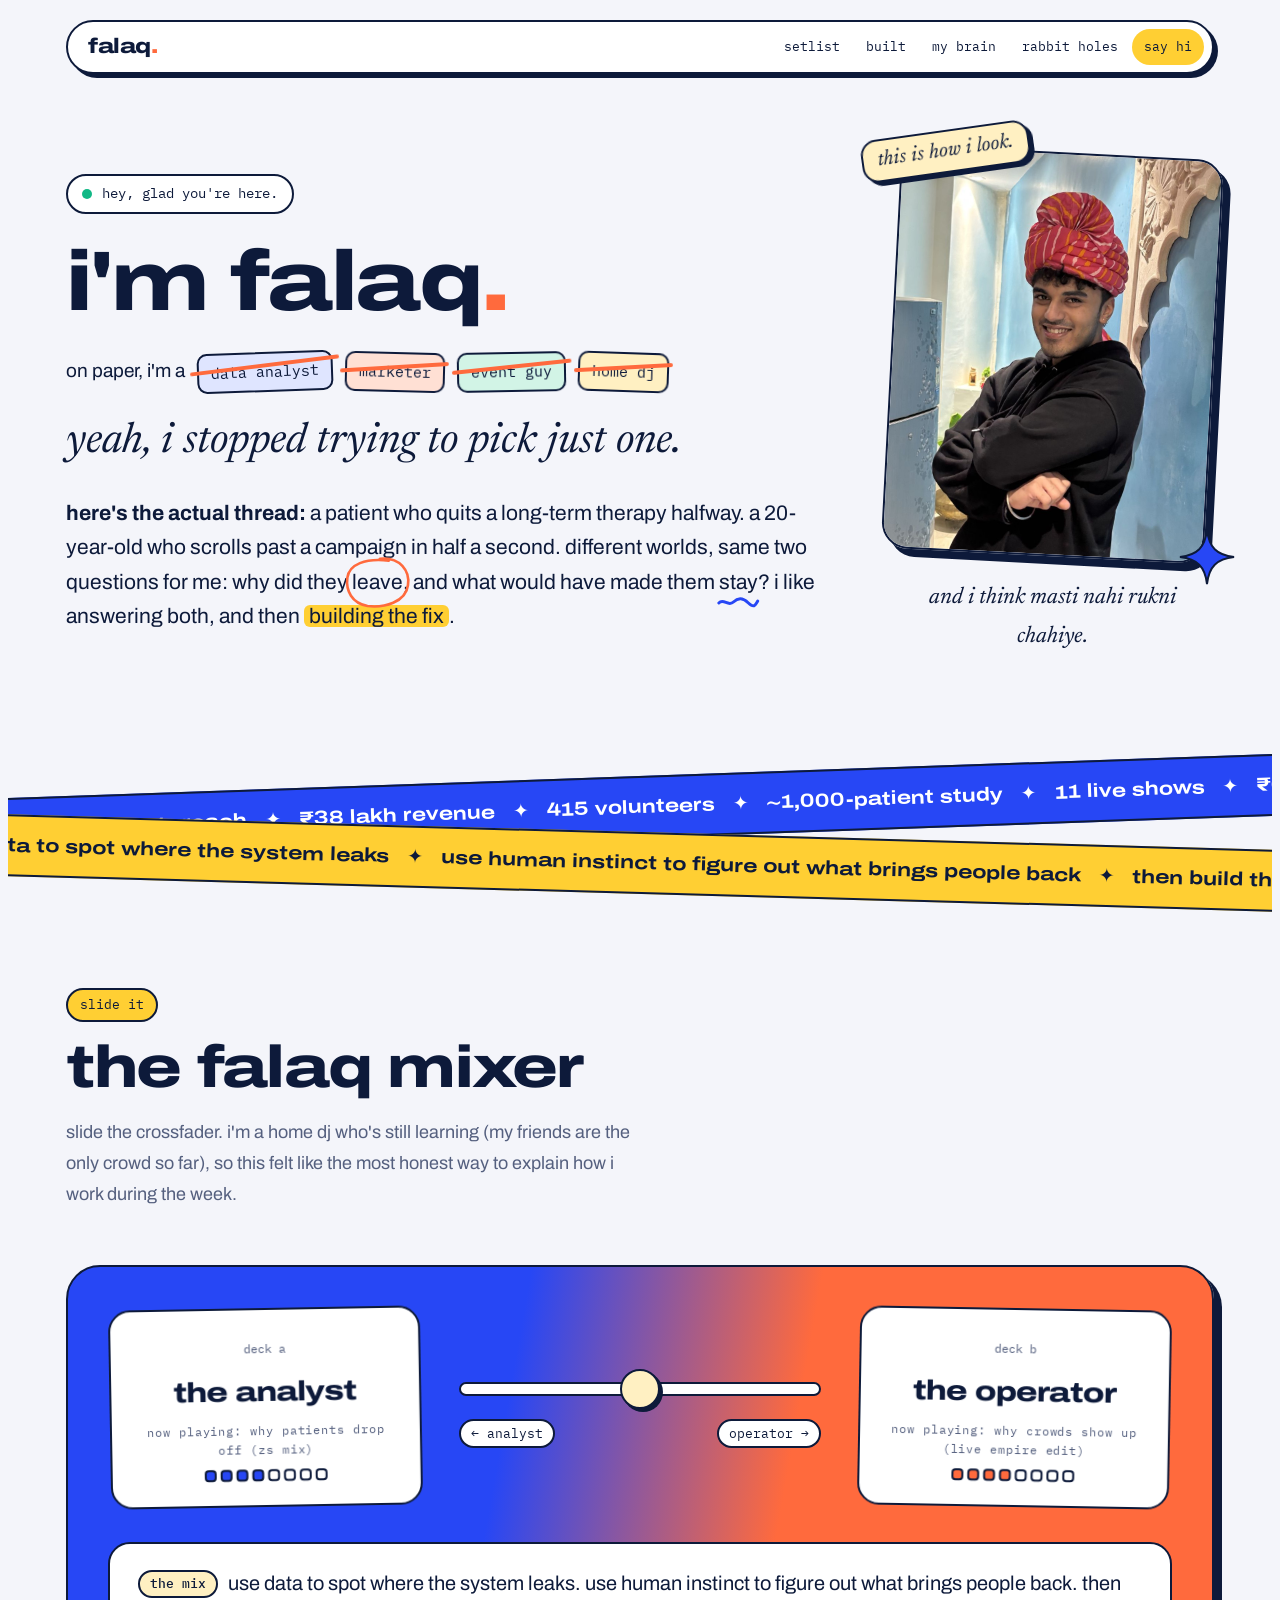
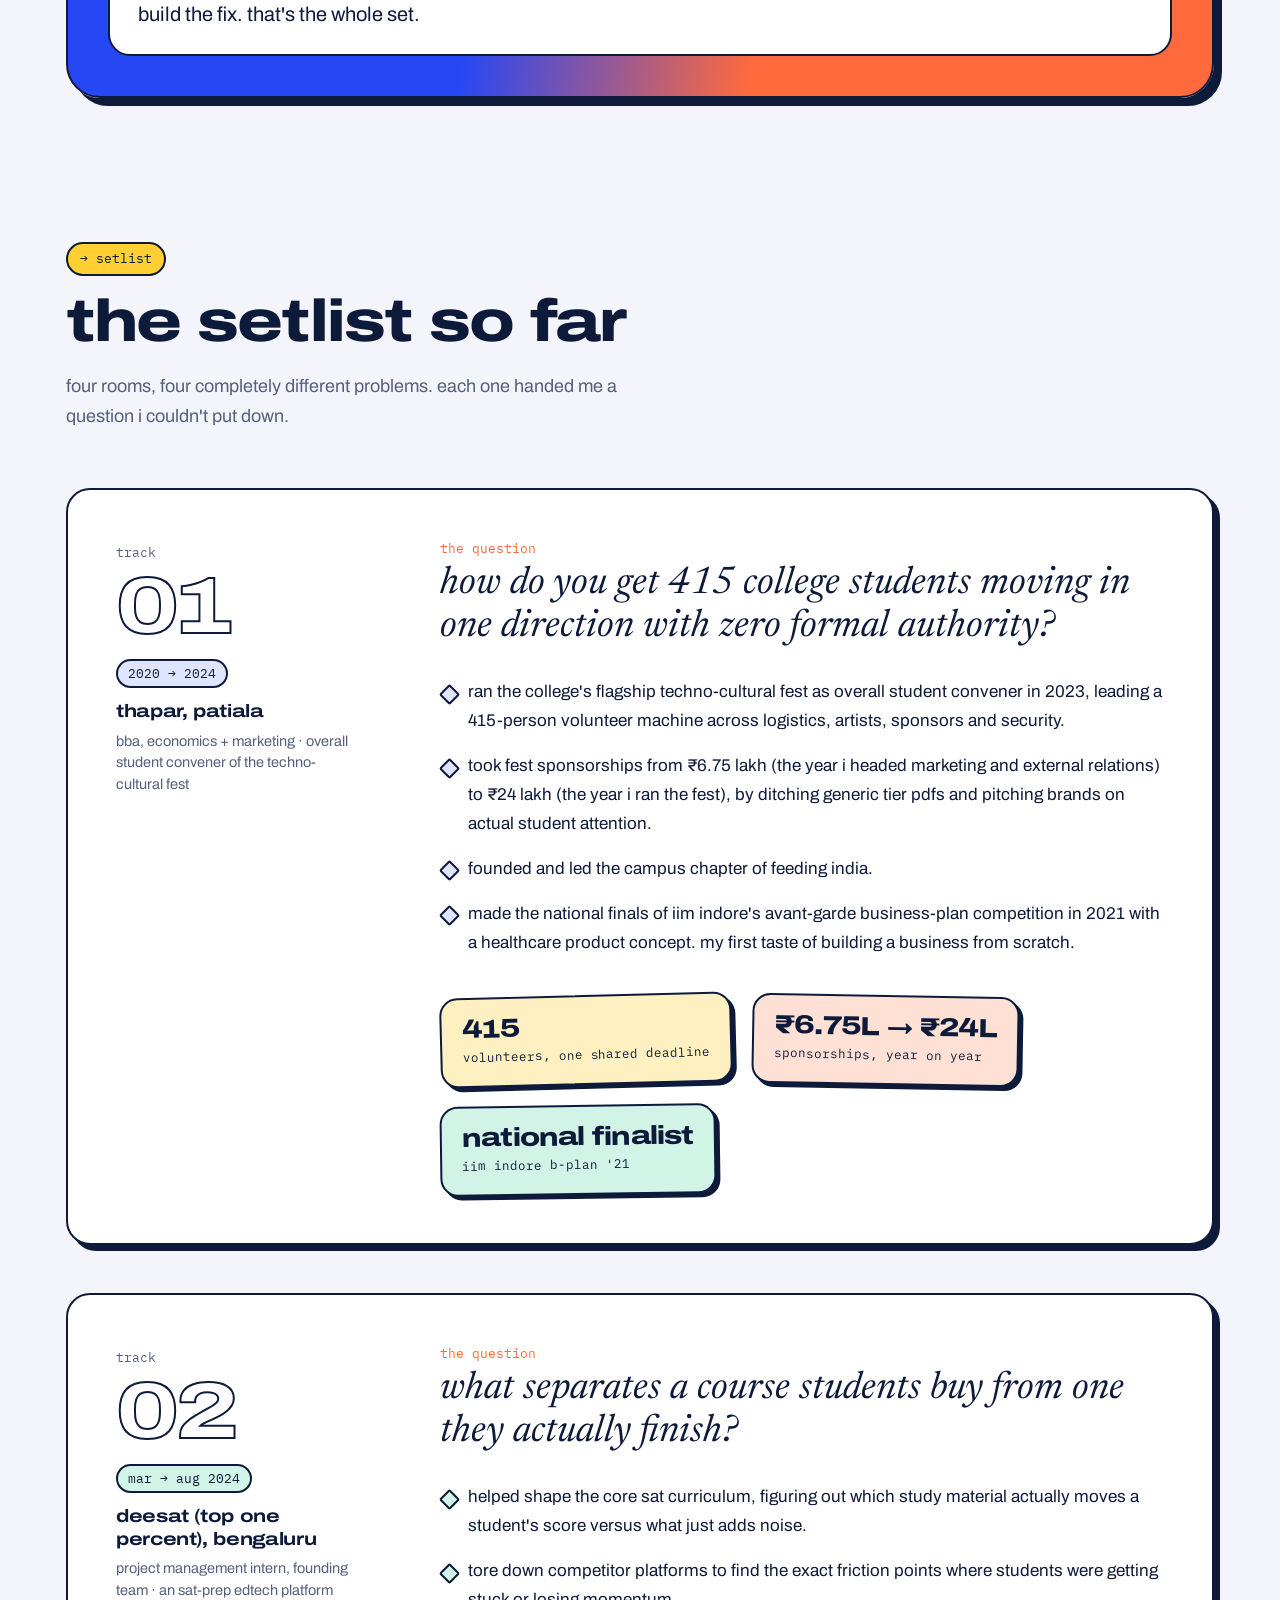
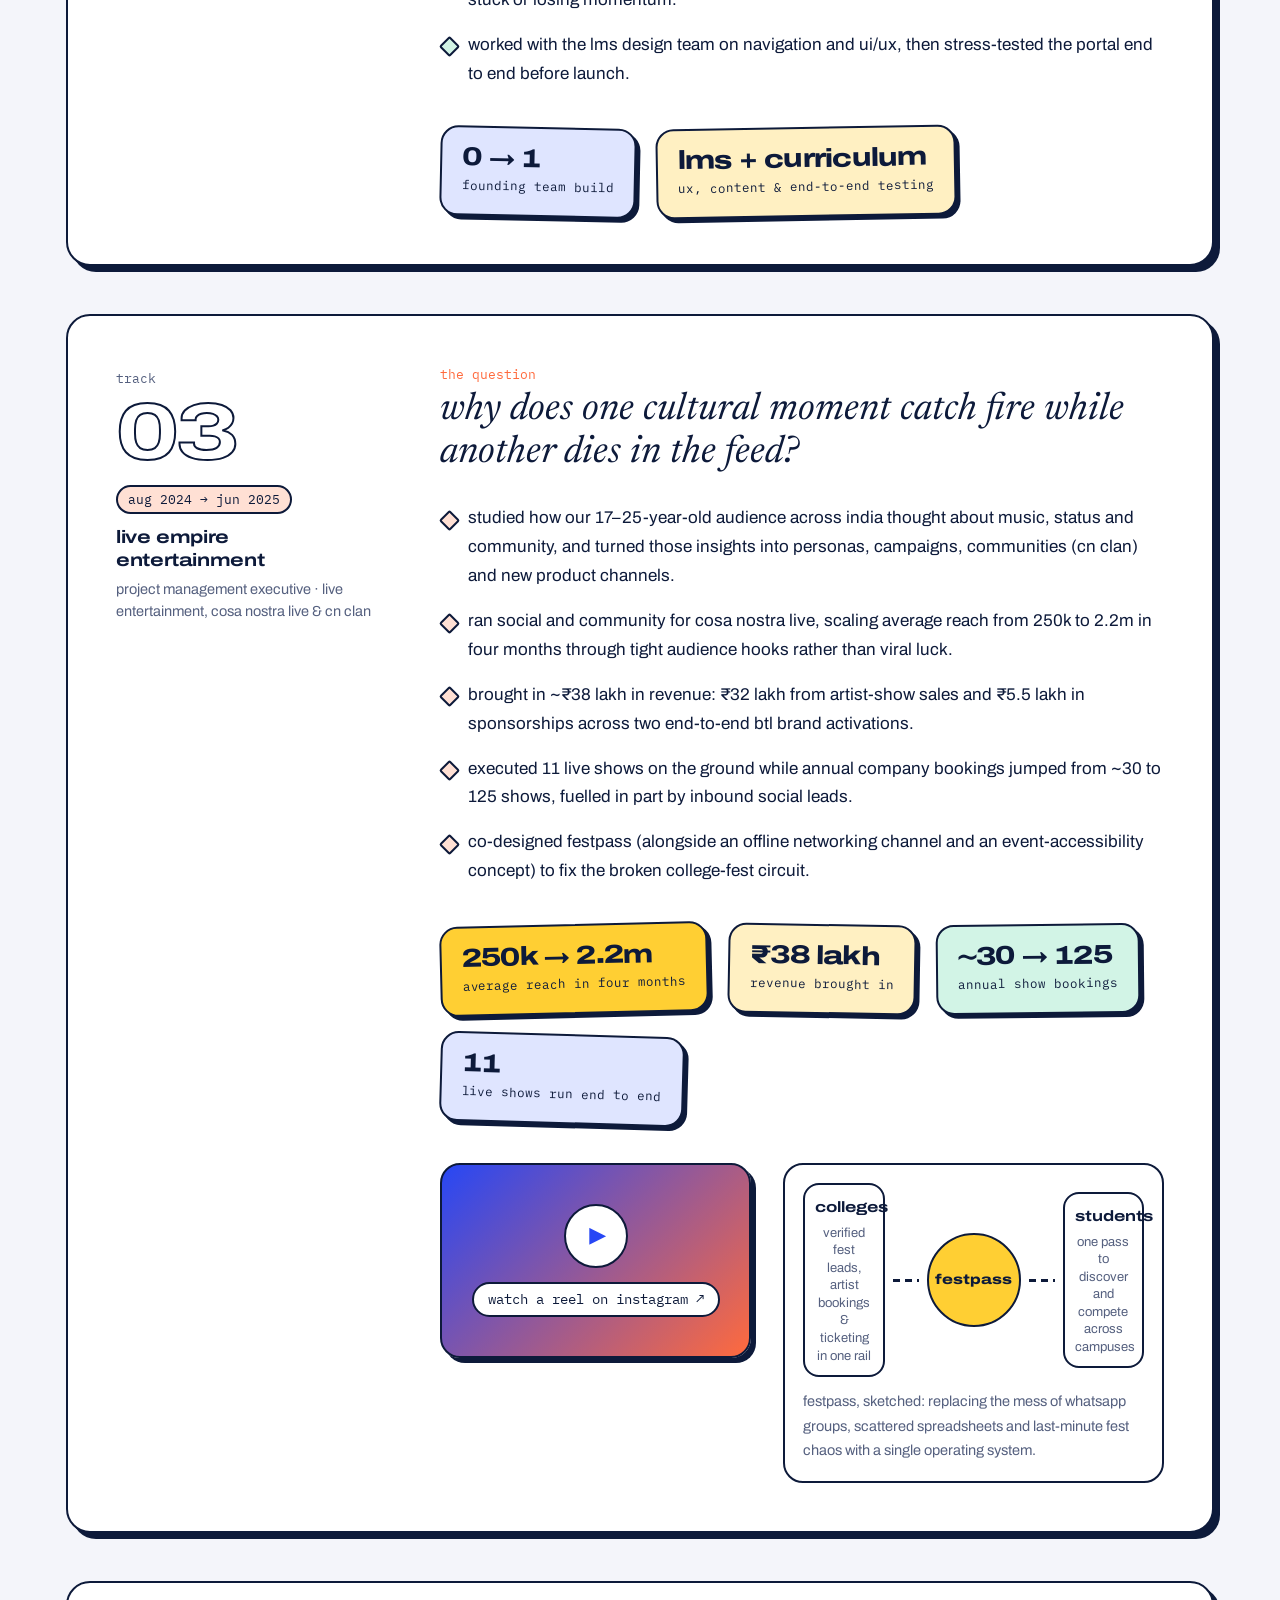
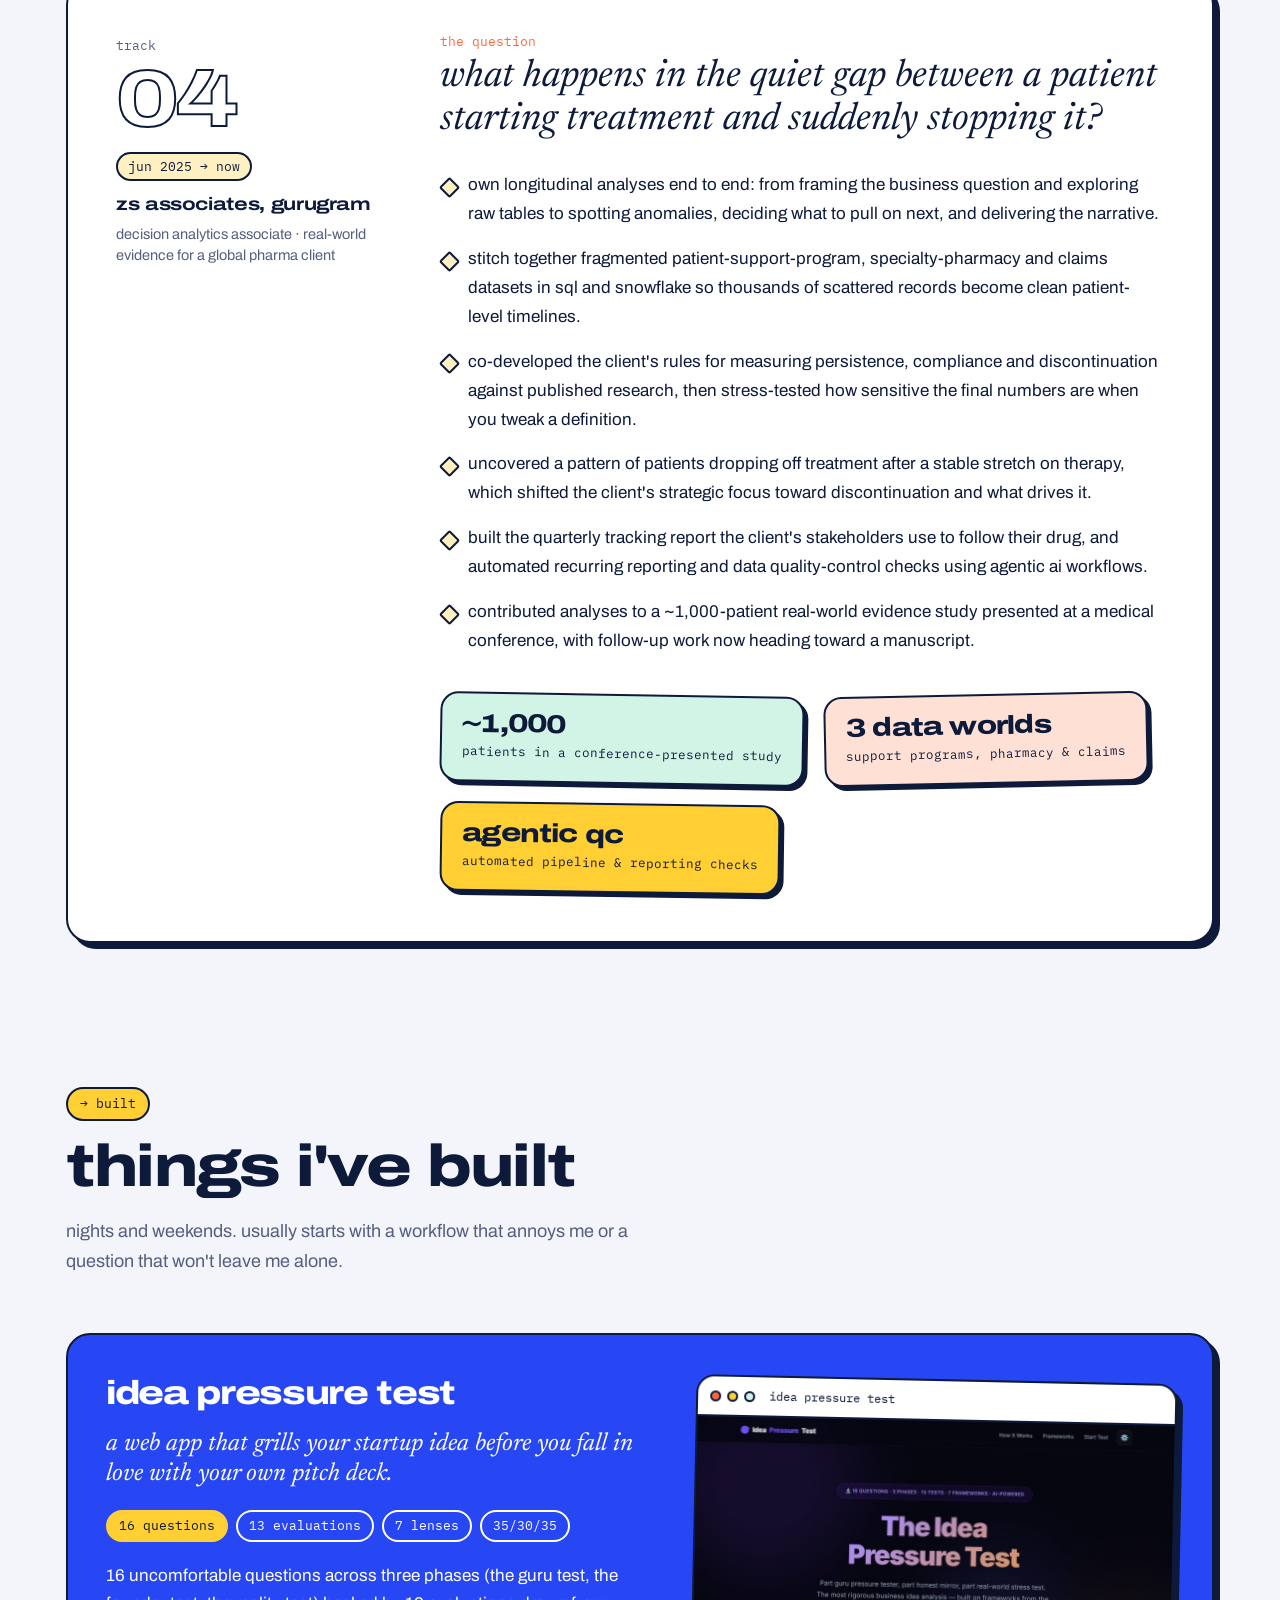
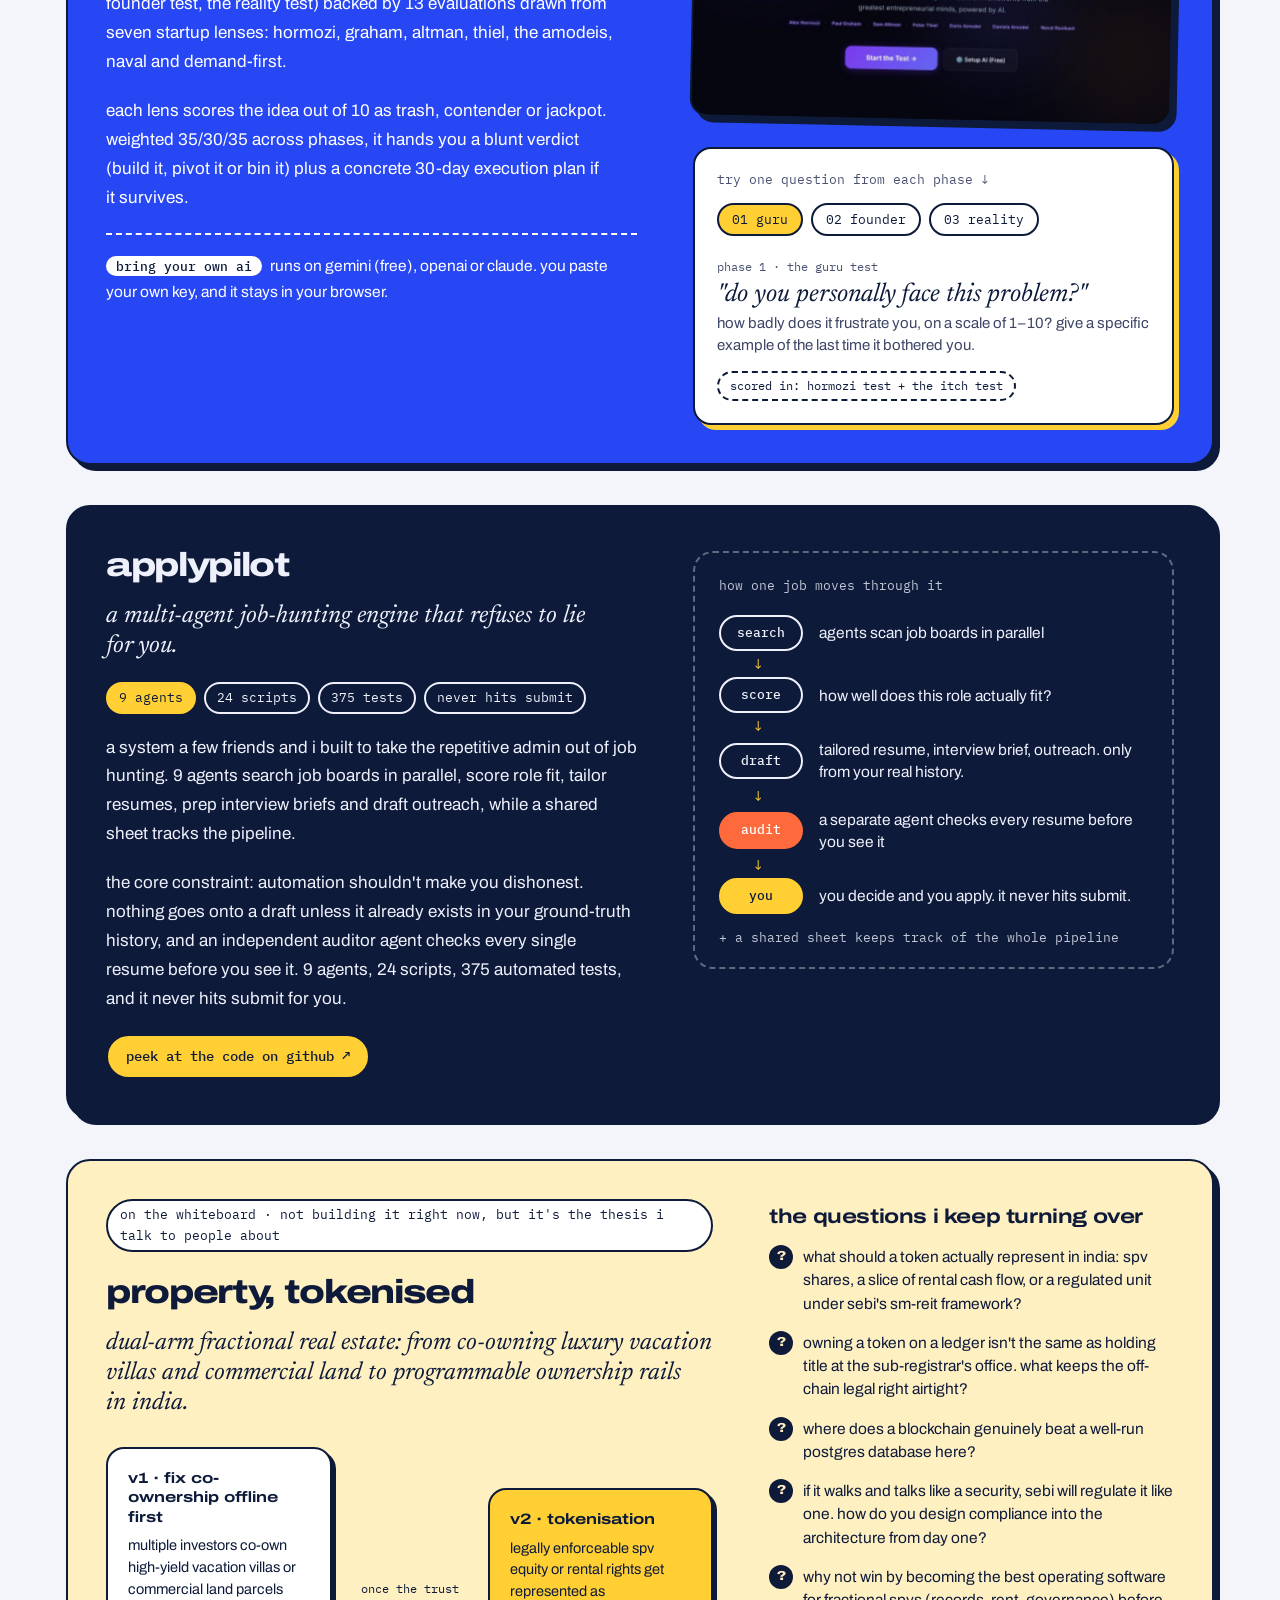
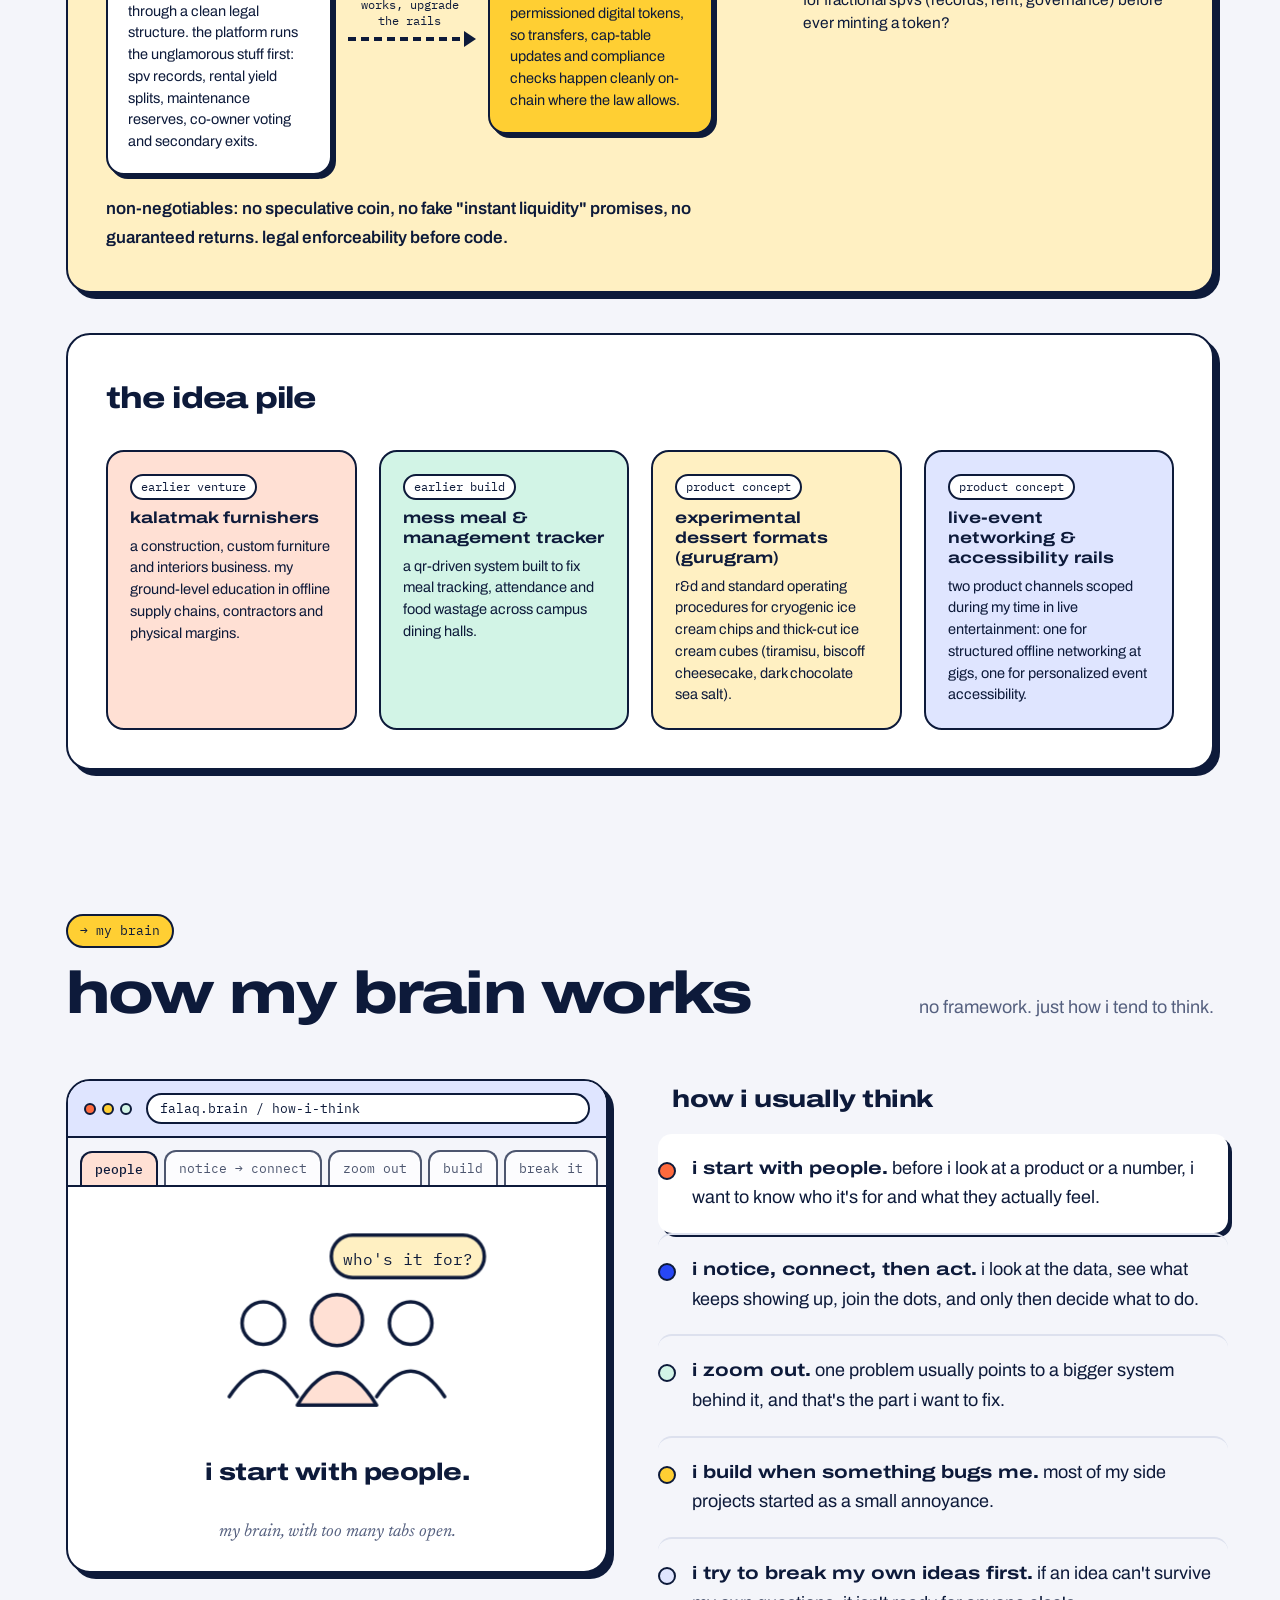
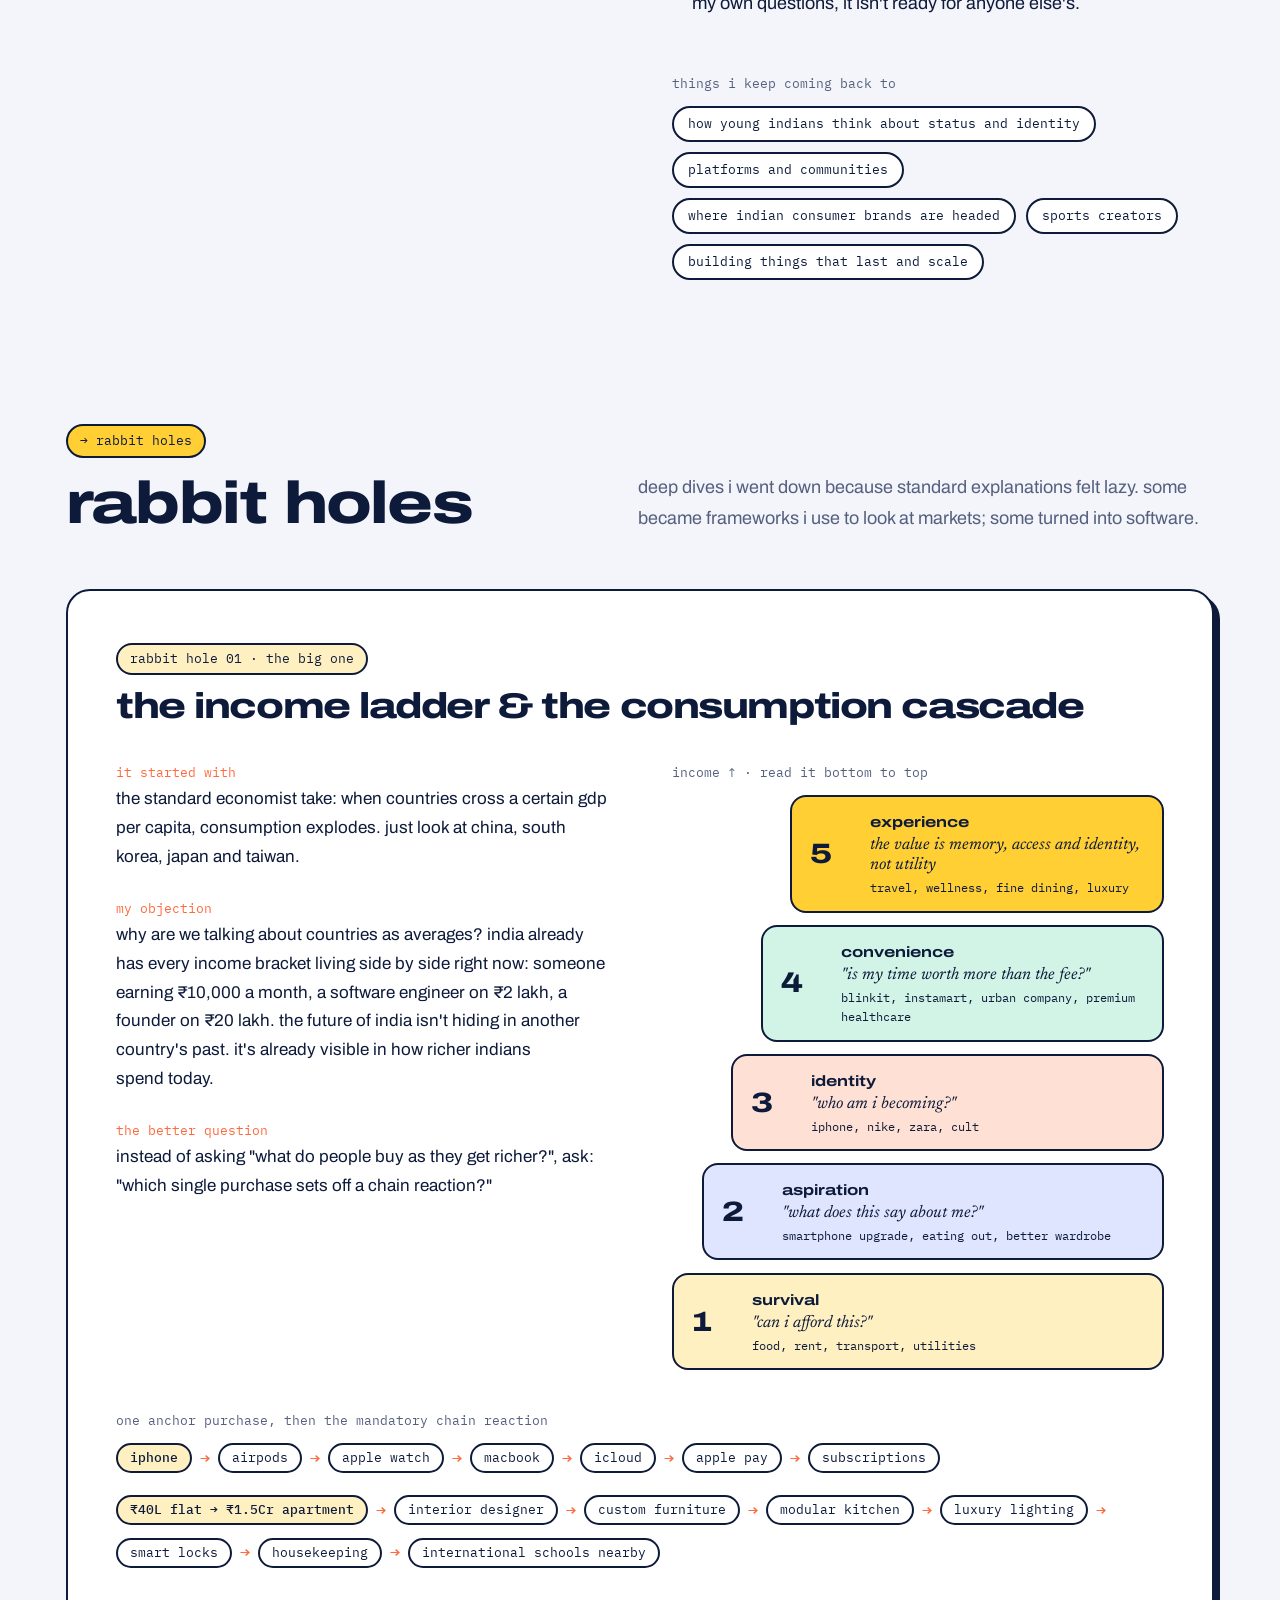
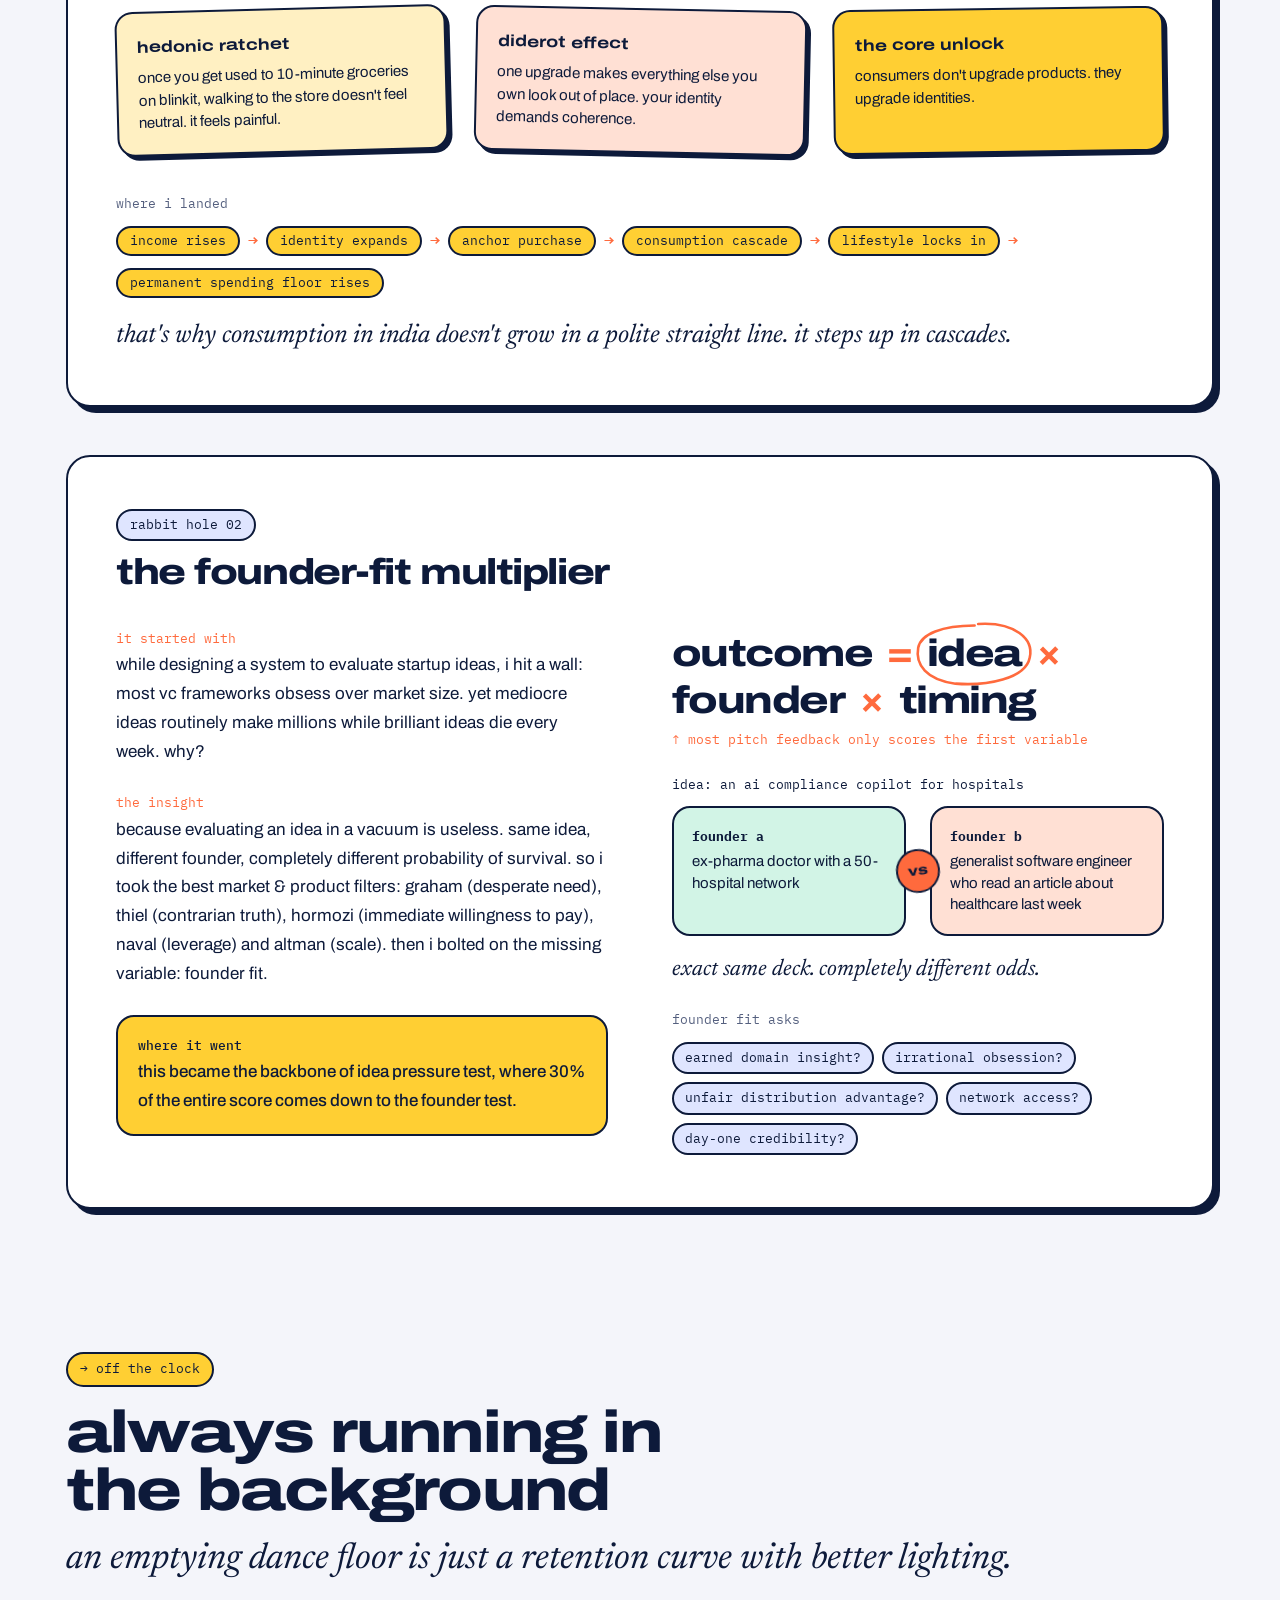
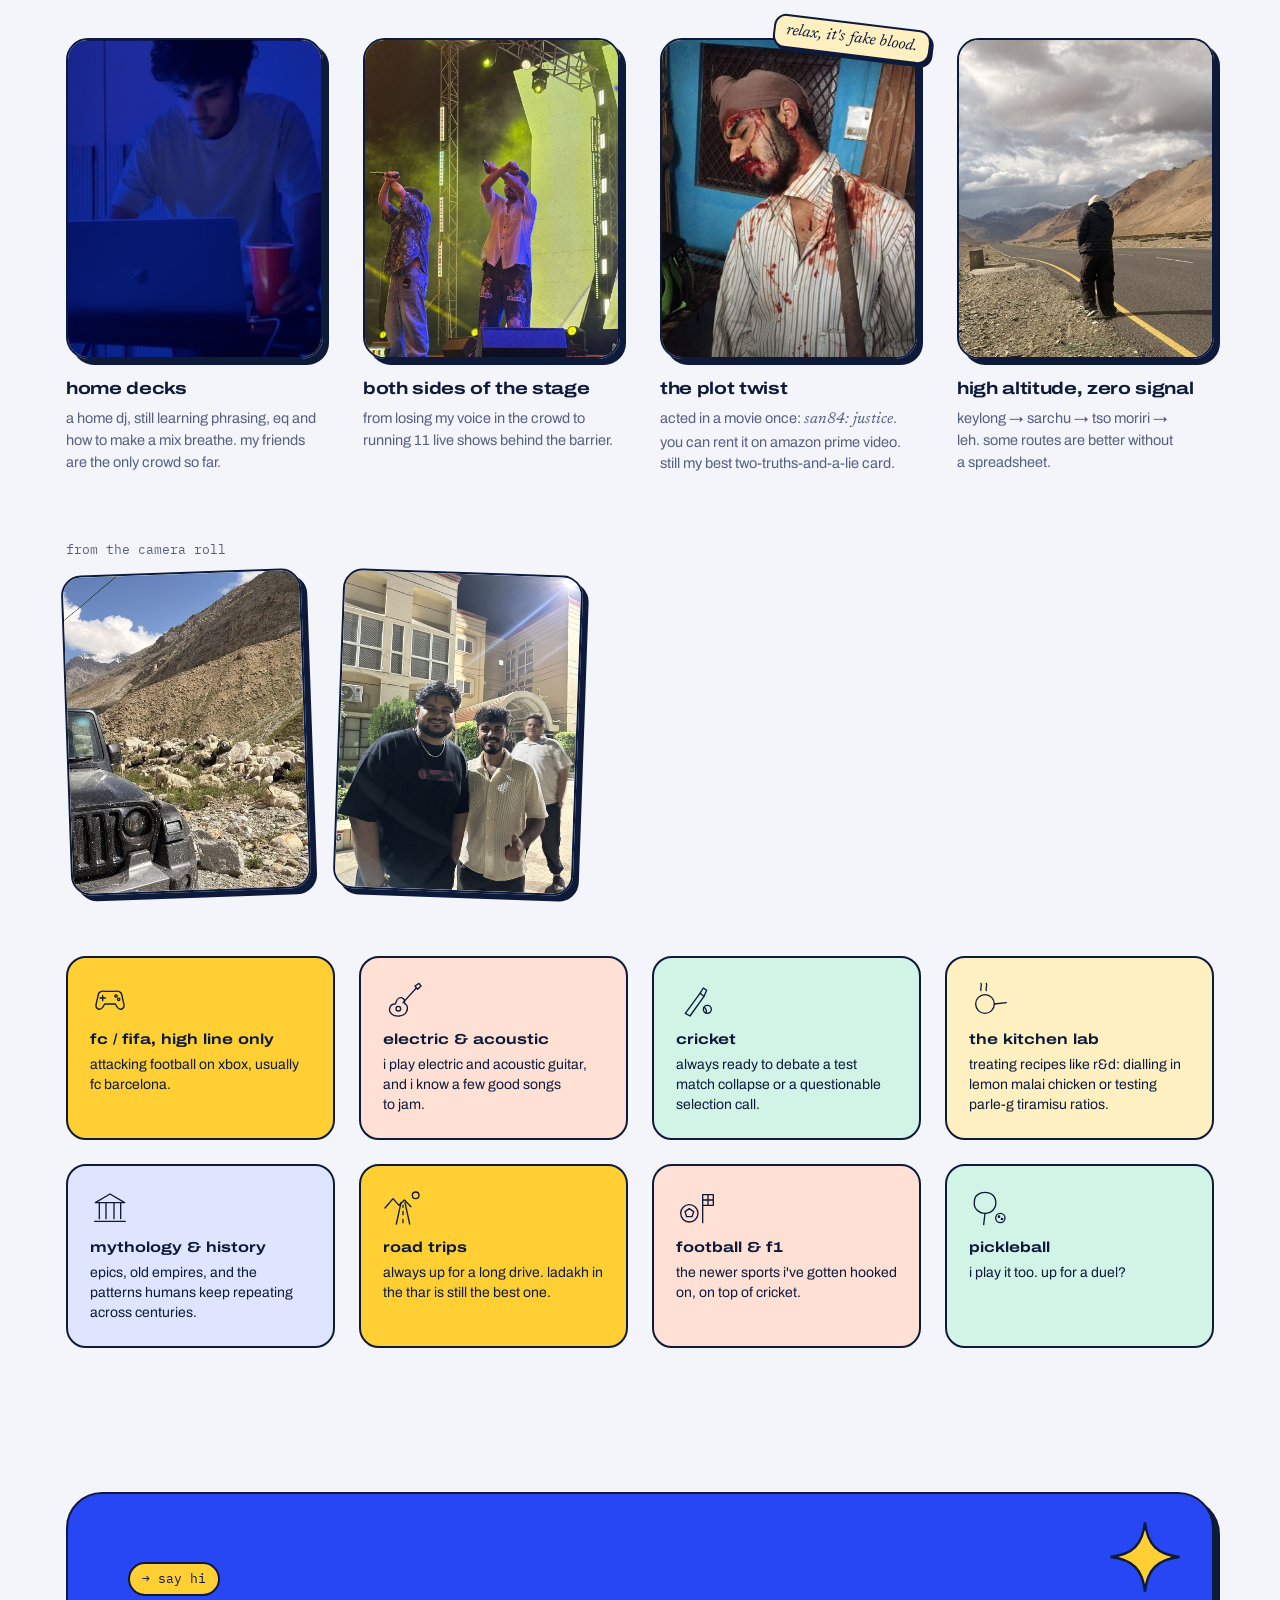
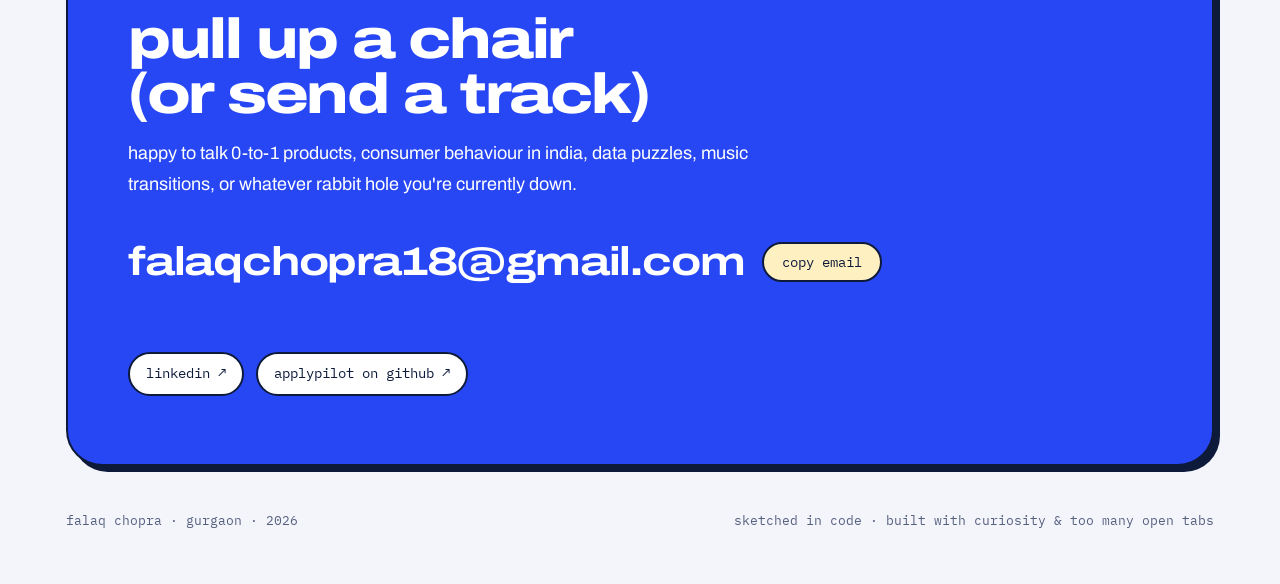
==== commit e1a5bd57: "Remove em dashes from site copy Co-Authored-By: Claude Opus 5.5 <noreply@anthropic.com> Claude-Sessi" ====
--- a/index.html
+++ b/index.html
@@ -726,7 +726,7 @@
           <div class="trk-meta">
             <span class="lbl">track</span>
             <span class="no">01</span>
-            <span class="when">2020 – 2024</span>
+            <span class="when">2020 → 2024</span>
             <span class="where">thapar, patiala</span>
             <p class="role-l">bba, economics + marketing · overall student convener of the techno-cultural fest</p>
           </div>
@@ -735,9 +735,9 @@
             <p class="q">how do you get 415 college students moving in one direction with zero formal authority?</p>
             <ul class="blist">
               <li>ran the college's flagship techno-cultural fest as overall student convener in 2023, leading a 415-person volunteer machine across logistics, artists, sponsors and security.</li>
-              <li>took fest sponsorships from ₹6.75 lakh (the year i headed marketing and external relations) to ₹24 lakh (the year i ran the fest)—by ditching generic tier pdfs and pitching brands on actual student attention.</li>
+              <li>took fest sponsorships from ₹6.75 lakh (the year i headed marketing and external relations) to ₹24 lakh (the year i ran the fest), by ditching generic tier pdfs and pitching brands on actual student attention.</li>
               <li>founded and led the campus chapter of feeding india.</li>
-              <li>made the national finals of iim indore's avant-garde business-plan competition in 2021 with a healthcare product concept—my first taste of building a business from scratch.</li>
+              <li>made the national finals of iim indore's avant-garde business-plan competition in 2021 with a healthcare product concept. my first taste of building a business from scratch.</li>
             </ul>
             <div class="stats">
               <div class="stat" style="--sc: var(--sun-soft); --rot:-1.5deg"><span class="n" data-count="415">415</span><span class="l">volunteers, one shared deadline</span></div>
@@ -751,7 +751,7 @@
           <div class="trk-meta">
             <span class="lbl">track</span>
             <span class="no">02</span>
-            <span class="when">mar – aug 2024</span>
+            <span class="when">mar → aug 2024</span>
             <span class="where">deesat (top one percent), bengaluru</span>
             <p class="role-l">project management intern, founding team · an sat-prep edtech platform</p>
           </div>
@@ -774,7 +774,7 @@
           <div class="trk-meta">
             <span class="lbl">track</span>
             <span class="no">03</span>
-            <span class="when">aug 2024 – jun 2025</span>
+            <span class="when">aug 2024 → jun 2025</span>
             <span class="where">live empire entertainment</span>
             <p class="role-l">project management executive · live entertainment, cosa nostra live &amp; cn clan</p>
           </div>
@@ -782,7 +782,7 @@
             <span class="qk">the question</span>
             <p class="q">why does one cultural moment catch fire while another dies in the feed?</p>
             <ul class="blist">
-              <li>studied how our 17–25-year-old audience across india thought about music, status and community—and turned those insights into personas, campaigns, communities (cn clan) and new product channels.</li>
+              <li>studied how our 17–25-year-old audience across india thought about music, status and community, and turned those insights into personas, campaigns, communities (cn clan) and new product channels.</li>
               <li>ran social and community for cosa nostra live, scaling average reach from 250k to 2.2m in four months through tight audience hooks rather than viral luck.</li>
               <li>brought in ~₹38 lakh in revenue: ₹32 lakh from artist-show sales and ₹5.5 lakh in sponsorships across two end-to-end btl brand activations.</li>
               <li>executed 11 live shows on the ground while annual company bookings jumped from ~30 to 125 shows, fuelled in part by inbound social leads.</li>
@@ -814,7 +814,7 @@
           <div class="trk-meta">
             <span class="lbl">track</span>
             <span class="no">04</span>
-            <span class="when">jun 2025 – now</span>
+            <span class="when">jun 2025 → now</span>
             <span class="where">zs associates, gurugram</span>
             <p class="role-l">decision analytics associate · real-world evidence for a global pharma client</p>
           </div>
@@ -822,10 +822,10 @@
             <span class="qk">the question</span>
             <p class="q">what happens in the quiet gap between a patient starting treatment and suddenly stopping it?</p>
             <ul class="blist">
-              <li>own longitudinal analyses end to end—from framing the business question and exploring raw tables to spotting anomalies, deciding what to pull on next, and delivering the narrative.</li>
+              <li>own longitudinal analyses end to end: from framing the business question and exploring raw tables to spotting anomalies, deciding what to pull on next, and delivering the narrative.</li>
               <li>stitch together fragmented patient-support-program, specialty-pharmacy and claims datasets in sql and snowflake so thousands of scattered records become clean patient-level timelines.</li>
               <li>co-developed the client's rules for measuring persistence, compliance and discontinuation against published research, then stress-tested how sensitive the final numbers are when you tweak a definition.</li>
-              <li>uncovered a pattern of patients dropping off treatment after a stable stretch on therapy—shifting the client's strategic focus toward discontinuation and what drives it.</li>
+              <li>uncovered a pattern of patients dropping off treatment after a stable stretch on therapy, which shifted the client's strategic focus toward discontinuation and what drives it.</li>
               <li>built the quarterly tracking report the client's stakeholders use to follow their drug, and automated recurring reporting and data quality-control checks using agentic ai workflows.</li>
               <li>contributed analyses to a ~1,000-patient real-world evidence study presented at a medical conference, with follow-up work now heading toward a manuscript.</li>
             </ul>
@@ -855,7 +855,7 @@
               <p class="one">a web app that grills your startup idea before you fall in love with your own pitch deck.</p>
               <div class="minis"><span>16 questions</span><span>13 evaluations</span><span>7 lenses</span><span>35/30/35</span></div>
               <p>16 uncomfortable questions across three phases (the guru test, the founder test, the reality test) backed by 13 evaluations drawn from seven startup lenses: hormozi, graham, altman, thiel, the amodeis, naval and demand-first.</p>
-              <p>each lens scores the idea out of 10 as trash, contender or jackpot. weighted 35/30/35 across phases, it hands you a blunt verdict—build it, pivot it or bin it—plus a concrete 30-day execution plan if it survives.</p>
+              <p>each lens scores the idea out of 10 as trash, contender or jackpot. weighted 35/30/35 across phases, it hands you a blunt verdict (build it, pivot it or bin it) plus a concrete 30-day execution plan if it survives.</p>
               <p class="byok"><b>bring your own ai</b>runs on gemini (free), openai or claude. you paste your own key, and it stays in your browser.</p>
             </div>
             <div class="feat-vis">
@@ -888,7 +888,7 @@
               <p class="one">a multi-agent job-hunting engine that refuses to lie for you.</p>
               <div class="minis"><span>9 agents</span><span>24 scripts</span><span>375 tests</span><span>never hits submit</span></div>
               <p>a system a few friends and i built to take the repetitive admin out of job hunting. 9 agents search job boards in parallel, score role fit, tailor resumes, prep interview briefs and draft outreach, while a shared sheet tracks the pipeline.</p>
-              <p>the core constraint: automation shouldn't make you dishonest. nothing goes onto a draft unless it already exists in your ground-truth history, and an independent auditor agent checks every single resume before you see it. 9 agents, 24 scripts, 375 automated tests—and it never hits submit for you.</p>
+              <p>the core constraint: automation shouldn't make you dishonest. nothing goes onto a draft unless it already exists in your ground-truth history, and an independent auditor agent checks every single resume before you see it. 9 agents, 24 scripts, 375 automated tests, and it never hits submit for you.</p>
               <a class="btn-link" href="https://github.com/falaq18/Claude-JobAI" target="_blank" rel="noopener">peek at the code on github ↗</a>
             </div>
             <div class="feat-vis">
@@ -916,7 +916,7 @@
               <div class="pivot">
                 <div class="pv"><b>v1 · fix co-ownership offline first</b><p>multiple investors co-own high-yield vacation villas or commercial land parcels through a clean legal structure. the platform runs the unglamorous stuff first: spv records, rental yield splits, maintenance reserves, co-owner voting and secondary exits.</p></div>
                 <div class="pv-arrow"><span>once the trust works, upgrade the rails</span><span class="shaft" aria-hidden="true"></span></div>
-                <div class="pv v2"><b>v2 · tokenisation</b><p>legally enforceable spv equity or rental rights get represented as permissioned digital tokens—so transfers, cap-table updates and compliance checks happen cleanly on-chain where the law allows.</p></div>
+                <div class="pv v2"><b>v2 · tokenisation</b><p>legally enforceable spv equity or rental rights get represented as permissioned digital tokens, so transfers, cap-table updates and compliance checks happen cleanly on-chain where the law allows.</p></div>
               </div>
               <p class="rules">non-negotiables: no speculative coin, no fake "instant liquidity" promises, no guaranteed returns. legal enforceability before code.</p>
             </div>
@@ -924,9 +924,9 @@
               <h4>the questions i keep turning over</h4>
               <ul>
                 <li>what should a token actually represent in india: spv shares, a slice of rental cash flow, or a regulated unit under sebi's sm-reit framework?</li>
-                <li>owning a token on a ledger isn't the same as holding title at the sub-registrar's office—what keeps the off-chain legal right airtight?</li>
+                <li>owning a token on a ledger isn't the same as holding title at the sub-registrar's office. what keeps the off-chain legal right airtight?</li>
                 <li>where does a blockchain genuinely beat a well-run postgres database here?</li>
-                <li>if it walks and talks like a security, sebi will regulate it like one—how do you design compliance into the architecture from day one?</li>
+                <li>if it walks and talks like a security, sebi will regulate it like one. how do you design compliance into the architecture from day one?</li>
                 <li>why not win by becoming the best operating software for fractional spvs (records, rent, governance) before ever minting a token?</li>
               </ul>
             </div>
@@ -936,10 +936,10 @@
         <div class="card b-pile" data-pop>
           <div class="pile-h"><h3>the idea pile</h3></div>
           <div class="pile-grid">
-            <div class="idea" style="--ic: var(--tang-soft)"><span class="lab">earlier venture</span><b>kalatmak furnishers</b><p>a construction, custom furniture and interiors business—my ground-level education in offline supply chains, contractors and physical margins.</p></div>
+            <div class="idea" style="--ic: var(--tang-soft)"><span class="lab">earlier venture</span><b>kalatmak furnishers</b><p>a construction, custom furniture and interiors business. my ground-level education in offline supply chains, contractors and physical margins.</p></div>
             <div class="idea" style="--ic: var(--mint-soft)"><span class="lab">earlier build</span><b>mess meal &amp; management tracker</b><p>a qr-driven system built to fix meal tracking, attendance and food wastage across campus dining halls.</p></div>
             <div class="idea" style="--ic: var(--sun-soft)"><span class="lab">product concept</span><b>experimental dessert formats (gurugram)</b><p>r&amp;d and standard operating procedures for cryogenic ice cream chips and thick-cut ice cream cubes (tiramisu, biscoff cheesecake, dark chocolate sea salt).</p></div>
-            <div class="idea" style="--ic: var(--sky)"><span class="lab">product concept</span><b>live-event networking &amp; accessibility rails</b><p>two product channels scoped during my time in live entertainment—one for structured offline networking at gigs, one for personalized event accessibility.</p></div>
+            <div class="idea" style="--ic: var(--sky)"><span class="lab">product concept</span><b>live-event networking &amp; accessibility rails</b><p>two product channels scoped during my time in live entertainment: one for structured offline networking at gigs, one for personalized event accessibility.</p></div>
           </div>
         </div>
       </div>
@@ -1036,14 +1036,14 @@
         <h3>the income ladder &amp; the consumption cascade</h3>
         <div class="hole-grid">
           <div>
-            <p class="hq"><span class="k">it started with</span>the standard economist take: when countries cross a certain gdp per capita, consumption explodes—just look at china, south korea, japan and taiwan.</p>
-            <p class="hq"><span class="k">my objection</span>why are we talking about countries as averages? india already has every income bracket living side by side right now: someone earning ₹10,000 a month, a software engineer on ₹2 lakh, a founder on ₹20 lakh. the future of india isn't hiding in another country's past—it's already visible in how richer indians spend today.</p>
+            <p class="hq"><span class="k">it started with</span>the standard economist take: when countries cross a certain gdp per capita, consumption explodes. just look at china, south korea, japan and taiwan.</p>
+            <p class="hq"><span class="k">my objection</span>why are we talking about countries as averages? india already has every income bracket living side by side right now: someone earning ₹10,000 a month, a software engineer on ₹2 lakh, a founder on ₹20 lakh. the future of india isn't hiding in another country's past. it's already visible in how richer indians spend today.</p>
             <p class="hq"><span class="k">the better question</span>instead of asking "what do people buy as they get richer?", ask: "which single purchase sets off a chain reaction?"</p>
           </div>
           <div>
             <p class="art-k">income ↑ · read it bottom to top</p>
             <div class="ladder">
-              <div class="rung" style="--rc: var(--sun); --off: 24%"><span class="lv">5</span><span><span class="nm">experience</span><span class="qq">the value is memory, access and identity—not utility</span><span class="eg">travel, wellness, fine dining, luxury</span></span></div>
+              <div class="rung" style="--rc: var(--sun); --off: 24%"><span class="lv">5</span><span><span class="nm">experience</span><span class="qq">the value is memory, access and identity, not utility</span><span class="eg">travel, wellness, fine dining, luxury</span></span></div>
               <div class="rung" style="--rc: var(--mint-soft); --off: 18%"><span class="lv">4</span><span><span class="nm">convenience</span><span class="qq">"is my time worth more than the fee?"</span><span class="eg">blinkit, instamart, urban company, premium healthcare</span></span></div>
               <div class="rung" style="--rc: var(--tang-soft); --off: 12%"><span class="lv">3</span><span><span class="nm">identity</span><span class="qq">"who am i becoming?"</span><span class="eg">iphone, nike, zara, cult</span></span></div>
               <div class="rung" style="--rc: var(--sky); --off: 6%"><span class="lv">2</span><span><span class="nm">aspiration</span><span class="qq">"what does this say about me?"</span><span class="eg">smartphone upgrade, eating out, better wardrobe</span></span></div>
@@ -1055,13 +1055,13 @@
             <div class="chain" aria-label="iphone, then airpods, apple watch, macbook, icloud, apple pay, subscriptions"><span class="p anc">iphone</span><span class="ar">→</span><span class="p">airpods</span><span class="ar">→</span><span class="p">apple watch</span><span class="ar">→</span><span class="p">macbook</span><span class="ar">→</span><span class="p">icloud</span><span class="ar">→</span><span class="p">apple pay</span><span class="ar">→</span><span class="p">subscriptions</span></div>
             <div class="chain" aria-label="a 40 lakh flat to a 1.5 crore apartment, then interior designer, custom furniture, modular kitchen, luxury lighting, smart locks, housekeeping, international schools nearby"><span class="p anc">₹40L flat → ₹1.5Cr apartment</span><span class="ar">→</span><span class="p">interior designer</span><span class="ar">→</span><span class="p">custom furniture</span><span class="ar">→</span><span class="p">modular kitchen</span><span class="ar">→</span><span class="p">luxury lighting</span><span class="ar">→</span><span class="p">smart locks</span><span class="ar">→</span><span class="p">housekeeping</span><span class="ar">→</span><span class="p">international schools nearby</span></div>
             <div class="notes">
-              <div class="nt" style="--nc: var(--sun-soft); --rot:-1.5deg"><b>hedonic ratchet</b><p>once you get used to 10-minute groceries on blinkit, walking to the store doesn't feel neutral—it feels painful.</p></div>
+              <div class="nt" style="--nc: var(--sun-soft); --rot:-1.5deg"><b>hedonic ratchet</b><p>once you get used to 10-minute groceries on blinkit, walking to the store doesn't feel neutral. it feels painful.</p></div>
               <div class="nt" style="--nc: var(--tang-soft); --rot:1.2deg"><b>diderot effect</b><p>one upgrade makes everything else you own look out of place. your identity demands coherence.</p></div>
               <div class="nt" style="--nc: var(--sun); --rot:-.8deg"><b>the core unlock</b><p>consumers don't upgrade products. they upgrade identities.</p></div>
             </div>
             <p class="art-k">where i landed</p>
             <div class="chain land" aria-label="income rises, identity expands, anchor purchase, consumption cascade, lifestyle locks in, permanent spending floor rises"><span class="p">income rises</span><span class="ar">→</span><span class="p">identity expands</span><span class="ar">→</span><span class="p">anchor purchase</span><span class="ar">→</span><span class="p">consumption cascade</span><span class="ar">→</span><span class="p">lifestyle locks in</span><span class="ar">→</span><span class="p">permanent spending floor rises</span></div>
-            <p class="closer">that's why consumption in india doesn't grow in a polite straight line—it steps up in cascades.</p>
+            <p class="closer">that's why consumption in india doesn't grow in a polite straight line. it steps up in cascades.</p>
           </div>
         </div>
       </article>
@@ -1072,7 +1072,7 @@
         <div class="hole-grid">
           <div>
             <p class="hq"><span class="k">it started with</span>while designing a system to evaluate startup ideas, i hit a wall: most vc frameworks obsess over market size. yet mediocre ideas routinely make millions while brilliant ideas die every week. why?</p>
-            <p class="hq"><span class="k">the insight</span>because evaluating an idea in a vacuum is useless. same idea, different founder, completely different probability of survival. so i took the best market &amp; product filters—graham (desperate need), thiel (contrarian truth), hormozi (immediate willingness to pay), naval (leverage) and altman (scale)—and bolted on the missing variable: founder fit.</p>
+            <p class="hq"><span class="k">the insight</span>because evaluating an idea in a vacuum is useless. same idea, different founder, completely different probability of survival. so i took the best market &amp; product filters: graham (desperate need), thiel (contrarian truth), hormozi (immediate willingness to pay), naval (leverage) and altman (scale). then i bolted on the missing variable: founder fit.</p>
             <p class="landed"><span class="k">where it went</span>this became the backbone of idea pressure test, where 30% of the entire score comes down to the founder test.</p>
           </div>
           <div>
@@ -1141,7 +1141,7 @@
         </li>
         <li class="like" style="--lc: var(--sun-soft)">
           <svg viewBox="0 0 60 60" aria-hidden="true"><circle cx="24" cy="36" r="14"></circle><path d="M38 36 L56 34"></path><path d="M18 16 C16 12 20 10 18 5 M26 16 C24 12 28 10 26 5"></path></svg>
-          <b>the kitchen lab</b><p>treating recipes like r&amp;d—dialling in lemon malai chicken or testing parle-g tiramisu ratios.</p>
+          <b>the kitchen lab</b><p>treating recipes like r&amp;d: dialling in lemon malai chicken or testing parle-g tiramisu ratios.</p>
         </li>
         <li class="like" style="--lc: var(--sky)">
           <svg viewBox="0 0 60 60" aria-hidden="true"><path d="M8 22 L30 9 L52 22 Z"></path><path d="M14 22 V46 M24 22 V46 M36 22 V46 M46 22 V46"></path><path d="M7 50 H53"></path></svg>
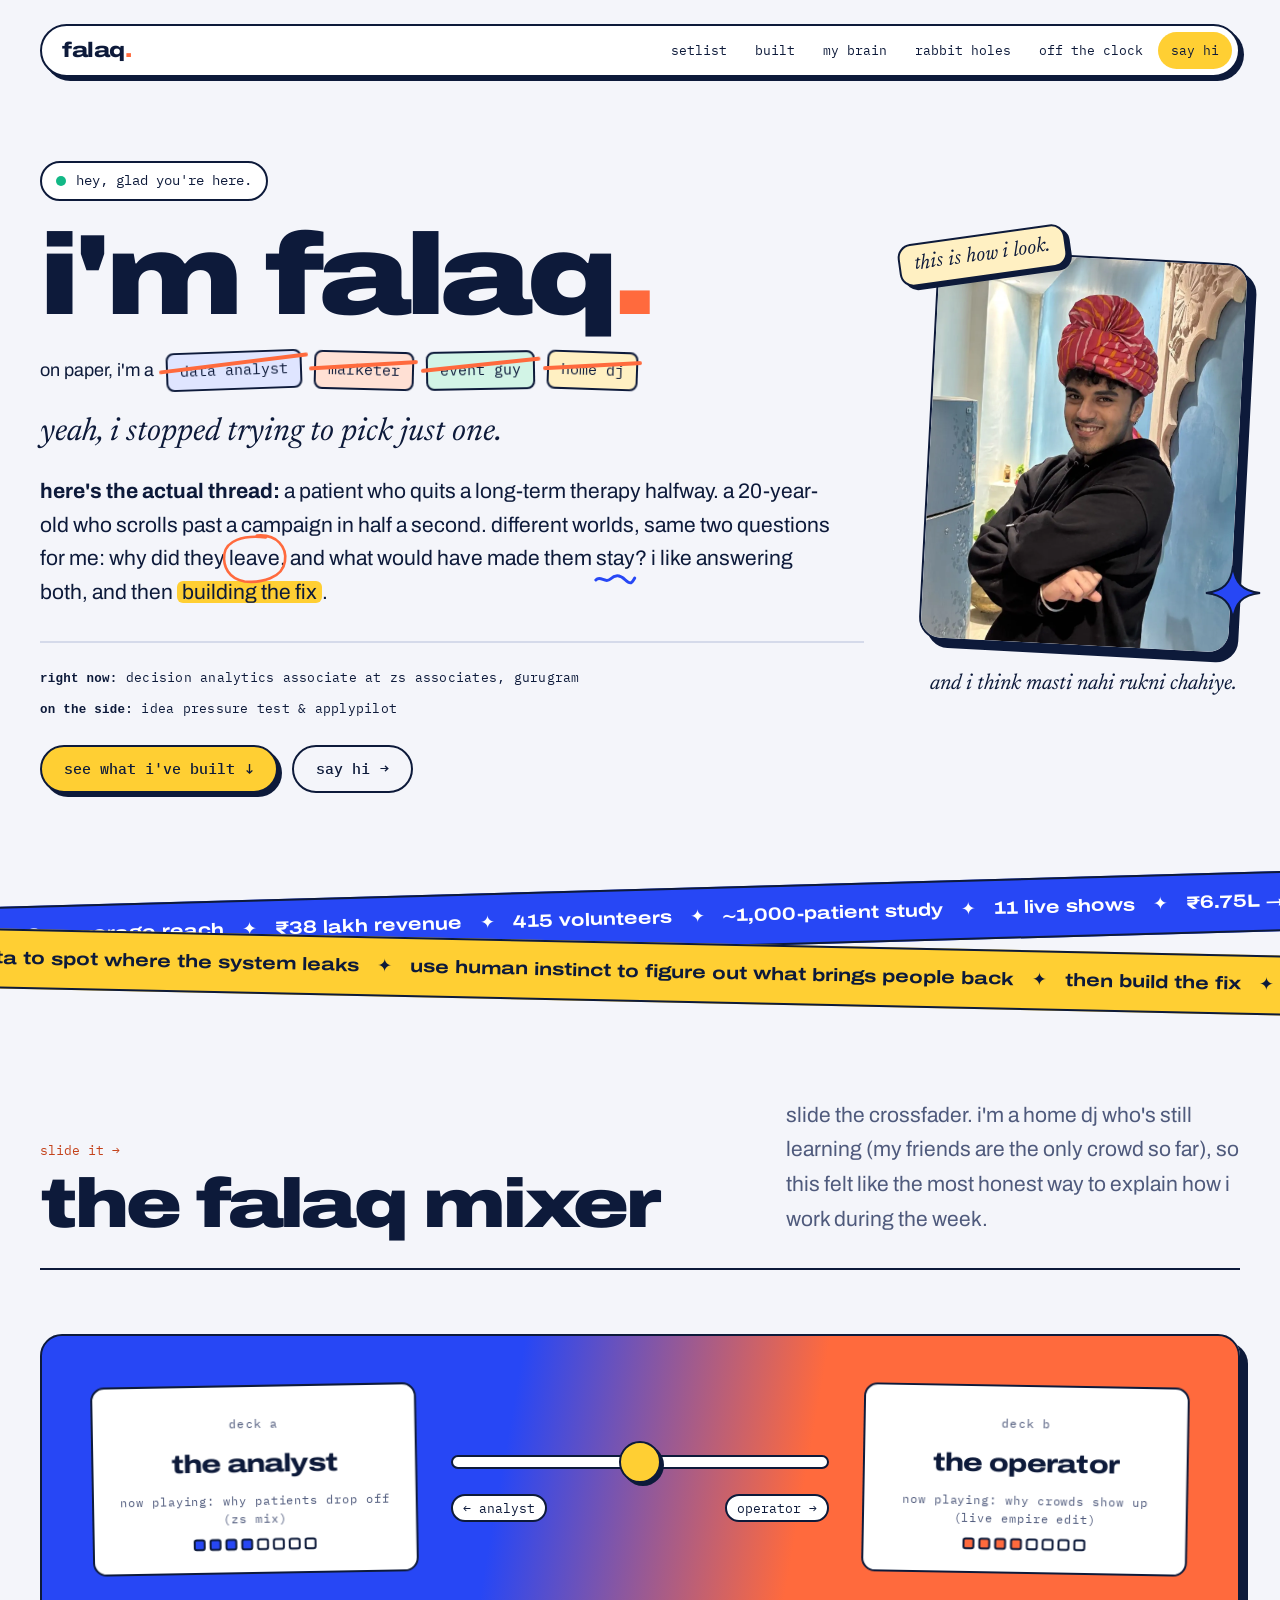
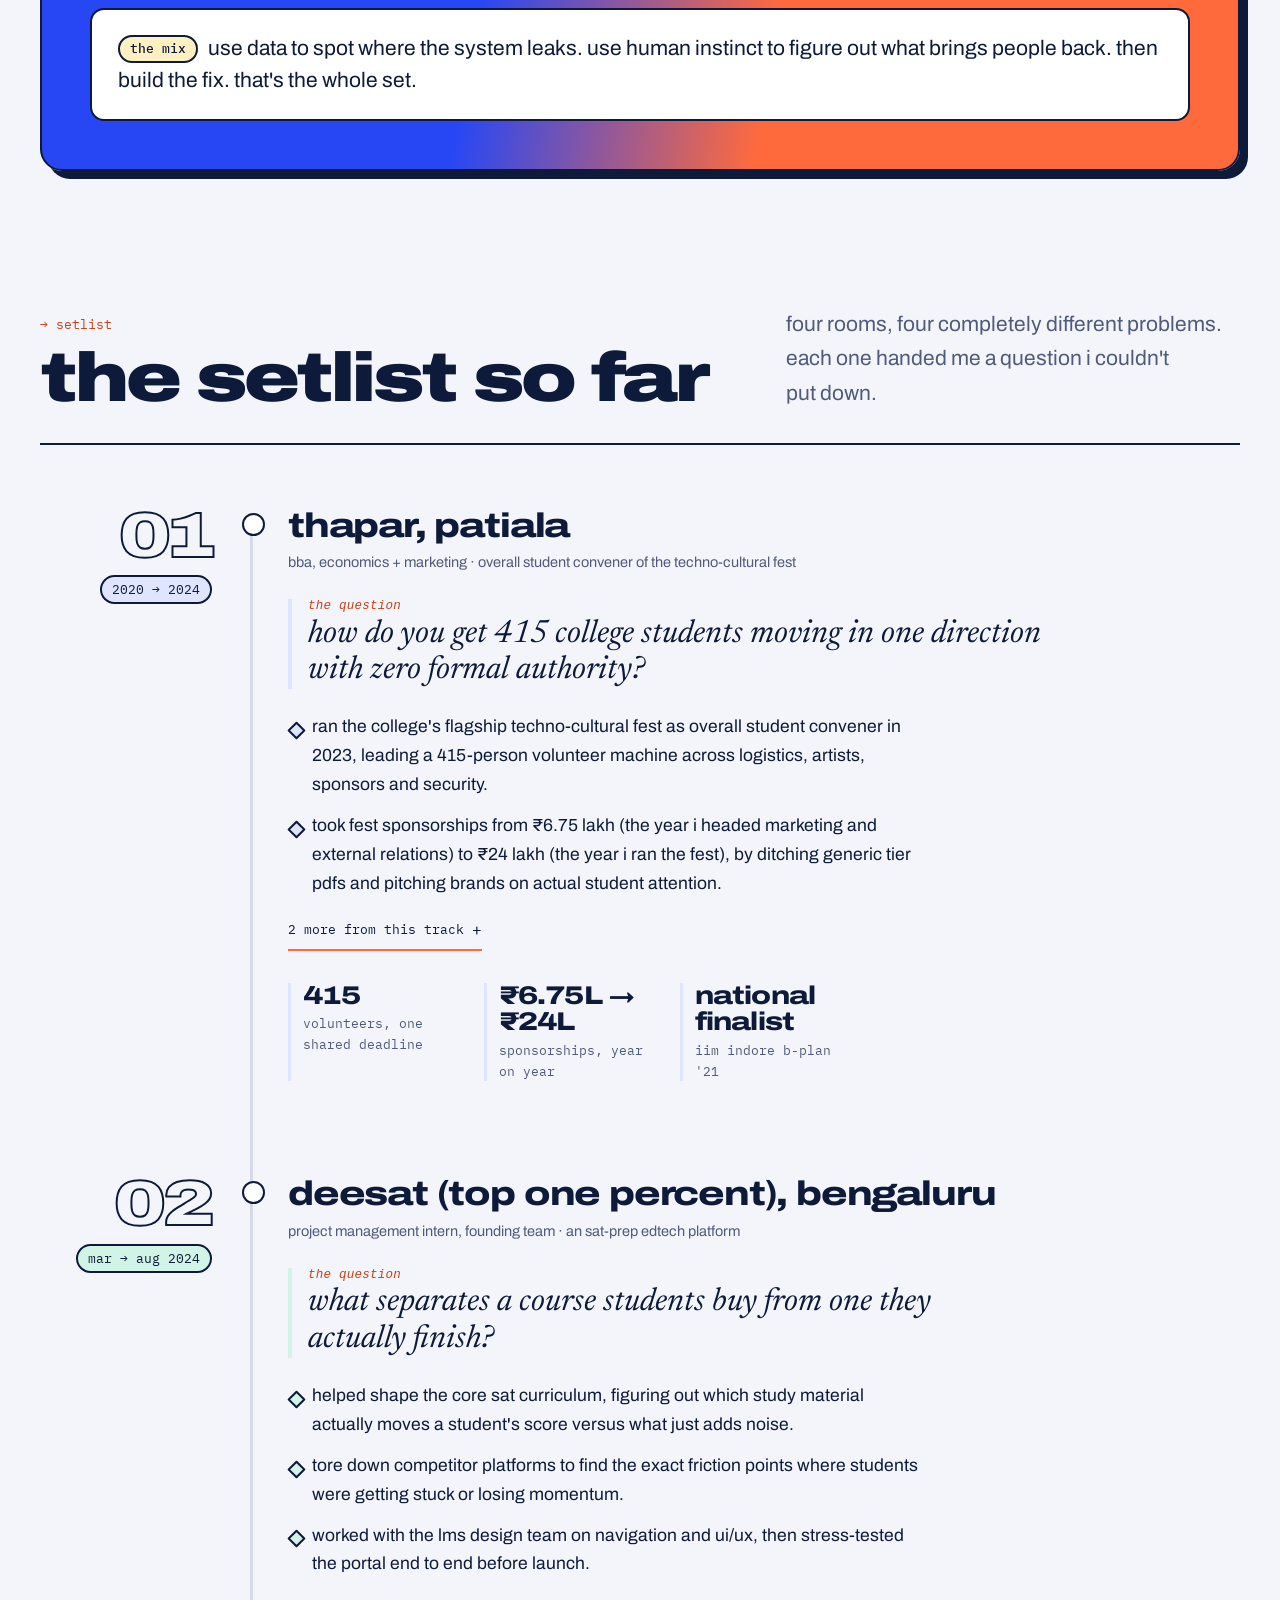
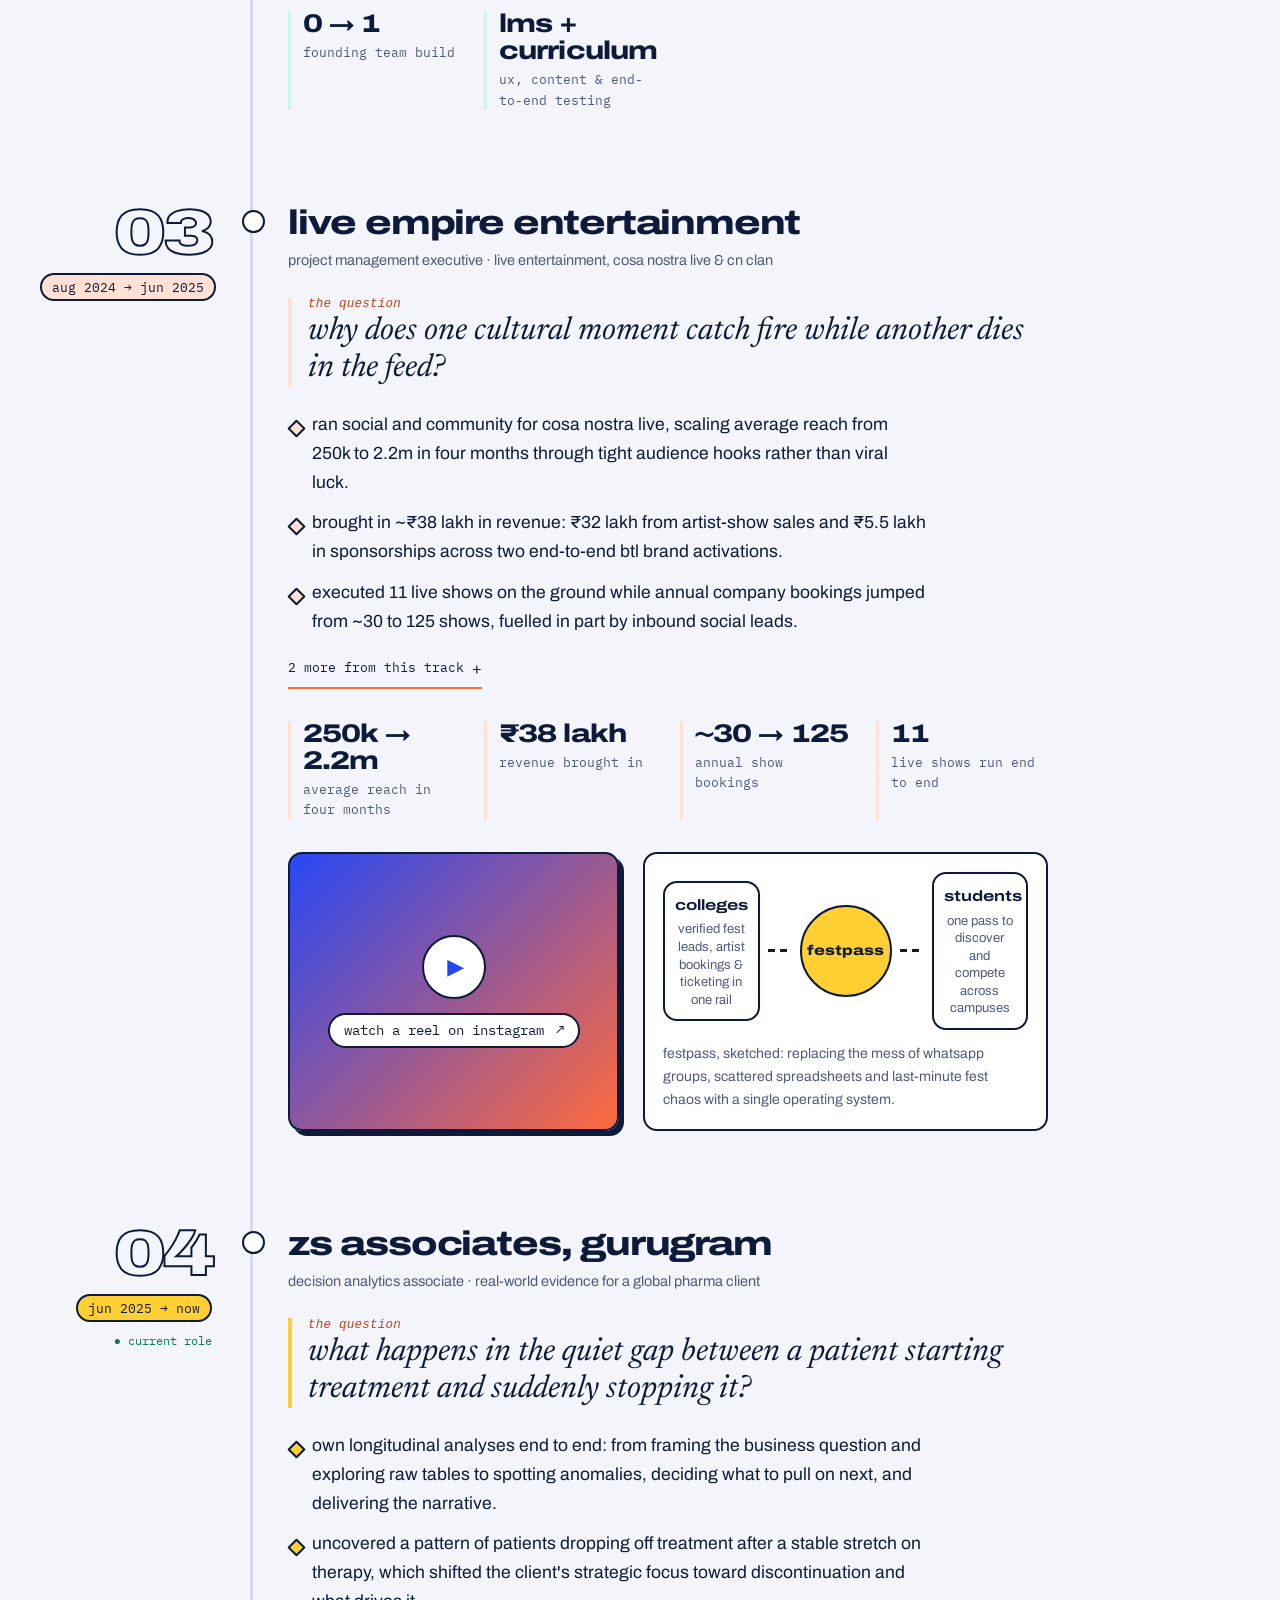
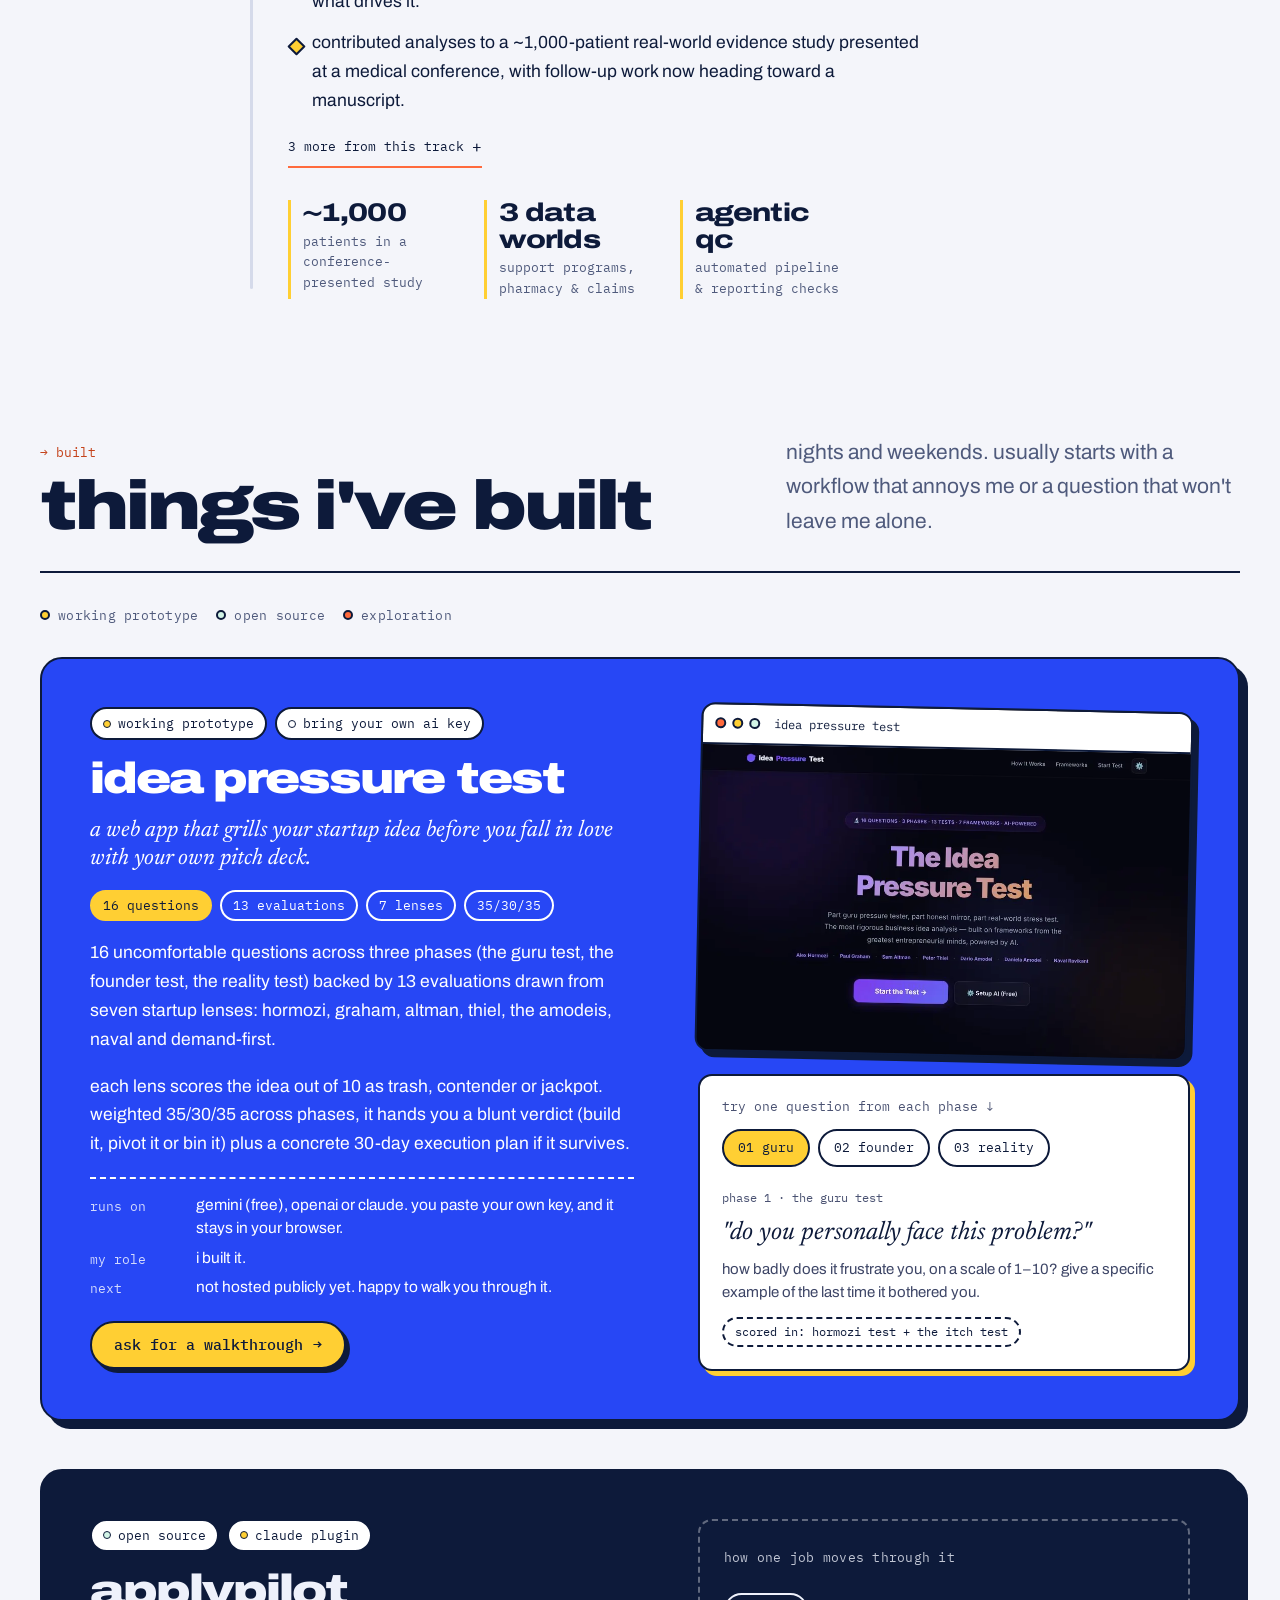
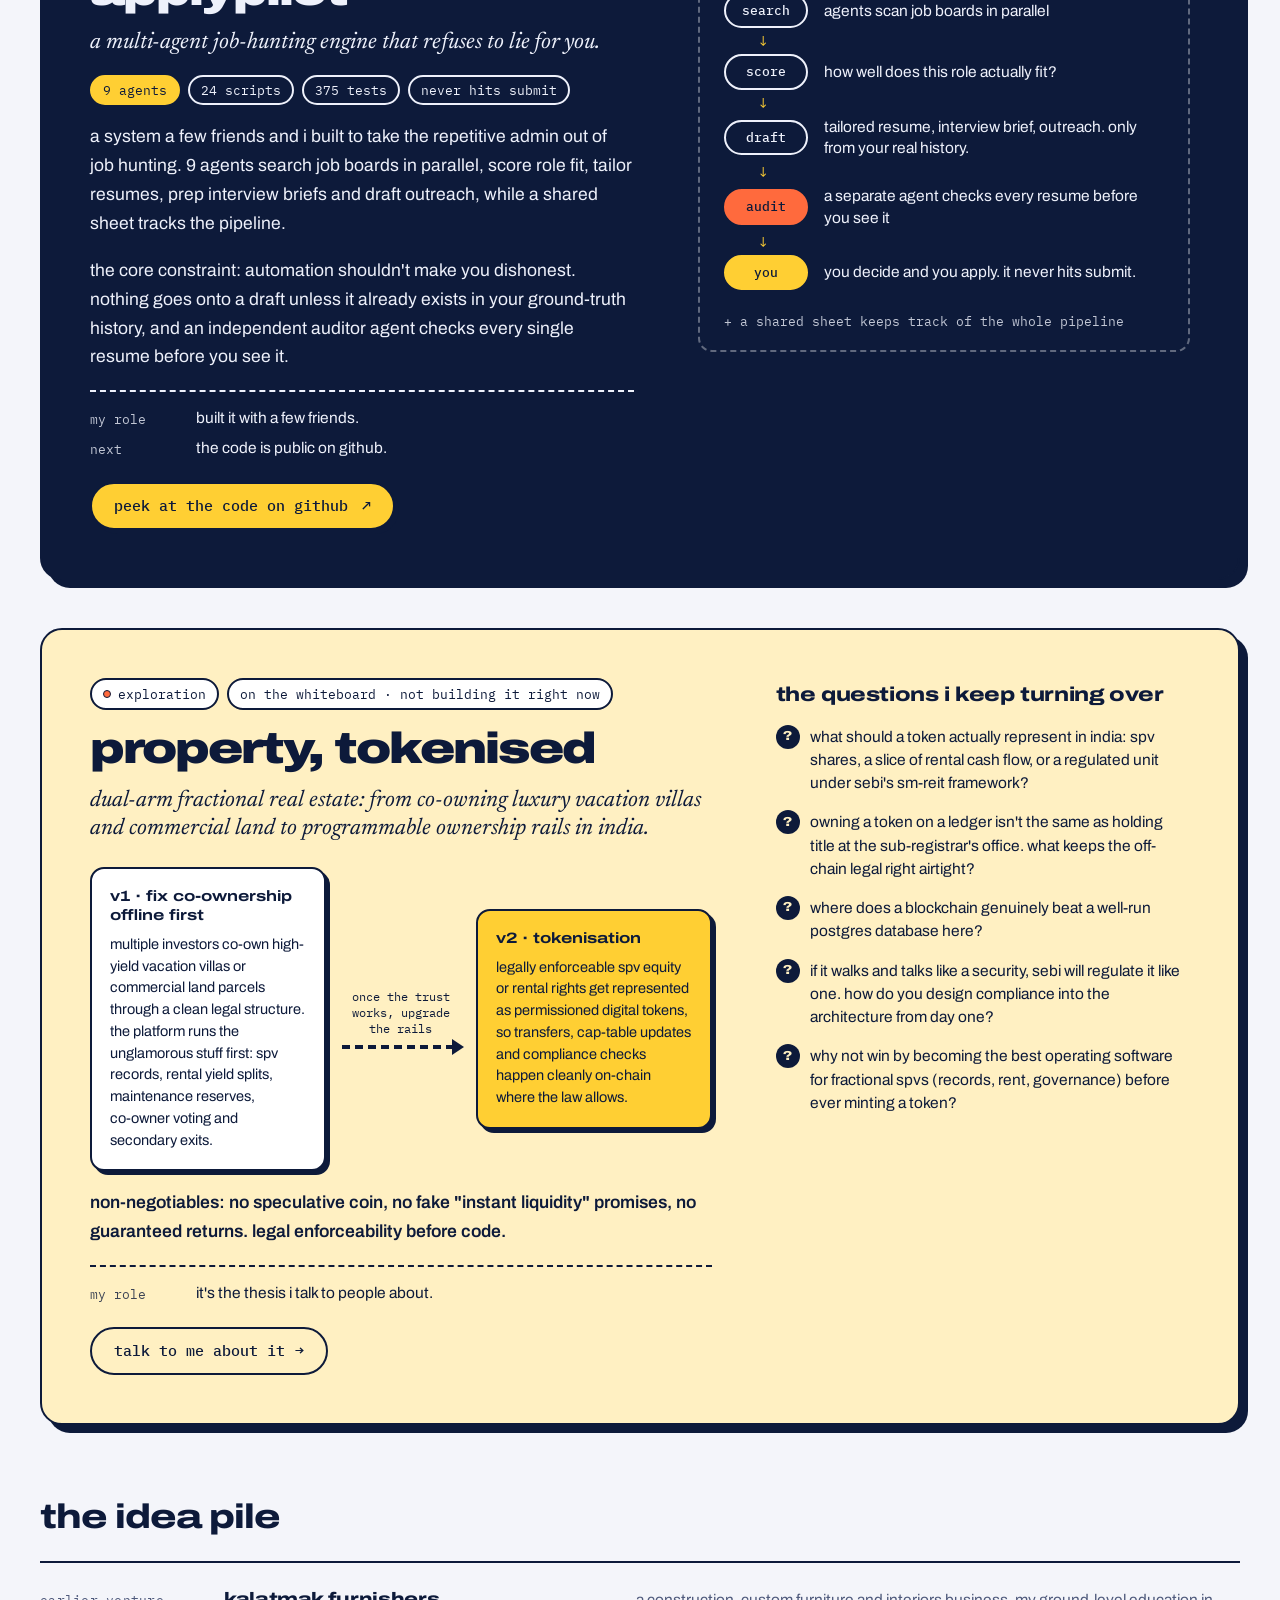
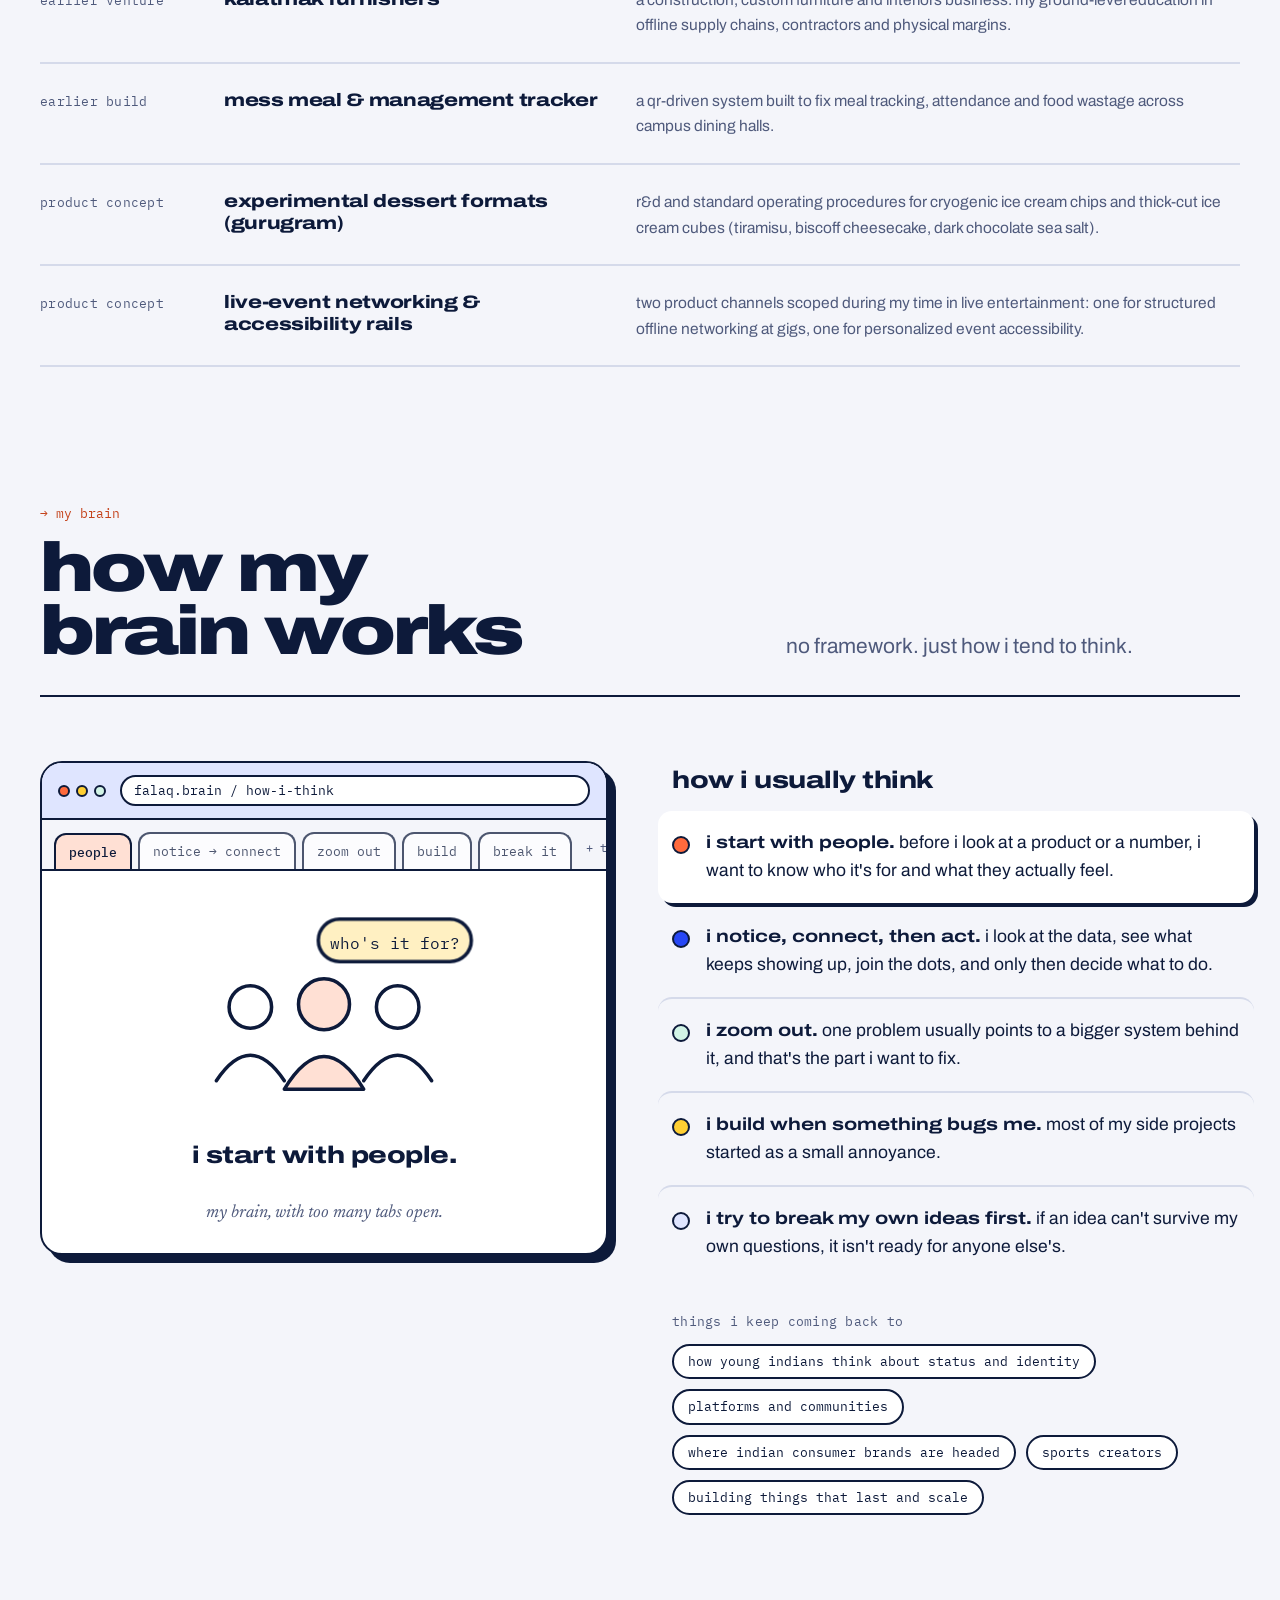
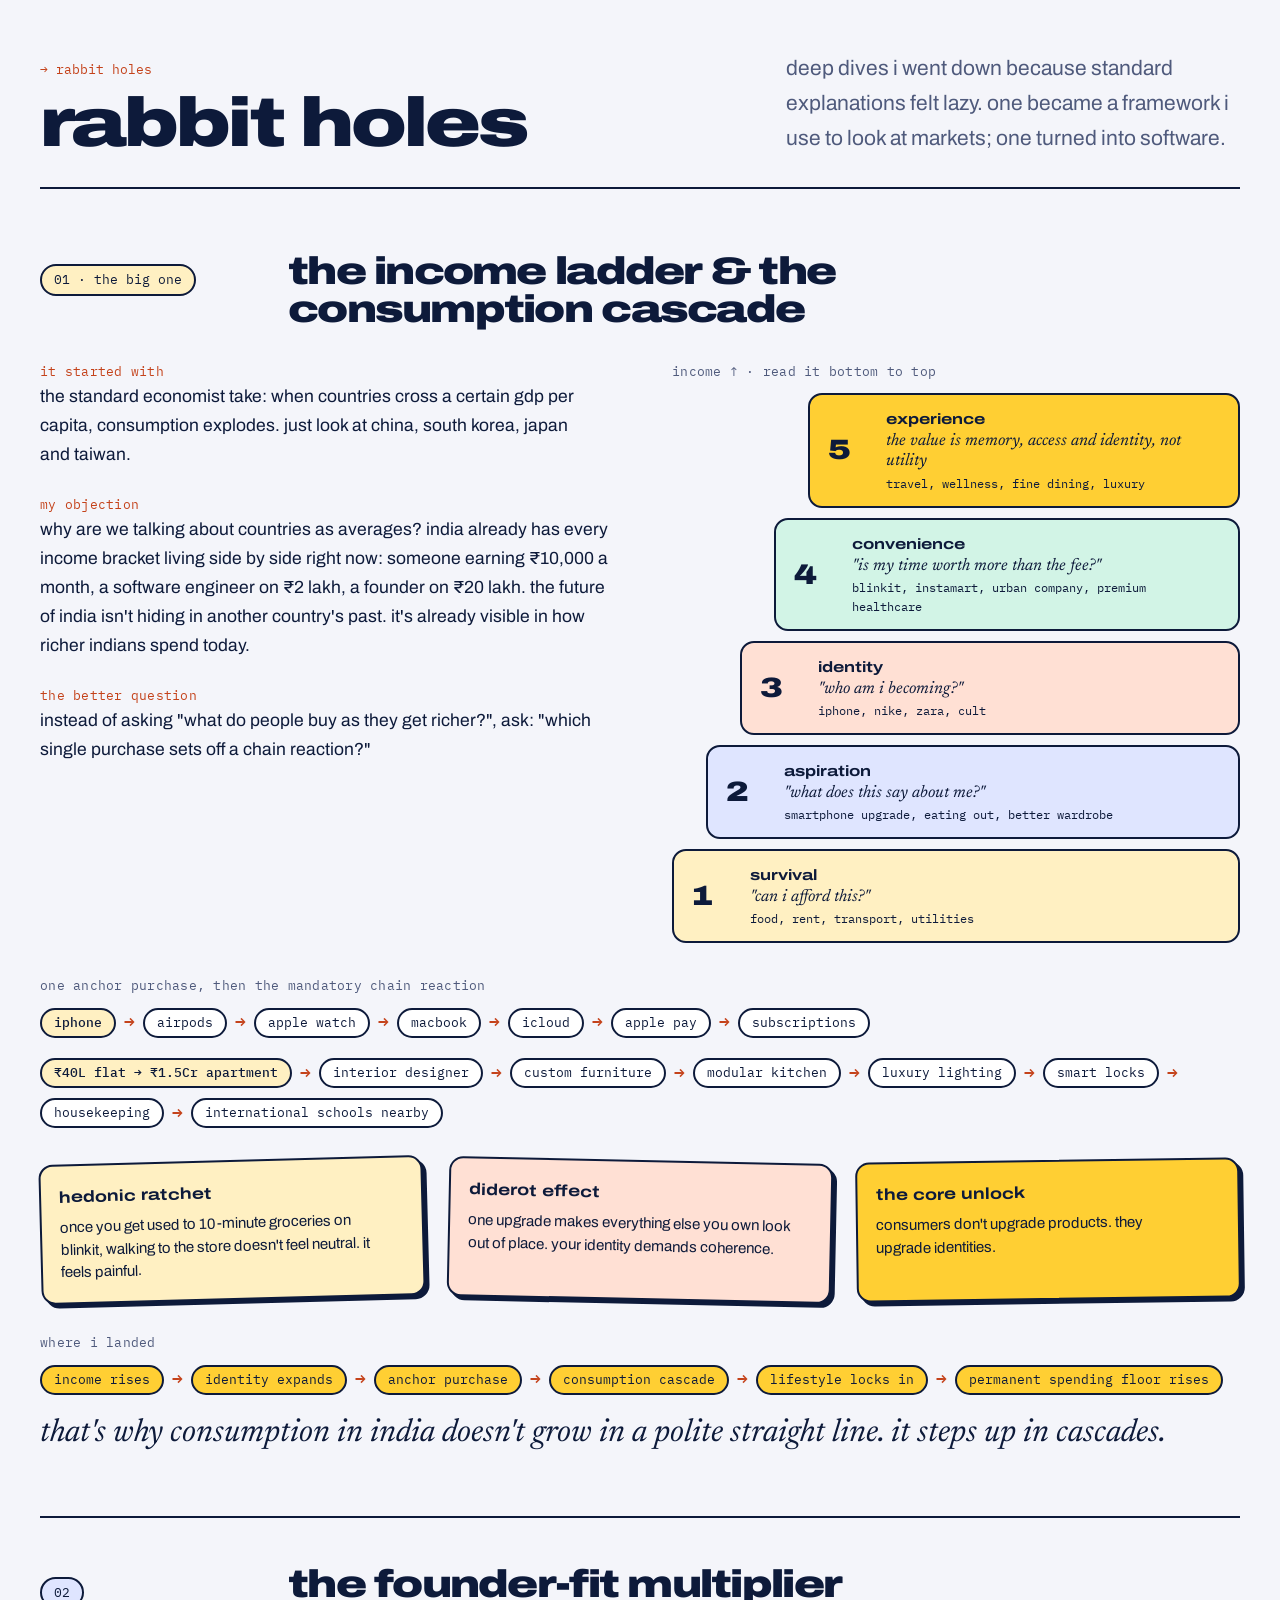
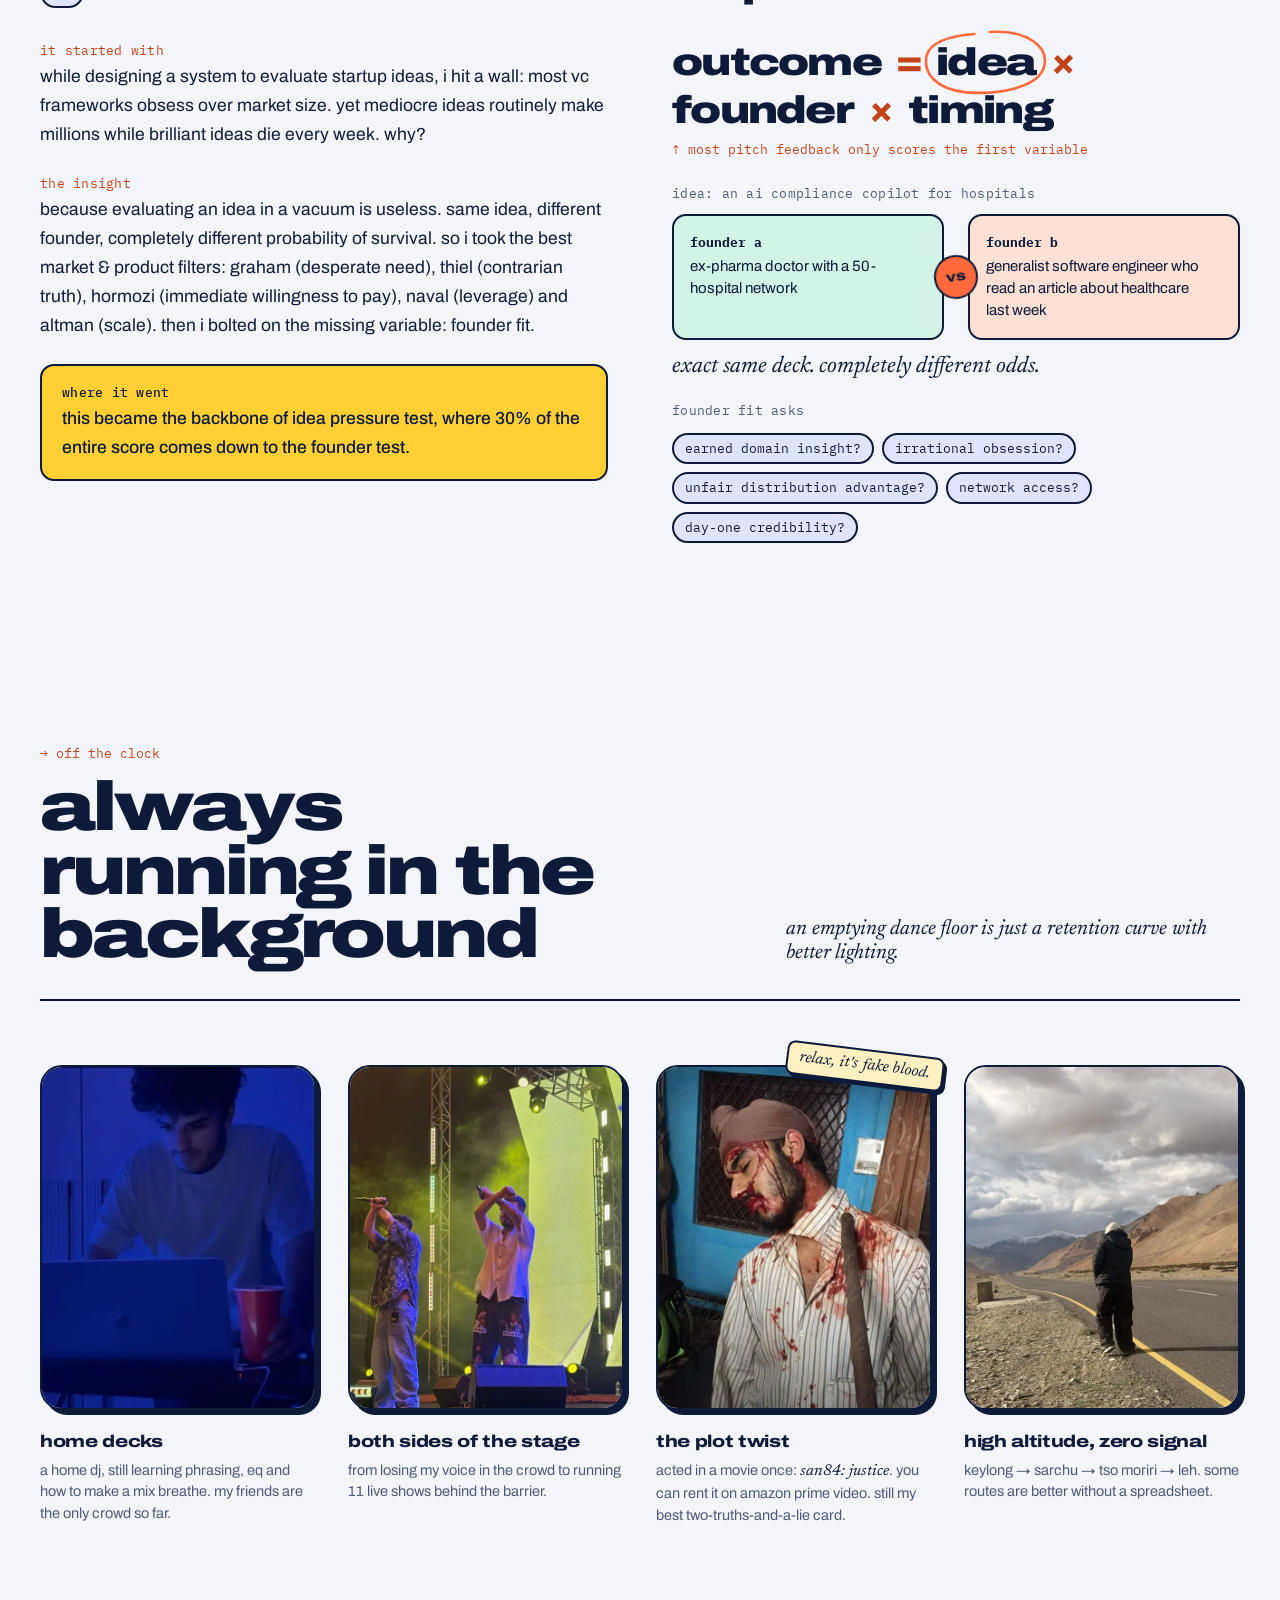
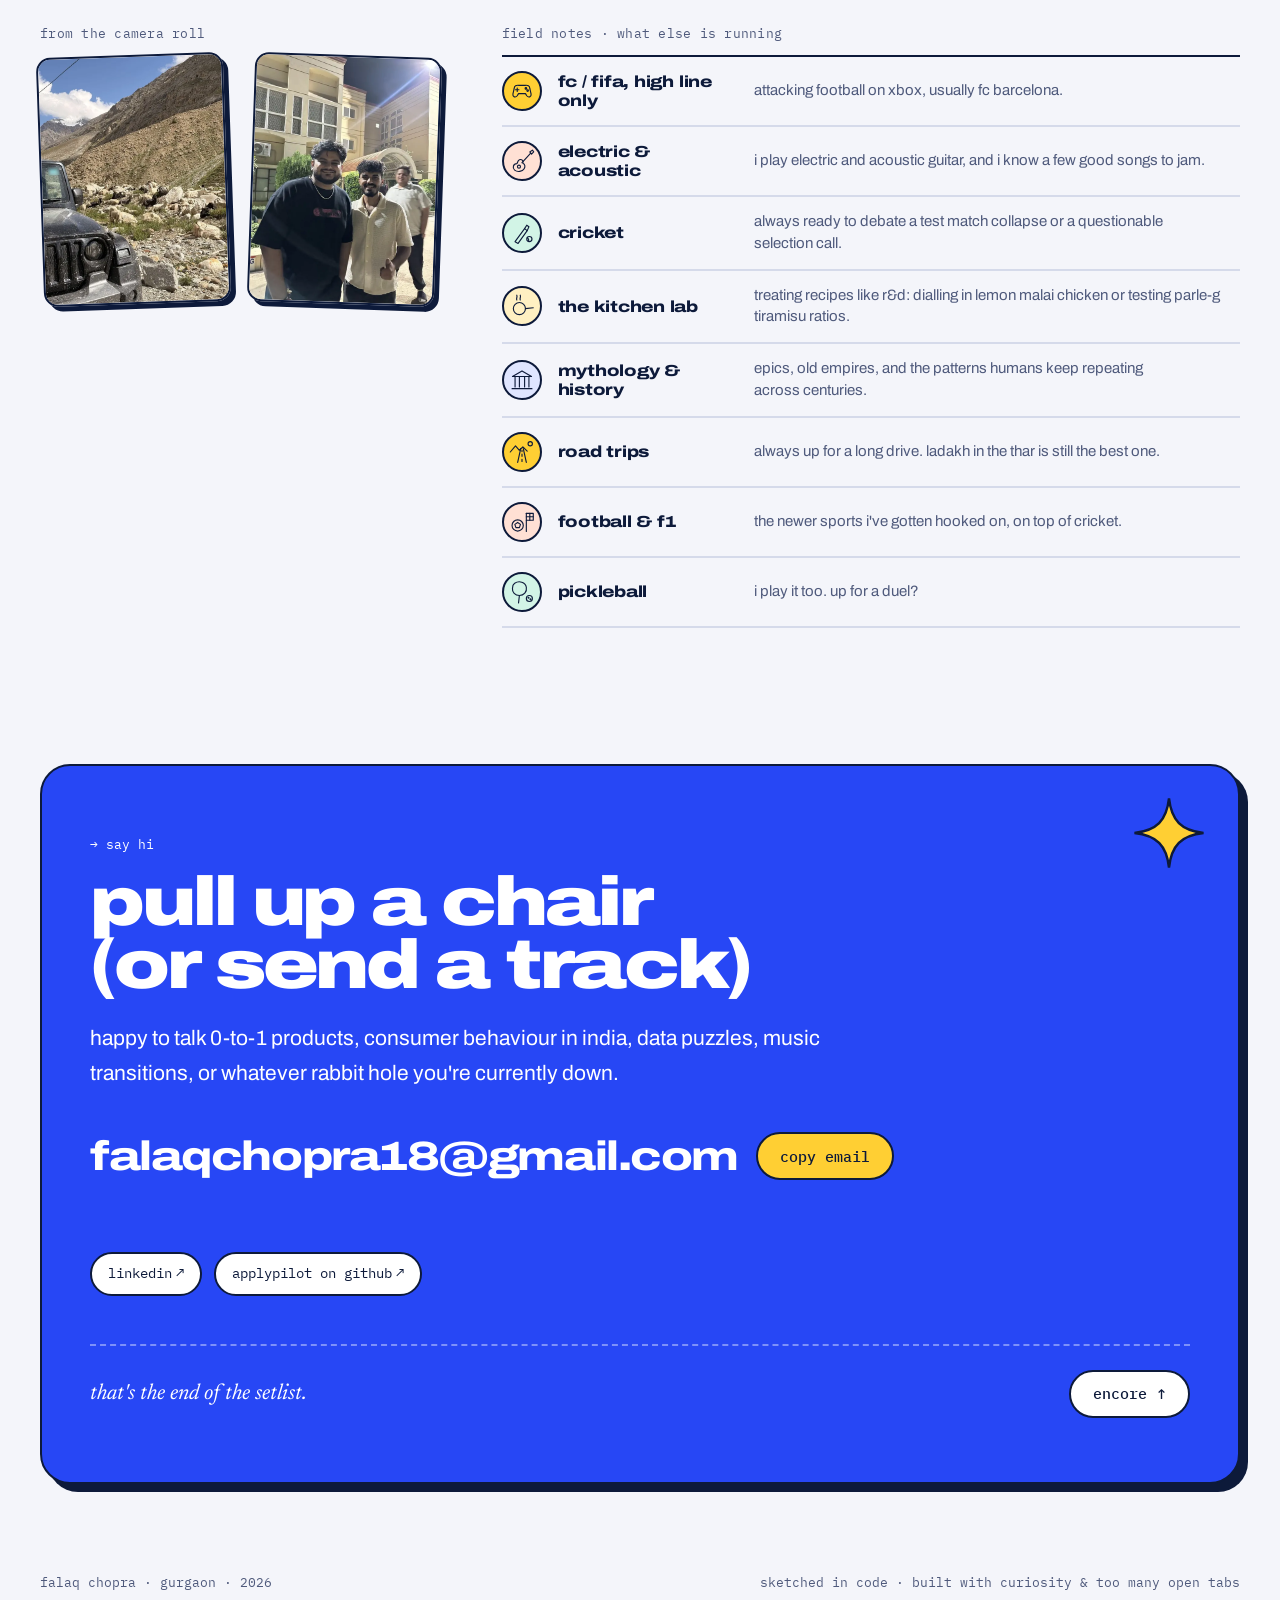
==== commit d19024ca: "Redesign: liner-notes layout, setlist timeline, motion system, mobile menu, WebP images Co-Authored-" ====
--- a/index.html
+++ b/index.html
@@ -2,669 +2,88 @@
 <html lang="en">
 <meta charset="utf-8">
 <meta name="viewport" content="width=device-width, initial-scale=1, viewport-fit=cover">
+<link rel="canonical" href="https://falaq18.github.io/">
+<meta name="theme-color" content="#f4f5fa" media="(prefers-color-scheme: light)">
+<meta name="theme-color" content="#0a1024" media="(prefers-color-scheme: dark)">
+<meta name="author" content="Falaq Chopra">
 <meta property="og:type" content="website">
+<meta property="og:url" content="https://falaq18.github.io/">
+<meta property="og:site_name" content="Falaq Chopra">
 <meta property="og:title" content="Falaq Chopra">
-<meta property="og:description" content="analyst, operator and builder from gurgaon. the things i've done, built, and keep thinking about.">
+<meta property="og:description" content="analyst, operator and builder from gurgaon. the setlist so far, the things i've built, and how i think.">
 <meta property="og:image" content="https://falaq18.github.io/img/me2.jpg">
+<meta property="og:image:width" content="880">
+<meta property="og:image:height" content="1100">
+<meta property="og:image:alt" content="falaq in a pink and orange rajasthani turban, arms crossed, grinning">
 <meta name="twitter:card" content="summary_large_image">
 <link rel="icon" href="data:image/svg+xml,%3Csvg xmlns='http://www.w3.org/2000/svg' viewBox='0 0 64 64'%3E%3Crect width='64' height='64' rx='16' fill='%232747f5'/%3E%3Ctext x='15' y='46' font-family='Arial,sans-serif' font-weight='900' font-size='40' fill='%23fff'%3Ef%3C/text%3E%3Ccircle cx='46' cy='42' r='6' fill='%23ff6a3d'/%3E%3C/svg%3E">
 <title>Falaq Chopra</title>
-<meta name="description" content="Falaq Chopra: analyst, operator and builder from Gurgaon. Experience, things he has built, how he thinks, and the rabbit holes he goes down.">
+<meta name="description" content="Falaq Chopra: decision analyst at ZS, ex live-events operator, and a builder on the side. His setlist so far, the things he has built, how he thinks, and the rabbit holes he goes down.">
 <link rel="preconnect" href="https://fonts.googleapis.com">
 <link rel="preconnect" href="https://fonts.gstatic.com" crossorigin>
 <link rel="stylesheet" href="https://fonts.googleapis.com/css2?family=Archivo:wdth,wght@62..125,400..900&family=Newsreader:ital,opsz,wght@0,6..72,400;1,6..72,400;1,6..72,500&family=IBM+Plex+Mono:wght@400;500&display=swap">
-<style>
-/* layout: a loud, colour-blocked feed of chunky cards with hard shadows.
-   hero (crossed-out job titles, circled "leave", portrait sticker) → two crossing ticker strips of receipts →
-   analyst/operator slider → setlist cards → built bento → brain pipeline with a travelling thought →
-   rabbit holes with live diagrams → background tabs → contact block. */
-:root {
-  /* palette: midnight = reliability, cobalt = confidence, sun = potential, tangerine = the quirk.
-     soft tints of each fill the cards so the loud colours stay special. */
-  --bg: #f4f5fa;
-  --dot: #dde1ee;
-  --card: #ffffff;
-  --ink: #0d1a3a;
-  --ink-soft: #55607f;
-  --line: #0d1a3a;
-  --shadow: #0d1a3a;
-  --midnight: #0d1a3a;
-  --on-night: #eef1fb;
-  --cobalt: #2747f5;
-  --on-cobalt: #ffffff;
-  --tang: #ff6a3d;
-  --sun: #ffcf33;
-  --sun-soft: #fff0c2;
-  --tang-soft: #ffe0d4;
-  --mint-soft: #d2f4e6;
-  --sky: #dfe5ff;
-  --pop-ink: #0d1a3a;
-  --pop-card: #ffffff;
-  --ph-1: #e6e9f4;
-  --ph-2: #dce1f0;
-  --go: #12b886;
-
-  --display: "Archivo", "Arial Black", "Helvetica Neue", system-ui, sans-serif;
-  --serif: "Newsreader", Georgia, "Times New Roman", serif;
-  --body: "Archivo", "Helvetica Neue", Arial, system-ui, sans-serif;
-  --mono: "IBM Plex Mono", ui-monospace, "SFMono-Regular", Menlo, monospace;
-  --bw: 2.5px;
-  --r: 24px;
-}
-@media (prefers-color-scheme: dark) {
-  :root:not([data-theme="light"]) {
-    --bg: #0a1024; --dot: #18203d; --card: #121a36; --ink: #eef1fb; --ink-soft: #a5aed0;
-    --line: #eef1fb; --shadow: #3f5cff; --midnight: #1b2654; --on-night: #eef1fb;
-    --cobalt: #3f5cff; --on-cobalt: #ffffff;
-    --sun-soft: #f3e2a6; --tang-soft: #f6cdbd; --mint-soft: #bfe9d8; --sky: #c7d0fb;
-    --ph-1: #18203d; --ph-2: #1e2748;
-    color-scheme: dark;
-  }
-}
-:root[data-theme="dark"] {
-  --bg: #0a1024; --dot: #18203d; --card: #121a36; --ink: #eef1fb; --ink-soft: #a5aed0;
-  --line: #eef1fb; --shadow: #3f5cff; --midnight: #1b2654; --on-night: #eef1fb;
-  --cobalt: #3f5cff; --on-cobalt: #ffffff;
-  --sun-soft: #f3e2a6; --tang-soft: #f6cdbd; --mint-soft: #bfe9d8; --sky: #c7d0fb;
-  --ph-1: #18203d; --ph-2: #1e2748;
-  color-scheme: dark;
-}
-
-* { box-sizing: border-box; }
-html { scroll-behavior: smooth; }
-@media (prefers-reduced-motion: reduce) { html { scroll-behavior: auto; } }
-body {
-  background-color: var(--bg);
-  color: var(--ink);
-  font-family: var(--body);
-  font-size: 17px;
-  line-height: 1.7;
-  overflow-x: clip;
-}
-body::before { content: ""; position: fixed; inset: 0 0 auto; height: env(safe-area-inset-top, 0px); z-index: 40; background: var(--bg); }
-::selection { background: var(--sun); color: var(--pop-ink); }
-.wrap {
-  max-width: 1180px; margin-inline: auto;
-  padding-left: max(16px, env(safe-area-inset-left, 0px));
-  padding-right: max(16px, env(safe-area-inset-right, 0px));
-}
-a { color: inherit; }
-:focus-visible { outline: 3px solid var(--tang); outline-offset: 3px; border-radius: 8px; }
-h1, h2, h3, h4 { text-wrap: balance; }
-p { text-wrap: pretty; }
-section { scroll-margin-top: 90px; }
-
-.card { background: var(--card); border: var(--bw) solid var(--line); border-radius: var(--r); box-shadow: 6px 6px 0 var(--shadow); }
-.lift { transition: transform .22s ease, box-shadow .22s ease; }
-.lift:hover { transform: translate(-3px, -3px); box-shadow: 9px 9px 0 var(--shadow); }
-.kick { display: inline-block; font-family: var(--mono); font-size: 13px; padding: 4px 12px; border: 2px solid var(--line); border-radius: 999px; background: var(--sun); color: var(--pop-ink); margin-bottom: 16px; }
-
-/* reveal: always visible, gets a little pop when it scrolls in */
-@media (prefers-reduced-motion: no-preference) {
-  [data-pop].in { animation: pop .6s cubic-bezier(.2,.9,.3,1.2) both; }
-}
-@keyframes pop { from { transform: translateY(14px) rotate(-.6deg) scale(.985); } to { transform: none; } }
-
-/* nav */
-.top { position: sticky; top: calc(env(safe-area-inset-top, 0px) + 10px); z-index: 30; padding-top: 10px; }
-.pill { display: flex; align-items: center; justify-content: space-between; gap: 10px; background: var(--card); border: var(--bw) solid var(--line); border-radius: 999px; padding: 7px 8px 7px 20px; box-shadow: 4px 4px 0 var(--shadow); min-width: 0; }
-.logo { font-family: var(--display); font-stretch: 125%; font-weight: 800; font-size: 21px; text-decoration: none; letter-spacing: -0.02em; flex: none; }
-.logo span { color: var(--tang); }
-.links { display: flex; gap: 2px; overflow-x: auto; scrollbar-width: none; min-width: 0; }
-.links::-webkit-scrollbar { display: none; }
-.links a { font-family: var(--mono); font-size: 13px; padding: 7px 12px; border-radius: 999px; text-decoration: none; white-space: nowrap; transition: background .2s; }
-.links a:hover, .links a[aria-current="true"] { background: var(--sun); color: var(--pop-ink); }
-
-/* hero */
-.hero { display: grid; grid-template-columns: minmax(0, 1.4fr) minmax(0, 0.6fr); gap: 72px; align-items: center; padding-block: 80px 64px; }
-.hello { display: inline-flex; align-items: center; gap: 10px; font-family: var(--mono); font-size: 14px; border: 2px solid var(--line); border-radius: 999px; padding: 6px 14px; background: var(--card); margin: 0; }
-.live { width: 10px; height: 10px; border-radius: 50%; background: var(--go); position: relative; }
-.live::after { content: ""; position: absolute; inset: -4px; border-radius: 50%; border: 2px solid var(--go); opacity: 0; }
-@media (prefers-reduced-motion: no-preference) { .live::after { animation: ping 1.8s ease-out infinite; } }
-@keyframes ping { 0% { transform: scale(.6); opacity: .9; } 100% { transform: scale(1.8); opacity: 0; } }
-h1 { font-family: var(--display); font-stretch: 125%; font-weight: 800; font-size: clamp(42px, 6.6vw, 92px); line-height: .95; letter-spacing: -0.03em; margin: 28px 0 30px; }
-h1 span { color: var(--tang); }
-.roles { display: flex; flex-wrap: wrap; align-items: center; gap: 10px 12px; margin: 0; font-size: 19px; }
-.role { position: relative; display: inline-block; font-family: var(--mono); font-size: 15px; padding: 5px 12px; border: 2px solid var(--line); border-radius: 10px; color: var(--pop-ink); transform: rotate(var(--rot, 0deg)); }
-.role::after { content: ""; position: absolute; left: -7%; right: -7%; top: 50%; height: 3.5px; margin-top: -2px; border-radius: 3px; background: var(--tang); transform: rotate(-5deg); transform-origin: left center; }
-@media (prefers-reduced-motion: no-preference) { .role::after { animation: strike .5s cubic-bezier(.7,0,.3,1) both; animation-delay: var(--d); } }
-@keyframes strike { from { transform: rotate(-5deg) scaleX(0); } to { transform: rotate(-5deg) scaleX(1); } }
-.shrug { font-family: var(--serif); font-style: italic; font-size: clamp(28px, 3.4vw, 42px); line-height: 1.1; margin: 28px 0 30px; }
-@media (prefers-reduced-motion: no-preference) { .shrug { animation: rise .6s ease both 1.9s; } }
-@keyframes rise { from { transform: translateY(10px); opacity: .2; } to { transform: none; opacity: 1; } }
-.thesis { font-size: clamp(18px, 1.8vw, 21px); line-height: 1.65; max-width: 36em; margin: 0; }
-.thesis b { font-weight: 700; }
-.circ, .uline { position: relative; display: inline-block; white-space: nowrap; }
-.circ svg { position: absolute; left: -16%; top: -32%; width: 132%; height: 164%; overflow: visible; pointer-events: none; }
-.uline svg { position: absolute; left: -2%; bottom: -9px; width: 104%; height: 12px; overflow: visible; pointer-events: none; }
-.circ path, .uline path { fill: none; stroke-width: 2.6; stroke-linecap: round; vector-effect: non-scaling-stroke; stroke-dasharray: 1; stroke-dashoffset: 0; }
-.circ path { stroke: var(--tang); }
-.uline path { stroke: var(--cobalt); stroke-width: 3; }
-@media (prefers-reduced-motion: no-preference) {
-  .hero .circ path { animation: draw .8s ease both 2.3s; }
-  .hero .uline path { animation: draw .7s ease both 2.8s; }
-}
-@keyframes draw { from { stroke-dashoffset: 1; } to { stroke-dashoffset: 0; } }
-.hl { color: var(--pop-ink); padding: 0 5px; border-radius: 6px; background: linear-gradient(var(--sun), var(--sun)) no-repeat 0 50% / 100% 100%; }
-@media (prefers-reduced-motion: no-preference) { .hl { animation: swipe .6s ease both 3.2s; } }
-@keyframes swipe { from { background-size: 0% 100%; } to { background-size: 100% 100%; } }
-
-.me { position: relative; justify-self: center; width: min(100%, 330px); }
-.photo {
-  position: relative; aspect-ratio: 4 / 5; max-width: 100%; border-radius: 26px; border: var(--bw) solid var(--line);
-  box-shadow: 8px 8px 0 var(--shadow); overflow: hidden; display: grid; place-items: center;
-  background: repeating-linear-gradient(135deg, var(--ph-1) 0 14px, var(--ph-2) 14px 28px);
-}
-.photo img { width: 100%; height: 100%; object-fit: cover; display: block; }
-.ph-l { font-family: var(--mono); font-size: 12.5px; line-height: 1.4; text-align: center; background: var(--card); border: 2px solid var(--line); border-radius: 12px; padding: 8px 12px; max-width: 80%; }
-.ph-l small { display: block; color: var(--ink-soft); }
-.me .photo { transform: rotate(3deg); }
-.sticker { position: absolute; z-index: 2; background: var(--sun-soft); color: var(--pop-ink); border: 2px solid var(--line); border-radius: 16px; padding: 8px 14px; font-family: var(--serif); font-style: italic; font-size: 21px; line-height: 1.1; box-shadow: 4px 4px 0 var(--shadow); }
-.me .sticker { top: -22px; left: -30px; transform: rotate(-8deg); max-width: 230px; }
-@media (prefers-reduced-motion: no-preference) { .me .sticker { animation: bob 4.5s ease-in-out infinite; } }
-@keyframes bob { 0%, 100% { translate: 0 0; } 50% { translate: 0 -6px; } }
-.cap { font-family: var(--serif); font-style: italic; font-size: 23px; text-align: center; margin: 22px 0 0; }
-.spark { position: absolute; right: -22px; bottom: 70px; width: 58px; height: 58px; z-index: 2; }
-.spark path { fill: var(--cobalt); stroke: var(--line); stroke-width: 2; }
-@media (prefers-reduced-motion: no-preference) { .spark { animation: spin 10s linear infinite; } }
-@keyframes spin { to { transform: rotate(360deg); } }
-
-/* ticker strips */
-.strips { position: relative; overflow: hidden; padding-block: 56px 64px; }
-.strip { width: 112%; margin-left: -6%; border-block: var(--bw) solid var(--line); overflow: hidden; color: var(--pop-ink); }
-.strip.a { background: var(--cobalt); color: var(--on-cobalt); transform: rotate(-2deg); }
-.strip.b { background: var(--sun); transform: rotate(1.6deg); margin-top: -6px; }
-.tick { display: flex; width: max-content; }
-@media (prefers-reduced-motion: no-preference) {
-  .strip.a .tick { animation: marquee 38s linear infinite; }
-  .strip.b .tick { animation: marquee 46s linear infinite reverse; }
-  .strip:hover .tick { animation-play-state: paused; }
-}
-.tick span { font-family: var(--display); font-stretch: 125%; font-weight: 700; font-size: clamp(15px, 1.6vw, 19px); padding: 13px 0; white-space: nowrap; }
-.tick i { font-style: normal; padding-inline: 18px; }
-@keyframes marquee { to { transform: translateX(-50%); } }
-
-/* section heads */
-.sec { padding-block: 120px 24px; }
-.sec-h { display: flex; flex-wrap: wrap; align-items: flex-end; justify-content: space-between; gap: 20px 64px; margin-bottom: 56px; }
-.sec-h h2 { font-family: var(--display); font-stretch: 125%; font-weight: 800; font-size: clamp(30px, 4.6vw, 60px); line-height: 1; letter-spacing: -0.03em; margin: 0; }
-.sec-h p { max-width: 32em; margin: 0; font-size: 18px; color: var(--ink-soft); }
-
-/* mixer */
-.mixbox {
-  --m: 50; padding: 40px; border-radius: 34px; border: var(--bw) solid var(--line); box-shadow: 8px 8px 0 var(--shadow);
-  background: var(--cobalt);
-  background: linear-gradient(100deg, var(--cobalt) calc(100% - var(--m) * 1% - 12%), var(--tang) calc(100% - var(--m) * 1% + 12%));
-}
-.mix-grid { display: grid; grid-template-columns: minmax(0, 1fr) minmax(0, 1.15fr) minmax(0, 1fr); gap: 36px; align-items: center; }
-.deck { background: var(--card); border: var(--bw) solid var(--line); border-radius: 22px; padding: 24px 20px; text-align: center; transition: transform .25s ease; min-width: 0; }
-.deck .tag { font-family: var(--mono); font-size: 12px; color: var(--ink-soft); }
-.deck h3 { font-family: var(--display); font-stretch: 125%; font-weight: 800; font-size: clamp(20px, 2.2vw, 28px); letter-spacing: -0.03em; margin: 6px 0 6px; }
-.deck .np { font-family: var(--mono); font-size: 12.5px; color: var(--ink-soft); line-height: 1.45; margin: 0; }
-.meter { display: flex; justify-content: center; gap: 4px; margin-top: 12px; }
-.meter i { width: 12px; height: 12px; border-radius: 4px; border: 2px solid var(--line); transition: background .2s; }
-.deck.a .meter i.lit { background: var(--cobalt); }
-.deck.b .meter i.lit { background: var(--tang); }
-.fader { display: grid; gap: 8px; }
-.fl { display: flex; justify-content: space-between; gap: 8px; }
-.fl span { font-family: var(--mono); font-size: 12.5px; background: var(--card); border: 2px solid var(--line); border-radius: 999px; padding: 2px 10px; }
-#xf { -webkit-appearance: none; appearance: none; width: 100%; height: 44px; background: transparent; cursor: grab; margin: 0; }
-#xf:active { cursor: grabbing; }
-#xf::-webkit-slider-runnable-track { height: 14px; background: var(--card); border: var(--bw) solid var(--line); border-radius: 999px; }
-#xf::-webkit-slider-thumb { -webkit-appearance: none; appearance: none; width: 40px; height: 40px; margin-top: -15px; border-radius: 50%; background: var(--sun-soft); border: var(--bw) solid var(--line); box-shadow: 3px 3px 0 var(--shadow); }
-#xf::-moz-range-track { height: 14px; background: var(--card); border: var(--bw) solid var(--line); border-radius: 999px; }
-#xf::-moz-range-thumb { width: 36px; height: 36px; border-radius: 50%; background: var(--sun-soft); border: var(--bw) solid var(--line); box-shadow: 3px 3px 0 var(--shadow); }
-.readout { margin: 34px 0 0; background: var(--card); border: var(--bw) solid var(--line); border-radius: 22px; padding: 24px 28px; font-size: clamp(17px, 1.8vw, 20px); line-height: 1.55; min-height: 5.2em; }
-.readout b { display: inline-block; font-family: var(--mono); font-weight: 500; font-size: 13px; background: var(--sun-soft); color: var(--pop-ink); border: 2px solid var(--line); border-radius: 999px; padding: 2px 10px; margin-right: 10px; vertical-align: 2px; }
-
-/* setlist */
-.tracks { display: grid; gap: 48px; }
-.trk { display: grid; grid-template-columns: 260px minmax(0, 1fr); gap: 28px 64px; padding: 48px 48px; }
-.trk-meta { min-width: 0; }
-.trk-meta .lbl { font-family: var(--mono); font-size: 12.5px; color: var(--ink-soft); }
-.no { display: block; font-family: var(--display); font-stretch: 125%; font-weight: 800; font-size: 80px; line-height: .9; letter-spacing: -0.04em; color: transparent; -webkit-text-stroke: 2px var(--ink); margin: 4px 0 16px; transition: color .3s; }
-.trk:hover .no { color: var(--nc); }
-.when { display: inline-block; font-family: var(--mono); font-size: 12.5px; border: 2px solid var(--line); border-radius: 999px; padding: 2px 10px; background: var(--nc); color: var(--pop-ink); }
-.where { display: block; font-family: var(--display); font-stretch: 125%; font-weight: 700; font-size: 18px; line-height: 1.25; letter-spacing: -0.02em; margin: 12px 0 8px; }
-.trk-meta .role-l { font-size: 14.5px; color: var(--ink-soft); line-height: 1.5; margin: 0; }
-.trk-main { min-width: 0; }
-.qk { display: block; font-family: var(--mono); font-size: 12.5px; color: var(--tang); margin-bottom: 4px; }
-.q { font-family: var(--serif); font-style: italic; font-size: clamp(27px, 3.1vw, 38px); line-height: 1.12; margin: 0 0 30px; }
-.blist { list-style: none; margin: 0; padding: 0; display: grid; gap: 16px; }
-.blist li { position: relative; padding-left: 28px; }
-.blist li::before { content: ""; position: absolute; left: 2px; top: .5em; width: 11px; height: 11px; border: 2px solid var(--line); background: var(--nc, var(--sun)); transform: rotate(45deg); border-radius: 2px; }
-.stats { display: flex; flex-wrap: wrap; gap: 20px; margin-top: 38px; }
-.stat { background: var(--sc); color: var(--pop-ink); border: 2px solid var(--line); border-radius: 18px; padding: 16px 20px 17px; min-width: 150px; box-shadow: 4px 4px 0 var(--shadow); transform: rotate(var(--rot, 0deg)); transition: transform .2s; }
-.stat:hover { transform: rotate(0deg) translateY(-3px); }
-.stat .n { display: block; font-family: var(--display); font-stretch: 125%; font-weight: 800; font-size: 26px; line-height: 1.05; letter-spacing: -0.03em; font-variant-numeric: tabular-nums; }
-.stat .l { display: block; font-family: var(--mono); font-size: 12.5px; margin-top: 4px; }
-.extra { display: grid; grid-template-columns: minmax(0, .9fr) minmax(0, 1.1fr); gap: 32px; margin-top: 40px; align-items: start; }
-.shot { position: relative; aspect-ratio: 16 / 10; max-width: 100%; border-radius: 20px; border: var(--bw) solid var(--line); overflow: hidden; display: grid; place-items: center; background: repeating-linear-gradient(135deg, var(--ph-1) 0 14px, var(--ph-2) 14px 28px); }
-.shot img { width: 100%; height: 100%; object-fit: cover; display: block; }
-.fp { padding: 18px; border: var(--bw) solid var(--line); border-radius: 20px; background: var(--card); }
-.fp-row { display: flex; align-items: center; gap: 8px; }
-.fp-node { flex: 1 1 0; min-width: 0; border: 2px solid var(--line); border-radius: 16px; padding: 10px; text-align: center; background: var(--card); }
-.fp-node b { display: block; font-family: var(--display); font-stretch: 125%; font-weight: 700; font-size: 15px; }
-.fp-node span { display: block; font-size: 13px; line-height: 1.35; color: var(--ink-soft); margin-top: 4px; }
-.fp-hub { flex: none; width: 94px; height: 94px; border-radius: 50%; border: var(--bw) solid var(--line); background: var(--sun); color: var(--pop-ink); display: grid; place-items: center; font-family: var(--display); font-stretch: 125%; font-weight: 800; font-size: 14px; }
-.fp-link { flex: 0 0 26px; height: 3px; background: repeating-linear-gradient(90deg, var(--ink) 0 7px, transparent 7px 12px); background-size: 24px 3px; }
-@media (prefers-reduced-motion: no-preference) {
-  .fp-link { animation: dash .8s linear infinite; }
-  .fp-link.r { animation-direction: reverse; }
-}
-@keyframes dash { to { background-position: 24px 0; } }
-.fp-cap { font-size: 14.5px; color: var(--ink-soft); margin: 12px 0 0; }
-
-/* built */
-.bento { display: grid; grid-template-columns: repeat(12, minmax(0, 1fr)); gap: 40px; }
-.proj { padding: 38px; display: flex; flex-direction: column; gap: 20px; min-width: 0; }
-.b-ipt { grid-column: span 12; background: var(--cobalt); color: var(--on-cobalt); }
-.b-ap { grid-column: span 12; background: var(--midnight); color: var(--on-night); }
-.feat { display: grid; grid-template-columns: minmax(0, 1.05fr) minmax(0, .95fr); gap: 56px; align-items: start; }
-.feat-txt, .feat-vis { display: flex; flex-direction: column; gap: 20px; min-width: 0; }
-.feat-vis { gap: 26px; padding-top: 6px; }
-.ipt-shot { margin: 0; border: var(--bw) solid var(--pop-ink); border-radius: 18px; overflow: hidden; background: #060611; box-shadow: 6px 6px 0 var(--pop-ink); transform: rotate(1.2deg); transition: transform .3s ease; }
-.b-ipt:hover .ipt-shot { transform: rotate(0deg); }
-.ipt-bar { display: flex; align-items: center; gap: 6px; padding: 9px 12px; background: var(--pop-card); color: var(--pop-ink); border-bottom: var(--bw) solid var(--pop-ink); font-family: var(--mono); font-size: 12px; }
-.ipt-bar i { width: 11px; height: 11px; border-radius: 50%; border: 2px solid var(--pop-ink); }
-.ipt-bar i:nth-child(1) { background: var(--tang); } .ipt-bar i:nth-child(2) { background: var(--sun); } .ipt-bar i:nth-child(3) { background: var(--mint-soft); }
-.ipt-bar span { margin-left: 8px; }
-.ipt-shot img { display: block; width: 100%; height: auto; }
-.grill { background: var(--pop-card); color: var(--pop-ink); border: var(--bw) solid var(--pop-ink); border-radius: 18px; padding: 20px 22px 22px; box-shadow: 5px 5px 0 var(--sun); }
-.grill-h { display: block; font-family: var(--mono); font-size: 12.5px; color: #4a5272; margin-bottom: 12px; }
-.grill-tabs { display: flex; flex-wrap: wrap; gap: 8px; margin-bottom: 16px; }
-.grill-tabs button { font-family: var(--mono); font-size: 13px; padding: 6px 13px; border-radius: 999px; border: 2px solid var(--pop-ink); background: transparent; color: var(--pop-ink); cursor: pointer; transition: transform .15s; }
-.grill-tabs button:hover { transform: translateY(-2px); }
-.grill-tabs button[aria-pressed="true"] { background: var(--sun); }
-.grill-tabs button[data-g="1"][aria-pressed="true"] { background: var(--tang-soft); }
-.grill-tabs button[data-g="2"][aria-pressed="true"] { background: var(--mint-soft); }
-.grill-k { font-family: var(--mono); font-size: 12px; color: #4a5272; }
-.grill-text { font-family: var(--serif); font-style: italic; font-size: clamp(21px, 2.1vw, 26px); line-height: 1.2; margin: 6px 0 10px; }
-.grill-sub { display: block; font-size: 15px; line-height: 1.5; color: #3d4566; }
-.grill-feeds { display: inline-block; margin-top: 14px; font-family: var(--mono); font-size: 12px; border: 2px dashed var(--pop-ink); border-radius: 999px; padding: 3px 11px; }
-@media (prefers-reduced-motion: no-preference) { .grill-q.swap { animation: grillIn .35s ease both; } }
-@keyframes grillIn { from { opacity: 0; transform: translateY(8px); } }
-.byok { font-size: 15.5px; border-top: 2px dashed currentColor; padding-top: 18px; }
-.byok b { font-family: var(--mono); font-weight: 500; font-size: 12.5px; background: var(--pop-card); color: var(--pop-ink); border-radius: 999px; padding: 2px 10px; margin-right: 8px; white-space: nowrap; }
-.apf-box { border: 2px dashed #ffffff59; border-radius: 20px; padding: 22px 24px 18px; }
-.apf-h { display: block; font-family: var(--mono); font-size: 12.5px; opacity: .8; margin-bottom: 6px; }
-.apf { list-style: none; margin: 0; padding: 0; }
-.apf li { position: relative; display: grid; grid-template-columns: 84px minmax(0, 1fr); gap: 16px; align-items: center; padding: 13px 0; }
-.apf li + li::before { content: "↓"; position: absolute; top: -11px; left: 35px; font-family: var(--mono); font-size: 14px; color: var(--sun); }
-.apf b { font-family: var(--mono); font-weight: 500; font-size: 13px; text-align: center; border: 2px solid currentColor; border-radius: 999px; padding: 5px 0; }
-.apf span { font-size: 15.5px; line-height: 1.4; }
-.apf .audit b { background: var(--tang); color: #ffffff; border-color: var(--tang); }
-.apf .you b { background: var(--sun); color: var(--pop-ink); border-color: var(--sun); }
-.apf-foot { margin: 8px 0 0; font-family: var(--mono); font-size: 12.5px; opacity: .8; }
-.b-prop { grid-column: span 12; background: var(--sun-soft); color: var(--pop-ink); }
-.b-pile { grid-column: span 12; padding: 38px; }
-.b-ipt .shot, .b-ap .shot { --ph-1: #ffffff2e; --ph-2: #ffffff14; border-color: currentColor; }
-.b-ipt .ph-l, .b-ap .ph-l { background: var(--pop-card); color: var(--pop-ink); border-color: var(--pop-ink); }
-.b-ipt .ph-l small, .b-ap .ph-l small { color: #5d5770; }
-.proj h3 { font-family: var(--display); font-stretch: 125%; font-weight: 800; font-size: clamp(24px, 2.6vw, 34px); line-height: 1; letter-spacing: -0.04em; margin: 4px 0 0; }
-.one { font-family: var(--serif); font-style: italic; font-size: clamp(21px, 2vw, 25px); line-height: 1.2; margin: 0; }
-.proj p { margin: 0; }
-.minis { display: flex; flex-wrap: wrap; gap: 8px; }
-.minis span { font-family: var(--mono); font-size: 12.5px; border: 2px solid currentColor; border-radius: 999px; padding: 3px 11px; }
-.b-ap .minis span:first-child, .b-ipt .minis span:first-child { background: var(--sun); color: var(--pop-ink); border-color: var(--sun); }
-.btn-link { align-self: flex-start; display: inline-flex; align-items: center; gap: 8px; background: var(--sun); color: var(--pop-ink); border: 2px solid var(--pop-ink); border-radius: 999px; padding: 9px 18px; font-family: var(--mono); font-size: 14px; font-weight: 500; text-decoration: none; transition: transform .2s; }
-.btn-link:hover { transform: translateY(-2px) rotate(-1deg); }
-.prop-grid { display: grid; grid-template-columns: minmax(0, 1.2fr) minmax(0, .8fr); gap: 56px; }
-.prop-main { display: flex; flex-direction: column; gap: 20px; min-width: 0; }
-.wb-k { align-self: flex-start; font-family: var(--mono); font-size: 12.5px; background: var(--pop-card); border: 2px solid var(--pop-ink); border-radius: 999px; padding: 3px 12px; }
-.pivot { display: grid; grid-template-columns: minmax(0, 1fr) 124px minmax(0, 1fr); gap: 16px; align-items: center; margin-top: 8px; }
-.pv { background: var(--pop-card); border: 2px solid var(--pop-ink); border-radius: 18px; padding: 20px; box-shadow: 4px 4px 0 var(--pop-ink); min-width: 0; }
-.pv b { display: block; font-family: var(--display); font-stretch: 125%; font-weight: 700; font-size: 15px; line-height: 1.3; margin-bottom: 8px; }
-.pv p { font-size: 14.5px; line-height: 1.5; margin: 0; }
-.pv.v2 { background: var(--sun); }
-.pv-arrow { display: grid; justify-items: center; gap: 8px; text-align: center; font-family: var(--mono); font-size: 12px; line-height: 1.35; }
-.pv-arrow .shaft { width: 100%; height: 4px; position: relative; background: repeating-linear-gradient(90deg, var(--pop-ink) 0 8px, transparent 8px 13px); background-size: 26px 4px; }
-.pv-arrow .shaft::after { content: ""; position: absolute; right: -4px; top: -6px; border-left: 12px solid var(--pop-ink); border-top: 8px solid transparent; border-bottom: 8px solid transparent; }
-@media (prefers-reduced-motion: no-preference) { .pv-arrow .shaft { animation: dash .9s linear infinite; } }
-.rules { font-weight: 600; margin: 0; }
-.qs h4 { font-family: var(--display); font-stretch: 125%; font-weight: 700; font-size: 20px; letter-spacing: -0.02em; margin: 0 0 12px; }
-.qs ul { list-style: none; margin: 0; padding: 0; display: grid; gap: 16px; }
-.qs li { position: relative; padding-left: 34px; font-size: 15.5px; line-height: 1.5; }
-.qs li::before { content: "?"; position: absolute; left: 0; top: 0; width: 24px; height: 24px; border-radius: 50%; background: var(--pop-ink); color: var(--sun-soft); font-family: var(--display); font-stretch: 125%; font-weight: 800; font-size: 13px; display: grid; place-items: center; }
-.pile-h h3 { font-family: var(--display); font-stretch: 125%; font-weight: 800; font-size: 30px; letter-spacing: -0.03em; margin: 0 0 26px; }
-.pile-grid { display: grid; grid-template-columns: repeat(4, minmax(0, 1fr)); gap: 22px; }
-.idea { border: 2px solid var(--line); border-radius: 18px; padding: 22px; background: var(--ic); color: var(--pop-ink); display: flex; flex-direction: column; gap: 8px; min-width: 0; transition: transform .2s; }
-.idea:hover { transform: rotate(-1deg) translateY(-3px); }
-.idea .lab { align-self: flex-start; font-family: var(--mono); font-size: 11.5px; background: var(--pop-card); border: 2px solid var(--pop-ink); border-radius: 999px; padding: 1px 9px; }
-.idea b { font-family: var(--display); font-stretch: 125%; font-weight: 700; font-size: 16px; line-height: 1.25; }
-.idea p { margin: 0; font-size: 14.5px; line-height: 1.5; }
-
-/* brain */
-.pipe-card { padding: 48px 40px 36px; }
-.pipe { position: relative; display: grid; grid-template-columns: minmax(84px, auto) repeat(6, minmax(0, 1fr)) minmax(84px, auto); gap: 10px; align-items: start; }
-.rail { position: absolute; left: 4%; right: 4%; top: 31px; height: 3px; background: repeating-linear-gradient(90deg, var(--ink) 0 10px, transparent 10px 17px); }
-.io { position: relative; z-index: 1; align-self: start; margin-top: 12px; font-family: var(--mono); font-size: 12.5px; line-height: 1.3; text-align: center; border: 2px solid var(--line); border-radius: 16px; padding: 7px 10px; color: var(--pop-ink); transition: transform .3s; max-width: 150px; }
-.io.in { background: var(--tang-soft); }
-.io.out { background: var(--sun); }
-.io.flash { transform: scale(1.12) rotate(-3deg); }
-.node { position: relative; z-index: 1; display: grid; justify-items: center; gap: 10px; background: none; border: 0; cursor: pointer; color: inherit; font: inherit; padding: 0; }
-.node .c { width: 62px; height: 62px; border-radius: 50%; border: var(--bw) solid var(--line); background: var(--card); display: grid; place-items: center; font-family: var(--display); font-stretch: 125%; font-weight: 800; font-size: 21px; box-shadow: 4px 4px 0 var(--shadow); transition: transform .3s cubic-bezier(.2,.9,.3,1.3), background .3s; }
-.node .t { font-family: var(--mono); font-size: 12.5px; line-height: 1.3; text-align: center; }
-.node:hover .c { transform: translateY(-3px); }
-.node.on .c { background: var(--sc); color: var(--pop-ink); transform: scale(1.16) rotate(-8deg); }
-.loop { grid-column: 2 / 8; position: relative; height: 26px; margin: 6px 6% 0; border: 2px dashed var(--ink-soft); border-top: 0; border-radius: 0 0 22px 22px; }
-.loop::before { content: ""; position: absolute; left: -7px; top: -8px; border-bottom: 10px solid var(--ink-soft); border-left: 6px solid transparent; border-right: 6px solid transparent; }
-.loop span { position: absolute; left: 50%; bottom: -12px; transform: translateX(-50%); font-family: var(--mono); font-size: 12.5px; background: var(--card); padding: 0 10px; white-space: nowrap; color: var(--ink-soft); }
-.tdot { position: absolute; z-index: 3; top: 22px; left: 0; width: 20px; height: 20px; border-radius: 50%; background: var(--tang); border: 2px solid var(--line); opacity: 0; transition: left .65s cubic-bezier(.6,0,.3,1), opacity .3s; pointer-events: none; }
-.tdot.show { opacity: 1; }
-.pipe-foot { display: flex; flex-wrap: wrap; align-items: center; justify-content: space-between; gap: 12px 20px; margin-top: 44px; }
-.pipe-foot p { margin: 0; font-family: var(--serif); font-style: italic; font-size: 19px; color: var(--ink-soft); }
-.play { font-family: var(--mono); font-size: 14px; background: var(--tang); color: var(--pop-ink); border: 2px solid var(--line); border-radius: 999px; padding: 9px 18px; cursor: pointer; box-shadow: 3px 3px 0 var(--shadow); transition: transform .2s; }
-.play:hover { transform: translate(-2px, -2px); }
-.play[disabled] { opacity: .6; cursor: default; transform: none; }
-.stops { display: grid; grid-template-columns: repeat(3, minmax(0, 1fr)); gap: 32px; margin-top: 44px; list-style: none; padding: 0; }
-.stop { padding: 30px 28px 32px; transition: background .3s, transform .3s, box-shadow .3s, color .3s; cursor: pointer; min-width: 0; }
-.stop.on { background: var(--sc); color: var(--pop-ink); transform: translate(-3px, -3px); box-shadow: 9px 9px 0 var(--shadow); }
-.stop-h { display: flex; align-items: center; gap: 10px; }
-.stop-n { flex: none; width: 32px; height: 32px; border-radius: 50%; border: 2px solid var(--line); background: var(--sc); color: var(--pop-ink); display: grid; place-items: center; font-family: var(--display); font-stretch: 125%; font-weight: 800; font-size: 14px; }
-.stop.on .stop-n { border-color: var(--pop-ink); background: var(--pop-card); }
-.stop h3 { font-family: var(--display); font-stretch: 125%; font-weight: 800; font-size: 20px; letter-spacing: -0.03em; margin: 0; }
-.does { font-family: var(--serif); font-style: italic; font-size: 21px; line-height: 1.2; margin: 10px 0 12px; }
-.ex { list-style: none; margin: 0; padding: 0; display: grid; gap: 12px; font-size: 15.5px; line-height: 1.6; }
-.ex li { position: relative; padding-left: 18px; }
-.ex li::before { content: "→"; position: absolute; left: 0; top: 0; font-family: var(--mono); color: var(--tang); }
-.stop.on .ex li::before { color: var(--pop-ink); }
-.closing { font-family: var(--display); font-stretch: 125%; font-weight: 700; font-size: clamp(20px, 2.6vw, 32px); letter-spacing: -0.03em; text-align: center; margin: 64px 0 0; line-height: 1.3; }
-.closing .y { background: var(--sun); color: var(--pop-ink); padding: 0 8px; border-radius: 8px; }
-.closing .n { background: var(--tang); color: var(--pop-ink); padding: 0 8px; border-radius: 8px; }
-
-/* brain: a browser window with too many tabs open */
-.mind { display: grid; grid-template-columns: minmax(0, 1fr) minmax(0, 1fr); gap: 64px; align-items: start; }
-.browser { margin: 0; padding: 0; overflow: hidden; }
-.b-bar { display: flex; align-items: center; gap: 14px; padding: 12px 16px; background: var(--sky); color: var(--pop-ink); border-bottom: var(--bw) solid var(--line); }
-.b-dots { display: flex; gap: 6px; flex: none; }
-.b-dots i { width: 12px; height: 12px; border-radius: 50%; border: 2px solid var(--pop-ink); background: var(--tang); }
-.b-dots i:nth-child(2) { background: var(--sun); }
-.b-dots i:nth-child(3) { background: var(--mint-soft); }
-.b-url { flex: 1; min-width: 0; font-family: var(--mono); font-size: 12.5px; background: var(--pop-card); border: 2px solid var(--pop-ink); border-radius: 999px; padding: 3px 12px; white-space: nowrap; overflow: hidden; text-overflow: ellipsis; }
-.b-tabs { display: flex; align-items: flex-end; gap: 6px; padding: 12px 12px 0; background: var(--bg); border-bottom: var(--bw) solid var(--line); overflow-x: auto; scrollbar-width: none; }
-.b-tabs::-webkit-scrollbar { display: none; }
-.b-tabs [role="tab"] { flex: none; font-family: var(--mono); font-size: 12.5px; color: var(--ink); background: var(--card); border: 2px solid var(--line); border-bottom: 0; border-radius: 12px 12px 0 0; padding: 8px 13px 9px; cursor: pointer; white-space: nowrap; opacity: .72; transition: opacity .2s, background .2s, transform .2s; }
-.b-tabs [role="tab"]:hover { opacity: 1; }
-.b-tabs [role="tab"][aria-selected="true"] { background: var(--tc); color: var(--pop-ink); opacity: 1; transform: translateY(1px); font-weight: 500; }
-.b-more { flex: none; align-self: center; font-family: var(--mono); font-size: 12px; color: var(--ink-soft); padding: 0 8px 6px; white-space: nowrap; }
-.b-view { display: grid; justify-items: center; gap: 18px; padding: 34px 24px 24px; min-height: 300px; }
-.b-art { width: min(100%, 340px); height: auto; overflow: visible; }
-.b-art[hidden] { display: none; }
-.b-cap { font-family: var(--display); font-stretch: 125%; font-weight: 800; font-size: clamp(19px, 2vw, 24px); letter-spacing: -0.02em; text-align: center; margin: 0; }
-.browser figcaption { font-family: var(--serif); font-style: italic; font-size: 18px; color: var(--ink-soft); text-align: center; padding: 0 20px 24px; }
-.ln { fill: none; stroke: var(--ink); stroke-width: 2.5; stroke-linecap: round; stroke-linejoin: round; }
-.f-t { fill: var(--tang-soft); }
-.f-s { fill: var(--sun-soft); }
-.b-txt { font-family: var(--mono); font-size: 11px; fill: var(--pop-ink); text-anchor: middle; }
-.dt { fill: var(--cobalt); stroke: var(--line); stroke-width: 2; }
-.draw, .draw2 { stroke-dasharray: 1; stroke-dashoffset: 0; }
-.crack { fill: none; stroke: var(--tang); stroke-width: 3.5; stroke-linecap: round; stroke-linejoin: round; stroke-dasharray: 1; }
-.teeth { fill: none; stroke: var(--ink); stroke-width: 12; stroke-dasharray: 7 7; }
-.gear { transform-box: fill-box; transform-origin: center; }
-@media (prefers-reduced-motion: no-preference) {
-  .b-art.on .draw { animation: draw 1.3s ease both .1s; }
-  .b-art.on .draw2 { animation: draw .5s ease both 1.3s; }
-  .b-art.on .crack { animation: draw .8s ease both .3s; }
-  .b-art.on .pop1 { animation: rise .5s ease both .3s; }
-  .b-art.on .zr { animation: zoomout 2.8s ease-in-out infinite; transform-box: fill-box; transform-origin: center; }
-  .b-art.on .z2 { animation-delay: .25s; }
-  .b-art.on .z3 { animation-delay: .5s; }
-  .b-art.on .gear.cw { animation: spin 7s linear infinite; }
-  .b-art.on .gear.ccw { animation: spin 5s linear infinite reverse; }
-}
-@keyframes zoomout { 0%, 100% { transform: scale(1); } 50% { transform: scale(1.05); } }
-.blf li { padding-inline: 14px; margin-inline: -14px; border-top: 0; border-radius: 14px; transition: background .25s, box-shadow .25s; cursor: default; }
-.blf li.on { background: var(--card); box-shadow: 4px 4px 0 var(--shadow); }
-@media (max-width: 860px) {
-  .mind { grid-template-columns: minmax(0, 1fr); gap: 44px; }
-}
-@media (max-width: 560px) {
-  .b-view { padding: 26px 16px 18px; min-height: 0; }
-  .blf p { font-size: 16.5px; }
-}
-.beliefs { min-width: 0; }
-.beliefs h3 { font-family: var(--display); font-stretch: 125%; font-weight: 800; font-size: 24px; letter-spacing: -0.02em; margin: 0 0 14px; }
-.blf { list-style: none; margin: 0; padding: 0; }
-.blf li { display: grid; grid-template-columns: 16px minmax(0, 1fr); gap: 18px; padding: 20px 0; border-top: 2px solid var(--dot); }
-.blf li:first-child { border-top: 0; }
-.blf li::before { content: ""; width: 14px; height: 14px; border-radius: 50%; border: 2px solid var(--line); background: var(--c); margin-top: 8px; }
-.blf p { margin: 0; font-size: 18px; line-height: 1.65; }
-.blf b { font-family: var(--display); font-stretch: 125%; font-weight: 700; }
-.curious { margin-top: 34px; }
-.chips { list-style: none; margin: 0; padding: 0; display: flex; flex-wrap: wrap; gap: 10px; }
-.chips li { font-family: var(--mono); font-size: 13px; border: 2px solid var(--line); border-radius: 999px; padding: 5px 14px; background: var(--card); }
-@media (max-width: 860px) {
-  .mind { grid-template-columns: minmax(0, 1fr); gap: 44px; }
-  .venn { max-width: 480px; justify-self: center; width: 100%; }
-}
-@media (max-width: 560px) {
-  .venn { padding: 24px 16px 20px; }
-  .blf p { font-size: 16.5px; }
-}
-
-/* rabbit holes */
-.under { padding: 52px 48px; background: var(--midnight); color: var(--on-night); }
-.under .k { font-family: var(--mono); font-size: 13px; color: var(--sun); }
-.under h3 { font-family: var(--display); font-stretch: 125%; font-weight: 800; font-size: clamp(25px, 3.4vw, 44px); line-height: 1.02; letter-spacing: -0.04em; margin: 12px 0 34px; }
-.under h3 mark { background: var(--sun); color: var(--pop-ink); padding: 0 8px; border-radius: 10px; }
-.swaps { list-style: none; margin: 0; padding: 0; display: grid; gap: 8px; }
-.swaps li { display: grid; grid-template-columns: minmax(0, .75fr) 36px minmax(0, 1.25fr); gap: 12px; align-items: center; padding: 10px 12px; border-radius: 14px; transition: background .2s; }
-.swaps li:hover { background: #ffffff14; }
-.old { position: relative; justify-self: start; font-family: var(--mono); font-size: 14px; opacity: .7; }
-.old::after { content: ""; position: absolute; left: -3%; right: -3%; top: 50%; height: 2.5px; background: var(--tang); transform: rotate(-3deg); }
-.swaps .arr { font-family: var(--mono); color: var(--sun); text-align: center; }
-.new { font-family: var(--serif); font-style: italic; font-size: clamp(20px, 2.1vw, 26px); line-height: 1.2; }
-.hole { padding: 52px 48px; margin-top: 48px; }
-.hole-no { display: inline-block; font-family: var(--mono); font-size: 13px; border: 2px solid var(--line); border-radius: 999px; padding: 3px 12px; background: var(--hc); color: var(--pop-ink); }
-.hole h3 { font-family: var(--display); font-stretch: 125%; font-weight: 800; font-size: clamp(23px, 2.8vw, 36px); line-height: 1.02; letter-spacing: -0.04em; margin: 14px 0 0; }
-.hole-grid { display: grid; grid-template-columns: minmax(0, 1fr) minmax(0, 1fr); gap: 40px 64px; margin-top: 36px; align-items: start; }
-.hole-grid > div { min-width: 0; }
-.hq { margin: 0 0 26px; }
-.hq .k { display: block; font-family: var(--mono); font-size: 12.5px; color: var(--tang); margin-bottom: 2px; }
-.landed { background: var(--sun); color: var(--pop-ink); border: 2px solid var(--line); border-radius: 18px; padding: 18px 20px; margin: 4px 0 0; font-weight: 500; }
-.landed .k { display: block; font-family: var(--mono); font-size: 12.5px; margin-bottom: 2px; }
-.wide { grid-column: 1 / -1; }
-.art-k { font-family: var(--mono); font-size: 12.5px; color: var(--ink-soft); margin: 0 0 12px; }
-.ladder { display: grid; gap: 12px; }
-.rung { display: grid; grid-template-columns: 46px minmax(0, 1fr); gap: 14px; align-items: center; padding: 13px 18px; border: 2px solid var(--line); border-radius: 16px; background: var(--rc); color: var(--pop-ink); margin-left: var(--off); transform-origin: left center; }
-.rung .lv { font-family: var(--display); font-stretch: 125%; font-weight: 800; font-size: 28px; line-height: 1; }
-.rung .nm { display: block; font-family: var(--display); font-stretch: 125%; font-weight: 700; font-size: 15px; }
-.rung .qq { display: block; font-family: var(--serif); font-style: italic; font-size: 17px; line-height: 1.2; }
-.rung .eg { display: block; font-family: var(--mono); font-size: 11.5px; margin-top: 2px; }
-@media (prefers-reduced-motion: no-preference) {
-  .ladder.in .rung { animation: rungIn .55s cubic-bezier(.2,.9,.3,1.2) both; animation-delay: calc(var(--i) * 90ms); }
-  .chain.in > * { animation: pillIn .35s ease both; animation-delay: calc(var(--i) * 45ms); }
-}
-@keyframes rungIn { from { transform: translateX(-18px) scaleX(.92); } to { transform: none; } }
-@keyframes pillIn { from { transform: translateY(8px) scale(.9); } to { transform: none; } }
-.chain { display: flex; flex-wrap: wrap; align-items: center; gap: 12px 8px; margin: 0 0 22px; }
-.chain .p { font-family: var(--mono); font-size: 13px; line-height: 1.4; border: 2px solid var(--line); border-radius: 999px; padding: 4px 12px; background: var(--card); white-space: nowrap; }
-.chain .p.anc { background: var(--sun-soft); color: var(--pop-ink); font-weight: 500; }
-.chain.land .p { background: var(--sun); color: var(--pop-ink); }
-.chain .ar, .so-top .ar { font-family: var(--mono); color: var(--tang); font-weight: 500; }
-.notes { display: grid; grid-template-columns: repeat(3, minmax(0, 1fr)); gap: 28px; margin: 40px 0; }
-.nt { border: 2px solid var(--line); border-radius: 18px; padding: 20px; background: var(--nc); color: var(--pop-ink); transform: rotate(var(--rot)); box-shadow: 4px 4px 0 var(--shadow); transition: transform .2s; }
-.nt:hover { transform: rotate(0deg) translateY(-3px); }
-.nt b { display: block; font-family: var(--display); font-stretch: 125%; font-weight: 700; font-size: 16px; margin-bottom: 6px; }
-.nt p { margin: 0; font-size: 15px; line-height: 1.5; }
-.closer { font-family: var(--serif); font-style: italic; font-size: clamp(21px, 2.2vw, 26px); line-height: 1.25; margin: 6px 0 0; }
-.figs { display: grid; grid-template-columns: minmax(0, 1fr); gap: 28px; justify-items: center; }
-.figs .fig { width: min(100%, 360px); }
-.fig { margin: 0; min-width: 0; }
-.fig svg { width: 100%; height: auto; display: block; overflow: visible; }
-.fig figcaption { font-family: var(--mono); font-size: 12px; color: var(--ink-soft); text-align: center; margin-top: 6px; line-height: 1.45; }
-.fw-ring { fill: none; stroke: var(--ink); stroke-width: 2.5; stroke-dasharray: 10 9; }
-.fw-head { fill: var(--tang); stroke: var(--line); stroke-width: 1.5; }
-.fw-spin { transform-box: view-box; transform-origin: 150px 150px; }
-@media (prefers-reduced-motion: no-preference) { .fw-spin { animation: spin 16s linear infinite; } }
-.fw-node { stroke: var(--line); stroke-width: 2.5; }
-.fw-t { font-family: var(--display); font-stretch: 125%; font-weight: 700; font-size: 13px; fill: #16131d; text-anchor: middle; }
-.fw-e { font-family: var(--mono); font-size: 11.5px; fill: var(--tang); text-anchor: middle; }
-.fw-c { font-family: var(--serif); font-style: italic; font-size: 20px; fill: var(--ink); text-anchor: middle; }
-.vn { stroke: var(--line); stroke-width: 2.5; fill-opacity: .55; }
-.vn-t { font-family: var(--display); font-stretch: 125%; font-weight: 700; font-size: 13px; fill: var(--ink); text-anchor: middle; }
-.vn-s { font-family: var(--mono); font-size: 10.5px; fill: var(--ink); text-anchor: middle; }
-.vn-c { font-family: var(--display); font-stretch: 125%; font-weight: 800; font-size: 15px; fill: var(--ink); text-anchor: middle; }
-.vn-f { font-family: var(--mono); font-size: 10.5px; fill: var(--ink-soft); text-anchor: middle; }
-.so { display: grid; gap: 28px; }
-.so-row { border: 2px solid var(--line); border-radius: 20px; padding: 22px; background: var(--card); }
-.so-top { display: flex; flex-wrap: wrap; align-items: center; gap: 8px 12px; margin-bottom: 12px; }
-.so-a { font-family: var(--display); font-stretch: 125%; font-weight: 700; font-size: 15px; background: var(--cobalt); color: var(--on-cobalt); border: 2px solid var(--line); border-radius: 999px; padding: 4px 12px; }
-.so-x { position: relative; font-family: var(--mono); font-size: 13.5px; color: var(--ink-soft); }
-.so-x::after { content: ""; position: absolute; left: -3%; right: -3%; top: 50%; height: 2.5px; background: var(--tang); transform: rotate(-3deg); }
-.so-k { display: block; font-family: var(--mono); font-size: 12px; color: var(--tang); margin-bottom: 8px; }
-.so-b { list-style: none; margin: 0; padding: 0; display: flex; flex-wrap: wrap; gap: 8px; }
-.so-b li { font-family: var(--mono); font-size: 13px; border: 2px solid var(--line); border-radius: 999px; padding: 3px 11px; background: var(--mint-soft); color: var(--pop-ink); }
-.eq { display: flex; flex-wrap: wrap; align-items: baseline; gap: 4px 14px; font-family: var(--display); font-stretch: 125%; font-weight: 800; font-size: clamp(22px, 3vw, 38px); letter-spacing: -0.04em; line-height: 1.15; margin: 4px 0 6px; }
-.eq .op { color: var(--tang); }
-.eq-note { font-family: var(--mono); font-size: 12.5px; color: var(--tang); margin: 6px 0 24px; }
-.vs { position: relative; display: grid; grid-template-columns: minmax(0, 1fr) minmax(0, 1fr); gap: 24px; }
-.fd { border: 2px solid var(--line); border-radius: 18px; padding: 18px; background: var(--fc); color: var(--pop-ink); }
-.fd b { display: block; font-family: var(--mono); font-size: 12.5px; margin-bottom: 4px; }
-.fd p { margin: 0; font-size: 15px; line-height: 1.45; }
-.vs-badge { position: absolute; left: 50%; top: 50%; transform: translate(-50%, -50%) rotate(-8deg); z-index: 2; width: 44px; height: 44px; border-radius: 50%; background: var(--tang); color: var(--pop-ink); border: 2px solid var(--line); display: grid; place-items: center; font-family: var(--display); font-stretch: 125%; font-weight: 800; font-size: 14px; }
-.idea-k { font-family: var(--mono); font-size: 12.5px; margin: 0 0 10px; }
-.odds { font-family: var(--serif); font-style: italic; font-size: 23px; margin: 14px 0 20px; }
-.asks { display: flex; flex-wrap: wrap; gap: 8px; list-style: none; margin: 0; padding: 0; }
-.asks li { font-family: var(--mono); font-size: 13px; border: 2px solid var(--line); border-radius: 999px; padding: 3px 11px; background: var(--sky); color: var(--pop-ink); }
-
-/* background */
-.bg-q { font-family: var(--serif); font-style: italic; font-size: clamp(24px, 3vw, 36px) !important; line-height: 1.15; color: var(--ink) !important; max-width: 22em; }
-.pgrid { display: grid; grid-template-columns: repeat(4, minmax(0, 1fr)); gap: 40px; list-style: none; margin: 0; padding: 0; }
-.pc { position: relative; transform: rotate(var(--rot)); transition: transform .25s; }
-.pc .sticker { top: -16px; right: -14px; font-size: 16px; padding: 6px 11px; border-radius: 12px; transform: rotate(7deg); box-shadow: 3px 3px 0 var(--shadow); }
-.pc p em { font-family: var(--serif); font-size: 1.08em; }
-.pc:hover { transform: rotate(0deg) translateY(-4px); }
-.pc .photo { box-shadow: 6px 6px 0 var(--shadow); border-radius: 22px; }
-.pc h3 { font-family: var(--display); font-stretch: 125%; font-weight: 700; font-size: 17px; letter-spacing: -0.02em; margin: 16px 0 4px; }
-.pc p { margin: 0; font-size: 14.5px; line-height: 1.5; color: var(--ink-soft); }
-.likes { display: grid; grid-template-columns: repeat(4, minmax(0, 1fr)); gap: 24px; list-style: none; margin: 64px 0 0; padding: 0; }
-.like { border: 2px solid var(--line); border-radius: 20px; padding: 22px; background: var(--lc); color: var(--pop-ink); transition: transform .2s; min-width: 0; }
-.like:hover { transform: translateY(-4px) rotate(1deg); }
-.like svg { width: 40px; height: 40px; fill: none; stroke: currentColor; stroke-width: 2; stroke-linecap: round; stroke-linejoin: round; display: block; margin-bottom: 10px; }
-.like b { display: block; font-family: var(--display); font-stretch: 125%; font-weight: 700; font-size: 14.5px; line-height: 1.3; }
-.like p { margin: 6px 0 0; font-size: 14px; line-height: 1.45; }
-
-/* photos, reel link, camera roll */
-.photo.art { background: var(--ac); }
-.photo.art svg { width: 48%; height: auto; fill: none; stroke: var(--pop-ink); stroke-width: 3; stroke-linecap: round; stroke-linejoin: round; }
-.reel { position: relative; display: grid; place-items: center; align-content: center; gap: 14px; aspect-ratio: 16 / 10; max-width: 100%; border-radius: 20px; border: var(--bw) solid var(--line); background: linear-gradient(135deg, var(--cobalt), var(--tang)); color: #ffffff; text-decoration: none; box-shadow: 5px 5px 0 var(--shadow); transition: transform .2s, box-shadow .2s; }
-.reel:hover { transform: translate(-3px, -3px); box-shadow: 8px 8px 0 var(--shadow); }
-.reel-play { width: 64px; height: 64px; border-radius: 50%; background: #ffffff; color: var(--cobalt); border: var(--bw) solid var(--line); display: grid; place-items: center; font-size: 22px; padding-left: 4px; }
-.reel-t { font-family: var(--mono); font-size: 14px; background: #ffffff; color: #0d1a3a; border: 2px solid var(--line); border-radius: 999px; padding: 4px 14px; }
-.roll { margin-top: 64px; }
-.roll-g { list-style: none; margin: 0; padding: 0; display: grid; grid-template-columns: repeat(2, minmax(0, 240px)); gap: 32px; }
-.roll-g li { transform: rotate(var(--rot)); transition: transform .25s; }
-.roll-g li:hover { transform: rotate(0deg) translateY(-4px); }
-.roll-g img { display: block; width: 100%; max-width: 100%; aspect-ratio: 3 / 4; object-fit: cover; border-radius: 20px; border: var(--bw) solid var(--line); box-shadow: 6px 6px 0 var(--shadow); }
-@media (max-width: 560px) { .roll-g { gap: 18px; grid-template-columns: repeat(2, minmax(0, 1fr)); } }
-
-/* contact */
-.contact { position: relative; padding: 68px 60px; background: var(--cobalt); color: var(--on-cobalt); border-radius: 36px; overflow: hidden; }
-.contact h2 { font-family: var(--display); font-stretch: 125%; font-weight: 800; font-size: clamp(28px, 4.4vw, 58px); line-height: .98; letter-spacing: -0.04em; margin: 0 0 16px; max-width: 13em; }
-.contact > p { font-size: 18px; max-width: 36em; margin: 0 0 28px; }
-.mail-row { display: flex; flex-wrap: wrap; align-items: center; gap: 14px 18px; }
-.addr { font-family: var(--display); font-stretch: 125%; font-weight: 700; font-size: clamp(17px, 3.4vw, 40px); letter-spacing: -0.03em; overflow-wrap: anywhere; min-width: 0; user-select: all; }
-.copy { font-family: var(--mono); font-size: 14px; background: var(--sun-soft); color: var(--pop-ink); border: 2px solid var(--pop-ink); border-radius: 999px; padding: 9px 18px; cursor: pointer; transition: transform .2s; }
-.copy:hover { transform: rotate(-3deg) scale(1.04); }
-.copied { font-family: var(--mono); font-size: 13px; min-height: 1.6em; margin: 10px 0 18px; }
-.c-links { display: flex; flex-wrap: wrap; gap: 12px; }
-.c-links a { font-family: var(--mono); font-size: 14px; text-decoration: none; background: var(--pop-card); color: var(--pop-ink); border: 2px solid var(--pop-ink); border-radius: 999px; padding: 8px 16px; transition: transform .2s; }
-.c-links a:hover { transform: translateY(-2px); }
-.contact .spark { right: 30px; top: 26px; bottom: auto; width: 74px; height: 74px; }
-.contact .spark path { fill: var(--sun); stroke: var(--pop-ink); }
-footer .wrap { display: flex; flex-wrap: wrap; justify-content: space-between; gap: 8px 20px; padding-block: 34px 44px; font-family: var(--mono); font-size: 13px; color: var(--ink-soft); }
-
-/* responsive */
-@media (max-width: 1000px) {
-  .stops { grid-template-columns: repeat(2, minmax(0, 1fr)); }
-  .pile-grid { grid-template-columns: repeat(2, minmax(0, 1fr)); }
-  .pgrid { grid-template-columns: repeat(2, minmax(0, 1fr)); }
-  .likes { grid-template-columns: repeat(4, minmax(0, 1fr)); }
-  .b-ipt, .b-ap { grid-column: span 12; }
-}
-@media (max-width: 860px) {
-  .hero { grid-template-columns: minmax(0, 1fr); gap: 56px; padding-block: 36px 24px; }
-  .me { width: min(82%, 300px); }
-  .trk { grid-template-columns: minmax(0, 1fr); padding: 32px 26px; }
-  .sec { padding-block: 96px 20px; }
-  .bento { grid-template-columns: minmax(0, 1fr); gap: 32px; }
-  .bento > * { grid-column: auto; }
-  .hole, .under { padding: 36px 28px; }
-  .proj, .b-pile { padding: 30px; }
-  .feat { grid-template-columns: minmax(0, 1fr); gap: 40px; }
-  .ipt-shot { transform: rotate(0.8deg); }
-  .no { font-size: 72px; }
-  .extra, .prop-grid, .hole-grid { grid-template-columns: minmax(0, 1fr); }
-  .mix-grid { grid-template-columns: repeat(2, minmax(0, 1fr)); }
-  .fader { grid-column: 1 / -1; grid-row: 2; }
-  .pipe { grid-template-columns: repeat(3, minmax(0, 1fr)); row-gap: 18px; }
-  .pipe .io { grid-column: 1 / -1; justify-self: center; margin-top: 0; max-width: none; }
-  .rail, .tdot, .loop { display: none; }
-  .notes { grid-template-columns: minmax(0, 1fr); }
-  .likes { grid-template-columns: repeat(2, minmax(0, 1fr)); }
-}
-@media (max-width: 560px) {
-  body { font-size: 16px; }
-  .stops, .pile-grid { grid-template-columns: minmax(0, 1fr); }
-  .likes { grid-template-columns: repeat(2, minmax(0, 1fr)); }
-  .pgrid { gap: 22px 16px; }
-  .pivot { grid-template-columns: minmax(0, 1fr); }
-  .pv-arrow .shaft { width: 4px; height: 40px; background: repeating-linear-gradient(180deg, var(--pop-ink) 0 8px, transparent 8px 13px); }
-  .pv-arrow .shaft::after { right: -6px; top: auto; bottom: -6px; border-left: 8px solid transparent; border-right: 8px solid transparent; border-top: 12px solid var(--pop-ink); border-bottom: 0; }
-  .swaps li { grid-template-columns: minmax(0, 1fr); gap: 2px; }
-  .swaps .arr { text-align: left; }
-  .figs, .vs { grid-template-columns: minmax(0, 1fr); }
-  .fp-row { flex-direction: column; }
-  .fp-link { flex-basis: 20px; width: 3px; height: 20px; background: repeating-linear-gradient(180deg, var(--ink) 0 7px, transparent 7px 12px); }
-  .fp-node { width: 100%; }
-  .chain .p { white-space: normal; }
-  .contact { padding: 44px 22px; border-radius: 28px; }
-  .sec { padding-block: 80px 16px; }
-  .trk { padding: 28px 20px; }
-  .proj, .b-pile { padding: 24px 20px; }
-  .stop { padding: 24px 20px; }
-  .contact .spark { width: 52px; height: 52px; right: 16px; top: 16px; }
-  .mixbox { padding: 22px 16px; }
-  .deck { padding: 14px 10px; }
-  .hole, .under, .pipe-card { padding: 30px 20px; }
-  .me .sticker { left: -10px; font-size: 18px; }
-}
-</style>
-
-<header class="top">
+<link rel="stylesheet" href="css/site.css">
+<script>document.documentElement.classList.add('js')</script>
+
+<a class="skip" href="#main">skip to content</a>
+
+<header class="nav">
   <div class="wrap">
     <nav class="pill" aria-label="sections">
-      <a class="logo" href="#top">falaq<span>.</span></a>
-      <div class="links">
-        <a href="#setlist">setlist</a><a href="#built">built</a><a href="#brain">my brain</a><a href="#holes">rabbit holes</a><a href="#hi">say hi</a>
-      </div>
+      <a class="logo" href="#top" aria-label="falaq, back to top">falaq<span>.</span></a>
+      <ul class="nav-links">
+        <li><a href="#setlist">setlist</a></li>
+        <li><a href="#built">built</a></li>
+        <li><a href="#brain">my brain</a></li>
+        <li><a href="#holes">rabbit holes</a></li>
+        <li><a href="#off">off the clock</a></li>
+        <li><a href="#hi">say hi</a></li>
+      </ul>
+      <button class="menu-btn" type="button" aria-expanded="false" aria-controls="sheet"><span class="bars" aria-hidden="true"></span><span class="menu-l">menu</span></button>
+      <span class="prog" aria-hidden="true"></span>
     </nav>
+    <div class="sheet" id="sheet" hidden>
+      <ul>
+        <li style="--i:0"><a href="#setlist">setlist <span class="meta">experience</span></a></li>
+        <li style="--i:1"><a href="#built">built <span class="meta">projects</span></a></li>
+        <li style="--i:2"><a href="#brain">my brain <span class="meta">how i think</span></a></li>
+        <li style="--i:3"><a href="#holes">rabbit holes <span class="meta">deep dives</span></a></li>
+        <li style="--i:4"><a href="#off">off the clock <span class="meta">the rest of me</span></a></li>
+        <li style="--i:5"><a href="#hi">say hi <span class="meta">contact</span></a></li>
+      </ul>
+    </div>
   </div>
 </header>
 
-<main id="top">
+<main id="main">
   <!-- hero -->
-  <div class="wrap hero">
+  <div class="wrap hero" id="top">
     <div>
-      <p class="hello"><span class="live" aria-hidden="true"></span>hey, glad you're here.</p>
-      <h1>i'm falaq<span>.</span></h1>
-      <p class="roles">on paper, i'm a
-        <span class="role" style="--rot:-2deg; --d:.4s; background: var(--sky)">data analyst</span>
-        <span class="role" style="--rot:1.5deg; --d:.75s; background: var(--tang-soft)">marketer</span>
-        <span class="role" style="--rot:-1deg; --d:1.1s; background: var(--mint-soft)">event guy</span>
-        <span class="role" style="--rot:2deg; --d:1.45s; background: var(--sun-soft)">home dj</span>
+      <p class="hello enter" style="--d:0ms"><span class="live" aria-hidden="true"></span>hey, glad you're here.</p>
+      <h1 class="enter" style="--d:80ms">i'm falaq<span class="dot">.</span></h1>
+      <p class="roles enter" style="--d:160ms">on paper, i'm a
+        <span class="role" style="--rot:-2deg; --sd:420ms; --rc: var(--sky)">data analyst</span>
+        <span class="role" style="--rot:1.5deg; --sd:560ms; --rc: var(--tang-soft)">marketer</span>
+        <span class="role" style="--rot:-1deg; --sd:700ms; --rc: var(--mint-soft)">event guy</span>
+        <span class="role" style="--rot:2deg; --sd:840ms; --rc: var(--sun-soft)">home dj</span>
       </p>
-      <p class="shrug">yeah, i stopped trying to pick just one.</p>
-      <p class="thesis"><b>here's the actual thread:</b> a patient who quits a long-term therapy halfway. a 20-year-old who scrolls past a campaign in half a second. different worlds, same two questions for me: why did they <span class="circ">leave<svg viewBox="0 0 120 60" preserveAspectRatio="none" aria-hidden="true"><path pathLength="1" d="M64 5 C100 3 118 18 114 33 C110 51 72 57 42 55 C14 52 3 39 6 25 C9 11 38 4 80 7"></path></svg></span>, and what would have made them <span class="uline">stay<svg viewBox="0 0 100 12" preserveAspectRatio="none" aria-hidden="true"><path pathLength="1" d="M2 7 C14 2 25 11 38 6 S62 2 75 7 S91 10 98 5"></path></svg></span>? i like answering both, and then <span class="hl">building the fix</span>.</p>
-    </div>
-
-    <div class="me">
+      <p class="shrug aside enter" style="--d:820ms">yeah, i stopped trying to pick just one.</p>
+      <p class="thesis enter" style="--d:900ms"><b>here's the actual thread:</b> a patient who quits a long-term therapy halfway. a 20-year-old who scrolls past a campaign in half a second. different worlds, same two questions for me: why did they <span class="nw"><span class="circ">leave<svg viewBox="0 0 120 60" preserveAspectRatio="none" aria-hidden="true"><path pathLength="1" d="M64 5 C100 3 118 18 114 33 C110 51 72 57 42 55 C14 52 3 39 6 25 C9 11 38 4 80 7"></path></svg></span>,</span> and what would have made them <span class="nw"><span class="uline">stay<svg viewBox="0 0 100 12" preserveAspectRatio="none" aria-hidden="true"><path pathLength="1" d="M2 7 C14 2 25 11 38 6 S62 2 75 7 S91 10 98 5"></path></svg></span>?</span> i like answering both, and then <span class="hl">building the fix</span>.</p>
+      <div class="now enter" style="--d:1000ms">
+        <span class="meta"><strong>right now:</strong> decision analytics associate at zs associates, gurugram</span>
+        <span class="meta"><strong>on the side:</strong> idea pressure test &amp; applypilot</span>
+      </div>
+      <div class="ctas enter" style="--d:1080ms">
+        <a class="btn btn-primary" href="#built">see what i've built <span class="arr down" aria-hidden="true">↓</span></a>
+        <a class="btn btn-ghost" href="#hi">say hi <span class="arr" aria-hidden="true">→</span></a>
+      </div>
+    </div>
+
+    <div class="me enter" style="--d:240ms">
       <div class="sticker">this is how i look.</div>
       <figure style="margin:0">
-        <div class="photo" data-slot="portrait"><img src="img/me2.jpg" alt="falaq grinning with arms crossed, wearing a pink and orange rajasthani turban and a black hoodie, against a blue wall" style="object-position: 50% 30%"></div>
-        <figcaption class="cap">and i think masti nahi rukni chahiye.</figcaption>
+        <div class="photo"><picture><source srcset="img/me2.webp" type="image/webp"><img src="img/me2.jpg" width="880" height="1100" fetchpriority="high" alt="falaq grinning with arms crossed, wearing a pink and orange rajasthani turban and a black hoodie, against a blue wall" style="object-position: 50% 30%"></picture></div>
+        <figcaption>and i think masti nahi rukni chahiye.</figcaption>
       </figure>
       <svg class="spark" viewBox="0 0 60 60" aria-hidden="true"><path d="M30 2 C32 20 40 28 58 30 C40 32 32 40 30 58 C28 40 20 32 2 30 C20 28 28 20 30 2 Z"></path></svg>
     </div>
@@ -683,26 +102,27 @@
   </div>
 
   <!-- mixer -->
-  <section class="sec" id="mixer" aria-labelledby="mix-h" style="padding-top: 30px">
+  <section class="sec" id="mixer" aria-labelledby="mix-h" style="padding-top: var(--s7)">
     <div class="wrap">
-      <div class="sec-h">
-        <div><span class="kick">slide it</span><h2 id="mix-h">the falaq mixer</h2></div>
+      <div class="sec-h rv">
+        <div><span class="eyebrow">slide it →</span><h2 id="mix-h">the falaq mixer</h2></div>
         <p>slide the crossfader. i'm a home dj who's still learning (my friends are the only crowd so far), so this felt like the most honest way to explain how i work during the week.</p>
       </div>
-      <div class="mixbox" id="mixbox" data-pop>
+      <div class="mixbox rv" id="mixbox">
         <div class="mix-grid">
           <div class="deck a" id="deckA">
-            <span class="tag">deck a</span>
+            <span class="meta">deck a</span>
             <h3>the analyst</h3>
             <p class="np">now playing: why patients drop off (zs mix)</p>
             <div class="meter" id="mA" aria-hidden="true"><i></i><i></i><i></i><i></i><i></i><i></i><i></i><i></i></div>
           </div>
           <div class="fader">
-            <input type="range" id="xf" min="0" max="100" value="50" step="1" aria-label="slide between the analyst and the operator" aria-valuetext="the mix">
-            <div class="fl"><span>← analyst</span><span>operator →</span></div>
+            <label class="sr-only" for="xf">slide between the analyst and the operator</label>
+            <input type="range" id="xf" min="0" max="100" value="50" step="1" aria-valuetext="the mix">
+            <div class="fl" aria-hidden="true"><span>← analyst</span><span>operator →</span></div>
           </div>
           <div class="deck b" id="deckB">
-            <span class="tag">deck b</span>
+            <span class="meta">deck b</span>
             <h3>the operator</h3>
             <p class="np">now playing: why crowds show up (live empire edit)</p>
             <div class="meter" id="mB" aria-hidden="true"><i></i><i></i><i></i><i></i><i></i><i></i><i></i><i></i></div>
@@ -716,88 +136,86 @@
   <!-- setlist -->
   <section class="sec" id="setlist" aria-labelledby="set-h">
     <div class="wrap">
-      <div class="sec-h">
-        <div><span class="kick">→ setlist</span><h2 id="set-h">the setlist so far</h2></div>
+      <div class="sec-h rv">
+        <div><span class="eyebrow">→ setlist</span><h2 id="set-h">the setlist so far</h2></div>
         <p>four rooms, four completely different problems. each one handed me a question i couldn't put down.</p>
       </div>
 
-      <div class="tracks">
-        <article class="card trk lift" data-pop style="--nc: var(--sky)">
-          <div class="trk-meta">
-            <span class="lbl">track</span>
-            <span class="no">01</span>
-            <span class="when">2020 → 2024</span>
-            <span class="where">thapar, patiala</span>
-            <p class="role-l">bba, economics + marketing · overall student convener of the techno-cultural fest</p>
-          </div>
-          <div class="trk-main">
-            <span class="qk">the question</span>
-            <p class="q">how do you get 415 college students moving in one direction with zero formal authority?</p>
-            <ul class="blist">
+      <div class="timeline" id="timeline">
+        <span class="rail-fill" aria-hidden="true"></span>
+        <ol class="tl-list">
+
+        <li class="tl" style="--nc: var(--sky)">
+          <div class="tl-when"><span class="tl-no" aria-hidden="true">01</span><span class="tl-date">2020 → 2024</span></div>
+          <div class="tl-body">
+            <h3 class="tl-where">thapar, patiala</h3>
+            <p class="tl-role">bba, economics + marketing · overall student convener of the techno-cultural fest</p>
+            <p class="tl-q aside"><span class="meta">the question</span>how do you get 415 college students moving in one direction with zero formal authority?</p>
+            <ul class="facts">
               <li>ran the college's flagship techno-cultural fest as overall student convener in 2023, leading a 415-person volunteer machine across logistics, artists, sponsors and security.</li>
               <li>took fest sponsorships from ₹6.75 lakh (the year i headed marketing and external relations) to ₹24 lakh (the year i ran the fest), by ditching generic tier pdfs and pitching brands on actual student attention.</li>
-              <li>founded and led the campus chapter of feeding india.</li>
-              <li>made the national finals of iim indore's avant-garde business-plan competition in 2021 with a healthcare product concept. my first taste of building a business from scratch.</li>
             </ul>
-            <div class="stats">
-              <div class="stat" style="--sc: var(--sun-soft); --rot:-1.5deg"><span class="n" data-count="415">415</span><span class="l">volunteers, one shared deadline</span></div>
-              <div class="stat" style="--sc: var(--tang-soft); --rot:1deg"><span class="n">₹6.75L → ₹24L</span><span class="l">sponsorships, year on year</span></div>
-              <div class="stat" style="--sc: var(--mint-soft); --rot:-.8deg"><span class="n">national finalist</span><span class="l">iim indore b-plan '21</span></div>
-            </div>
-          </div>
-        </article>
-
-        <article class="card trk lift" data-pop style="--nc: var(--mint-soft)">
-          <div class="trk-meta">
-            <span class="lbl">track</span>
-            <span class="no">02</span>
-            <span class="when">mar → aug 2024</span>
-            <span class="where">deesat (top one percent), bengaluru</span>
-            <p class="role-l">project management intern, founding team · an sat-prep edtech platform</p>
-          </div>
-          <div class="trk-main">
-            <span class="qk">the question</span>
-            <p class="q">what separates a course students buy from one they actually finish?</p>
-            <ul class="blist">
+            <details class="more">
+              <summary>2 more from this track</summary>
+              <ul class="facts">
+                <li>founded and led the campus chapter of feeding india.</li>
+                <li>made the national finals of iim indore's avant-garde business-plan competition in 2021 with a healthcare product concept. my first taste of building a business from scratch.</li>
+              </ul>
+            </details>
+            <dl class="figures">
+              <div><dt data-count="415">415</dt><dd>volunteers, one shared deadline</dd></div>
+              <div><dt>₹6.75L → ₹24L</dt><dd>sponsorships, year on year</dd></div>
+              <div><dt>national finalist</dt><dd>iim indore b-plan '21</dd></div>
+            </dl>
+          </div>
+        </li>
+
+        <li class="tl" style="--nc: var(--mint-soft)">
+          <div class="tl-when"><span class="tl-no" aria-hidden="true">02</span><span class="tl-date">mar → aug 2024</span></div>
+          <div class="tl-body">
+            <h3 class="tl-where">deesat (top one percent), bengaluru</h3>
+            <p class="tl-role">project management intern, founding team · an sat-prep edtech platform</p>
+            <p class="tl-q aside"><span class="meta">the question</span>what separates a course students buy from one they actually finish?</p>
+            <ul class="facts">
               <li>helped shape the core sat curriculum, figuring out which study material actually moves a student's score versus what just adds noise.</li>
               <li>tore down competitor platforms to find the exact friction points where students were getting stuck or losing momentum.</li>
               <li>worked with the lms design team on navigation and ui/ux, then stress-tested the portal end to end before launch.</li>
             </ul>
-            <div class="stats">
-              <div class="stat" style="--sc: var(--sky); --rot:1.2deg"><span class="n">0 → 1</span><span class="l">founding team build</span></div>
-              <div class="stat" style="--sc: var(--sun-soft); --rot:-1deg"><span class="n">lms + curriculum</span><span class="l">ux, content &amp; end-to-end testing</span></div>
-            </div>
-          </div>
-        </article>
-
-        <article class="card trk lift" data-pop style="--nc: var(--tang-soft)">
-          <div class="trk-meta">
-            <span class="lbl">track</span>
-            <span class="no">03</span>
-            <span class="when">aug 2024 → jun 2025</span>
-            <span class="where">live empire entertainment</span>
-            <p class="role-l">project management executive · live entertainment, cosa nostra live &amp; cn clan</p>
-          </div>
-          <div class="trk-main">
-            <span class="qk">the question</span>
-            <p class="q">why does one cultural moment catch fire while another dies in the feed?</p>
-            <ul class="blist">
-              <li>studied how our 17–25-year-old audience across india thought about music, status and community, and turned those insights into personas, campaigns, communities (cn clan) and new product channels.</li>
+            <dl class="figures">
+              <div><dt>0 → 1</dt><dd>founding team build</dd></div>
+              <div><dt>lms + curriculum</dt><dd>ux, content &amp; end-to-end testing</dd></div>
+            </dl>
+          </div>
+        </li>
+
+        <li class="tl" style="--nc: var(--tang-soft)">
+          <div class="tl-when"><span class="tl-no" aria-hidden="true">03</span><span class="tl-date">aug 2024 → jun 2025</span></div>
+          <div class="tl-body">
+            <h3 class="tl-where">live empire entertainment</h3>
+            <p class="tl-role">project management executive · live entertainment, cosa nostra live &amp; cn clan</p>
+            <p class="tl-q aside"><span class="meta">the question</span>why does one cultural moment catch fire while another dies in the feed?</p>
+            <ul class="facts">
               <li>ran social and community for cosa nostra live, scaling average reach from 250k to 2.2m in four months through tight audience hooks rather than viral luck.</li>
               <li>brought in ~₹38 lakh in revenue: ₹32 lakh from artist-show sales and ₹5.5 lakh in sponsorships across two end-to-end btl brand activations.</li>
               <li>executed 11 live shows on the ground while annual company bookings jumped from ~30 to 125 shows, fuelled in part by inbound social leads.</li>
-              <li>co-designed festpass (alongside an offline networking channel and an event-accessibility concept) to fix the broken college-fest circuit.</li>
             </ul>
-            <div class="stats">
-              <div class="stat" style="--sc: var(--sun); --rot:-1.4deg"><span class="n">250k → 2.2m</span><span class="l">average reach in four months</span></div>
-              <div class="stat" style="--sc: var(--sun-soft); --rot:1deg"><span class="n" data-count="38" data-pre="₹" data-suf=" lakh">₹38 lakh</span><span class="l">revenue brought in</span></div>
-              <div class="stat" style="--sc: var(--mint-soft); --rot:-.6deg"><span class="n">~30 → 125</span><span class="l">annual show bookings</span></div>
-              <div class="stat" style="--sc: var(--sky); --rot:1.6deg"><span class="n" data-count="11">11</span><span class="l">live shows run end to end</span></div>
-            </div>
+            <details class="more">
+              <summary>2 more from this track</summary>
+              <ul class="facts">
+                <li>studied how our 17–25-year-old audience across india thought about music, status and community, and turned those insights into personas, campaigns, communities (cn clan) and new product channels.</li>
+                <li>co-designed festpass (alongside an offline networking channel and an event-accessibility concept) to fix the broken college-fest circuit.</li>
+              </ul>
+            </details>
+            <dl class="figures">
+              <div><dt>250k → 2.2m</dt><dd>average reach in four months</dd></div>
+              <div><dt data-count="38" data-pre="₹" data-suf=" lakh">₹38 lakh</dt><dd>revenue brought in</dd></div>
+              <div><dt>~30 → 125</dt><dd>annual show bookings</dd></div>
+              <div><dt data-count="11">11</dt><dd>live shows run end to end</dd></div>
+            </dl>
             <div class="extra">
-              <a class="reel" href="https://www.instagram.com/reel/DG974eTR_wG/" target="_blank" rel="noopener"><span class="reel-play" aria-hidden="true">▶</span><span class="reel-t">watch a reel on instagram ↗</span></a>
+              <a class="reel" href="https://www.instagram.com/reel/DG974eTR_wG/" target="_blank" rel="noopener"><span class="reel-play" aria-hidden="true">▶</span><span class="reel-t">watch a reel on instagram <span class="ext" aria-hidden="true"></span></span><span class="sr-only">(opens in a new tab)</span></a>
               <div class="fp">
-                <div class="fp-row" aria-label="festpass connects colleges and students on one rail">
+                <div class="fp-row" role="img" aria-label="festpass connects colleges and students on one rail">
                   <div class="fp-node"><b>colleges</b><span>verified fest leads, artist bookings &amp; ticketing in one rail</span></div>
                   <span class="fp-link" aria-hidden="true"></span>
                   <div class="fp-hub">festpass</div>
@@ -808,34 +226,35 @@
               </div>
             </div>
           </div>
-        </article>
-
-        <article class="card trk lift" data-pop style="--nc: var(--sun-soft)">
-          <div class="trk-meta">
-            <span class="lbl">track</span>
-            <span class="no">04</span>
-            <span class="when">jun 2025 → now</span>
-            <span class="where">zs associates, gurugram</span>
-            <p class="role-l">decision analytics associate · real-world evidence for a global pharma client</p>
-          </div>
-          <div class="trk-main">
-            <span class="qk">the question</span>
-            <p class="q">what happens in the quiet gap between a patient starting treatment and suddenly stopping it?</p>
-            <ul class="blist">
+        </li>
+
+        <li class="tl" style="--nc: var(--sun)">
+          <div class="tl-when"><span class="tl-no" aria-hidden="true">04</span><span class="tl-date">jun 2025 → now</span><span class="tl-now">● current role</span></div>
+          <div class="tl-body">
+            <h3 class="tl-where">zs associates, gurugram</h3>
+            <p class="tl-role">decision analytics associate · real-world evidence for a global pharma client</p>
+            <p class="tl-q aside"><span class="meta">the question</span>what happens in the quiet gap between a patient starting treatment and suddenly stopping it?</p>
+            <ul class="facts">
               <li>own longitudinal analyses end to end: from framing the business question and exploring raw tables to spotting anomalies, deciding what to pull on next, and delivering the narrative.</li>
-              <li>stitch together fragmented patient-support-program, specialty-pharmacy and claims datasets in sql and snowflake so thousands of scattered records become clean patient-level timelines.</li>
-              <li>co-developed the client's rules for measuring persistence, compliance and discontinuation against published research, then stress-tested how sensitive the final numbers are when you tweak a definition.</li>
               <li>uncovered a pattern of patients dropping off treatment after a stable stretch on therapy, which shifted the client's strategic focus toward discontinuation and what drives it.</li>
-              <li>built the quarterly tracking report the client's stakeholders use to follow their drug, and automated recurring reporting and data quality-control checks using agentic ai workflows.</li>
               <li>contributed analyses to a ~1,000-patient real-world evidence study presented at a medical conference, with follow-up work now heading toward a manuscript.</li>
             </ul>
-            <div class="stats">
-              <div class="stat" style="--sc: var(--mint-soft); --rot:1deg"><span class="n" data-count="1000" data-pre="~">~1,000</span><span class="l">patients in a conference-presented study</span></div>
-              <div class="stat" style="--sc: var(--tang-soft); --rot:-1.2deg"><span class="n">3 data worlds</span><span class="l">support programs, pharmacy &amp; claims</span></div>
-              <div class="stat" style="--sc: var(--sun); --rot:.8deg"><span class="n">agentic qc</span><span class="l">automated pipeline &amp; reporting checks</span></div>
-            </div>
-          </div>
-        </article>
+            <details class="more">
+              <summary>3 more from this track</summary>
+              <ul class="facts">
+                <li>stitch together fragmented patient-support-program, specialty-pharmacy and claims datasets in sql and snowflake so thousands of scattered records become clean patient-level timelines.</li>
+                <li>co-developed the client's rules for measuring persistence, compliance and discontinuation against published research, then stress-tested how sensitive the final numbers are when you tweak a definition.</li>
+                <li>built the quarterly tracking report the client's stakeholders use to follow their drug, and automated recurring reporting and data quality-control checks using agentic ai workflows.</li>
+              </ul>
+            </details>
+            <dl class="figures">
+              <div><dt data-count="1000" data-pre="~">~1,000</dt><dd>patients in a conference-presented study</dd></div>
+              <div><dt>3 data worlds</dt><dd>support programs, pharmacy &amp; claims</dd></div>
+              <div><dt>agentic qc</dt><dd>automated pipeline &amp; reporting checks</dd></div>
+            </dl>
+          </div>
+        </li>
+        </ol>
       </div>
     </div>
   </section>
@@ -843,29 +262,37 @@
   <!-- built -->
   <section class="sec" id="built" aria-labelledby="built-h">
     <div class="wrap">
-      <div class="sec-h">
-        <div><span class="kick">→ built</span><h2 id="built-h">things i've built</h2></div>
+      <div class="sec-h rv">
+        <div><span class="eyebrow">→ built</span><h2 id="built-h">things i've built</h2></div>
         <p>nights and weekends. usually starts with a workflow that annoys me or a question that won't leave me alone.</p>
       </div>
-      <div class="bento">
-        <article class="card proj b-ipt lift" data-pop>
+      <div class="legend meta" aria-hidden="true"><span><i style="--c: var(--sun)"></i>working prototype</span><span><i style="--c: var(--mint-soft)"></i>open source</span><span><i style="--c: var(--tang)"></i>exploration</span></div>
+
+      <div class="projects">
+        <article class="proj p-ipt rv" aria-labelledby="ipt-h">
           <div class="feat">
             <div class="feat-txt">
-              <h3>idea pressure test</h3>
+              <div class="p-head"><span class="status"><i style="--c: var(--sun)"></i>working prototype</span><span class="status"><i style="--c: var(--pop-card)"></i>bring your own ai key</span></div>
+              <h3 id="ipt-h">idea pressure test</h3>
               <p class="one">a web app that grills your startup idea before you fall in love with your own pitch deck.</p>
               <div class="minis"><span>16 questions</span><span>13 evaluations</span><span>7 lenses</span><span>35/30/35</span></div>
               <p>16 uncomfortable questions across three phases (the guru test, the founder test, the reality test) backed by 13 evaluations drawn from seven startup lenses: hormozi, graham, altman, thiel, the amodeis, naval and demand-first.</p>
               <p>each lens scores the idea out of 10 as trash, contender or jackpot. weighted 35/30/35 across phases, it hands you a blunt verdict (build it, pivot it or bin it) plus a concrete 30-day execution plan if it survives.</p>
-              <p class="byok"><b>bring your own ai</b>runs on gemini (free), openai or claude. you paste your own key, and it stays in your browser.</p>
+              <dl class="kv">
+                <dt>runs on</dt><dd>gemini (free), openai or claude. you paste your own key, and it stays in your browser.</dd>
+                <dt>my role</dt><dd>i built it.</dd>
+                <dt>next</dt><dd>not hosted publicly yet. happy to walk you through it.</dd>
+              </dl>
+              <div class="p-actions"><a class="btn btn-primary" href="#hi">ask for a walkthrough <span class="arr" aria-hidden="true">→</span></a></div>
             </div>
             <div class="feat-vis">
-              <figure class="ipt-shot">
-                <div class="ipt-bar" aria-hidden="true"><i></i><i></i><i></i><span>idea pressure test</span></div>
-                <img src="img/ipt.jpg" alt="the idea pressure test start screen: 16 questions, 3 phases, 7 frameworks, and a start the test button" width="960" height="600" loading="lazy">
+              <figure class="shot">
+                <div class="shot-bar" aria-hidden="true"><i></i><i></i><i></i><span>idea pressure test</span></div>
+                <div class="shot-img"><picture><source srcset="img/ipt.webp" type="image/webp"><img src="img/ipt.jpg" width="960" height="600" loading="lazy" alt="the idea pressure test start screen: 16 questions, 3 phases, 7 frameworks, and a start the test button"></picture></div>
               </figure>
               <div class="grill" data-grill>
                 <span class="grill-h">try one question from each phase ↓</span>
-                <div class="grill-tabs">
+                <div class="grill-tabs" role="group" aria-label="pick a phase">
                   <button type="button" data-g="0" aria-pressed="true">01 guru</button>
                   <button type="button" data-g="1" aria-pressed="false">02 founder</button>
                   <button type="button" data-g="2" aria-pressed="false">03 reality</button>
@@ -881,20 +308,25 @@
           </div>
         </article>
 
-        <article class="card proj b-ap lift" data-pop>
+        <article class="proj p-ap rv" aria-labelledby="ap-h">
           <div class="feat">
             <div class="feat-txt">
-              <h3>applypilot</h3>
+              <div class="p-head"><span class="status"><i style="--c: var(--mint-soft)"></i>open source</span><span class="status"><i style="--c: var(--sun)"></i>claude plugin</span></div>
+              <h3 id="ap-h">applypilot</h3>
               <p class="one">a multi-agent job-hunting engine that refuses to lie for you.</p>
               <div class="minis"><span>9 agents</span><span>24 scripts</span><span>375 tests</span><span>never hits submit</span></div>
               <p>a system a few friends and i built to take the repetitive admin out of job hunting. 9 agents search job boards in parallel, score role fit, tailor resumes, prep interview briefs and draft outreach, while a shared sheet tracks the pipeline.</p>
-              <p>the core constraint: automation shouldn't make you dishonest. nothing goes onto a draft unless it already exists in your ground-truth history, and an independent auditor agent checks every single resume before you see it. 9 agents, 24 scripts, 375 automated tests, and it never hits submit for you.</p>
-              <a class="btn-link" href="https://github.com/falaq18/Claude-JobAI" target="_blank" rel="noopener">peek at the code on github ↗</a>
+              <p>the core constraint: automation shouldn't make you dishonest. nothing goes onto a draft unless it already exists in your ground-truth history, and an independent auditor agent checks every single resume before you see it.</p>
+              <dl class="kv">
+                <dt>my role</dt><dd>built it with a few friends.</dd>
+                <dt>next</dt><dd>the code is public on github.</dd>
+              </dl>
+              <div class="p-actions"><a class="btn btn-primary" href="https://github.com/falaq18/Claude-JobAI" target="_blank" rel="noopener">peek at the code on github <span class="ext" aria-hidden="true"></span><span class="sr-only">(opens in a new tab)</span></a></div>
             </div>
             <div class="feat-vis">
               <div class="apf-box">
-                <span class="apf-h">how one job moves through it</span>
-                <ol class="apf">
+                <span class="meta" style="color: inherit; opacity: .8">how one job moves through it</span>
+                <ol class="apf" id="apf">
                   <li><b>search</b><span>agents scan job boards in parallel</span></li>
                   <li><b>score</b><span>how well does this role actually fit?</span></li>
                   <li><b>draft</b><span>tailored resume, interview brief, outreach. only from your real history.</span></li>
@@ -907,11 +339,11 @@
           </div>
         </article>
 
-        <article class="card proj b-prop" data-pop>
+        <article class="proj p-prop rv" aria-labelledby="prop-h">
           <div class="prop-grid">
             <div class="prop-main">
-              <span class="wb-k">on the whiteboard · not building it right now, but it's the thesis i talk to people about</span>
-              <h3>property, tokenised</h3>
+              <div class="p-head"><span class="status"><i style="--c: var(--tang)"></i>exploration</span><span class="status">on the whiteboard · not building it right now</span></div>
+              <h3 id="prop-h">property, tokenised</h3>
               <p class="one">dual-arm fractional real estate: from co-owning luxury vacation villas and commercial land to programmable ownership rails in india.</p>
               <div class="pivot">
                 <div class="pv"><b>v1 · fix co-ownership offline first</b><p>multiple investors co-own high-yield vacation villas or commercial land parcels through a clean legal structure. the platform runs the unglamorous stuff first: spv records, rental yield splits, maintenance reserves, co-owner voting and secondary exits.</p></div>
@@ -919,6 +351,10 @@
                 <div class="pv v2"><b>v2 · tokenisation</b><p>legally enforceable spv equity or rental rights get represented as permissioned digital tokens, so transfers, cap-table updates and compliance checks happen cleanly on-chain where the law allows.</p></div>
               </div>
               <p class="rules">non-negotiables: no speculative coin, no fake "instant liquidity" promises, no guaranteed returns. legal enforceability before code.</p>
+              <dl class="kv">
+                <dt>my role</dt><dd>it's the thesis i talk to people about.</dd>
+              </dl>
+              <div class="p-actions"><a class="btn btn-ghost" href="#hi">talk to me about it <span class="arr" aria-hidden="true">→</span></a></div>
             </div>
             <div class="qs">
               <h4>the questions i keep turning over</h4>
@@ -932,16 +368,16 @@
             </div>
           </div>
         </article>
-
-        <div class="card b-pile" data-pop>
-          <div class="pile-h"><h3>the idea pile</h3></div>
-          <div class="pile-grid">
-            <div class="idea" style="--ic: var(--tang-soft)"><span class="lab">earlier venture</span><b>kalatmak furnishers</b><p>a construction, custom furniture and interiors business. my ground-level education in offline supply chains, contractors and physical margins.</p></div>
-            <div class="idea" style="--ic: var(--mint-soft)"><span class="lab">earlier build</span><b>mess meal &amp; management tracker</b><p>a qr-driven system built to fix meal tracking, attendance and food wastage across campus dining halls.</p></div>
-            <div class="idea" style="--ic: var(--sun-soft)"><span class="lab">product concept</span><b>experimental dessert formats (gurugram)</b><p>r&amp;d and standard operating procedures for cryogenic ice cream chips and thick-cut ice cream cubes (tiramisu, biscoff cheesecake, dark chocolate sea salt).</p></div>
-            <div class="idea" style="--ic: var(--sky)"><span class="lab">product concept</span><b>live-event networking &amp; accessibility rails</b><p>two product channels scoped during my time in live entertainment: one for structured offline networking at gigs, one for personalized event accessibility.</p></div>
-          </div>
-        </div>
+      </div>
+
+      <div class="pile rv">
+        <h3>the idea pile</h3>
+        <ul>
+          <li><span class="meta">earlier venture</span><b>kalatmak furnishers</b><p>a construction, custom furniture and interiors business. my ground-level education in offline supply chains, contractors and physical margins.</p></li>
+          <li><span class="meta">earlier build</span><b>mess meal &amp; management tracker</b><p>a qr-driven system built to fix meal tracking, attendance and food wastage across campus dining halls.</p></li>
+          <li><span class="meta">product concept</span><b>experimental dessert formats (gurugram)</b><p>r&amp;d and standard operating procedures for cryogenic ice cream chips and thick-cut ice cream cubes (tiramisu, biscoff cheesecake, dark chocolate sea salt).</p></li>
+          <li><span class="meta">product concept</span><b>live-event networking &amp; accessibility rails</b><p>two product channels scoped during my time in live entertainment: one for structured offline networking at gigs, one for personalized event accessibility.</p></li>
+        </ul>
       </div>
     </div>
   </section>
@@ -949,20 +385,20 @@
   <!-- brain -->
   <section class="sec" id="brain" aria-labelledby="brain-h">
     <div class="wrap">
-      <div class="sec-h">
-        <div><span class="kick">→ my brain</span><h2 id="brain-h">how my brain works</h2></div>
+      <div class="sec-h rv">
+        <div><span class="eyebrow">→ my brain</span><h2 id="brain-h">how my brain works</h2></div>
         <p>no framework. just how i tend to think.</p>
       </div>
 
       <div class="mind">
-        <figure class="card browser" data-pop>
+        <figure class="browser rv">
           <div class="b-bar"><span class="b-dots" aria-hidden="true"><i></i><i></i><i></i></span><span class="b-url">falaq.brain / how-i-think</span></div>
           <div class="b-tabs" role="tablist" aria-label="how i usually think">
-            <button type="button" role="tab" id="bt1" data-k="1" aria-selected="true" style="--tc: var(--tang-soft)">people</button>
-            <button type="button" role="tab" id="bt2" data-k="2" aria-selected="false" tabindex="-1" style="--tc: var(--sky)">notice → connect</button>
-            <button type="button" role="tab" id="bt3" data-k="3" aria-selected="false" tabindex="-1" style="--tc: var(--mint-soft)">zoom out</button>
-            <button type="button" role="tab" id="bt4" data-k="4" aria-selected="false" tabindex="-1" style="--tc: var(--sun-soft)">build</button>
-            <button type="button" role="tab" id="bt5" data-k="5" aria-selected="false" tabindex="-1" style="--tc: var(--sky)">break it</button>
+            <button type="button" role="tab" id="bt1" data-k="1" aria-selected="true" aria-controls="bview" style="--tc: var(--tang-soft)">people</button>
+            <button type="button" role="tab" id="bt2" data-k="2" aria-selected="false" aria-controls="bview" tabindex="-1" style="--tc: var(--sky)">notice → connect</button>
+            <button type="button" role="tab" id="bt3" data-k="3" aria-selected="false" aria-controls="bview" tabindex="-1" style="--tc: var(--mint-soft)">zoom out</button>
+            <button type="button" role="tab" id="bt4" data-k="4" aria-selected="false" aria-controls="bview" tabindex="-1" style="--tc: var(--sun-soft)">build</button>
+            <button type="button" role="tab" id="bt5" data-k="5" aria-selected="false" aria-controls="bview" tabindex="-1" style="--tc: var(--sky)">break it</button>
             <span class="b-more" aria-hidden="true">+ too many tabs</span>
           </div>
           <div class="b-view" role="tabpanel" aria-labelledby="bt1" id="bview">
@@ -999,7 +435,7 @@
           <figcaption>my brain, with too many tabs open.</figcaption>
         </figure>
 
-        <div class="beliefs">
+        <div class="beliefs rv d1">
           <h3>how i usually think</h3>
           <ul class="blf">
             <li data-k="1" style="--c: var(--tang)"><p><b>i start with people.</b> before i look at a product or a number, i want to know who it's for and what they actually feel.</p></li>
@@ -1009,7 +445,7 @@
             <li data-k="5" style="--c: var(--sky)"><p><b>i try to break my own ideas first.</b> if an idea can't survive my own questions, it isn't ready for anyone else's.</p></li>
           </ul>
           <div class="curious">
-            <p class="art-k">things i keep coming back to</p>
+            <span class="meta">things i keep coming back to</span>
             <ul class="chips">
               <li>how young indians think about status and identity</li>
               <li>platforms and communities</li>
@@ -1026,22 +462,21 @@
   <!-- rabbit holes -->
   <section class="sec" id="holes" aria-labelledby="holes-h">
     <div class="wrap">
-      <div class="sec-h">
-        <div><span class="kick">→ rabbit holes</span><h2 id="holes-h">rabbit holes</h2></div>
-        <p>deep dives i went down because standard explanations felt lazy. some became frameworks i use to look at markets; some turned into software.</p>
-      </div>
-
-      <article class="card hole" data-pop style="--hc: var(--sun-soft)">
-        <span class="hole-no">rabbit hole 01 · the big one</span>
-        <h3>the income ladder &amp; the consumption cascade</h3>
+      <div class="sec-h rv">
+        <div><span class="eyebrow">→ rabbit holes</span><h2 id="holes-h">rabbit holes</h2></div>
+        <p>deep dives i went down because standard explanations felt lazy. one became a framework i use to look at markets; one turned into software.</p>
+      </div>
+
+      <article class="hole" style="--hc: var(--sun-soft)" aria-labelledby="h1-h">
+        <div class="hole-head rv"><span class="hole-no"><span>01 · the big one</span></span><h3 id="h1-h">the income ladder &amp; the consumption cascade</h3></div>
         <div class="hole-grid">
+          <div class="rv">
+            <p class="hq"><span class="meta">it started with</span>the standard economist take: when countries cross a certain gdp per capita, consumption explodes. just look at china, south korea, japan and taiwan.</p>
+            <p class="hq"><span class="meta">my objection</span>why are we talking about countries as averages? india already has every income bracket living side by side right now: someone earning ₹10,000 a month, a software engineer on ₹2 lakh, a founder on ₹20 lakh. the future of india isn't hiding in another country's past. it's already visible in how richer indians spend today.</p>
+            <p class="hq"><span class="meta">the better question</span>instead of asking "what do people buy as they get richer?", ask: "which single purchase sets off a chain reaction?"</p>
+          </div>
           <div>
-            <p class="hq"><span class="k">it started with</span>the standard economist take: when countries cross a certain gdp per capita, consumption explodes. just look at china, south korea, japan and taiwan.</p>
-            <p class="hq"><span class="k">my objection</span>why are we talking about countries as averages? india already has every income bracket living side by side right now: someone earning ₹10,000 a month, a software engineer on ₹2 lakh, a founder on ₹20 lakh. the future of india isn't hiding in another country's past. it's already visible in how richer indians spend today.</p>
-            <p class="hq"><span class="k">the better question</span>instead of asking "what do people buy as they get richer?", ask: "which single purchase sets off a chain reaction?"</p>
-          </div>
-          <div>
-            <p class="art-k">income ↑ · read it bottom to top</p>
+            <span class="meta art-k">income ↑ · read it bottom to top</span>
             <div class="ladder">
               <div class="rung" style="--rc: var(--sun); --off: 24%"><span class="lv">5</span><span><span class="nm">experience</span><span class="qq">the value is memory, access and identity, not utility</span><span class="eg">travel, wellness, fine dining, luxury</span></span></div>
               <div class="rung" style="--rc: var(--mint-soft); --off: 18%"><span class="lv">4</span><span><span class="nm">convenience</span><span class="qq">"is my time worth more than the fee?"</span><span class="eg">blinkit, instamart, urban company, premium healthcare</span></span></div>
@@ -1051,7 +486,7 @@
             </div>
           </div>
           <div class="wide">
-            <p class="art-k">one anchor purchase, then the mandatory chain reaction</p>
+            <span class="meta art-k">one anchor purchase, then the mandatory chain reaction</span>
             <div class="chain" aria-label="iphone, then airpods, apple watch, macbook, icloud, apple pay, subscriptions"><span class="p anc">iphone</span><span class="ar">→</span><span class="p">airpods</span><span class="ar">→</span><span class="p">apple watch</span><span class="ar">→</span><span class="p">macbook</span><span class="ar">→</span><span class="p">icloud</span><span class="ar">→</span><span class="p">apple pay</span><span class="ar">→</span><span class="p">subscriptions</span></div>
             <div class="chain" aria-label="a 40 lakh flat to a 1.5 crore apartment, then interior designer, custom furniture, modular kitchen, luxury lighting, smart locks, housekeeping, international schools nearby"><span class="p anc">₹40L flat → ₹1.5Cr apartment</span><span class="ar">→</span><span class="p">interior designer</span><span class="ar">→</span><span class="p">custom furniture</span><span class="ar">→</span><span class="p">modular kitchen</span><span class="ar">→</span><span class="p">luxury lighting</span><span class="ar">→</span><span class="p">smart locks</span><span class="ar">→</span><span class="p">housekeeping</span><span class="ar">→</span><span class="p">international schools nearby</span></div>
             <div class="notes">
@@ -1059,33 +494,32 @@
               <div class="nt" style="--nc: var(--tang-soft); --rot:1.2deg"><b>diderot effect</b><p>one upgrade makes everything else you own look out of place. your identity demands coherence.</p></div>
               <div class="nt" style="--nc: var(--sun); --rot:-.8deg"><b>the core unlock</b><p>consumers don't upgrade products. they upgrade identities.</p></div>
             </div>
-            <p class="art-k">where i landed</p>
+            <span class="meta art-k">where i landed</span>
             <div class="chain land" aria-label="income rises, identity expands, anchor purchase, consumption cascade, lifestyle locks in, permanent spending floor rises"><span class="p">income rises</span><span class="ar">→</span><span class="p">identity expands</span><span class="ar">→</span><span class="p">anchor purchase</span><span class="ar">→</span><span class="p">consumption cascade</span><span class="ar">→</span><span class="p">lifestyle locks in</span><span class="ar">→</span><span class="p">permanent spending floor rises</span></div>
-            <p class="closer">that's why consumption in india doesn't grow in a polite straight line. it steps up in cascades.</p>
+            <p class="closer aside">that's why consumption in india doesn't grow in a polite straight line. it steps up in cascades.</p>
           </div>
         </div>
       </article>
 
-      <article class="card hole" data-pop style="--hc: var(--sky)">
-        <span class="hole-no">rabbit hole 02</span>
-        <h3>the founder-fit multiplier</h3>
+      <article class="hole" style="--hc: var(--sky)" aria-labelledby="h2-h">
+        <div class="hole-head rv"><span class="hole-no"><span>02</span></span><h3 id="h2-h">the founder-fit multiplier</h3></div>
         <div class="hole-grid">
-          <div>
-            <p class="hq"><span class="k">it started with</span>while designing a system to evaluate startup ideas, i hit a wall: most vc frameworks obsess over market size. yet mediocre ideas routinely make millions while brilliant ideas die every week. why?</p>
-            <p class="hq"><span class="k">the insight</span>because evaluating an idea in a vacuum is useless. same idea, different founder, completely different probability of survival. so i took the best market &amp; product filters: graham (desperate need), thiel (contrarian truth), hormozi (immediate willingness to pay), naval (leverage) and altman (scale). then i bolted on the missing variable: founder fit.</p>
-            <p class="landed"><span class="k">where it went</span>this became the backbone of idea pressure test, where 30% of the entire score comes down to the founder test.</p>
-          </div>
-          <div>
+          <div class="rv">
+            <p class="hq"><span class="meta">it started with</span>while designing a system to evaluate startup ideas, i hit a wall: most vc frameworks obsess over market size. yet mediocre ideas routinely make millions while brilliant ideas die every week. why?</p>
+            <p class="hq"><span class="meta">the insight</span>because evaluating an idea in a vacuum is useless. same idea, different founder, completely different probability of survival. so i took the best market &amp; product filters: graham (desperate need), thiel (contrarian truth), hormozi (immediate willingness to pay), naval (leverage) and altman (scale). then i bolted on the missing variable: founder fit.</p>
+            <p class="landed"><span class="meta">where it went</span>this became the backbone of idea pressure test, where 30% of the entire score comes down to the founder test.</p>
+          </div>
+          <div class="rv d1">
             <p class="eq"><span>outcome</span><span class="op">=</span><span class="circ">idea<svg viewBox="0 0 120 60" preserveAspectRatio="none" aria-hidden="true"><path pathLength="1" d="M64 5 C100 3 118 18 114 33 C110 51 72 57 42 55 C14 52 3 39 6 25 C9 11 38 4 80 7"></path></svg></span><span class="op">×</span><span>founder</span><span class="op">×</span><span>timing</span></p>
             <p class="eq-note">↑ most pitch feedback only scores the first variable</p>
-            <p class="idea-k">idea: an ai compliance copilot for hospitals</p>
+            <p class="idea-k meta">idea: an ai compliance copilot for hospitals</p>
             <div class="vs">
               <div class="fd" style="--fc: var(--mint-soft)"><b>founder a</b><p>ex-pharma doctor with a 50-hospital network</p></div>
               <div class="fd" style="--fc: var(--tang-soft)"><b>founder b</b><p>generalist software engineer who read an article about healthcare last week</p></div>
               <span class="vs-badge" aria-hidden="true">vs</span>
             </div>
-            <p class="odds">exact same deck. completely different odds.</p>
-            <p class="art-k">founder fit asks</p>
+            <p class="odds aside">exact same deck. completely different odds.</p>
+            <span class="meta art-k">founder fit asks</span>
             <ul class="asks"><li>earned domain insight?</li><li>irrational obsession?</li><li>unfair distribution advantage?</li><li>network access?</li><li>day-one credibility?</li></ul>
           </div>
         </div>
@@ -1093,92 +527,78 @@
     </div>
   </section>
 
-  <!-- background -->
-  <section class="sec" id="background" aria-labelledby="bg-h">
+  <!-- off the clock -->
+  <section class="sec" id="off" aria-labelledby="bg-h">
     <div class="wrap">
-      <div class="sec-h">
-        <div><span class="kick">→ off the clock</span><h2 id="bg-h">always running in the background</h2></div>
-        <p class="bg-q">an emptying dance floor is just a retention curve with better lighting.</p>
+      <div class="sec-h rv">
+        <div><span class="eyebrow">→ off the clock</span><h2 id="bg-h">always running in the background</h2></div>
+        <p class="aside">an emptying dance floor is just a retention curve with better lighting.</p>
       </div>
       <ul class="pgrid">
-        <li class="pc" data-pop style="--rot:-2.5deg">
-          <div class="photo" data-slot="dj"><img src="img/dj.jpg" alt="falaq at his home dj setup with a laptop and a red cup, lit in blue" loading="lazy"></div>
+        <li class="pc rv" style="--rot:-2.5deg">
+          <div class="photo"><picture><source srcset="img/dj.webp" type="image/webp"><img src="img/dj.jpg" width="528" height="661" loading="lazy" alt="falaq at his home dj setup with a laptop and a red cup, lit in blue"></picture></div>
           <h3>home decks</h3><p>a home dj, still learning phrasing, eq and how to make a mix breathe. my friends are the only crowd so far.</p>
         </li>
-        <li class="pc" data-pop style="--rot:2deg">
-          <div class="photo" data-slot="concerts"><img src="img/concert.jpg" alt="two artists on stage under green and purple lights" loading="lazy"></div>
+        <li class="pc rv d1" style="--rot:2deg">
+          <div class="photo"><picture><source srcset="img/concert.webp" type="image/webp"><img src="img/concert.jpg" width="600" height="800" loading="lazy" alt="two artists on stage under green and purple lights"></picture></div>
           <h3>both sides of the stage</h3><p>from losing my voice in the crowd to running 11 live shows behind the barrier.</p>
         </li>
-        <li class="pc" data-pop style="--rot:-1.5deg">
+        <li class="pc rv" style="--rot:-1.5deg">
           <span class="sticker">relax, it's fake blood.</span>
-          <div class="photo" data-slot="movie"><img src="img/movie.jpg" alt="falaq on set of san84: justice, in a turban with fake blood makeup" loading="lazy"></div>
+          <div class="photo"><picture><source srcset="img/movie.webp" type="image/webp"><img src="img/movie.jpg" width="600" height="750" loading="lazy" alt="falaq on set of san84: justice, in a turban with fake blood makeup"></picture></div>
           <h3>the plot twist</h3><p>acted in a movie once: <em>san84: justice</em>. you can rent it on amazon prime video. still my best two-truths-and-a-lie card.</p>
         </li>
-        <li class="pc" data-pop style="--rot:2.5deg">
-          <div class="photo" data-slot="ladakh"><img src="img/ladakh.jpg" alt="falaq standing by an empty mountain road in ladakh under heavy clouds" loading="lazy"></div>
+        <li class="pc rv d1" style="--rot:2.5deg">
+          <div class="photo"><picture><source srcset="img/ladakh.webp" type="image/webp"><img src="img/ladakh.jpg" width="600" height="800" loading="lazy" alt="falaq standing by an empty mountain road in ladakh under heavy clouds"></picture></div>
           <h3>high altitude, zero signal</h3><p>keylong → sarchu → tso moriri → leh. some routes are better without a spreadsheet.</p>
         </li>
       </ul>
+
       <div class="roll">
-        <p class="art-k">from the camera roll</p>
-        <ul class="roll-g">
-          <li style="--rot:-2deg"><img src="img/thar.jpg" alt="falaq's thar parked beside a herd of goats on a rocky mountain slope" loading="lazy"></li>
-          <li style="--rot:2deg"><img src="img/friends.jpg" alt="falaq smiling with friends outside a building at night" loading="lazy"></li>
-        </ul>
-      </div>
-      <ul class="likes">
-        <li class="like" style="--lc: var(--sun)">
-          <svg viewBox="0 0 60 60" aria-hidden="true"><path d="M12 24 C12 18 17 16 23 17 L37 17 C43 16 48 18 48 24 L51 37 C52 44 45 46 41 41 L38 36 L22 36 L19 41 C15 46 8 44 9 37 Z"></path><path d="M19 23 V31 M15 27 H23"></path><circle cx="39" cy="24" r="1.8"></circle><circle cx="43" cy="29" r="1.8"></circle></svg>
-          <b>fc / fifa, high line only</b><p>attacking football on xbox, usually fc barcelona.</p>
-        </li>
-        <li class="like" style="--lc: var(--tang-soft)">
-          <svg viewBox="0 0 60 60" aria-hidden="true"><path d="M18 36 C10 36 7 46 13 51 C19 56 31 55 35 48 C38 43 37 37 32 35 C34 29 29 25 24 27 C19 29 21 34 18 36 Z"></path><path d="M30 34 L50 12"></path><path d="M48 9 L54 5 L57 9 L52 14 Z"></path><circle cx="23" cy="43" r="3.5"></circle></svg>
-          <b>electric &amp; acoustic</b><p>i play electric and acoustic guitar, and i know a few good songs to jam.</p>
-        </li>
-        <li class="like" style="--lc: var(--mint-soft)">
-          <svg viewBox="0 0 60 60" aria-hidden="true"><path d="M14 50 L36 20 L42 24.5 L21 54 Z"></path><path d="M36 20 L41 12 L46 15.5 L42 24.5"></path><circle cx="47" cy="44" r="6"></circle><path d="M42.5 41 C45 43 46 46 45.5 49.5"></path></svg>
-          <b>cricket</b><p>always ready to debate a test match collapse or a questionable selection call.</p>
-        </li>
-        <li class="like" style="--lc: var(--sun-soft)">
-          <svg viewBox="0 0 60 60" aria-hidden="true"><circle cx="24" cy="36" r="14"></circle><path d="M38 36 L56 34"></path><path d="M18 16 C16 12 20 10 18 5 M26 16 C24 12 28 10 26 5"></path></svg>
-          <b>the kitchen lab</b><p>treating recipes like r&amp;d: dialling in lemon malai chicken or testing parle-g tiramisu ratios.</p>
-        </li>
-        <li class="like" style="--lc: var(--sky)">
-          <svg viewBox="0 0 60 60" aria-hidden="true"><path d="M8 22 L30 9 L52 22 Z"></path><path d="M14 22 V46 M24 22 V46 M36 22 V46 M46 22 V46"></path><path d="M7 50 H53"></path></svg>
-          <b>mythology &amp; history</b><p>epics, old empires, and the patterns humans keep repeating across centuries.</p>
-        </li>
-        <li class="like" style="--lc: var(--sun)">
-          <svg viewBox="0 0 60 60" aria-hidden="true"><path d="M20 54 L27 22 M40 54 L33 22"></path><path d="M30 52 V47 M30 40 V35 M30 29 V26"></path><path d="M3 30 L15 16 L24 26 L32 18 L42 28"></path><circle cx="49" cy="11" r="5"></circle></svg>
-          <b>road trips</b><p>always up for a long drive. ladakh in the thar is still the best one.</p>
-        </li>
-        <li class="like" style="--lc: var(--tang-soft)">
-          <svg viewBox="0 0 60 60" aria-hidden="true"><circle cx="20" cy="38" r="13"></circle><path d="M20 31 L26.5 35.5 L24 43 L16 43 L13.5 35.5 Z"></path><path d="M40 52 V10"></path><path d="M40 10 H56 V26 H40"></path><path d="M48 10 V26 M40 18 H56"></path></svg>
-          <b>football &amp; f1</b><p>the newer sports i've gotten hooked on, on top of cricket.</p>
-        </li>
-        <li class="like" style="--lc: var(--mint-soft)">
-          <svg viewBox="0 0 60 60" aria-hidden="true"><path d="M13 10 C23 3 38 7 40 19 C42 30 34 38 24 38 C14 38 7 30 8 22 C8 16 10 12 13 10 Z"></path><path d="M24 38 L22 55"></path><circle cx="47" cy="45" r="7"></circle><circle cx="45" cy="43" r="1"></circle><circle cx="49.5" cy="46.5" r="1"></circle></svg>
-          <b>pickleball</b><p>i play it too. up for a duel?</p>
-        </li>
-      </ul>
+        <div>
+          <span class="meta art-k">from the camera roll</span>
+          <ul class="roll-g">
+            <li style="--rot:-2deg"><picture><source srcset="img/thar.webp" type="image/webp"><img src="img/thar.jpg" width="600" height="800" loading="lazy" alt="falaq's thar parked beside a herd of goats on a rocky mountain slope"></picture></li>
+            <li style="--rot:2deg"><picture><source srcset="img/friends.webp" type="image/webp"><img src="img/friends.jpg" width="600" height="800" loading="lazy" alt="falaq smiling with friends outside a building at night"></picture></li>
+          </ul>
+        </div>
+        <div>
+          <span class="meta art-k">field notes · what else is running</span>
+          <ul class="notes-list">
+            <li style="--lc: var(--sun)"><span class="ic"><svg viewBox="0 0 60 60" aria-hidden="true"><path d="M12 24 C12 18 17 16 23 17 L37 17 C43 16 48 18 48 24 L51 37 C52 44 45 46 41 41 L38 36 L22 36 L19 41 C15 46 8 44 9 37 Z"></path><path d="M19 23 V31 M15 27 H23"></path><circle cx="39" cy="24" r="1.8"></circle><circle cx="43" cy="29" r="1.8"></circle></svg></span><b>fc / fifa, high line only</b><p>attacking football on xbox, usually fc barcelona.</p></li>
+            <li style="--lc: var(--tang-soft)"><span class="ic"><svg viewBox="0 0 60 60" aria-hidden="true"><path d="M18 36 C10 36 7 46 13 51 C19 56 31 55 35 48 C38 43 37 37 32 35 C34 29 29 25 24 27 C19 29 21 34 18 36 Z"></path><path d="M30 34 L50 12"></path><path d="M48 9 L54 5 L57 9 L52 14 Z"></path><circle cx="23" cy="43" r="3.5"></circle></svg></span><b>electric &amp; acoustic</b><p>i play electric and acoustic guitar, and i know a few good songs to jam.</p></li>
+            <li style="--lc: var(--mint-soft)"><span class="ic"><svg viewBox="0 0 60 60" aria-hidden="true"><path d="M14 50 L36 20 L42 24.5 L21 54 Z"></path><path d="M36 20 L41 12 L46 15.5 L42 24.5"></path><circle cx="47" cy="44" r="6"></circle><path d="M42.5 41 C45 43 46 46 45.5 49.5"></path></svg></span><b>cricket</b><p>always ready to debate a test match collapse or a questionable selection call.</p></li>
+            <li style="--lc: var(--sun-soft)"><span class="ic"><svg viewBox="0 0 60 60" aria-hidden="true"><circle cx="24" cy="36" r="14"></circle><path d="M38 36 L56 34"></path><path d="M18 16 C16 12 20 10 18 5 M26 16 C24 12 28 10 26 5"></path></svg></span><b>the kitchen lab</b><p>treating recipes like r&amp;d: dialling in lemon malai chicken or testing parle-g tiramisu ratios.</p></li>
+            <li style="--lc: var(--sky)"><span class="ic"><svg viewBox="0 0 60 60" aria-hidden="true"><path d="M8 22 L30 9 L52 22 Z"></path><path d="M14 22 V46 M24 22 V46 M36 22 V46 M46 22 V46"></path><path d="M7 50 H53"></path></svg></span><b>mythology &amp; history</b><p>epics, old empires, and the patterns humans keep repeating across centuries.</p></li>
+            <li style="--lc: var(--sun)"><span class="ic"><svg viewBox="0 0 60 60" aria-hidden="true"><path d="M20 54 L27 22 M40 54 L33 22"></path><path d="M30 52 V47 M30 40 V35 M30 29 V26"></path><path d="M3 30 L15 16 L24 26 L32 18 L42 28"></path><circle cx="49" cy="11" r="5"></circle></svg></span><b>road trips</b><p>always up for a long drive. ladakh in the thar is still the best one.</p></li>
+            <li style="--lc: var(--tang-soft)"><span class="ic"><svg viewBox="0 0 60 60" aria-hidden="true"><circle cx="20" cy="38" r="13"></circle><path d="M20 31 L26.5 35.5 L24 43 L16 43 L13.5 35.5 Z"></path><path d="M40 52 V10"></path><path d="M40 10 H56 V26 H40"></path><path d="M48 10 V26 M40 18 H56"></path></svg></span><b>football &amp; f1</b><p>the newer sports i've gotten hooked on, on top of cricket.</p></li>
+            <li style="--lc: var(--mint-soft)"><span class="ic"><svg viewBox="0 0 60 60" aria-hidden="true"><path d="M13 10 C23 3 38 7 40 19 C42 30 34 38 24 38 C14 38 7 30 8 22 C8 16 10 12 13 10 Z"></path><path d="M24 38 L22 55"></path><circle cx="47" cy="45" r="7"></circle><circle cx="45" cy="43" r="1"></circle><circle cx="49.5" cy="46.5" r="1"></circle></svg></span><b>pickleball</b><p>i play it too. up for a duel?</p></li>
+          </ul>
+        </div>
+      </div>
     </div>
   </section>
 
-  <!-- contact -->
-  <section class="sec" id="hi" aria-labelledby="hi-h" style="padding-bottom: 10px">
+  <!-- say hi -->
+  <section class="hi" id="hi" aria-labelledby="hi-h">
     <div class="wrap">
-      <div class="contact card" data-pop>
+      <div class="contact rv">
         <svg class="spark" viewBox="0 0 60 60" aria-hidden="true"><path d="M30 2 C32 20 40 28 58 30 C40 32 32 40 30 58 C28 40 20 32 2 30 C20 28 28 20 30 2 Z"></path></svg>
-        <span class="kick">→ say hi</span>
+        <span class="eyebrow">→ say hi</span>
         <h2 id="hi-h">pull up a chair (or send a track)</h2>
         <p>happy to talk 0-to-1 products, consumer behaviour in india, data puzzles, music transitions, or whatever rabbit hole you're currently down.</p>
         <div class="mail-row">
           <span class="addr" id="addr">falaqchopra18@gmail.com</span>
-          <button class="copy" id="copy" type="button">copy email</button>
+          <button class="btn copy" id="copy" type="button">copy email</button>
         </div>
         <p class="copied" id="copied" aria-live="polite"></p>
         <div class="c-links">
-          <a href="https://www.linkedin.com/in/falaq-chopra/" target="_blank" rel="noopener">linkedin ↗</a>
-          <a href="https://github.com/falaq18/Claude-JobAI" target="_blank" rel="noopener">applypilot on github ↗</a>
+          <a href="https://www.linkedin.com/in/falaq-chopra/" target="_blank" rel="noopener">linkedin <span class="ext" aria-hidden="true"></span><span class="sr-only">(opens in a new tab)</span></a>
+          <a href="https://github.com/falaq18/Claude-JobAI" target="_blank" rel="noopener">applypilot on github <span class="ext" aria-hidden="true"></span><span class="sr-only">(opens in a new tab)</span></a>
+        </div>
+        <div class="encore">
+          <p>that's the end of the setlist.</p>
+          <a class="btn encore-btn" id="encore" href="#top">encore <span class="arr" aria-hidden="true">↑</span></a>
         </div>
       </div>
     </div>
@@ -1189,173 +609,4 @@
   <div class="wrap"><span>falaq chopra · gurgaon · 2026</span><span>sketched in code · built with curiosity &amp; too many open tabs</span></div>
 </footer>
 
-<script>
-(function () {
-  var reduce = false;
-  try { reduce = window.matchMedia('(prefers-reduced-motion: reduce)').matches; } catch (e) {}
-
-  /* stagger indexes for chained animations */
-  document.querySelectorAll('.chain, .ladder').forEach(function (g) {
-    Array.prototype.forEach.call(g.children, function (c, i) { c.style.setProperty('--i', i); });
-  });
-
-  /* count-up numbers (final values are already in the html) */
-  function countUp(el) {
-    if (reduce || el.dataset.done) return;
-    el.dataset.done = '1';
-    var to = parseFloat(el.getAttribute('data-count')), pre = el.getAttribute('data-pre') || '', suf = el.getAttribute('data-suf') || '';
-    var fin = el.textContent, t0 = null, dur = 1100;
-    function step(ts) {
-      if (t0 === null) t0 = ts;
-      var p = Math.min(1, (ts - t0) / dur), v = Math.round(to * (1 - Math.pow(1 - p, 3)));
-      el.textContent = pre + (to >= 1000 ? v.toLocaleString('en-IN') : v) + suf;
-      if (p < 1) requestAnimationFrame(step); else el.textContent = fin;
-    }
-    requestAnimationFrame(step);
-  }
-
-  /* a little pop when things scroll in; they are visible either way */
-  if ('IntersectionObserver' in window) {
-    var io = new IntersectionObserver(function (entries) {
-      entries.forEach(function (e) {
-        if (!e.isIntersecting) return;
-        e.target.classList.add('in');
-        if (e.target.hasAttribute('data-count')) countUp(e.target);
-        io.unobserve(e.target);
-      });
-    }, { threshold: 0.2 });
-    document.querySelectorAll('[data-pop], .ladder, .chain, [data-count]').forEach(function (el) { io.observe(el); });
-
-    /* highlight the nav link for the section on screen */
-    var links = {};
-    document.querySelectorAll('.links a').forEach(function (a) { links[a.getAttribute('href').slice(1)] = a; });
-    var navIO = new IntersectionObserver(function (entries) {
-      entries.forEach(function (e) {
-        var a = links[e.target.id];
-        if (!a || !e.isIntersecting) return;
-        Object.keys(links).forEach(function (k) { links[k].removeAttribute('aria-current'); });
-        a.setAttribute('aria-current', 'true');
-      });
-    }, { rootMargin: '-45% 0px -50% 0px' });
-    Object.keys(links).forEach(function (id) { var s = document.getElementById(id); if (s) navIO.observe(s); });
-  }
-
-  /* the falaq mixer */
-  var xf = document.getElementById('xf'), box = document.getElementById('mixbox');
-  var dA = document.getElementById('deckA'), dB = document.getElementById('deckB'), out = document.getElementById('mixout');
-  var mixes = [
-    [15, 'full analyst', 'sql, snowflake, longitudinal timelines and cohort logic. give me three messy healthcare databases and a quiet afternoon, and i\'ll find where the story breaks.'],
-    [40, 'mostly analyst', 'numbers tell you where people drop off, never why. a retention curve is just hundreds of human decisions stacked on top of each other.'],
-    [60, 'the mix', 'use data to spot where the system leaks. use human instinct to figure out what brings people back. then build the fix. that\'s the whole set.'],
-    [85, 'mostly operator', 'audience personas, community building with cn clan, and scaling cosa nostra live\'s average reach from 250k to 2.2m in four months.'],
-    [101, 'full operator', 'artists, sponsors, unit economics and crowds: 11 live shows on the ground and ₹38 lakh in revenue, run end to end.']
-  ];
-  function lights(id, n) {
-    var cells = document.querySelectorAll('#' + id + ' i');
-    for (var c = 0; c < cells.length; c++) cells[c].classList.toggle('lit', c < n);
-  }
-  var lastName = '';
-  function mix(v) {
-    box.style.setProperty('--m', v);
-    var a = (100 - v) / 100, b = v / 100;
-    dA.style.transform = 'scale(' + (0.94 + a * 0.1) + ') rotate(' + (-2 * a) + 'deg)';
-    dB.style.transform = 'scale(' + (0.94 + b * 0.1) + ') rotate(' + (2 * b) + 'deg)';
-    lights('mA', Math.round(a * 8));
-    lights('mB', Math.round(b * 8));
-    var m = mixes[mixes.length - 1];
-    for (var k = 0; k < mixes.length; k++) { if (v < mixes[k][0]) { m = mixes[k]; break; } }
-    if (m[1] !== lastName) {
-      lastName = m[1];
-      out.innerHTML = '';
-      var tag = document.createElement('b'); tag.textContent = m[1];
-      out.appendChild(tag);
-      out.appendChild(document.createTextNode(m[2]));
-      xf.setAttribute('aria-valuetext', m[1]);
-    }
-  }
-  if (xf) { xf.addEventListener('input', function () { mix(+xf.value); }); mix(+xf.value); }
-
-  /* brain: tabs in the browser window, synced with the list */
-  var btabs = Array.prototype.slice.call(document.querySelectorAll('.b-tabs [role="tab"]'));
-  var barts = Array.prototype.slice.call(document.querySelectorAll('.b-art'));
-  var blis = Array.prototype.slice.call(document.querySelectorAll('.blf li'));
-  var bcap = document.getElementById('bcap'), bview = document.getElementById('bview');
-  var bcaps = ['i start with people.', 'i notice, connect, then act.', 'i zoom out.', 'i build when something bugs me.', 'i try to break my own ideas first.'];
-  var bcur = 1, bauto = null;
-  function bshow(k, focus) {
-    bcur = k;
-    btabs.forEach(function (t) {
-      var on = +t.dataset.k === k;
-      t.setAttribute('aria-selected', on ? 'true' : 'false');
-      t.tabIndex = on ? 0 : -1;
-      if (on && focus) t.focus();
-    });
-    barts.forEach(function (a) {
-      var on = +a.dataset.k === k;
-      a.hidden = !on;
-      a.classList.remove('on');
-      if (on) { void a.getBoundingClientRect(); a.classList.add('on'); }
-    });
-    blis.forEach(function (l) { l.classList.toggle('on', +l.dataset.k === k); });
-    bcap.textContent = bcaps[k - 1];
-    bview.setAttribute('aria-labelledby', 'bt' + k);
-  }
-  function bstop() { if (bauto) { clearInterval(bauto); bauto = null; } }
-  btabs.forEach(function (t) {
-    t.addEventListener('click', function () { bstop(); bshow(+t.dataset.k); });
-    t.addEventListener('keydown', function (e) {
-      if (e.key !== 'ArrowRight' && e.key !== 'ArrowLeft') return;
-      e.preventDefault(); bstop();
-      var n = bcur + (e.key === 'ArrowRight' ? 1 : -1);
-      if (n < 1) n = 5; if (n > 5) n = 1;
-      bshow(n, true);
-    });
-  });
-  blis.forEach(function (l) { l.addEventListener('mouseenter', function () { bstop(); bshow(+l.dataset.k); }); });
-  if (blis.length) blis[0].classList.add('on');
-  if (!reduce && 'IntersectionObserver' in window && bview) {
-    var bio = new IntersectionObserver(function (es) {
-      if (!es[0].isIntersecting) return;
-      bio.disconnect();
-      bauto = setInterval(function () { bshow(bcur % 5 + 1); }, 3200);
-    }, { threshold: 0.5 });
-    bio.observe(bview);
-  }
-
-  /* idea pressure test: one real question per phase */
-  var grill = document.querySelector('[data-grill]');
-  if (grill) {
-    var GQ = [
-      ['phase 1 · the guru test', '"do you personally face this problem?"', 'how badly does it frustrate you, on a scale of 1–10? give a specific example of the last time it bothered you.', 'scored in: hormozi test + the itch test'],
-      ['phase 2 · the founder test', '"if you could not make any money from this for 2 years but could keep building it, would you?"', 'why or why not?', 'scored in: the obsession test'],
-      ['phase 3 · the reality test', '"how will your first 100 customers find you?"', 'be specific. don\'t say "social media" or "word of mouth". tell me the actual channel, and the actual thing you\'d do in week one.', 'scored in: the distribution test']
-    ];
-    var gbtns = Array.prototype.slice.call(grill.querySelectorAll('[data-g]'));
-    var gq = grill.querySelector('.grill-q');
-    gbtns.forEach(function (b) {
-      b.addEventListener('click', function () {
-        var i = +b.dataset.g;
-        gbtns.forEach(function (x) { x.setAttribute('aria-pressed', x === b ? 'true' : 'false'); });
-        gq.querySelector('.grill-k').textContent = GQ[i][0];
-        gq.querySelector('.grill-text').textContent = GQ[i][1];
-        gq.querySelector('.grill-sub').textContent = GQ[i][2];
-        gq.querySelector('.grill-feeds').textContent = GQ[i][3];
-        gq.classList.remove('swap'); void gq.offsetWidth; gq.classList.add('swap');
-      });
-    });
-  }
-
-  /* copy email */
-  var btn = document.getElementById('copy'), addr = document.getElementById('addr'), msg = document.getElementById('copied');
-  function selectAddr() {
-    try { var rg = document.createRange(); rg.selectNodeContents(addr); var s = window.getSelection(); s.removeAllRanges(); s.addRange(rg); } catch (e) {}
-  }
-  btn.addEventListener('click', function () {
-    var text = addr.textContent.trim();
-    try {
-      navigator.clipboard.writeText(text).then(function () { msg.textContent = 'copied. talk soon.'; },
-        function () { selectAddr(); msg.textContent = 'selected. press copy on your keyboard.'; });
-    } catch (e) { selectAddr(); msg.textContent = 'selected. press copy on your keyboard.'; }
-  });
-})();
-</script>
+<script src="js/site.js" defer></script>
--- a/css/site.css
+++ b/css/site.css
@@ -0,0 +1,632 @@
+/* falaq.site v2 — "liner notes" direction.
+   The site already talks in setlists and tracks, so it is laid out like a record's liner notes:
+   big expanded headlines, mono metadata, italic serif asides, hairline rules instead of boxes,
+   and colour saved for the moments that matter (featured projects, the mixer, stickers).
+
+   Layout: sticky pill nav with a scroll-progress rule → hero (who, what now, two CTAs) →
+   ticker strips → mixer → setlist timeline with a rail that fills as you scroll → built (three
+   feature panels + an idea index) → brain (browser tabs) → rabbit holes (two essays) →
+   off the clock (polaroids + field notes) → say hi (closing + encore). */
+
+:root {
+  /* colour: midnight = reliability, cobalt = confidence, sun = potential, tangerine = the quirk */
+  --bg: #f4f5fa;
+  --surface: #ffffff;
+  --surface-2: #eceff8;
+  --ink: #0d1a3a;
+  --ink-soft: #4f5a7c;
+  --rule: #0d1a3a;
+  --rule-soft: #d5daea;
+  --shadow: #0d1a3a;
+  --midnight: #0d1a3a;
+  --on-night: #eef1fb;
+  --cobalt: #2747f5;
+  --on-cobalt: #ffffff;
+  --tang: #ff6a3d;
+  --tang-ink: #c4421a;
+  --sun: #ffcf33;
+  --sun-soft: #fff0c2;
+  --tang-soft: #ffe0d4;
+  --mint-soft: #d2f4e6;
+  --sky: #dfe5ff;
+  --pop-ink: #0d1a3a;
+  --pop-card: #ffffff;
+  --go: #12b886;
+  --go-ink: #0b7a59;
+
+  /* type */
+  --display: "Archivo", "Arial Black", "Helvetica Neue", system-ui, sans-serif;
+  --body: "Archivo", "Helvetica Neue", Arial, system-ui, sans-serif;
+  --serif: "Newsreader", Georgia, "Times New Roman", serif;
+  --mono: "IBM Plex Mono", ui-monospace, "SFMono-Regular", Menlo, monospace;
+  --fs-body: clamp(16px, 0.35vw + 15px, 17.5px);
+  --fs-small: 14.5px;
+  --fs-meta: 12.5px;
+  --fs-lead: clamp(18px, 0.7vw + 15px, 21px);
+  --fs-aside: clamp(22px, 1.6vw + 15px, 32px);
+  --fs-h3: clamp(23px, 1.5vw + 16px, 34px);
+  --fs-h2: clamp(34px, 4.6vw + 10px, 76px);
+  --fs-h1: clamp(52px, 8vw + 12px, 128px);
+  --measure: 64ch;
+
+  /* space */
+  --s1: 4px; --s2: 8px; --s3: 12px; --s4: 16px; --s5: 24px; --s6: 32px; --s7: 48px; --s8: 64px; --s9: 96px; --s10: 136px;
+
+  /* shape */
+  --bw: 2px;
+  --bw-strong: 2.5px;
+  --r-s: 8px;
+  --r-m: 14px;
+  --r-l: 22px;
+  --r-pill: 999px;
+  --hard: 5px 5px 0 var(--shadow);
+  --hard-lg: 8px 8px 0 var(--shadow);
+
+  /* motion */
+  --dur-micro: 160ms;
+  --dur-ui: 240ms;
+  --dur-reveal: 520ms;
+  --dur-story: 720ms;
+  --ease-out: cubic-bezier(.2, .7, .2, 1);
+  --ease-spring: cubic-bezier(.3, 1.35, .5, 1);
+  --ease-in-out: cubic-bezier(.6, 0, .3, 1);
+}
+@media (prefers-color-scheme: dark) {
+  :root:not([data-theme="light"]) {
+    --bg: #0a1024; --surface: #121a36; --surface-2: #17204a; --ink: #eef1fb; --ink-soft: #a9b2d4;
+    --rule: #eef1fb; --rule-soft: #283463; --shadow: #3f5cff; --midnight: #18224d; --on-night: #eef1fb;
+    --cobalt: #3f5cff; --tang-ink: #ff8a63; --go-ink: #3ddc97;
+    --sun-soft: #f3e2a6; --tang-soft: #f6cdbd; --mint-soft: #bfe9d8; --sky: #c7d0fb;
+    color-scheme: dark;
+  }
+}
+:root[data-theme="dark"] {
+  --bg: #0a1024; --surface: #121a36; --surface-2: #17204a; --ink: #eef1fb; --ink-soft: #a9b2d4;
+  --rule: #eef1fb; --rule-soft: #283463; --shadow: #3f5cff; --midnight: #18224d; --on-night: #eef1fb;
+  --cobalt: #3f5cff; --tang-ink: #ff8a63; --go-ink: #3ddc97;
+  --sun-soft: #f3e2a6; --tang-soft: #f6cdbd; --mint-soft: #bfe9d8; --sky: #c7d0fb;
+  color-scheme: dark;
+}
+
+/* ---------- base ---------- */
+* { box-sizing: border-box; }
+html { scroll-behavior: smooth; scroll-padding-top: 96px; }
+body { margin: 0; background: var(--bg); color: var(--ink); font-family: var(--body); font-size: var(--fs-body); line-height: 1.65; overflow-x: clip; -webkit-font-smoothing: antialiased; }
+body::before { content: ""; position: fixed; inset: 0 0 auto; height: env(safe-area-inset-top, 0px); z-index: 60; background: var(--bg); }
+img { max-width: 100%; height: auto; display: block; }
+picture { display: block; }
+a { color: inherit; }
+::selection { background: var(--sun); color: var(--pop-ink); }
+:focus-visible { outline: 3px solid var(--tang); outline-offset: 3px; border-radius: var(--r-s); }
+h1, h2, h3, h4 { text-wrap: balance; margin: 0; }
+p { text-wrap: pretty; margin: 0; }
+.wrap { max-width: 1240px; margin-inline: auto; padding-left: max(20px, env(safe-area-inset-left, 0px)); padding-right: max(20px, env(safe-area-inset-right, 0px)); }
+.sr-only { position: absolute; width: 1px; height: 1px; padding: 0; margin: -1px; overflow: hidden; clip: rect(0 0 0 0); white-space: nowrap; border: 0; }
+.skip { position: absolute; left: 12px; top: -60px; z-index: 80; background: var(--sun); color: var(--pop-ink); border: var(--bw) solid var(--pop-ink); border-radius: var(--r-pill); padding: 8px 16px; font-family: var(--mono); font-size: 14px; text-decoration: none; transition: top var(--dur-ui) var(--ease-out); }
+.skip:focus { top: calc(env(safe-area-inset-top, 0px) + 12px); }
+
+/* shared bits */
+.meta { font-family: var(--mono); font-size: var(--fs-meta); letter-spacing: .02em; color: var(--ink-soft); }
+.aside { font-family: var(--serif); font-style: italic; font-weight: 400; font-size: var(--fs-aside); line-height: 1.15; }
+.btn { display: inline-flex; align-items: center; gap: 10px; min-height: 48px; padding: 0 22px; border-radius: var(--r-pill); border: var(--bw) solid var(--pop-ink); font-family: var(--mono); font-size: 14.5px; font-weight: 500; text-decoration: none; cursor: pointer; transition: transform var(--dur-micro) var(--ease-out), box-shadow var(--dur-micro) var(--ease-out), background var(--dur-ui) var(--ease-out); }
+.btn-primary { background: var(--sun); color: var(--pop-ink); box-shadow: 4px 4px 0 var(--pop-ink); }
+.btn-primary:hover { transform: translate(-2px, -2px); box-shadow: 6px 6px 0 var(--pop-ink); }
+.btn-primary:active { transform: translate(2px, 2px); box-shadow: 1px 1px 0 var(--pop-ink); }
+.btn-ghost { background: transparent; color: var(--ink); border-color: var(--rule); }
+.btn-ghost:hover { background: var(--surface); }
+.btn-ghost:active { transform: translateY(1px); }
+.btn .arr { display: inline-block; transition: transform var(--dur-ui) var(--ease-out); }
+.btn:hover .arr { transform: translate(3px, 0); }
+.btn:hover .arr.down { transform: translate(0, 3px); }
+.ext::after { content: "↗"; display: inline-block; margin-left: 4px; transition: transform var(--dur-micro) var(--ease-out); }
+a:hover .ext::after, .ext:hover::after { transform: translate(2px, -2px); }
+.chip { display: inline-flex; align-items: center; gap: 6px; font-family: var(--mono); font-size: 12.5px; line-height: 1.3; padding: 4px 11px; border: var(--bw) solid currentColor; border-radius: var(--r-pill); }
+
+/* reveal: content is always visible; observed blocks get a short rise when they enter */
+@media (prefers-reduced-motion: no-preference) {
+  .rv.in { animation: rise var(--dur-reveal) var(--ease-out) both; }
+  .rv.in.d1 { animation-delay: 60ms; }
+  .rv.in.d2 { animation-delay: 120ms; }
+}
+@keyframes rise { from { transform: translateY(18px); opacity: .35; } to { transform: none; opacity: 1; } }
+
+/* ---------- nav ---------- */
+.nav { position: sticky; top: calc(env(safe-area-inset-top, 0px) + 12px); z-index: 50; padding-top: 12px; }
+.pill { position: relative; display: flex; align-items: center; justify-content: space-between; gap: 12px; background: var(--surface); border: var(--bw-strong) solid var(--rule); border-radius: var(--r-pill); padding: 6px 6px 6px 20px; box-shadow: 4px 4px 0 var(--shadow); overflow: hidden; }
+.logo { font-family: var(--display); font-stretch: 125%; font-weight: 800; font-size: 21px; letter-spacing: -0.02em; text-decoration: none; flex: none; }
+.logo span { color: var(--tang); display: inline-block; transition: transform var(--dur-ui) var(--ease-spring); }
+.logo:hover span { transform: translateY(-3px) scale(1.25); }
+.nav-links { display: flex; gap: 2px; list-style: none; margin: 0; padding: 0; }
+.nav-links a { position: relative; display: block; font-family: var(--mono); font-size: 13px; padding: 8px 13px; border-radius: var(--r-pill); text-decoration: none; white-space: nowrap; transition: background var(--dur-ui) var(--ease-out), color var(--dur-ui) var(--ease-out); }
+.nav-links a:hover { background: var(--surface-2); }
+.nav-links a[aria-current="true"] { background: var(--sun); color: var(--pop-ink); }
+.prog { position: absolute; left: 0; right: 0; bottom: 0; height: 3px; background: var(--tang); transform-origin: left center; transform: scaleX(var(--p, 0)); pointer-events: none; }
+.menu-btn { display: none; align-items: center; gap: 8px; min-height: 40px; padding: 0 16px; border-radius: var(--r-pill); border: var(--bw) solid var(--rule); background: var(--sun); color: var(--pop-ink); font-family: var(--mono); font-size: 13.5px; cursor: pointer; }
+.menu-btn .bars { position: relative; width: 14px; height: 10px; }
+.menu-btn .bars::before, .menu-btn .bars::after { content: ""; position: absolute; left: 0; right: 0; height: 2px; background: currentColor; border-radius: 2px; transition: transform var(--dur-ui) var(--ease-out), top var(--dur-ui) var(--ease-out); }
+.menu-btn .bars::before { top: 1px; }
+.menu-btn .bars::after { top: 7px; }
+.menu-btn[aria-expanded="true"] .bars::before { top: 4px; transform: rotate(45deg); }
+.menu-btn[aria-expanded="true"] .bars::after { top: 4px; transform: rotate(-45deg); }
+.sheet { margin-top: 10px; background: var(--surface); border: var(--bw-strong) solid var(--rule); border-radius: var(--r-l); box-shadow: 4px 4px 0 var(--shadow); padding: 10px; }
+.sheet ul { list-style: none; margin: 0; padding: 0; display: grid; }
+.sheet a { display: flex; justify-content: space-between; align-items: baseline; padding: 14px 12px; border-radius: var(--r-m); text-decoration: none; font-family: var(--display); font-stretch: 125%; font-weight: 800; font-size: 24px; letter-spacing: -0.02em; }
+.sheet a .meta { font-weight: 400; }
+.sheet a[aria-current="true"] { background: var(--sun); color: var(--pop-ink); }
+.sheet a[aria-current="true"] .meta { color: var(--pop-ink); }
+@media (prefers-reduced-motion: no-preference) {
+  .sheet:not([hidden]) { animation: sheetIn var(--dur-ui) var(--ease-out) both; }
+  .sheet:not([hidden]) li { animation: rise var(--dur-ui) var(--ease-out) both; animation-delay: calc(var(--i) * 35ms); }
+}
+@keyframes sheetIn { from { opacity: 0; transform: translateY(-8px) scale(.98); } to { opacity: 1; transform: none; } }
+
+/* ---------- hero ---------- */
+.hero { display: grid; grid-template-columns: minmax(0, 1.45fr) minmax(0, .55fr); gap: var(--s8); align-items: center; padding-block: var(--s9) var(--s8); }
+.hello { display: inline-flex; align-items: center; gap: 10px; font-family: var(--mono); font-size: 14px; border: var(--bw) solid var(--rule); border-radius: var(--r-pill); padding: 6px 14px; background: var(--surface); }
+.live { width: 10px; height: 10px; border-radius: 50%; background: var(--go); position: relative; flex: none; }
+.live::after { content: ""; position: absolute; inset: -4px; border-radius: 50%; border: 2px solid var(--go); opacity: 0; }
+@media (prefers-reduced-motion: no-preference) { .live::after { animation: ping 2s ease-out infinite 1.2s; } }
+@keyframes ping { 0% { transform: scale(.6); opacity: .9; } 100% { transform: scale(1.9); opacity: 0; } }
+.hero h1 { font-family: var(--display); font-stretch: 125%; font-weight: 900; font-size: var(--fs-h1); line-height: .9; letter-spacing: -0.045em; margin: var(--s5) 0 var(--s5); }
+.hero h1 .dot { color: var(--tang); }
+.roles { display: flex; flex-wrap: wrap; align-items: center; gap: 10px 12px; font-size: 18px; }
+.role { position: relative; display: inline-block; font-family: var(--mono); font-size: 15px; padding: 5px 12px; border: var(--bw) solid var(--rule); border-radius: var(--r-s); color: var(--pop-ink); background: var(--rc); transform: rotate(var(--rot, 0deg)); }
+.role::after { content: ""; position: absolute; left: -7%; right: -7%; top: 50%; height: 3.5px; margin-top: -2px; border-radius: 3px; background: var(--tang); transform: rotate(-5deg); transform-origin: left center; }
+.shrug { margin: var(--s5) 0; }
+.thesis { font-size: var(--fs-lead); line-height: 1.6; max-width: 38em; }
+.thesis b { font-weight: 700; }
+.circ, .uline { position: relative; display: inline-block; white-space: nowrap; }
+.nw { white-space: nowrap; }
+.circ svg { position: absolute; left: -16%; top: -32%; width: 132%; height: 164%; overflow: visible; pointer-events: none; }
+.uline svg { position: absolute; left: -2%; bottom: -9px; width: 104%; height: 12px; overflow: visible; pointer-events: none; }
+.circ path, .uline path { fill: none; stroke-width: 2.6; stroke-linecap: round; vector-effect: non-scaling-stroke; stroke-dasharray: 1; stroke-dashoffset: 0; }
+.circ path { stroke: var(--tang); }
+.uline path { stroke: var(--cobalt); stroke-width: 3; }
+.hl { color: var(--pop-ink); padding: 0 5px; border-radius: 6px; background: linear-gradient(var(--sun), var(--sun)) no-repeat 0 50% / 100% 100%; }
+.now { display: flex; flex-wrap: wrap; align-items: center; gap: 8px 14px; margin-top: var(--s6); padding-top: var(--s5); border-top: var(--bw) solid var(--rule-soft); }
+.now .meta { color: var(--ink); }
+.now strong { font-weight: 600; }
+.ctas { display: flex; flex-wrap: wrap; gap: 14px; margin-top: var(--s5); }
+.me { position: relative; justify-self: center; width: min(100%, 340px); }
+.me .photo { transform: rotate(3deg); transition: transform var(--dur-story) var(--ease-spring); }
+.me:hover .photo { transform: rotate(0deg) scale(1.01); }
+.photo { position: relative; aspect-ratio: 4 / 5; max-width: 100%; border-radius: var(--r-l); border: var(--bw-strong) solid var(--rule); box-shadow: var(--hard-lg); overflow: hidden; background: var(--surface-2); }
+.photo img, .photo picture { width: 100%; height: 100%; object-fit: cover; }
+.sticker { position: absolute; z-index: 2; background: var(--sun-soft); color: var(--pop-ink); border: var(--bw) solid var(--pop-ink); border-radius: var(--r-m); padding: 8px 14px; font-family: var(--serif); font-style: italic; font-size: 21px; line-height: 1.1; box-shadow: 4px 4px 0 var(--shadow); }
+.me .sticker { top: -22px; left: -30px; transform: rotate(-8deg); max-width: 230px; }
+.me figcaption { font-family: var(--serif); font-style: italic; font-size: 22px; line-height: 1.25; text-align: center; margin-top: var(--s5); }
+.spark { position: absolute; right: -22px; bottom: 76px; width: 58px; height: 58px; z-index: 2; }
+.spark path { fill: var(--cobalt); stroke: var(--rule); stroke-width: 2; }
+.cue { display: inline-flex; align-items: center; gap: 8px; margin-top: var(--s7); text-decoration: none; }
+.cue i { display: inline-block; font-style: normal; }
+
+/* hero entrance: short, staggered, finishes within ~1.4s and never hides anything at rest */
+@media (prefers-reduced-motion: no-preference) {
+  .enter { animation: rise 560ms var(--ease-out) both; animation-delay: var(--d, 0ms); }
+  .role::after { animation: strike 380ms var(--ease-in-out) both; animation-delay: var(--sd); }
+  .hero .circ path { animation: draw 620ms var(--ease-out) both 1050ms; }
+  .hero .uline path { animation: draw 520ms var(--ease-out) both 1250ms; }
+  .hl { animation: swipe 480ms var(--ease-out) both 1400ms; }
+  .me .sticker { animation: bob 5s ease-in-out infinite 2s; }
+  .spark { animation: spin 14s linear infinite; }
+  .cue i { animation: nudge 1.8s var(--ease-in-out) infinite 2s; }
+}
+@keyframes strike { from { transform: rotate(-5deg) scaleX(0); } to { transform: rotate(-5deg) scaleX(1); } }
+@keyframes draw { from { stroke-dashoffset: 1; } to { stroke-dashoffset: 0; } }
+@keyframes swipe { from { background-size: 0% 100%; } to { background-size: 100% 100%; } }
+@keyframes bob { 0%, 100% { translate: 0 0; } 50% { translate: 0 -6px; } }
+@keyframes spin { to { transform: rotate(360deg); } }
+@keyframes nudge { 0%, 100% { transform: none; } 50% { transform: translateY(4px); } }
+
+/* ---------- ticker strips ---------- */
+.strips { position: relative; overflow: hidden; padding-block: var(--s6) var(--s7); }
+.strip { width: 112%; margin-left: -6%; border-block: var(--bw-strong) solid var(--rule); overflow: hidden; color: var(--pop-ink); }
+.strip.a { background: var(--cobalt); color: var(--on-cobalt); transform: rotate(-1.6deg); }
+.strip.b { background: var(--sun); transform: rotate(1.2deg); margin-top: -6px; }
+.tick { display: flex; width: max-content; }
+.tick span { font-family: var(--display); font-stretch: 125%; font-weight: 700; font-size: clamp(15px, 1.4vw, 19px); padding: 13px 0; white-space: nowrap; }
+.tick i { font-style: normal; padding-inline: 18px; }
+@media (prefers-reduced-motion: no-preference) {
+  .strip.a .tick { animation: marquee 42s linear infinite; }
+  .strip.b .tick { animation: marquee 52s linear infinite reverse; }
+  .strip:hover .tick { animation-play-state: paused; }
+}
+@keyframes marquee { to { transform: translateX(-50%); } }
+
+/* ---------- section heads ---------- */
+.sec { padding-block: var(--s10) 0; }
+.sec-h { display: grid; grid-template-columns: minmax(0, 1.2fr) minmax(0, .8fr); gap: var(--s5) var(--s8); align-items: end; padding-bottom: var(--s6); margin-bottom: var(--s8); border-bottom: var(--bw-strong) solid var(--rule); }
+.sec-h .eyebrow { display: block; font-family: var(--mono); font-size: 13px; color: var(--tang-ink); margin-bottom: var(--s3); }
+.sec-h h2 { font-family: var(--display); font-stretch: 125%; font-weight: 900; font-size: var(--fs-h2); line-height: .92; letter-spacing: -0.045em; }
+.sec-h p { color: var(--ink-soft); font-size: var(--fs-lead); max-width: 30em; }
+.sec-h p.aside { color: var(--ink); }
+
+/* ---------- mixer ---------- */
+.mixbox { --m: 50; padding: var(--s7); border-radius: var(--r-l); border: var(--bw-strong) solid var(--rule); box-shadow: var(--hard-lg); background: var(--cobalt); background: linear-gradient(100deg, var(--cobalt) calc(100% - var(--m) * 1% - 12%), var(--tang) calc(100% - var(--m) * 1% + 12%)); }
+.mix-grid { display: grid; grid-template-columns: minmax(0, 1fr) minmax(0, 1.15fr) minmax(0, 1fr); gap: var(--s6); align-items: center; }
+.deck { background: var(--surface); border: var(--bw-strong) solid var(--rule); border-radius: var(--r-m); padding: 22px 18px; text-align: center; transition: transform var(--dur-ui) var(--ease-out); min-width: 0; }
+.deck h3 { font-family: var(--display); font-stretch: 125%; font-weight: 800; font-size: clamp(19px, 2vw, 27px); letter-spacing: -0.03em; margin: 6px 0; }
+.deck .np { font-family: var(--mono); font-size: 12.5px; color: var(--ink-soft); line-height: 1.45; }
+.meter { display: flex; justify-content: center; gap: 4px; margin-top: 12px; }
+.meter i { width: 12px; height: 12px; border-radius: 3px; border: 2px solid var(--rule); transition: background var(--dur-micro) linear; }
+.deck.a .meter i.lit { background: var(--cobalt); }
+.deck.b .meter i.lit { background: var(--tang); }
+.fader { display: grid; gap: 8px; }
+.fl { display: flex; justify-content: space-between; gap: 8px; }
+.fl span { font-family: var(--mono); font-size: 12.5px; background: var(--surface); border: var(--bw) solid var(--rule); border-radius: var(--r-pill); padding: 2px 10px; }
+#xf { -webkit-appearance: none; appearance: none; width: 100%; height: 48px; background: transparent; cursor: grab; margin: 0; }
+#xf:active { cursor: grabbing; }
+#xf::-webkit-slider-runnable-track { height: 14px; background: var(--surface); border: var(--bw-strong) solid var(--rule); border-radius: var(--r-pill); }
+#xf::-webkit-slider-thumb { -webkit-appearance: none; appearance: none; width: 42px; height: 42px; margin-top: -16px; border-radius: 50%; background: var(--sun); border: var(--bw-strong) solid var(--pop-ink); box-shadow: 3px 3px 0 var(--pop-ink); transition: transform var(--dur-micro) var(--ease-out); }
+#xf:active::-webkit-slider-thumb { transform: scale(1.08); }
+#xf::-moz-range-track { height: 14px; background: var(--surface); border: var(--bw-strong) solid var(--rule); border-radius: var(--r-pill); }
+#xf::-moz-range-thumb { width: 38px; height: 38px; border-radius: 50%; background: var(--sun); border: var(--bw-strong) solid var(--pop-ink); box-shadow: 3px 3px 0 var(--pop-ink); }
+#xf:focus-visible { outline: 3px solid var(--sun); outline-offset: 4px; }
+.readout { margin-top: var(--s6); background: var(--surface); border: var(--bw-strong) solid var(--rule); border-radius: var(--r-m); padding: 22px 26px; font-size: var(--fs-lead); line-height: 1.55; min-height: 5.2em; }
+.readout b { display: inline-block; font-family: var(--mono); font-weight: 500; font-size: 13px; background: var(--sun-soft); color: var(--pop-ink); border: var(--bw) solid var(--pop-ink); border-radius: var(--r-pill); padding: 2px 10px; margin-right: 10px; vertical-align: 2px; }
+
+/* ---------- setlist timeline ---------- */
+.timeline { position: relative; --rail-x: 210px; }
+.tl-list { list-style: none; margin: 0; padding: 0; }
+.timeline::before, .rail-fill { content: ""; position: absolute; top: 10px; bottom: 10px; left: var(--rail-x); width: 3px; border-radius: 3px; }
+.timeline::before { background: var(--rule-soft); }
+.rail-fill { background: var(--tang); transform-origin: top center; transform: scaleY(var(--fill, 1)); }
+.tl { position: relative; display: grid; grid-template-columns: 172px minmax(0, 1fr); gap: var(--s5) 76px; padding-bottom: var(--s9); }
+.tl:last-child { padding-bottom: 0; }
+.tl::after { content: ""; position: absolute; left: calc(var(--rail-x) - 8px); top: 4px; width: 19px; height: 19px; border-radius: 50%; border: var(--bw-strong) solid var(--rule); background: var(--surface); transition: background var(--dur-ui) var(--ease-out), transform var(--dur-ui) var(--ease-spring); }
+.tl.lit::after { background: var(--nc); transform: scale(1.15); }
+.tl-when { min-width: 0; text-align: right; }
+.tl-no { display: block; font-family: var(--display); font-stretch: 125%; font-weight: 900; font-size: 64px; line-height: .85; letter-spacing: -0.05em; color: transparent; -webkit-text-stroke: 2px var(--ink); transition: color var(--dur-reveal) var(--ease-out); }
+.tl.lit .tl-no { color: var(--nc); -webkit-text-stroke-color: var(--ink); }
+.tl-date { display: inline-block; margin-top: var(--s3); font-family: var(--mono); font-size: 12.5px; border: var(--bw) solid var(--rule); border-radius: var(--r-pill); padding: 2px 10px; background: var(--nc); color: var(--pop-ink); white-space: nowrap; }
+.tl-now { display: block; margin-top: var(--s2); font-family: var(--mono); font-size: 12px; color: var(--go-ink); }
+.tl-body { min-width: 0; max-width: 760px; }
+.tl-where { font-family: var(--display); font-stretch: 125%; font-weight: 800; font-size: var(--fs-h3); line-height: 1.02; letter-spacing: -0.035em; }
+.tl-role { margin-top: var(--s2); color: var(--ink-soft); font-size: var(--fs-small); }
+.tl-q { margin: var(--s5) 0; padding-left: var(--s4); border-left: 4px solid var(--nc); }
+.tl-q .meta { display: block; color: var(--tang-ink); margin-bottom: 2px; }
+.facts { list-style: none; margin: 0; padding: 0; display: grid; gap: 12px; }
+.facts li { position: relative; padding-left: 24px; max-width: var(--measure); }
+.facts li::before { content: ""; position: absolute; left: 2px; top: .62em; width: 9px; height: 9px; border: 2px solid var(--rule); background: var(--nc, var(--sun)); transform: rotate(45deg); border-radius: 1px; }
+.more { margin-top: 12px; }
+.more summary { display: inline-flex; align-items: center; gap: 8px; min-height: 40px; cursor: pointer; list-style: none; font-family: var(--mono); font-size: 13px; color: var(--ink); border-bottom: var(--bw) solid var(--tang); }
+.more summary::-webkit-details-marker { display: none; }
+.more summary::after { content: "+"; font-size: 16px; transition: transform var(--dur-ui) var(--ease-out); }
+.more[open] summary::after { transform: rotate(45deg); }
+.more .facts { margin-top: 12px; }
+@media (prefers-reduced-motion: no-preference) { .more[open] .facts { animation: rise var(--dur-ui) var(--ease-out) both; } }
+.figures { display: grid; grid-template-columns: repeat(auto-fill, minmax(150px, 1fr)); gap: var(--s4) var(--s5); margin: var(--s6) 0 0; padding: 0; }
+.figures div { padding-left: var(--s3); border-left: 3px solid var(--nc); min-width: 0; }
+.figures dt { font-family: var(--display); font-stretch: 125%; font-weight: 800; font-size: clamp(22px, 2vw, 30px); line-height: 1.05; letter-spacing: -0.035em; font-variant-numeric: tabular-nums; }
+.figures dd { margin: 4px 0 0; font-family: var(--mono); font-size: 12.5px; color: var(--ink-soft); max-width: 22ch; }
+.extra { display: grid; grid-template-columns: minmax(0, .9fr) minmax(0, 1.1fr); gap: var(--s5); margin-top: var(--s6); align-items: stretch; }
+.reel { position: relative; display: grid; place-items: center; align-content: center; gap: 14px; min-height: 200px; border-radius: var(--r-m); border: var(--bw-strong) solid var(--rule); background: linear-gradient(135deg, var(--cobalt), var(--tang)); color: #fff; text-decoration: none; box-shadow: var(--hard); transition: transform var(--dur-ui) var(--ease-out), box-shadow var(--dur-ui) var(--ease-out); overflow: hidden; }
+.reel:hover { transform: translate(-3px, -3px); box-shadow: var(--hard-lg); }
+.reel-play { width: 64px; height: 64px; border-radius: 50%; background: #fff; color: var(--cobalt); border: var(--bw-strong) solid var(--pop-ink); display: grid; place-items: center; font-size: 22px; padding-left: 4px; transition: transform var(--dur-ui) var(--ease-spring); }
+.reel:hover .reel-play { transform: scale(1.1); }
+.reel-t { font-family: var(--mono); font-size: 14px; background: #fff; color: #0d1a3a; border: var(--bw) solid var(--pop-ink); border-radius: var(--r-pill); padding: 4px 14px; }
+.fp { padding: 18px; border: var(--bw) solid var(--rule); border-radius: var(--r-m); background: var(--surface); }
+.fp-row { display: flex; align-items: center; gap: 8px; }
+.fp-node { flex: 1 1 0; min-width: 0; border: var(--bw) solid var(--rule); border-radius: var(--r-m); padding: 10px; text-align: center; }
+.fp-node b { display: block; font-family: var(--display); font-stretch: 125%; font-weight: 700; font-size: 15px; }
+.fp-node span { display: block; font-size: 13px; line-height: 1.35; color: var(--ink-soft); margin-top: 4px; }
+.fp-hub { flex: none; width: 92px; height: 92px; border-radius: 50%; border: var(--bw-strong) solid var(--rule); background: var(--sun); color: var(--pop-ink); display: grid; place-items: center; font-family: var(--display); font-stretch: 125%; font-weight: 800; font-size: 14px; }
+.fp-link { flex: 0 0 24px; height: 3px; background: repeating-linear-gradient(90deg, var(--ink) 0 7px, transparent 7px 12px); background-size: 24px 3px; }
+@media (prefers-reduced-motion: no-preference) { .fp-link { animation: dash .9s linear infinite; } .fp-link.r { animation-direction: reverse; } }
+@keyframes dash { to { background-position: 24px 0; } }
+.fp-cap { font-size: 14px; color: var(--ink-soft); margin-top: 12px; }
+
+/* ---------- built ---------- */
+.legend { display: flex; flex-wrap: wrap; gap: 8px 18px; margin: calc(var(--s8) * -0.5) 0 var(--s6); }
+.legend span { display: inline-flex; align-items: center; gap: 8px; }
+.legend i { width: 10px; height: 10px; border-radius: 50%; border: var(--bw) solid var(--rule); background: var(--c); }
+.projects { display: grid; gap: var(--s7); }
+.proj { position: relative; border-radius: var(--r-l); border: var(--bw-strong) solid var(--rule); box-shadow: var(--hard-lg); padding: var(--s7); transition: transform var(--dur-ui) var(--ease-out), box-shadow var(--dur-ui) var(--ease-out); }
+.proj:hover { transform: translate(-3px, -3px); box-shadow: 11px 11px 0 var(--shadow); }
+.p-ipt { background: var(--cobalt); color: var(--on-cobalt); }
+.p-ap { background: var(--midnight); color: var(--on-night); }
+.p-prop { background: var(--sun-soft); color: var(--pop-ink); }
+.feat { display: grid; grid-template-columns: minmax(0, 1.05fr) minmax(0, .95fr); gap: var(--s7) var(--s8); align-items: start; }
+.feat-txt, .feat-vis { display: flex; flex-direction: column; gap: 18px; min-width: 0; }
+.p-head { display: flex; flex-wrap: wrap; gap: 8px; align-items: center; }
+.status { display: inline-flex; align-items: center; gap: 7px; font-family: var(--mono); font-size: 12.5px; padding: 4px 11px; border-radius: var(--r-pill); background: var(--pop-card); color: var(--pop-ink); border: var(--bw) solid var(--pop-ink); }
+.status i { width: 8px; height: 8px; border-radius: 50%; background: var(--c); border: 1.5px solid var(--pop-ink); }
+.proj h3 { font-family: var(--display); font-stretch: 125%; font-weight: 900; font-size: clamp(30px, 3.4vw, 48px); line-height: .95; letter-spacing: -0.045em; }
+.proj .one { font-family: var(--serif); font-style: italic; font-size: clamp(21px, 1.8vw, 26px); line-height: 1.2; }
+.kv { display: grid; grid-template-columns: 92px minmax(0, 1fr); gap: 6px 14px; margin: 0; padding: 14px 0 0; border-top: var(--bw) dashed currentColor; }
+.kv dt { font-family: var(--mono); font-size: 12.5px; opacity: .8; padding-top: 3px; }
+.kv dd { margin: 0; font-size: 15.5px; line-height: 1.5; }
+.minis { display: flex; flex-wrap: wrap; gap: 8px; }
+.minis span { font-family: var(--mono); font-size: 12.5px; border: var(--bw) solid currentColor; border-radius: var(--r-pill); padding: 3px 11px; }
+.minis span:first-child { background: var(--sun); color: var(--pop-ink); border-color: var(--sun); }
+.p-actions { display: flex; flex-wrap: wrap; gap: 12px; margin-top: 4px; }
+.p-ipt .btn-ghost, .p-ap .btn-ghost { color: inherit; border-color: currentColor; }
+.p-ipt .btn-ghost:hover, .p-ap .btn-ghost:hover { background: #ffffff1f; }
+.p-prop .btn-ghost { color: var(--pop-ink); border-color: var(--pop-ink); }
+.p-prop .btn-ghost:hover { background: var(--pop-card); }
+.shot { margin: 0; border: var(--bw-strong) solid var(--pop-ink); border-radius: var(--r-m); overflow: hidden; background: #060611; box-shadow: 6px 6px 0 var(--pop-ink); transform: rotate(1.2deg); transition: transform var(--dur-story) var(--ease-spring); }
+.p-ipt:hover .shot { transform: rotate(0deg); }
+.shot-bar { display: flex; align-items: center; gap: 6px; padding: 9px 12px; background: var(--pop-card); color: var(--pop-ink); border-bottom: var(--bw-strong) solid var(--pop-ink); font-family: var(--mono); font-size: 12px; }
+.shot-bar i { width: 11px; height: 11px; border-radius: 50%; border: 2px solid var(--pop-ink); }
+.shot-bar i:nth-child(1) { background: var(--tang); } .shot-bar i:nth-child(2) { background: var(--sun); } .shot-bar i:nth-child(3) { background: var(--mint-soft); }
+.shot-bar span { margin-left: 8px; }
+.shot-img { overflow: hidden; aspect-ratio: 16 / 10; }
+.shot-img img { width: 100%; height: 100%; object-fit: cover; transition: transform var(--dur-story) var(--ease-out); }
+.p-ipt:hover .shot-img img { transform: scale(1.04); }
+.grill { background: var(--pop-card); color: var(--pop-ink); border: var(--bw-strong) solid var(--pop-ink); border-radius: var(--r-m); padding: 20px 22px 22px; box-shadow: 5px 5px 0 var(--sun); }
+.grill-h { display: block; font-family: var(--mono); font-size: 12.5px; color: #4a5272; margin-bottom: 12px; }
+.grill-tabs { display: flex; flex-wrap: wrap; gap: 8px; margin-bottom: 16px; }
+.grill-tabs button { min-height: 38px; font-family: var(--mono); font-size: 13px; padding: 6px 14px; border-radius: var(--r-pill); border: var(--bw) solid var(--pop-ink); background: transparent; color: var(--pop-ink); cursor: pointer; transition: transform var(--dur-micro) var(--ease-out), background var(--dur-micro) var(--ease-out); }
+.grill-tabs button:hover { transform: translateY(-2px); }
+.grill-tabs button:active { transform: translateY(1px); }
+.grill-tabs button[aria-pressed="true"] { background: var(--sun); }
+.grill-tabs button[data-g="1"][aria-pressed="true"] { background: var(--tang-soft); }
+.grill-tabs button[data-g="2"][aria-pressed="true"] { background: var(--mint-soft); }
+.grill-k { font-family: var(--mono); font-size: 12px; color: #4a5272; }
+.grill-text { font-family: var(--serif); font-style: italic; font-size: clamp(21px, 2vw, 26px); line-height: 1.2; margin: 6px 0 10px; }
+.grill-sub { display: block; font-size: 15px; line-height: 1.5; color: #3d4566; }
+.grill-feeds { display: inline-block; margin-top: 14px; font-family: var(--mono); font-size: 12px; border: var(--bw) dashed var(--pop-ink); border-radius: var(--r-pill); padding: 3px 11px; }
+@media (prefers-reduced-motion: no-preference) { .grill-q.swap { animation: rise var(--dur-ui) var(--ease-out) both; } }
+.apf-box { border: var(--bw) dashed #ffffff59; border-radius: var(--r-m); padding: 22px 24px 18px; }
+.apf { list-style: none; margin: 8px 0 0; padding: 0; }
+.apf li { position: relative; display: grid; grid-template-columns: 84px minmax(0, 1fr); gap: 16px; align-items: center; padding: 13px 0; }
+.apf li + li::before { content: "↓"; position: absolute; top: -11px; left: 35px; font-family: var(--mono); font-size: 14px; color: var(--sun); }
+.apf b { font-family: var(--mono); font-weight: 500; font-size: 13px; text-align: center; border: var(--bw) solid currentColor; border-radius: var(--r-pill); padding: 5px 0; transition: background var(--dur-ui) var(--ease-out), color var(--dur-ui) var(--ease-out); }
+.apf span { font-size: 15.5px; line-height: 1.4; }
+.apf .audit b { background: var(--tang); color: var(--pop-ink); border-color: var(--tang); }
+.apf .you b { background: var(--sun); color: var(--pop-ink); border-color: var(--sun); }
+.apf li.step b { background: var(--on-night); color: var(--midnight); }
+.apf-foot { margin-top: 8px; font-family: var(--mono); font-size: 12.5px; opacity: .8; }
+.prop-grid { display: grid; grid-template-columns: minmax(0, 1.2fr) minmax(0, .8fr); gap: var(--s8); }
+.prop-main { display: flex; flex-direction: column; gap: 18px; min-width: 0; }
+.pivot { display: grid; grid-template-columns: minmax(0, 1fr) 118px minmax(0, 1fr); gap: 16px; align-items: center; margin-top: 6px; }
+.pv { background: var(--pop-card); border: var(--bw) solid var(--pop-ink); border-radius: var(--r-m); padding: 18px; box-shadow: 4px 4px 0 var(--pop-ink); min-width: 0; }
+.pv b { display: block; font-family: var(--display); font-stretch: 125%; font-weight: 700; font-size: 15px; line-height: 1.3; margin-bottom: 8px; }
+.pv p { font-size: 14.5px; line-height: 1.5; }
+.pv.v2 { background: var(--sun); }
+.pv-arrow { display: grid; justify-items: center; gap: 8px; text-align: center; font-family: var(--mono); font-size: 12px; line-height: 1.35; }
+.pv-arrow .shaft { width: 100%; height: 4px; position: relative; background: repeating-linear-gradient(90deg, var(--pop-ink) 0 8px, transparent 8px 13px); background-size: 26px 4px; }
+.pv-arrow .shaft::after { content: ""; position: absolute; right: -4px; top: -6px; border-left: 12px solid var(--pop-ink); border-top: 8px solid transparent; border-bottom: 8px solid transparent; }
+@media (prefers-reduced-motion: no-preference) { .pv-arrow .shaft { animation: dash 1s linear infinite; } }
+.rules { font-weight: 600; }
+.qs h4 { font-family: var(--display); font-stretch: 125%; font-weight: 800; font-size: 20px; letter-spacing: -0.02em; margin-bottom: 14px; }
+.qs ul { list-style: none; margin: 0; padding: 0; display: grid; gap: 16px; }
+.qs li { position: relative; padding-left: 34px; font-size: 15.5px; line-height: 1.5; }
+.qs li::before { content: "?"; position: absolute; left: 0; top: 0; width: 24px; height: 24px; border-radius: 50%; background: var(--pop-ink); color: var(--sun-soft); font-family: var(--display); font-stretch: 125%; font-weight: 800; font-size: 13px; display: grid; place-items: center; }
+.pile { margin-top: var(--s8); }
+.pile h3 { font-family: var(--display); font-stretch: 125%; font-weight: 800; font-size: var(--fs-h3); letter-spacing: -0.035em; margin-bottom: var(--s4); }
+.pile ul { list-style: none; margin: 0; padding: 0; border-top: var(--bw-strong) solid var(--rule); }
+.pile li { display: grid; grid-template-columns: 160px minmax(0, .9fr) minmax(0, 1.4fr); gap: var(--s2) var(--s5); align-items: baseline; padding: var(--s5) 0; border-bottom: var(--bw) solid var(--rule-soft); transition: background var(--dur-ui) var(--ease-out), padding var(--dur-ui) var(--ease-out); }
+.pile li:hover { background: var(--surface); padding-inline: var(--s4); }
+.pile b { font-family: var(--display); font-stretch: 125%; font-weight: 800; font-size: 18px; line-height: 1.2; letter-spacing: -0.02em; }
+.pile p { color: var(--ink-soft); font-size: 15.5px; }
+
+/* ---------- brain ---------- */
+.mind { display: grid; grid-template-columns: minmax(0, 1fr) minmax(0, 1fr); gap: var(--s8); align-items: start; }
+.browser { margin: 0; overflow: hidden; background: var(--surface); border: var(--bw-strong) solid var(--rule); border-radius: var(--r-l); box-shadow: var(--hard-lg); }
+.b-bar { display: flex; align-items: center; gap: 14px; padding: 12px 16px; background: var(--sky); color: var(--pop-ink); border-bottom: var(--bw-strong) solid var(--rule); }
+.b-dots { display: flex; gap: 6px; flex: none; }
+.b-dots i { width: 12px; height: 12px; border-radius: 50%; border: 2px solid var(--pop-ink); background: var(--tang); }
+.b-dots i:nth-child(2) { background: var(--sun); }
+.b-dots i:nth-child(3) { background: var(--mint-soft); }
+.b-url { flex: 1; min-width: 0; font-family: var(--mono); font-size: 12.5px; background: var(--pop-card); border: var(--bw) solid var(--pop-ink); border-radius: var(--r-pill); padding: 3px 12px; white-space: nowrap; overflow: hidden; text-overflow: ellipsis; }
+.b-tabs { display: flex; align-items: flex-end; gap: 6px; padding: 12px 12px 0; background: var(--bg); border-bottom: var(--bw-strong) solid var(--rule); overflow-x: auto; scrollbar-width: none; }
+.b-tabs::-webkit-scrollbar { display: none; }
+.b-tabs [role="tab"] { flex: none; font-family: var(--mono); font-size: 12.5px; color: var(--ink); background: var(--surface); border: var(--bw) solid var(--rule); border-bottom: 0; border-radius: 12px 12px 0 0; padding: 9px 13px 10px; cursor: pointer; white-space: nowrap; opacity: .72; transition: opacity var(--dur-micro), background var(--dur-ui), transform var(--dur-ui) var(--ease-out); }
+.b-tabs [role="tab"]:hover { opacity: 1; }
+.b-tabs [role="tab"][aria-selected="true"] { background: var(--tc); color: var(--pop-ink); opacity: 1; transform: translateY(1px); font-weight: 500; }
+.b-more { flex: none; align-self: center; font-family: var(--mono); font-size: 12px; color: var(--ink-soft); padding: 0 8px 6px; white-space: nowrap; }
+.b-view { display: grid; justify-items: center; gap: 18px; padding: 34px 24px 24px; min-height: 300px; }
+.b-art { width: min(100%, 340px); height: auto; overflow: visible; }
+.b-art[hidden] { display: none; }
+.b-cap { font-family: var(--display); font-stretch: 125%; font-weight: 800; font-size: clamp(19px, 2vw, 24px); letter-spacing: -0.02em; text-align: center; }
+.browser figcaption { font-family: var(--serif); font-style: italic; font-size: 18px; color: var(--ink-soft); text-align: center; padding: 0 20px 24px; }
+.ln { fill: none; stroke: var(--ink); stroke-width: 2.5; stroke-linecap: round; stroke-linejoin: round; }
+.f-t { fill: var(--tang-soft); }
+.f-s { fill: var(--sun-soft); }
+.b-txt { font-family: var(--mono); font-size: 11px; fill: var(--pop-ink); text-anchor: middle; }
+.dt { fill: var(--cobalt); stroke: var(--rule); stroke-width: 2; }
+.draw, .draw2 { stroke-dasharray: 1; stroke-dashoffset: 0; }
+.crack { fill: none; stroke: var(--tang); stroke-width: 3.5; stroke-linecap: round; stroke-linejoin: round; stroke-dasharray: 1; }
+.teeth { fill: none; stroke: var(--ink); stroke-width: 12; stroke-dasharray: 7 7; }
+.gear { transform-box: fill-box; transform-origin: center; }
+@media (prefers-reduced-motion: no-preference) {
+  .b-art.on { animation: rise var(--dur-ui) var(--ease-out) both; }
+  .b-art.on .draw { animation: draw 1.1s var(--ease-out) both .1s; }
+  .b-art.on .draw2 { animation: draw .45s var(--ease-out) both 1.1s; }
+  .b-art.on .crack { animation: draw .7s var(--ease-out) both .25s; }
+  .b-art.on .pop1 { animation: rise .45s var(--ease-out) both .25s; }
+  .b-art.on .zr { animation: zoomout 2.8s ease-in-out infinite; transform-box: fill-box; transform-origin: center; }
+  .b-art.on .z2 { animation-delay: .25s; }
+  .b-art.on .z3 { animation-delay: .5s; }
+  .b-art.on .gear.cw { animation: spin 7s linear infinite; }
+  .b-art.on .gear.ccw { animation: spin 5s linear infinite reverse; }
+}
+@keyframes zoomout { 0%, 100% { transform: scale(1); } 50% { transform: scale(1.05); } }
+.beliefs h3 { font-family: var(--display); font-stretch: 125%; font-weight: 800; font-size: 24px; letter-spacing: -0.02em; margin-bottom: 10px; }
+.blf { list-style: none; margin: 0; padding: 0; }
+.blf li { display: grid; grid-template-columns: 16px minmax(0, 1fr); gap: 18px; padding: 18px 14px; margin-inline: -14px; border-radius: var(--r-m); transition: background var(--dur-ui) var(--ease-out), box-shadow var(--dur-ui) var(--ease-out); }
+.blf li + li { border-top: var(--bw) solid var(--rule-soft); }
+.blf li.on { background: var(--surface); box-shadow: 4px 4px 0 var(--shadow); border-top-color: transparent; }
+.blf li.on + li { border-top-color: transparent; }
+.blf li::before { content: ""; width: 14px; height: 14px; border-radius: 50%; border: var(--bw) solid var(--rule); background: var(--c); margin-top: 7px; }
+.blf p { font-size: 17.5px; line-height: 1.6; }
+.blf b { font-family: var(--display); font-stretch: 125%; font-weight: 700; }
+.curious { margin-top: var(--s6); }
+.curious .meta { display: block; margin-bottom: var(--s3); }
+.chips { list-style: none; margin: 0; padding: 0; display: flex; flex-wrap: wrap; gap: 10px; }
+.chips li { font-family: var(--mono); font-size: 13px; border: var(--bw) solid var(--rule); border-radius: var(--r-pill); padding: 5px 14px; background: var(--surface); }
+
+/* ---------- rabbit holes ---------- */
+.hole { padding-block: var(--s7) var(--s8); border-top: var(--bw-strong) solid var(--rule); }
+.hole:first-of-type { border-top: 0; padding-top: 0; }
+.hole-head { display: grid; grid-template-columns: 172px minmax(0, 1fr); gap: var(--s5) 76px; align-items: baseline; margin-bottom: var(--s6); }
+.hole-no { font-family: var(--mono); font-size: 13px; }
+.hole-no span { display: inline-block; padding: 3px 12px; border: var(--bw) solid var(--rule); border-radius: var(--r-pill); background: var(--hc); color: var(--pop-ink); }
+.hole h3 { font-family: var(--display); font-stretch: 125%; font-weight: 900; font-size: clamp(28px, 3vw, 46px); line-height: .98; letter-spacing: -0.045em; }
+.hole-grid { display: grid; grid-template-columns: minmax(0, 1fr) minmax(0, 1fr); gap: var(--s6) var(--s8); align-items: start; }
+.hole-grid > div { min-width: 0; }
+.hq + .hq { margin-top: var(--s5); }
+.hq .meta { display: block; color: var(--tang-ink); margin-bottom: 2px; }
+.landed { margin-top: var(--s5); background: var(--sun); color: var(--pop-ink); border: var(--bw) solid var(--pop-ink); border-radius: var(--r-m); padding: 16px 20px; font-weight: 500; }
+.landed .meta { display: block; color: var(--pop-ink); margin-bottom: 2px; }
+.wide { grid-column: 1 / -1; }
+.art-k { display: block; margin-bottom: 12px; }
+.ladder { display: grid; gap: 10px; }
+.rung { display: grid; grid-template-columns: 44px minmax(0, 1fr); gap: 14px; align-items: center; padding: 12px 18px; border: var(--bw) solid var(--rule); border-radius: var(--r-m); background: var(--rc); color: var(--pop-ink); margin-left: var(--off); transform-origin: left center; }
+.rung .lv { font-family: var(--display); font-stretch: 125%; font-weight: 900; font-size: 28px; line-height: 1; }
+.rung .nm { display: block; font-family: var(--display); font-stretch: 125%; font-weight: 700; font-size: 15px; }
+.rung .qq { display: block; font-family: var(--serif); font-style: italic; font-size: 17px; line-height: 1.2; }
+.rung .eg { display: block; font-family: var(--mono); font-size: 11.5px; margin-top: 2px; }
+@media (prefers-reduced-motion: no-preference) {
+  .ladder.in .rung { animation: rungIn var(--dur-reveal) var(--ease-spring) both; animation-delay: calc((4 - var(--i)) * 80ms); }
+  .chain.in > * { animation: pillIn 320ms var(--ease-out) both; animation-delay: calc(var(--i) * 40ms); }
+}
+@keyframes rungIn { from { transform: translateX(-18px) scaleX(.92); opacity: .4; } to { transform: none; opacity: 1; } }
+@keyframes pillIn { from { transform: translateY(8px) scale(.92); opacity: .4; } to { transform: none; opacity: 1; } }
+.chain { display: flex; flex-wrap: wrap; align-items: center; gap: 10px 8px; margin-bottom: 20px; }
+.chain .p { font-family: var(--mono); font-size: 13px; line-height: 1.4; border: var(--bw) solid var(--rule); border-radius: var(--r-pill); padding: 4px 12px; background: var(--surface); }
+.chain .p.anc { background: var(--sun-soft); color: var(--pop-ink); font-weight: 500; }
+.chain.land .p { background: var(--sun); color: var(--pop-ink); }
+.chain .ar { font-family: var(--mono); color: var(--tang-ink); font-weight: 500; }
+.notes { display: grid; grid-template-columns: repeat(3, minmax(0, 1fr)); gap: var(--s5); margin: var(--s6) 0; }
+.nt { border: var(--bw) solid var(--pop-ink); border-radius: var(--r-m); padding: 18px; background: var(--nc); color: var(--pop-ink); transform: rotate(var(--rot)); box-shadow: 4px 4px 0 var(--shadow); transition: transform var(--dur-ui) var(--ease-spring); }
+.nt:hover { transform: rotate(0deg) translateY(-3px); }
+.nt b { display: block; font-family: var(--display); font-stretch: 125%; font-weight: 700; font-size: 16px; margin-bottom: 6px; }
+.nt p { font-size: 15px; line-height: 1.5; }
+.closer { margin-top: var(--s2); }
+.eq { display: flex; flex-wrap: wrap; align-items: baseline; gap: 4px 14px; font-family: var(--display); font-stretch: 125%; font-weight: 900; font-size: clamp(24px, 3vw, 40px); letter-spacing: -0.045em; line-height: 1.15; }
+.eq .op { color: var(--tang-ink); }
+.eq .circ path { stroke: var(--tang); }
+@media (prefers-reduced-motion: no-preference) { .eq.in .circ path { animation: draw 700ms var(--ease-out) both 200ms; } }
+.eq-note { font-family: var(--mono); font-size: 12.5px; color: var(--tang-ink); margin: 6px 0 var(--s5); }
+.vs { position: relative; display: grid; grid-template-columns: minmax(0, 1fr) minmax(0, 1fr); gap: 24px; }
+.fd { border: var(--bw) solid var(--pop-ink); border-radius: var(--r-m); padding: 16px; background: var(--fc); color: var(--pop-ink); }
+.fd b { display: block; font-family: var(--mono); font-size: 12.5px; margin-bottom: 4px; }
+.fd p { font-size: 15px; line-height: 1.45; }
+.vs-badge { position: absolute; left: 50%; top: 50%; transform: translate(-50%, -50%) rotate(-8deg); z-index: 2; width: 44px; height: 44px; border-radius: 50%; background: var(--tang); color: var(--pop-ink); border: var(--bw) solid var(--pop-ink); display: grid; place-items: center; font-family: var(--display); font-stretch: 125%; font-weight: 800; font-size: 14px; }
+.idea-k { margin-bottom: 10px; }
+.odds { margin: 14px 0 20px; font-size: 23px; }
+.asks { display: flex; flex-wrap: wrap; gap: 8px; list-style: none; margin: 0; padding: 0; }
+.asks li { font-family: var(--mono); font-size: 13px; border: var(--bw) solid var(--pop-ink); border-radius: var(--r-pill); padding: 3px 11px; background: var(--sky); color: var(--pop-ink); }
+
+/* ---------- off the clock ---------- */
+.pgrid { display: grid; grid-template-columns: repeat(4, minmax(0, 1fr)); gap: var(--s6); list-style: none; margin: 0; padding: 0; }
+.pc { position: relative; transform: rotate(var(--rot)); transition: transform var(--dur-ui) var(--ease-spring); }
+.pc:hover { transform: rotate(0deg) translateY(-6px); }
+.pc .photo { box-shadow: var(--hard); }
+.pc .photo img { transition: transform var(--dur-story) var(--ease-out); }
+.pc:hover .photo img { transform: scale(1.05); }
+.pc .sticker { top: -16px; right: -12px; font-size: 16px; padding: 6px 11px; border-radius: var(--r-s); transform: rotate(7deg); box-shadow: 3px 3px 0 var(--shadow); }
+.pc h3 { font-family: var(--display); font-stretch: 125%; font-weight: 800; font-size: 17px; letter-spacing: -0.02em; margin: 18px 0 4px; }
+.pc p { font-size: var(--fs-small); line-height: 1.5; color: var(--ink-soft); }
+.pc p em { font-family: var(--serif); font-size: 1.08em; color: var(--ink); }
+.roll { display: grid; grid-template-columns: minmax(0, .7fr) minmax(0, 1.3fr); gap: var(--s8); margin-top: var(--s9); align-items: start; }
+.roll-g { list-style: none; margin: 0; padding: 0; display: grid; grid-template-columns: repeat(2, minmax(0, 1fr)); gap: var(--s5); }
+.roll-g li { transform: rotate(var(--rot)); transition: transform var(--dur-ui) var(--ease-spring); }
+.roll-g li:hover { transform: rotate(0deg) translateY(-4px); }
+.roll-g img { width: 100%; aspect-ratio: 3 / 4; object-fit: cover; border-radius: var(--r-m); border: var(--bw-strong) solid var(--rule); box-shadow: var(--hard); }
+.notes-list { list-style: none; margin: 0; padding: 0; border-top: var(--bw-strong) solid var(--rule); }
+.notes-list li { display: grid; grid-template-columns: 40px minmax(0, 180px) minmax(0, 1fr); gap: var(--s4); align-items: center; padding: 14px 0; border-bottom: var(--bw) solid var(--rule-soft); transition: background var(--dur-ui) var(--ease-out), padding var(--dur-ui) var(--ease-out); }
+.notes-list li:hover { background: var(--surface); padding-inline: var(--s3); }
+.notes-list .ic { width: 40px; height: 40px; border-radius: 50%; border: var(--bw) solid var(--rule); background: var(--lc); color: var(--pop-ink); display: grid; place-items: center; transition: transform var(--dur-ui) var(--ease-spring); }
+.notes-list li:hover .ic { transform: rotate(-12deg) scale(1.08); }
+.notes-list svg { width: 26px; height: 26px; fill: none; stroke: currentColor; stroke-width: 2.6; stroke-linecap: round; stroke-linejoin: round; }
+.notes-list b { font-family: var(--display); font-stretch: 125%; font-weight: 800; font-size: 16px; letter-spacing: -0.015em; line-height: 1.2; }
+.notes-list p { color: var(--ink-soft); font-size: 15px; line-height: 1.45; }
+
+/* ---------- say hi ---------- */
+.hi { padding-block: var(--s10) var(--s8); }
+.contact { position: relative; padding: var(--s8) var(--s7); background: var(--cobalt); color: var(--on-cobalt); border-radius: calc(var(--r-l) + 8px); border: var(--bw-strong) solid var(--rule); box-shadow: var(--hard-lg); overflow: hidden; }
+.contact .eyebrow { font-family: var(--mono); font-size: 13px; color: #ffffff; }
+.contact h2 { font-family: var(--display); font-stretch: 125%; font-weight: 900; font-size: var(--fs-h2); line-height: .92; letter-spacing: -0.045em; margin: var(--s3) 0 var(--s5); max-width: 12em; }
+.contact > p { font-size: var(--fs-lead); max-width: 36em; }
+.mail-row { display: flex; flex-wrap: wrap; align-items: center; gap: 14px 18px; margin-top: var(--s6); }
+.addr { font-family: var(--display); font-stretch: 125%; font-weight: 800; font-size: clamp(18px, 3.2vw, 42px); letter-spacing: -0.035em; overflow-wrap: anywhere; min-width: 0; user-select: all; }
+.copy { background: var(--sun); color: var(--pop-ink); }
+.copied { font-family: var(--mono); font-size: 13px; min-height: 1.6em; margin: 10px 0 18px; }
+.c-links { display: flex; flex-wrap: wrap; gap: 12px; }
+.c-links a { display: inline-flex; align-items: center; min-height: 44px; font-family: var(--mono); font-size: 14px; text-decoration: none; background: var(--pop-card); color: var(--pop-ink); border: var(--bw) solid var(--pop-ink); border-radius: var(--r-pill); padding: 0 16px; transition: transform var(--dur-micro) var(--ease-out); }
+.c-links a:hover { transform: translateY(-2px); }
+.contact .spark { right: 32px; top: 30px; bottom: auto; width: 74px; height: 74px; }
+.contact .spark path { fill: var(--sun); stroke: var(--pop-ink); }
+.encore { position: relative; display: flex; flex-wrap: wrap; align-items: center; justify-content: space-between; gap: var(--s4); margin-top: var(--s7); padding-top: var(--s5); border-top: var(--bw) dashed #ffffff66; }
+.encore p { font-family: var(--serif); font-style: italic; font-size: 22px; }
+.encore-btn { background: var(--pop-card); color: var(--pop-ink); }
+.burst { position: absolute; width: 0; height: 0; pointer-events: none; }
+.burst i { position: absolute; left: -6px; top: -6px; width: 12px; height: 12px; border-radius: 3px; background: var(--c); border: 1.5px solid var(--pop-ink); animation: fly 760ms var(--ease-out) forwards; }
+@keyframes fly { from { transform: translate(0, 0) rotate(0deg) scale(1); opacity: 1; } to { transform: translate(var(--x), var(--y)) rotate(var(--r)) scale(.4); opacity: 0; } }
+footer .wrap { display: flex; flex-wrap: wrap; justify-content: space-between; gap: 8px 20px; padding-block: var(--s5) var(--s7); font-family: var(--mono); font-size: 13px; color: var(--ink-soft); }
+
+/* ---------- responsive ---------- */
+@media (max-width: 1180px) { .hero .spark { right: -6px; } }
+@media (max-width: 1080px) {
+  .nav-links a { padding: 8px 10px; font-size: 12.5px; }
+  .pgrid { grid-template-columns: repeat(2, minmax(0, 1fr)); gap: var(--s7) var(--s6); }
+  .roll { grid-template-columns: minmax(0, 1fr); gap: var(--s6); }
+  .roll-g { max-width: 520px; }
+}
+@media (max-width: 900px) {
+  .nav-links { overflow-x: auto; scrollbar-width: none; min-width: 0; }
+  .nav-links::-webkit-scrollbar { display: none; }
+  .js .nav-links { display: none; }
+  .js .menu-btn { display: inline-flex; }
+  .pill { padding-left: 18px; }
+  .hero { grid-template-columns: minmax(0, 1fr); gap: var(--s8); padding-block: var(--s7) var(--s6); }
+  .me { width: min(78%, 320px); }
+  .sec { padding-block: var(--s9) 0; }
+  .sec-h { grid-template-columns: minmax(0, 1fr); margin-bottom: var(--s7); }
+  .timeline { --rail-x: 9px; }
+  .tl { grid-template-columns: minmax(0, 1fr); gap: var(--s3); padding-left: 42px; padding-bottom: var(--s8); }
+  .tl::after { left: 1px; }
+  .tl-when { text-align: left; display: flex; flex-wrap: wrap; align-items: center; gap: 8px 14px; }
+  .tl-no { font-size: 44px; }
+  .tl-date { margin-top: 0; }
+  .tl-now { margin-top: 0; }
+  .feat, .prop-grid, .hole-grid, .extra, .mind { grid-template-columns: minmax(0, 1fr); }
+  .proj { padding: var(--s6) var(--s5); }
+  .hole-head { grid-template-columns: minmax(0, 1fr); gap: var(--s3); }
+  .mix-grid { grid-template-columns: repeat(2, minmax(0, 1fr)); gap: var(--s4); }
+  .fader { grid-column: 1 / -1; grid-row: 2; }
+  .mixbox { padding: var(--s5); }
+  .notes { grid-template-columns: minmax(0, 1fr); }
+  .pile li { grid-template-columns: minmax(0, 1fr); gap: 4px; }
+  .contact { padding: var(--s7) var(--s5); }
+}
+@media (max-width: 560px) {
+  .hero h1 { margin: var(--s4) 0; }
+  .roles { font-size: 16px; }
+  .role { font-size: 13.5px; padding: 4px 9px; }
+  .me .sticker { left: -8px; font-size: 18px; }
+  .ctas .btn { flex: 1 1 auto; justify-content: center; }
+  .figures { grid-template-columns: repeat(2, minmax(0, 1fr)); }
+  .pgrid { gap: var(--s6) var(--s4); }
+  .pc h3 { font-size: 15.5px; }
+  .pc p { font-size: 13.5px; }
+  .pivot { grid-template-columns: minmax(0, 1fr); }
+  .pv-arrow .shaft { width: 4px; height: 40px; background: repeating-linear-gradient(180deg, var(--pop-ink) 0 8px, transparent 8px 13px); }
+  .pv-arrow .shaft::after { right: -6px; top: auto; bottom: -6px; border-left: 8px solid transparent; border-right: 8px solid transparent; border-top: 12px solid var(--pop-ink); border-bottom: 0; }
+  .vs { grid-template-columns: minmax(0, 1fr); }
+  .fp-row { flex-direction: column; }
+  .fp-link { flex-basis: 20px; width: 3px; height: 20px; background: repeating-linear-gradient(180deg, var(--ink) 0 7px, transparent 7px 12px); }
+  .fp-node { width: 100%; }
+  .chain .p { white-space: normal; }
+  .kv { grid-template-columns: minmax(0, 1fr); gap: 2px; }
+  .kv dd + dt { margin-top: 8px; }
+  .apf li { grid-template-columns: 70px minmax(0, 1fr); gap: 12px; }
+  .apf li + li::before { left: 28px; }
+  .notes-list li { grid-template-columns: 40px minmax(0, 1fr); }
+  .notes-list p { grid-column: 2; }
+  .b-view { padding: 26px 16px 18px; min-height: 0; }
+  .blf p { font-size: 16.5px; }
+  .contact .spark { width: 50px; height: 50px; right: 16px; top: 16px; }
+  .deck { padding: 14px 10px; }
+}
+@media (prefers-reduced-motion: reduce) {
+  html { scroll-behavior: auto; }
+  *, *::before, *::after { transition-duration: 1ms !important; }
+}
+@media print {
+  .nav, .strips, .encore, .skip { display: none; }
+  body { background: #fff; color: #000; }
+}
